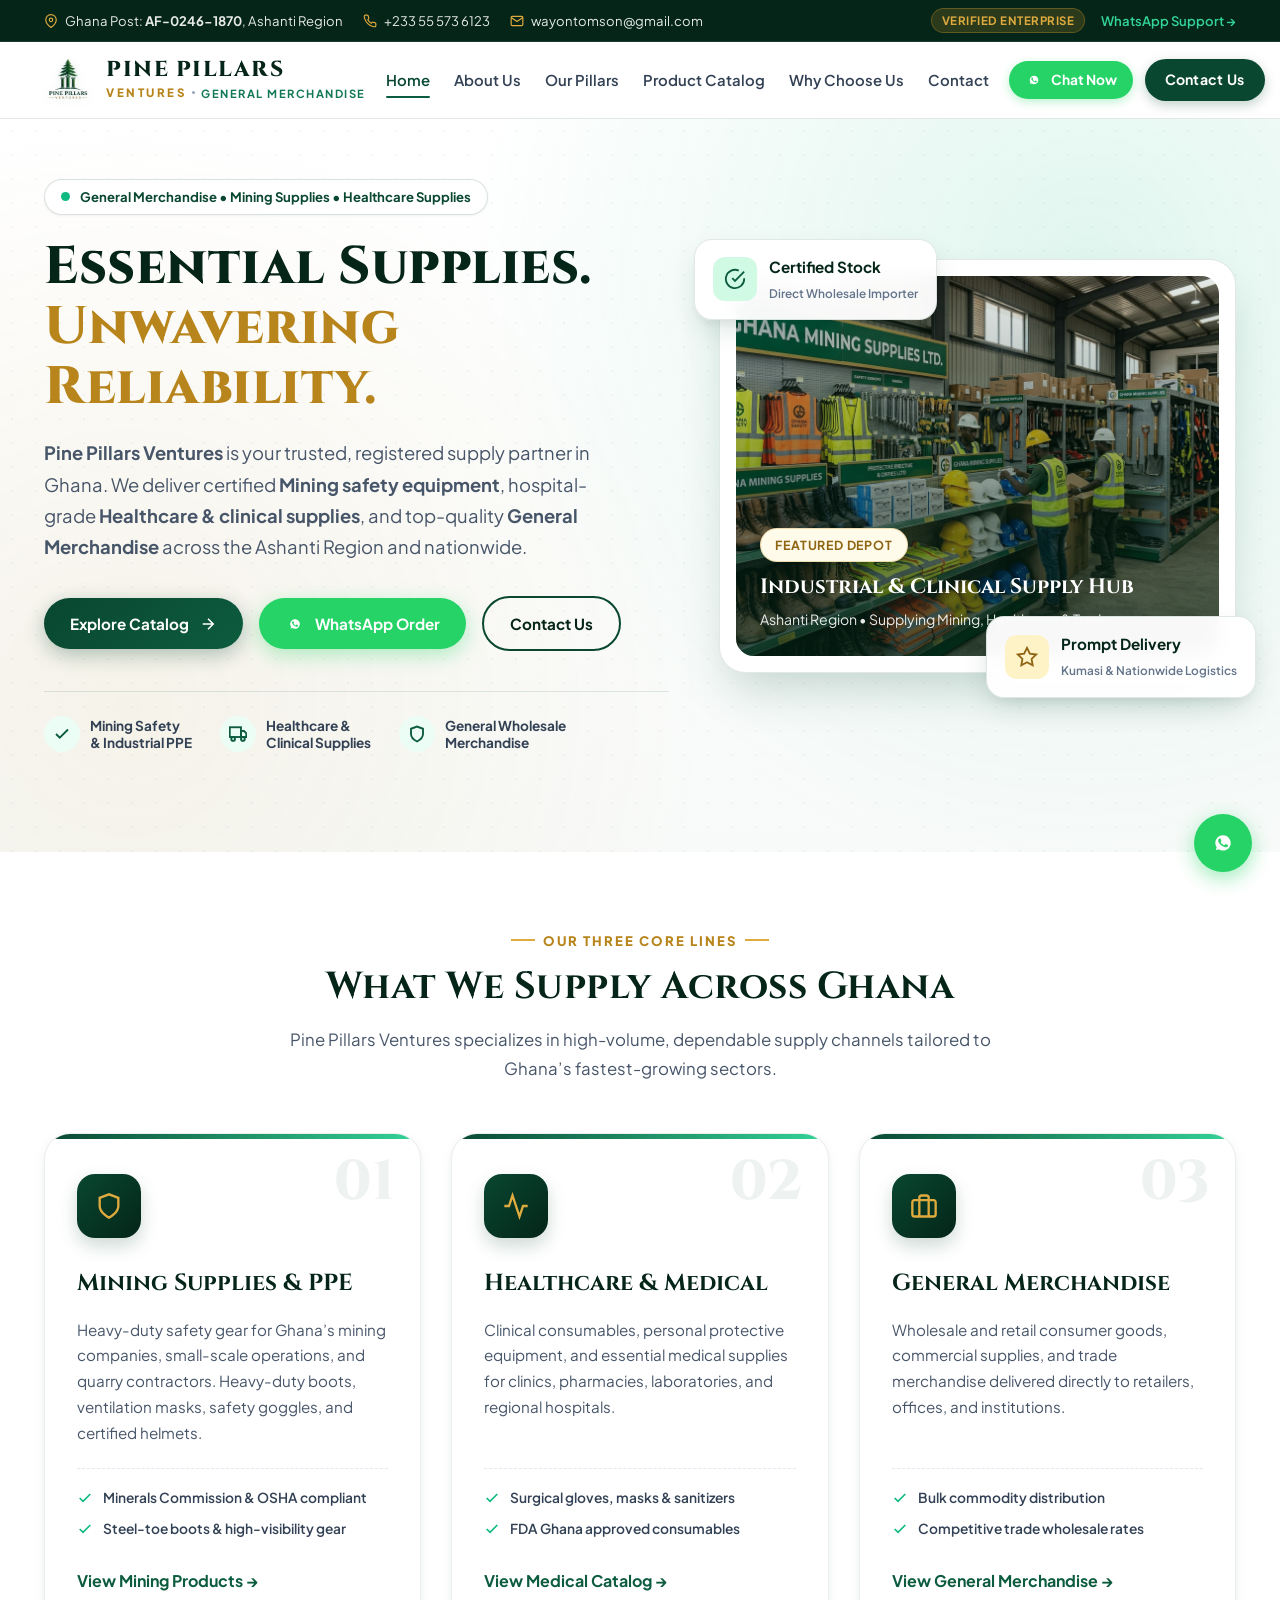
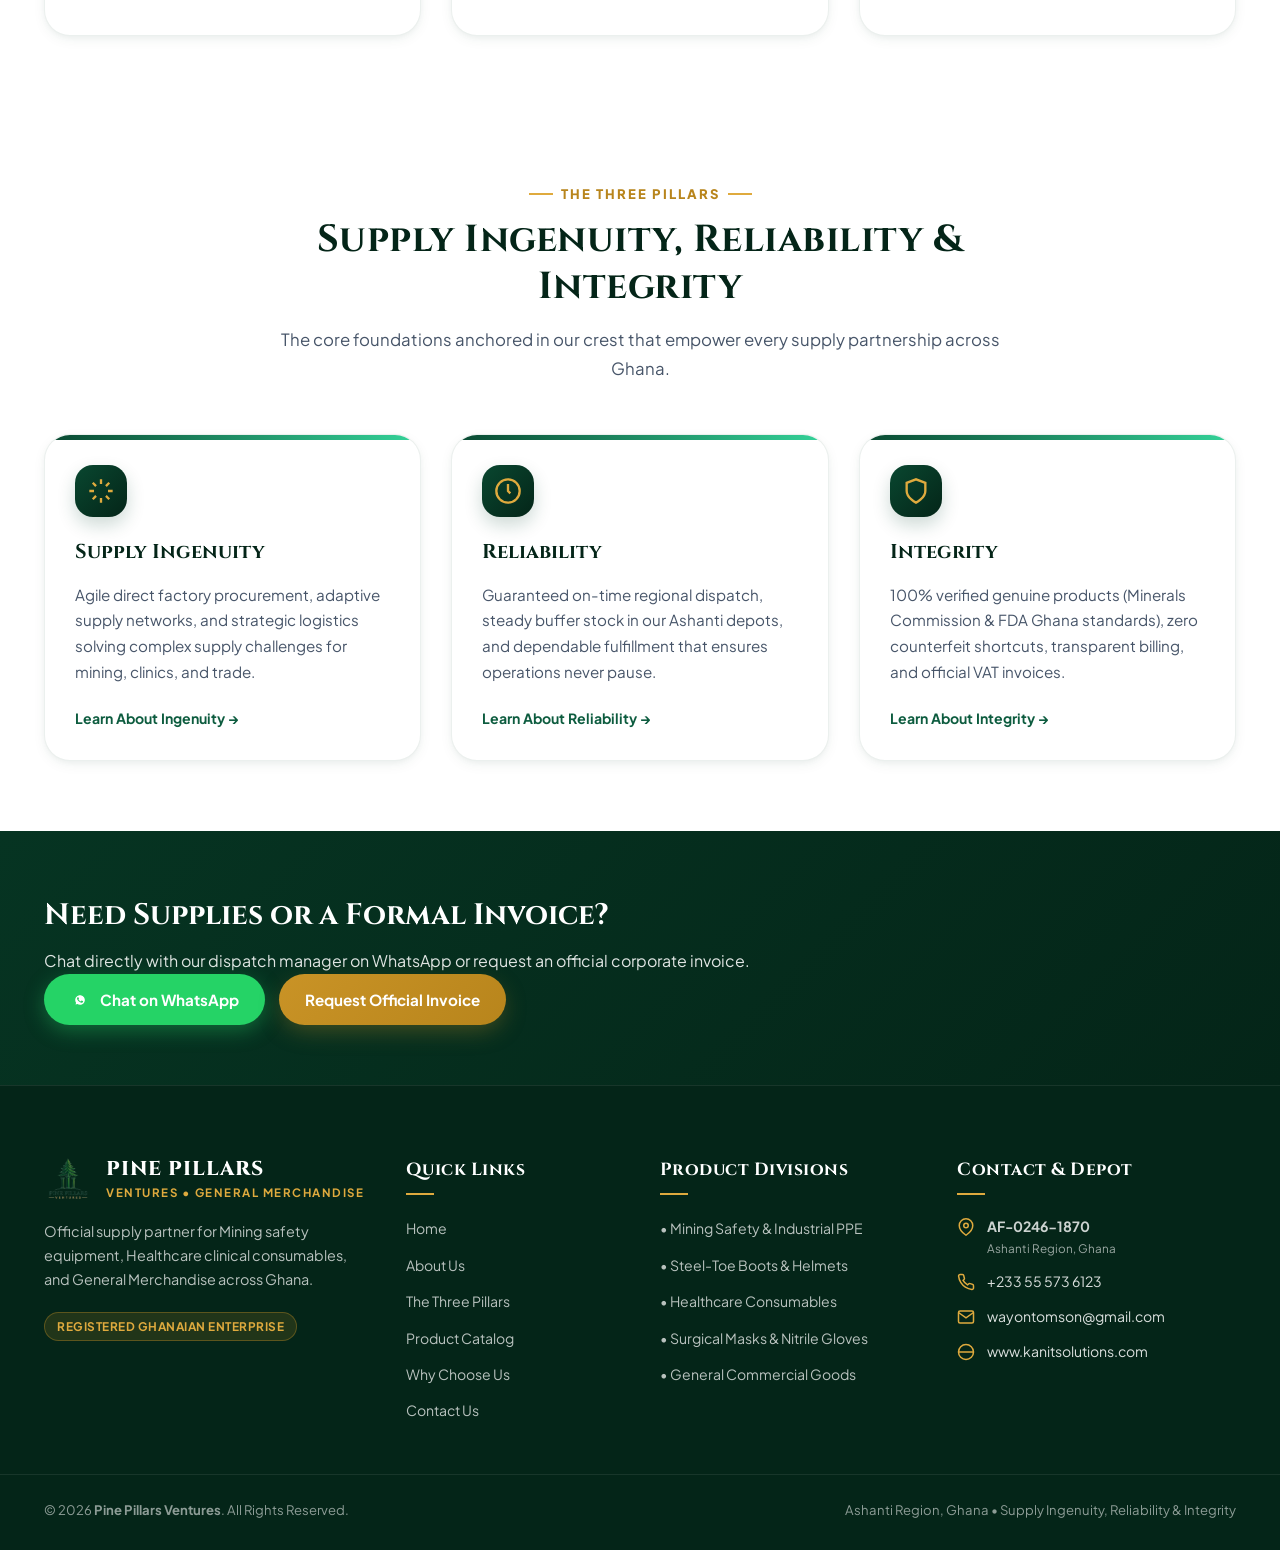
==== index.html @ fdb606fb "feat: initialize website with catalog, about, and contact pages" ====
<!DOCTYPE html>
<html lang="en">
<head>
  <meta charset="UTF-8">
  <meta name="viewport" content="width=device-width, initial-scale=1.0">
  <title>Pine Pillars Ventures | General Merchandise, Mining & Healthcare Supplies - Ghana</title>
  <meta name="description" content="Pine Pillars Ventures is a registered Ghanaian supplier of certified Mining equipment, Healthcare & medical consumables, and General Merchandise across Ashanti Region and Ghana.">
  <meta name="keywords" content="Pine Pillars Ventures, Mining Supplies Ghana, Healthcare Supplies Kumasi, General Merchandise, Ghana Post AF-0246-1870, Safety PPE Ashanti">
  
  <!-- Favicon -->
  <link rel="icon" type="image/png" href="assets/logo-transparent.png">
  <link rel="apple-touch-icon" href="assets/logo.jpg">

  <!-- Open Graph -->
  <meta property="og:title" content="Pine Pillars Ventures - General Merchandise, Mining & Healthcare Supplies">
  <meta property="og:description" content="Certified Mining Safety, Medical Consumables & Wholesale Merchandise in Ashanti Region, Ghana.">
  <meta property="og:image" content="assets/banner.png">
  <meta property="og:type" content="website">

  <!-- Stylesheet -->
  <link rel="stylesheet" href="styles.css">
</head>
<body>

  <!-- =================================================================
       TOP QUICK CONTACT BAR
       ================================================================= -->
  <div class="top-bar">
    <div class="container top-bar-inner">
      <div class="top-bar-info">
        <div class="top-bar-item">
          <svg width="14" height="14" viewBox="0 0 24 24" fill="none" stroke="currentColor" stroke-width="2"><path d="M21 10c0 7-9 13-9 13s-9-6-9-13a9 9 0 0 1 18 0z"></path><circle cx="12" cy="10" r="3"></circle></svg>
          <span>Ghana Post: <strong>AF-0246-1870</strong>, Ashanti Region</span>
        </div>
        <div class="top-bar-item">
          <svg width="14" height="14" viewBox="0 0 24 24" fill="none" stroke="currentColor" stroke-width="2"><path d="M22 16.92v3a2 2 0 0 1-2.18 2 19.79 19.79 0 0 1-8.63-3.07 19.5 19.5 0 0 1-6-6 19.79 19.79 0 0 1-3.07-8.67A2 2 0 0 1 4.11 2h3a2 2 0 0 1 2 1.72 12.84 12.84 0 0 0 .7 2.81 2 2 0 0 1-.45 2.11L8.09 9.91a16 16 0 0 0 6 6l1.27-1.27a2 2 0 0 1 2.11-.45 12.84 12.84 0 0 0 2.81.7A2 2 0 0 1 22 16.92z"></path></svg>
          <a href="tel:+233555736123">+233 55 573 6123</a>
        </div>
        <div class="top-bar-item">
          <svg width="14" height="14" viewBox="0 0 24 24" fill="none" stroke="currentColor" stroke-width="2"><path d="M4 4h16c1.1 0 2 .9 2 2v12c0 1.1-.9 2-2 2H4c-1.1 0-2-.9-2-2V6c0-1.1.9-2 2-2z"></path><polyline points="22,6 12,13 2,6"></polyline></svg>
          <a href="mailto:wayontomson@gmail.com">wayontomson@gmail.com</a>
        </div>
      </div>
      <div class="top-bar-actions">
        <span class="top-badge">Verified Enterprise</span>
        <a href="https://wa.me/233550545381?text=Hello%20Pine%20Pillars%20Ventures%2C%20I%20am%20inquiring%20about%20your%20products." target="_blank" rel="noopener" class="top-link">
          WhatsApp Support &rarr;
        </a>
      </div>
    </div>
  </div>

  <!-- =================================================================
       MAIN SITE HEADER & NAVIGATION
       ================================================================= -->
  <header class="site-header" id="header">
    <div class="container navbar">
      <a href="index.html" class="brand-link" aria-label="Pine Pillars Ventures Home">
        <img src="assets/logo-transparent.png" alt="Pine Pillars Ventures Logo" class="brand-logo-img">
        <div class="brand-text">
          <span class="brand-title">Pine Pillars</span>
          <div class="brand-subtitle-row">
            <span class="brand-ventures">Ventures</span>
            <span class="brand-dot"></span>
            <span class="brand-retail">General Merchandise</span>
          </div>
        </div>
      </a>

      <!-- Mobile Backdrop Overlay -->
      <div class="nav-overlay" id="nav-overlay"></div>

      <!-- Navigation Drawer -->
      <nav class="nav-links" id="nav-links" aria-label="Main Navigation">
        <div class="drawer-header">
          <div class="drawer-brand">
            <img src="assets/logo-transparent.png" alt="Pine Pillars" class="drawer-logo-img">
            <div>
              <strong style="font-family:var(--font-brand); color:var(--pine-900); font-size:1.1rem; display:block;">PINE PILLARS</strong>
              <small style="color:var(--gold-600); font-weight:800; letter-spacing:1px; text-transform:uppercase; font-size:0.7rem;">GENERAL MERCHANDISE</small>
            </div>
          </div>
          <button class="drawer-close" id="drawer-close" aria-label="Close menu">&times;</button>
        </div>

        <a href="index.html" class="nav-link active">Home</a>
        <a href="about.html" class="nav-link">About Us</a>
        <a href="pillars.html" class="nav-link">Our Pillars</a>
        <a href="catalog.html" class="nav-link">Product Catalog</a>
        <a href="why-us.html" class="nav-link">Why Choose Us</a>
        <a href="contact.html" class="nav-link">Contact</a>

        <div class="drawer-footer-actions">
          <a href="https://wa.me/233555736123?text=Hello%20Pine%20Pillars%20Ventures%21%20I%20am%20chatting%20from%20your%20website." target="_blank" rel="noopener" class="btn btn-whatsapp" style="width:100%;">
            <span>WhatsApp Us</span>
          </a>
          <a href="tel:+233555736123" class="btn btn-primary" style="width:100%; margin-top:8px;">
            <span>Call +233 55 573 6123</span>
          </a>
        </div>
      </nav>

      <div class="nav-actions">
        <a href="https://wa.me/233555736123?text=Hello%20Pine%20Pillars%20Ventures%21" target="_blank" rel="noopener" class="btn-whatsapp-header" title="Chat on WhatsApp">
          <svg width="18" height="18" viewBox="0 0 24 24" fill="currentColor"><path d="M12.031 6.172c-3.181 0-5.767 2.586-5.768 5.766-.001 1.298.38 2.27 1.019 3.287l-.582 2.128 2.182-.573c.978.58 1.911.928 3.149.929 3.182 0 5.767-2.587 5.768-5.766.001-3.187-2.575-5.771-5.768-5.771zm3.392 8.244c-.144.405-.837.774-1.17.824-.312.045-.694.062-2.146-.537-1.745-.722-2.883-2.511-2.97-2.628-.088-.117-.714-.949-.714-1.809 0-.859.45-1.282.61-1.455.16-.174.348-.217.464-.217.116 0 .232.001.333.006.107.005.25-.041.391.298.145.348.493 1.202.536 1.29.043.087.072.189.014.305-.058.116-.087.188-.174.29-.087.101-.183.226-.261.305-.088.087-.179.182-.077.357.102.174.453.747.973 1.21 1.014.904 1.297.989 1.48 1.062.183.072.29-.014.398-.145.109-.131.464-.537.587-.725.123-.189.247-.16.413-.099.167.061 1.058.499 1.239.589.181.09.302.134.346.208.044.075.044.435-.1 1.84z"/></svg>
          <span>Chat Now</span>
        </a>
        <a href="contact.html" class="btn-quote-header">Contact Us</a>
        <button class="menu-toggle" id="menu-toggle" aria-label="Toggle navigation menu">
          <svg width="24" height="24" viewBox="0 0 24 24" fill="none" stroke="currentColor" stroke-width="2"><path d="M4 6h16M4 12h16M4 18h16"/></svg>
        </button>
      </div>
    </div>
  </header>

  <!-- =================================================================
       HERO SECTION (STREAMLINED & HIGH IMPACT)
       ================================================================= -->
  <section class="hero-section" id="home">
    <div class="hero-pattern"></div>
    <div class="container hero-grid">
      <div class="hero-content">
        <div class="hero-pill-badge">
          <span class="pulse-dot"></span>
          <span>General Merchandise &bull; Mining Supplies &bull; Healthcare Supplies</span>
        </div>
        <h1 class="hero-title">
          Essential Supplies. <br>
          <span class="highlight-gold">Unwavering Reliability.</span>
        </h1>
        <p class="hero-description">
          <strong>Pine Pillars Ventures</strong> is your trusted, registered supply partner in Ghana. We deliver certified <strong>Mining safety equipment</strong>, hospital-grade <strong>Healthcare & clinical supplies</strong>, and top-quality <strong>General Merchandise</strong> across the Ashanti Region and nationwide.
        </p>

        <div class="hero-cta-group">
          <a href="catalog.html" class="btn btn-primary">
            <span>Explore Catalog</span>
            <svg width="18" height="18" viewBox="0 0 24 24" fill="none" stroke="currentColor" stroke-width="2"><path d="M5 12h14M12 5l7 7-7 7"/></svg>
          </a>
          <a href="https://wa.me/233555736123?text=Hello%20Pine%20Pillars%20Ventures%2C%20I%20would%20like%20to%20order%20supplies." target="_blank" rel="noopener" class="btn btn-whatsapp">
            <svg width="20" height="20" viewBox="0 0 24 24" fill="currentColor"><path d="M12.031 6.172c-3.181 0-5.767 2.586-5.768 5.766-.001 1.298.38 2.27 1.019 3.287l-.582 2.128 2.182-.573c.978.58 1.911.928 3.149.929 3.182 0 5.767-2.587 5.768-5.766.001-3.187-2.575-5.771-5.768-5.771zm3.392 8.244c-.144.405-.837.774-1.17.824-.312.045-.694.062-2.146-.537-1.745-.722-2.883-2.511-2.97-2.628-.088-.117-.714-.949-.714-1.809 0-.859.45-1.282.61-1.455.16-.174.348-.217.464-.217.116 0 .232.001.333.006.107.005.25-.041.391.298.145.348.493 1.202.536 1.29.043.087.072.189.014.305-.058.116-.087.188-.174.29-.087.101-.183.226-.261.305-.088.087-.179.182-.077.357.102.174.453.747.973 1.21 1.014.904 1.297.989 1.48 1.062.183.072.29-.014.398-.145.109-.131.464-.537.587-.725.123-.189.247-.16.413-.099.167.061 1.058.499 1.239.589.181.09.302.134.346.208.044.075.044.435-.1 1.84z"/></svg>
            <span>WhatsApp Order</span>
          </a>
          <a href="contact.html" class="btn btn-outline">Contact Us</a>
        </div>

        <div class="hero-trust-bar">
          <div class="trust-item">
            <div class="trust-icon">
              <svg width="18" height="18" viewBox="0 0 24 24" fill="none" stroke="currentColor" stroke-width="2.5"><polyline points="20 6 9 17 4 12"></polyline></svg>
            </div>
            <span>Mining Safety<br>& Industrial PPE</span>
          </div>
          <div class="trust-item">
            <div class="trust-icon">
              <svg width="18" height="18" viewBox="0 0 24 24" fill="none" stroke="currentColor" stroke-width="2.5"><rect x="1" y="3" width="15" height="13"></rect><polygon points="16 8 20 8 23 11 23 16 16 16 16 8"></polygon><circle cx="5.5" cy="18.5" r="2.5"></circle><circle cx="18.5" cy="18.5" r="2.5"></circle></svg>
            </div>
            <span>Healthcare &<br>Clinical Supplies</span>
          </div>
          <div class="trust-item">
            <div class="trust-icon">
              <svg width="18" height="18" viewBox="0 0 24 24" fill="none" stroke="currentColor" stroke-width="2.5"><path d="M12 22s8-4 8-10V5l-8-3-8 3v7c0 6 8 10 8 10z"></path></svg>
            </div>
            <span>General Wholesale<br>Merchandise</span>
          </div>
        </div>
      </div>

      <!-- Hero Visual Showcase -->
      <div class="hero-media-wrapper">
        <div class="floating-badge floating-badge-top">
          <div class="floating-icon green">
            <svg width="22" height="22" viewBox="0 0 24 24" fill="none" stroke="currentColor" stroke-width="2"><path d="M22 11.08V12a10 10 0 1 1-5.93-9.14"></path><polyline points="22 4 12 14.01 9 11.01"></polyline></svg>
          </div>
          <div class="floating-badge-text">
            <strong>Certified Stock</strong>
            <small>Direct Wholesale Importer</small>
          </div>
        </div>

        <div class="hero-card-main">
          <div class="hero-image-frame">
            <img src="assets/mining-supplies.jpg" alt="Pine Pillars Mining and Industrial Supplies" class="hero-main-img">
            <div class="hero-image-overlay">
              <span class="badge badge-gold" style="width: fit-content; margin-bottom: 8px;">Featured Depot</span>
              <h3>Industrial & Clinical Supply Hub</h3>
              <p>Ashanti Region &bull; Supplying Mining, Healthcare & Trade</p>
            </div>
          </div>
        </div>

        <div class="floating-badge floating-badge-bottom">
          <div class="floating-icon gold">
            <svg width="22" height="22" viewBox="0 0 24 24" fill="none" stroke="currentColor" stroke-width="2"><polygon points="12 2 15.09 8.26 22 9.27 17 14.14 18.18 21.02 12 17.77 5.82 21.02 7 14.14 2 9.27 8.91 8.26 12 2"></polygon></svg>
          </div>
          <div class="floating-badge-text">
            <strong>Prompt Delivery</strong>
            <small>Kumasi & Nationwide Logistics</small>
          </div>
        </div>
      </div>
    </div>
  </section>

  <!-- =================================================================
       THE 3 CORE DIVISIONS (CONCISE & SLEEK)
       ================================================================= -->
  <section style="padding: 70px 0; background: #ffffff;">
    <div class="container">
      <div class="section-header">
        <span class="section-tagline">Our Three Core Lines</span>
        <h2 class="section-title">What We Supply Across Ghana</h2>
        <p class="section-desc">
          Pine Pillars Ventures specializes in high-volume, dependable supply channels tailored to Ghana’s fastest-growing sectors.
        </p>
      </div>

      <div class="pillars-grid">
        <!-- Division 1: Mining Supplies -->
        <div class="pillar-card">
          <span class="pillar-num">01</span>
          <div class="pillar-icon-box">
            <svg width="30" height="30" viewBox="0 0 24 24" fill="none" stroke="currentColor" stroke-width="2"><path d="M12 22s8-4 8-10V5l-8-3-8 3v7c0 6 8 10 8 10z"></path></svg>
          </div>
          <h3 class="pillar-title">Mining Supplies & PPE</h3>
          <p class="pillar-desc">
            Heavy-duty safety gear for Ghana’s mining companies, small-scale operations, and quarry contractors. Heavy-duty boots, ventilation masks, safety goggles, and certified helmets.
          </p>
          <div class="pillar-features" style="margin-bottom: 20px;">
            <div class="pillar-feature-item">
              <svg width="16" height="16" viewBox="0 0 24 24" fill="none" stroke="currentColor" stroke-width="2.5"><polyline points="20 6 9 17 4 12"></polyline></svg>
              <span>Minerals Commission & OSHA compliant</span>
            </div>
            <div class="pillar-feature-item">
              <svg width="16" height="16" viewBox="0 0 24 24" fill="none" stroke="currentColor" stroke-width="2.5"><polyline points="20 6 9 17 4 12"></polyline></svg>
              <span>Steel-toe boots & high-visibility gear</span>
            </div>
          </div>
          <a href="catalog.html" class="top-link" style="font-weight: 700; color: var(--pine-700);">
            View Mining Products &rarr;
          </a>
        </div>

        <!-- Division 2: Healthcare Supplies -->
        <div class="pillar-card">
          <span class="pillar-num">02</span>
          <div class="pillar-icon-box">
            <svg width="30" height="30" viewBox="0 0 24 24" fill="none" stroke="currentColor" stroke-width="2"><path d="M22 12h-4l-3 9L9 3l-3 9H2"></path></svg>
          </div>
          <h3 class="pillar-title">Healthcare & Medical</h3>
          <p class="pillar-desc">
            Clinical consumables, personal protective equipment, and essential medical supplies for clinics, pharmacies, laboratories, and regional hospitals.
          </p>
          <div class="pillar-features" style="margin-bottom: 20px;">
            <div class="pillar-feature-item">
              <svg width="16" height="16" viewBox="0 0 24 24" fill="none" stroke="currentColor" stroke-width="2.5"><polyline points="20 6 9 17 4 12"></polyline></svg>
              <span>Surgical gloves, masks & sanitizers</span>
            </div>
            <div class="pillar-feature-item">
              <svg width="16" height="16" viewBox="0 0 24 24" fill="none" stroke="currentColor" stroke-width="2.5"><polyline points="20 6 9 17 4 12"></polyline></svg>
              <span>FDA Ghana approved consumables</span>
            </div>
          </div>
          <a href="catalog.html" class="top-link" style="font-weight: 700; color: var(--pine-700);">
            View Medical Catalog &rarr;
          </a>
        </div>

        <!-- Division 3: General Merchandise -->
        <div class="pillar-card">
          <span class="pillar-num">03</span>
          <div class="pillar-icon-box">
            <svg width="30" height="30" viewBox="0 0 24 24" fill="none" stroke="currentColor" stroke-width="2"><rect x="2" y="7" width="20" height="14" rx="2" ry="2"></rect><path d="M16 21V5a2 2 0 0 0-2-2h-4a2 2 0 0 0-2 2v16"></path></svg>
          </div>
          <h3 class="pillar-title">General Merchandise</h3>
          <p class="pillar-desc">
            Wholesale and retail consumer goods, commercial supplies, and trade merchandise delivered directly to retailers, offices, and institutions.
          </p>
          <div class="pillar-features" style="margin-bottom: 20px;">
            <div class="pillar-feature-item">
              <svg width="16" height="16" viewBox="0 0 24 24" fill="none" stroke="currentColor" stroke-width="2.5"><polyline points="20 6 9 17 4 12"></polyline></svg>
              <span>Bulk commodity distribution</span>
            </div>
            <div class="pillar-feature-item">
              <svg width="16" height="16" viewBox="0 0 24 24" fill="none" stroke="currentColor" stroke-width="2.5"><polyline points="20 6 9 17 4 12"></polyline></svg>
              <span>Competitive trade wholesale rates</span>
            </div>
          </div>
          <a href="catalog.html" class="top-link" style="font-weight: 700; color: var(--pine-700);">
            View General Merchandise &rarr;
          </a>
        </div>
      </div>
    </div>
  </section>

  

  <!-- =================================================================
       WHY CHOOSE US (COMPACT VALUE PILLARS)
       ================================================================= -->
  <section style="padding: 70px 0; background: #ffffff;">
    <div class="container">
      <div class="section-header">
        <span class="section-tagline">The Three Pillars</span>
        <h2 class="section-title">Supply Ingenuity, Reliability & Integrity</h2>
        <p class="section-desc">The core foundations anchored in our crest that empower every supply partnership across Ghana.</p>
      </div>

      <div class="pillars-grid">
        <div class="pillar-card" style="padding: 30px;">
          <div class="pillar-icon-box" style="width: 52px; height: 52px; margin-bottom: 18px;">
            <svg width="26" height="26" viewBox="0 0 24 24" fill="none" stroke="currentColor" stroke-width="2"><path d="M12 2v4M12 18v4M4.93 4.93l2.83 2.83M16.24 16.24l2.83 2.83M2 12h4M18 12h4M4.93 19.07l2.83-2.83M16.24 7.76l2.83-2.83"></path></svg>
          </div>
          <h3 class="pillar-title" style="font-size: 1.25rem;">Supply Ingenuity</h3>
          <p class="pillar-desc">Agile direct factory procurement, adaptive supply networks, and strategic logistics solving complex supply challenges for mining, clinics, and trade.</p>
          <a href="pillars.html" class="top-link" style="font-weight: 700; color: var(--pine-700); font-size: 0.88rem;">Learn About Ingenuity &rarr;</a>
        </div>

        <div class="pillar-card" style="padding: 30px;">
          <div class="pillar-icon-box" style="width: 52px; height: 52px; margin-bottom: 18px;">
            <svg width="26" height="26" viewBox="0 0 24 24" fill="none" stroke="currentColor" stroke-width="2"><circle cx="12" cy="12" r="10"></circle><polyline points="12 6 12 12 14 14"></polyline></svg>
          </div>
          <h3 class="pillar-title" style="font-size: 1.25rem;">Reliability</h3>
          <p class="pillar-desc">Guaranteed on-time regional dispatch, steady buffer stock in our Ashanti depots, and dependable fulfillment that ensures operations never pause.</p>
          <a href="pillars.html" class="top-link" style="font-weight: 700; color: var(--pine-700); font-size: 0.88rem;">Learn About Reliability &rarr;</a>
        </div>

        <div class="pillar-card" style="padding: 30px;">
          <div class="pillar-icon-box" style="width: 52px; height: 52px; margin-bottom: 18px;">
            <svg width="26" height="26" viewBox="0 0 24 24" fill="none" stroke="currentColor" stroke-width="2"><path d="M12 22s8-4 8-10V5l-8-3-8 3v7c0 6 8 10 8 10z"></path></svg>
          </div>
          <h3 class="pillar-title" style="font-size: 1.25rem;">Integrity</h3>
          <p class="pillar-desc">100% verified genuine products (Minerals Commission & FDA Ghana standards), zero counterfeit shortcuts, transparent billing, and official VAT invoices.</p>
          <a href="pillars.html" class="top-link" style="font-weight: 700; color: var(--pine-700); font-size: 0.88rem;">Learn About Integrity &rarr;</a>
        </div>
      </div>
    </div>
  </section>

  <!-- =================================================================
       HIGH-CONVERTING CTA STRIP
       ================================================================= -->
  <section class="cta-banner-strip">
    <div class="container cta-strip-inner">
      <div class="cta-strip-text">
        <h2 style="font-family: var(--font-brand); font-size: 1.85rem; color: #ffffff; margin-bottom: 8px;">Need Supplies or a Formal Invoice?</h2>
        <p style="color: rgba(255, 255, 255, 0.88); font-size: 1rem;">Chat directly with our dispatch manager on WhatsApp or request an official corporate invoice.</p>
      </div>
      <div style="display: flex; gap: 14px; flex-wrap: wrap;">
        <a href="https://wa.me/233555736123?text=Hello%20Pine%20Pillars%20Ventures%2C%20I%20need%20a%20formal%20quote%20for%20supplies." target="_blank" rel="noopener" class="btn btn-whatsapp">
          <svg width="20" height="20" viewBox="0 0 24 24" fill="currentColor"><path d="M12.031 6.172c-3.181 0-5.767 2.586-5.768 5.766-.001 1.298.38 2.27 1.019 3.287l-.582 2.128 2.182-.573c.978.58 1.911.928 3.149.929 3.182 0 5.767-2.587 5.768-5.766.001-3.187-2.575-5.771-5.768-5.771zm3.392 8.244c-.144.405-.837.774-1.17.824-.312.045-.694.062-2.146-.537-1.745-.722-2.883-2.511-2.97-2.628-.088-.117-.714-.949-.714-1.809 0-.859.45-1.282.61-1.455.16-.174.348-.217.464-.217.116 0 .232.001.333.006.107.005.25-.041.391.298.145.348.493 1.202.536 1.29.043.087.072.189.014.305-.058.116-.087.188-.174.29-.087.101-.183.226-.261.305-.088.087-.179.182-.077.357.102.174.453.747.973 1.21 1.014.904 1.297.989 1.48 1.062.183.072.29-.014.398-.145.109-.131.464-.537.587-.725.123-.189.247-.16.413-.099.167.061 1.058.499 1.239.589.181.09.302.134.346.208.044.075.044.435-.1 1.84z"/></svg>
          <span>Chat on WhatsApp</span>
        </a>
        <a href="contact.html" class="btn btn-gold">
          <span>Request Official Invoice</span>
        </a>
      </div>
    </div>
  </section>

  <!-- =================================================================
       MAIN SITE FOOTER
       ================================================================= -->
    <footer class="site-footer">
    <div class="container footer-grid">
      <!-- Footer Col 1: Brand Info -->
      <div class="footer-col">
        <div class="footer-brand">
          <img src="assets/logo-transparent.png" alt="Pine Pillars Logo" class="footer-logo-img">
          <div>
            <span class="footer-brand-title">Pine Pillars</span>
            <span class="footer-brand-sub">Ventures &bull; General Merchandise</span>
          </div>
        </div>
        <p class="footer-desc">
          Official supply partner for Mining safety equipment, Healthcare clinical consumables, and General Merchandise across Ghana.
        </p>
        <div class="footer-badge">
          <span>Registered Ghanaian Enterprise</span>
        </div>
      </div>

      <!-- Footer Col 2: Quick Links -->
      <div class="footer-col">
        <h4 class="footer-heading">Quick Links</h4>
        <ul class="footer-links">
          <li><a href="index.html">Home</a></li>
          <li><a href="about.html">About Us</a></li>
          <li><a href="pillars.html">The Three Pillars</a></li>
          <li><a href="catalog.html">Product Catalog</a></li>
          <li><a href="why-us.html">Why Choose Us</a></li>
          <li><a href="contact.html">Contact Us</a></li>
        </ul>
      </div>

      <!-- Footer Col 3: Product Divisions -->
      <div class="footer-col">
        <h4 class="footer-heading">Product Divisions</h4>
        <ul class="footer-links">
          <li><a href="catalog.html">&bull; Mining Safety & Industrial PPE</a></li>
          <li><a href="catalog.html">&bull; Steel-Toe Boots & Helmets</a></li>
          <li><a href="catalog.html">&bull; Healthcare Consumables</a></li>
          <li><a href="catalog.html">&bull; Surgical Masks & Nitrile Gloves</a></li>
          <li><a href="catalog.html">&bull; General Commercial Goods</a></li>
        </ul>
      </div>

      <!-- Footer Col 4: Contact & Depot -->
      <div class="footer-col">
        <h4 class="footer-heading">Contact & Depot</h4>
        <div class="footer-contact-item">
          <svg width="18" height="18" viewBox="0 0 24 24" fill="none" stroke="currentColor" stroke-width="2"><path d="M21 10c0 7-9 13-9 13s-9-6-9-13a9 9 0 0 1 18 0z"></path><circle cx="12" cy="10" r="3"></circle></svg>
          <div>
            <strong>AF-0246-1870</strong>
            <small style="display:block; color:rgba(255,255,255,0.6);">Ashanti Region, Ghana</small>
          </div>
        </div>
        <div class="footer-contact-item">
          <svg width="18" height="18" viewBox="0 0 24 24" fill="none" stroke="currentColor" stroke-width="2"><path d="M22 16.92v3a2 2 0 0 1-2.18 2 19.79 19.79 0 0 1-8.63-3.07 19.5 19.5 0 0 1-6-6 19.79 19.79 0 0 1-3.07-8.67A2 2 0 0 1 4.11 2h3a2 2 0 0 1 2 1.72 12.84 12.84 0 0 0 .7 2.81 2 2 0 0 1-.45 2.11L8.09 9.91a16 16 0 0 0 6 6l1.27-1.27a2 2 0 0 1 2.11-.45 12.84 12.84 0 0 0 2.81.7A2 2 0 0 1 22 16.92z"></path></svg>
          <a href="tel:+233555736123">+233 55 573 6123</a>
        </div>
        <div class="footer-contact-item">
          <svg width="18" height="18" viewBox="0 0 24 24" fill="none" stroke="currentColor" stroke-width="2"><path d="M4 4h16c1.1 0 2 .9 2 2v12c0 1.1-.9 2-2 2H4c-1.1 0-2-.9-2-2V6c0-1.1.9-2 2-2z"></path><polyline points="22,6 12,13 2,6"></polyline></svg>
          <a href="mailto:wayontomson@gmail.com">wayontomson@gmail.com</a>
        </div>
        <div class="footer-contact-item">
          <svg width="18" height="18" viewBox="0 0 24 24" fill="none" stroke="currentColor" stroke-width="2"><circle cx="12" cy="12" r="10"></circle><line x1="2" y1="12" x2="22" y2="12"></line></svg>
          <a href="https://www.kanitsolutions.com" target="_blank" rel="noopener">www.kanitsolutions.com</a>
        </div>
      </div>
    </div>

    <!-- Bottom Copyright Bar -->
    <div class="footer-bottom">
      <div class="container footer-bottom-inner">
        <p>&copy; 2026 <strong>Pine Pillars Ventures</strong>. All Rights Reserved.</p>
        <p>Ashanti Region, Ghana &bull; Supply Ingenuity, Reliability & Integrity</p>
      </div>
    </div>
  </footer>

  <!-- Floating Mobile WhatsApp Quick Button -->
  <a href="https://wa.me/233555736123?text=Hello%20Pine%20Pillars%20Ventures%21%20I%20would%20like%20to%20inquire." target="_blank" rel="noopener" class="floating-whatsapp" aria-label="Chat on WhatsApp">
    <svg width="28" height="28" viewBox="0 0 24 24" fill="currentColor"><path d="M12.031 6.172c-3.181 0-5.767 2.586-5.768 5.766-.001 1.298.38 2.27 1.019 3.287l-.582 2.128 2.182-.573c.978.58 1.911.928 3.149.929 3.182 0 5.767-2.587 5.768-5.766.001-3.187-2.575-5.771-5.768-5.771zm3.392 8.244c-.144.405-.837.774-1.17.824-.312.045-.694.062-2.146-.537-1.745-.722-2.883-2.511-2.97-2.628-.088-.117-.714-.949-.714-1.809 0-.859.45-1.282.61-1.455.16-.174.348-.217.464-.217.116 0 .232.001.333.006.107.005.25-.041.391.298.145.348.493 1.202.536 1.29.043.087.072.189.014.305-.058.116-.087.188-.174.29-.087.101-.183.226-.261.305-.088.087-.179.182-.077.357.102.174.453.747.973 1.21 1.014.904 1.297.989 1.48 1.062.183.072.29-.014.398-.145.109-.131.464-.537.587-.725.123-.189.247-.16.413-.099.167.061 1.058.499 1.239.589.181.09.302.134.346.208.044.075.044.435-.1 1.84z"/></svg>
  </a>

  <!-- Mobile Sticky Action Bar (Hidden on desktop, active on mobile) -->
  <div class="mobile-sticky-bar">
    <a href="tel:+233555736123" class="mobile-sticky-btn">
      <svg width="18" height="18" viewBox="0 0 24 24" fill="none" stroke="currentColor" stroke-width="2"><path d="M22 16.92v3a2 2 0 0 1-2.18 2 19.79 19.79 0 0 1-8.63-3.07 19.5 19.5 0 0 1-6-6 19.79 19.79 0 0 1-3.07-8.67A2 2 0 0 1 4.11 2h3a2 2 0 0 1 2 1.72 12.84 12.84 0 0 0 .7 2.81 2 2 0 0 1-.45 2.11L8.09 9.91a16 16 0 0 0 6 6l1.27-1.27a2 2 0 0 1 2.11-.45 12.84 12.84 0 0 0 2.81.7A2 2 0 0 1 22 16.92z"></path></svg>
      <span>Call</span>
    </a>
    <a href="https://wa.me/233555736123" target="_blank" rel="noopener" class="mobile-sticky-btn primary">
      <svg width="18" height="18" viewBox="0 0 24 24" fill="currentColor"><path d="M12.031 6.172c-3.181 0-5.767 2.586-5.768 5.766-.001 1.298.38 2.27 1.019 3.287l-.582 2.128 2.182-.573c.978.58 1.911.928 3.149.929 3.182 0 5.767-2.587 5.768-5.766.001-3.187-2.575-5.771-5.768-5.771zm3.392 8.244c-.144.405-.837.774-1.17.824-.312.045-.694.062-2.146-.537-1.745-.722-2.883-2.511-2.97-2.628-.088-.117-.714-.949-.714-1.809 0-.859.45-1.282.61-1.455.16-.174.348-.217.464-.217.116 0 .232.001.333.006.107.005.25-.041.391.298.145.348.493 1.202.536 1.29.043.087.072.189.014.305-.058.116-.087.188-.174.29-.087.101-.183.226-.261.305-.088.087-.179.182-.077.357.102.174.453.747.973 1.21 1.014.904 1.297.989 1.48 1.062.183.072.29-.014.398-.145.109-.131.464-.537.587-.725.123-.189.247-.16.413-.099.167.061 1.058.499 1.239.589.181.09.302.134.346.208.044.075.044.435-.1 1.84z"/></svg>
      <span>WhatsApp</span>
    </a>
    <a href="catalog.html" class="mobile-sticky-btn">
      <svg width="18" height="18" viewBox="0 0 24 24" fill="none" stroke="currentColor" stroke-width="2"><path d="M6 2L3 6v14a2 2 0 0 0 2 2h14a2 2 0 0 0 2-2V6l-3-4z"></path><line x1="3" y1="6" x2="21" y2="6"></line><path d="M16 10a4 4 0 0 1-8 0"></path></svg>
      <span>Catalog</span>
    </a>
    <a href="contact.html" class="mobile-sticky-btn">
      <svg width="18" height="18" viewBox="0 0 24 24" fill="none" stroke="currentColor" stroke-width="2"><path d="M21 10c0 7-9 13-9 13s-9-6-9-13a9 9 0 0 1 18 0z"></path><circle cx="12" cy="10" r="3"></circle></svg>
      <span>Contact</span>
    </a>
  </div>

  <script src="script.js"></script>
</body>
</html>
---- styles.css ----
/* ===================================================================
   PINE PILLARS VENTURES - MAIN STYLESHEET
   Core Focus: General Merchandise, Mining Supplies & Healthcare Supplies
   Palette: Deep Pine Green, Gold, Mint Emerald, Alabaster White
   =================================================================== */

@import url('https://fonts.googleapis.com/css2?family=Cinzel:wght@600;700;800&family=Plus+Jakarta+Sans:wght@400;500;600;700;800&family=Playfair+Display:wght@600;700&display=swap');

:root {
  /* Brand Core Colors */
  --pine-900: #042518;
  --pine-850: #063422;
  --pine-800: #094730;
  --pine-700: #0d5c3f;
  --pine-600: #127954;
  --pine-500: #159467;
  
  /* Accent Emerald & Mint */
  --emerald-500: #10b981;
  --emerald-400: #34d399;
  --emerald-100: #d1fae5;
  --emerald-50: #ecfdf5;

  /* Accent Gold / Antique Bronze (from logo "VENTURES") */
  --gold-700: #8f6513;
  --gold-600: #b8851c;
  --gold-500: #c99326;
  --gold-400: #dfaa3e;
  --gold-100: #fef3c7;
  --gold-50: #fffbeb;

  /* Neutral Spectrum */
  --slate-900: #0f172a;
  --slate-800: #1e293b;
  --slate-700: #334155;
  --slate-600: #475569;
  --slate-500: #64748b;
  --slate-400: #94a3b8;
  --slate-200: #e2e8f0;
  --slate-100: #f1f5f9;
  --slate-50: #f8fafc;

  /* Surfaces & Backgrounds */
  --bg-page: #f8faf9;
  --bg-surface: #ffffff;
  --border-subtle: rgba(9, 71, 48, 0.12);
  --border-card: rgba(9, 71, 48, 0.08);

  /* Typography */
  --font-brand: 'Cinzel', Georgia, serif;
  --font-display: 'Playfair Display', Georgia, serif;
  --font-sans: 'Plus Jakarta Sans', system-ui, -apple-system, BlinkMacSystemFont, 'Segoe UI', Roboto, sans-serif;

  /* Shadows */
  --shadow-sm: 0 1px 3px rgba(0, 0, 0, 0.05);
  --shadow-md: 0 4px 14px -2px rgba(9, 71, 48, 0.08), 0 2px 6px -1px rgba(0, 0, 0, 0.04);
  --shadow-lg: 0 12px 28px -4px rgba(9, 71, 48, 0.14), 0 6px 12px -3px rgba(0, 0, 0, 0.06);
  --shadow-xl: 0 24px 48px -12px rgba(9, 71, 48, 0.22);
  --shadow-gold: 0 8px 24px -4px rgba(201, 147, 38, 0.35);

  /* Radius */
  --radius-sm: 6px;
  --radius-md: 12px;
  --radius-lg: 18px;
  --radius-xl: 26px;
  --radius-full: 9999px;

  /* Transitions */
  --transition-fast: 0.2s cubic-bezier(0.4, 0, 0.2, 1);
  --transition-normal: 0.3s cubic-bezier(0.4, 0, 0.2, 1);
}

/* ===================================================================
   RESET & BASE STYLES
   =================================================================== */
*, *::before, *::after {
  box-sizing: border-box;
  margin: 0;
  padding: 0;
}

html {
  scroll-behavior: smooth;
  font-size: 16px;
}

body {
  font-family: var(--font-sans);
  background-color: var(--bg-page);
  color: var(--slate-700);
  line-height: 1.65;
  -webkit-font-smoothing: antialiased;
  overflow-x: hidden;
}

img {
  max-width: 100%;
  height: auto;
  display: block;
}

svg {
  max-width: 100%;
  height: auto;
  display: inline-block;
  vertical-align: middle;
}

svg:not([width]) {
  width: 22px;
  height: 22px;
}

a {
  color: inherit;
  text-decoration: none;
  transition: color var(--transition-fast);
}

button, input, select, textarea {
  font: inherit;
}

button {
  cursor: pointer;
  border: none;
  background: none;
}

ul {
  list-style: none;
}

.container {
  width: 100%;
  max-width: 1240px;
  margin-left: auto;
  margin-right: auto;
  padding-left: 24px;
  padding-right: 24px;
}

/* ===================================================================
   TOP ANNOUNCEMENT / QUICK INFO BAR
   =================================================================== */
.top-bar {
  background: var(--pine-900);
  color: rgba(255, 255, 255, 0.88);
  font-size: 0.82rem;
  border-bottom: 1px solid rgba(255, 255, 255, 0.1);
  position: relative;
  z-index: 101;
}

.top-bar-inner {
  display: flex;
  justify-content: space-between;
  align-items: center;
  padding-top: 8px;
  padding-bottom: 8px;
  flex-wrap: wrap;
  gap: 12px;
}

.top-bar-info {
  display: flex;
  align-items: center;
  gap: 20px;
  flex-wrap: wrap;
}

.top-bar-item {
  display: inline-flex;
  align-items: center;
  gap: 7px;
  color: rgba(255, 255, 255, 0.9);
}

.top-bar-item svg {
  color: var(--gold-400);
  width: 14px;
  height: 14px;
  flex-shrink: 0;
}

.top-bar-actions {
  display: flex;
  align-items: center;
  gap: 16px;
}

.top-badge {
  background: rgba(201, 147, 38, 0.2);
  color: var(--gold-400);
  border: 1px solid rgba(201, 147, 38, 0.35);
  font-size: 0.72rem;
  font-weight: 700;
  text-transform: uppercase;
  letter-spacing: 0.5px;
  padding: 2px 10px;
  border-radius: var(--radius-full);
}

.top-link {
  color: var(--emerald-400);
  font-weight: 600;
  display: inline-flex;
  align-items: center;
  gap: 5px;
}

.top-link:hover {
  text-decoration: underline;
  color: #ffffff;
}

/* ===================================================================
   MAIN SITE HEADER & DESKTOP NAVIGATION
   =================================================================== */
.site-header {
  position: sticky;
  top: 0;
  left: 0;
  right: 0;
  background: rgba(255, 255, 255, 0.97);
  backdrop-filter: blur(14px);
  -webkit-backdrop-filter: blur(14px);
  border-bottom: 1px solid var(--border-subtle);
  z-index: 100;
  transition: all var(--transition-normal);
}

.site-header.scrolled {
  box-shadow: var(--shadow-md);
  background: #ffffff;
}

.navbar {
  display: flex;
  align-items: center;
  justify-content: space-between;
  padding-top: 14px;
  padding-bottom: 14px;
  gap: 20px;
}

.brand-link {
  display: flex;
  align-items: center;
  gap: 14px;
  flex-shrink: 0;
}

.brand-logo-img {
  width: 48px;
  height: 48px;
  object-fit: contain;
  filter: drop-shadow(0 2px 4px rgba(9, 71, 48, 0.15));
  transition: transform var(--transition-normal);
}

.brand-link:hover .brand-logo-img {
  transform: scale(1.05);
}

.brand-text {
  display: flex;
  flex-direction: column;
}

.brand-title {
  font-family: var(--font-brand);
  font-size: 1.35rem;
  font-weight: 800;
  letter-spacing: 1.5px;
  color: var(--pine-900);
  line-height: 1.1;
  text-transform: uppercase;
}

.brand-subtitle-row {
  display: flex;
  align-items: center;
  gap: 6px;
  margin-top: 2px;
}

.brand-ventures {
  font-size: 0.72rem;
  font-weight: 800;
  letter-spacing: 2.5px;
  color: var(--gold-600);
  text-transform: uppercase;
}

.brand-dot {
  width: 3px;
  height: 3px;
  background: var(--slate-400);
  border-radius: 50%;
}

.brand-retail {
  font-size: 0.7rem;
  font-weight: 700;
  letter-spacing: 1.5px;
  color: var(--pine-600);
  text-transform: uppercase;
}

/* Nav Links on Desktop */
.nav-links {
  display: flex;
  align-items: center;
  gap: 24px;
}

.nav-link {
  font-size: 0.93rem;
  font-weight: 600;
  color: var(--slate-700);
  position: relative;
  padding: 6px 0;
  transition: color var(--transition-fast);
  white-space: nowrap;
}

.nav-link::after {
  content: '';
  position: absolute;
  bottom: 0;
  left: 0;
  width: 0%;
  height: 2.5px;
  background: var(--pine-700);
  border-radius: 2px;
  transition: width var(--transition-normal);
}

.nav-link:hover,
.nav-link.active {
  color: var(--pine-800);
}

.nav-link:hover::after,
.nav-link.active::after {
  width: 100%;
}

/* Hide drawer elements on desktop */
.drawer-header,
.drawer-footer-actions,
.nav-overlay {
  display: none !important;
}

.nav-actions {
  display: flex;
  align-items: center;
  gap: 12px;
  flex-shrink: 0;
}

.btn-whatsapp-header {
  display: inline-flex;
  align-items: center;
  gap: 8px;
  background: #25d366;
  color: #ffffff;
  padding: 8px 16px;
  border-radius: var(--radius-full);
  font-size: 0.86rem;
  font-weight: 700;
  box-shadow: 0 3px 10px rgba(37, 211, 102, 0.3);
  transition: all var(--transition-fast);
}

.btn-whatsapp-header:hover {
  background: #1ebd5a;
  transform: translateY(-1px);
}

.btn-quote-header {
  display: inline-flex;
  align-items: center;
  gap: 8px;
  background: var(--pine-800);
  color: #ffffff;
  padding: 9px 20px;
  border-radius: var(--radius-full);
  font-size: 0.88rem;
  font-weight: 700;
  letter-spacing: 0.3px;
  box-shadow: 0 4px 12px rgba(9, 71, 48, 0.25);
  transition: all var(--transition-fast);
}

.btn-quote-header:hover {
  background: var(--pine-700);
  transform: translateY(-1px);
}

.menu-toggle {
  display: none;
  width: 42px;
  height: 42px;
  align-items: center;
  justify-content: center;
  border-radius: var(--radius-md);
  background: var(--slate-100);
  color: var(--pine-900);
}

/* ===================================================================
   BUTTONS & BADGES
   =================================================================== */
.btn {
  display: inline-flex;
  align-items: center;
  justify-content: center;
  gap: 10px;
  font-weight: 700;
  font-size: 0.95rem;
  padding: 13px 26px;
  border-radius: var(--radius-full);
  transition: all var(--transition-fast);
  white-space: nowrap;
}

.btn-primary {
  background: linear-gradient(135deg, var(--pine-800) 0%, var(--pine-700) 100%);
  color: #ffffff;
  box-shadow: 0 6px 20px rgba(9, 71, 48, 0.3);
}

.btn-primary:hover {
  background: linear-gradient(135deg, var(--pine-700) 0%, var(--pine-600) 100%);
  transform: translateY(-2px);
  box-shadow: 0 10px 24px rgba(9, 71, 48, 0.4);
}

.btn-gold {
  background: linear-gradient(135deg, var(--gold-500) 0%, var(--gold-600) 100%);
  color: #ffffff;
  box-shadow: var(--shadow-gold);
}

.btn-gold:hover {
  background: linear-gradient(135deg, var(--gold-400) 0%, var(--gold-500) 100%);
  transform: translateY(-2px);
}

.btn-outline {
  background: transparent;
  color: var(--pine-900);
  border: 2px solid var(--pine-800);
}

.btn-outline:hover {
  background: var(--pine-800);
  color: #ffffff;
  transform: translateY(-2px);
}

.btn-outline-white {
  background: rgba(255, 255, 255, 0.12);
  color: #ffffff;
  border: 1.5px solid rgba(255, 255, 255, 0.4);
  backdrop-filter: blur(8px);
}

.btn-outline-white:hover {
  background: #ffffff;
  color: var(--pine-900);
}

.btn-whatsapp {
  background: #25d366;
  color: #ffffff;
  box-shadow: 0 6px 20px rgba(37, 211, 102, 0.35);
}

.btn-whatsapp:hover {
  background: #20ba59;
  transform: translateY(-2px);
}

.btn-sm {
  padding: 8px 16px;
  font-size: 0.84rem;
}

.badge {
  display: inline-flex;
  align-items: center;
  gap: 6px;
  padding: 6px 14px;
  border-radius: var(--radius-full);
  font-size: 0.78rem;
  font-weight: 700;
  text-transform: uppercase;
  letter-spacing: 0.8px;
}

.badge-pine {
  background: rgba(9, 71, 48, 0.1);
  color: var(--pine-800);
  border: 1px solid rgba(9, 71, 48, 0.2);
}

.badge-gold {
  background: var(--gold-50);
  color: var(--gold-700);
  border: 1px solid rgba(201, 147, 38, 0.3);
}

.badge-emerald {
  background: var(--emerald-50);
  color: var(--pine-700);
  border: 1px solid rgba(16, 185, 129, 0.3);
}

/* ===================================================================
   SECTION HEADERS & SUBPAGE HERO
   =================================================================== */
.section-header {
  text-align: center;
  max-width: 760px;
  margin: 0 auto 50px auto;
}

.section-tagline {
  display: inline-flex;
  align-items: center;
  gap: 8px;
  font-size: 0.82rem;
  font-weight: 800;
  letter-spacing: 2px;
  text-transform: uppercase;
  color: var(--gold-600);
  margin-bottom: 12px;
}

.section-tagline::before,
.section-tagline::after {
  content: '';
  width: 24px;
  height: 2px;
  background: var(--gold-400);
  display: inline-block;
}

.section-title {
  font-family: var(--font-brand);
  font-size: 2.35rem;
  font-weight: 700;
  color: var(--pine-900);
  line-height: 1.25;
  letter-spacing: 0.5px;
  margin-bottom: 16px;
}

.section-desc {
  font-size: 1.05rem;
  color: var(--slate-600);
  line-height: 1.7;
}

/* Subpage Hero */
.page-hero {
  position: relative;
  background: linear-gradient(135deg, var(--pine-900) 0%, var(--pine-850) 65%, #032014 100%);
  color: #ffffff;
  padding: 60px 0 70px 0;
  overflow: hidden;
}

.page-hero::after {
  content: '';
  position: absolute;
  top: -50%;
  right: -10%;
  width: 500px;
  height: 500px;
  background: radial-gradient(circle, rgba(201, 147, 38, 0.15) 0%, transparent 70%);
  pointer-events: none;
}

.breadcrumbs {
  display: flex;
  align-items: center;
  gap: 8px;
  font-size: 0.84rem;
  font-weight: 600;
  margin-bottom: 16px;
  color: rgba(255, 255, 255, 0.7);
}

.breadcrumbs a {
  color: var(--gold-400);
}

.breadcrumbs a:hover {
  color: #ffffff;
  text-decoration: underline;
}

.breadcrumb-sep {
  opacity: 0.5;
}

.breadcrumb-current {
  color: #ffffff;
  font-weight: 700;
}

.page-hero-title {
  font-family: var(--font-brand);
  font-size: clamp(2.2rem, 5vw, 3.2rem);
  color: #ffffff;
  line-height: 1.2;
  margin-bottom: 14px;
}

.page-hero-subtitle {
  font-size: 1.1rem;
  color: rgba(255, 255, 255, 0.85);
  max-width: 720px;
  line-height: 1.7;
}

/* ===================================================================
   HERO SECTION (HOME)
   =================================================================== */
.hero-section {
  position: relative;
  padding: 60px 0 100px 0;
  background: radial-gradient(circle at 85% 20%, rgba(16, 185, 129, 0.12) 0%, transparent 50%),
              radial-gradient(circle at 10% 80%, rgba(201, 147, 38, 0.08) 0%, transparent 45%),
              linear-gradient(180deg, #ffffff 0%, var(--bg-page) 100%);
  overflow: hidden;
}

.hero-pattern {
  position: absolute;
  inset: 0;
  background-image: radial-gradient(rgba(9, 71, 48, 0.04) 1.5px, transparent 1.5px);
  background-size: 24px 24px;
  pointer-events: none;
}

.hero-grid {
  display: grid;
  grid-template-columns: 1.15fr 0.95fr;
  align-items: center;
  gap: 50px;
  position: relative;
  z-index: 2;
}

.hero-content {
  display: flex;
  flex-direction: column;
}

.hero-pill-badge {
  display: inline-flex;
  align-items: center;
  gap: 10px;
  background: #ffffff;
  border: 1px solid rgba(9, 71, 48, 0.15);
  box-shadow: var(--shadow-sm);
  padding: 6px 16px;
  border-radius: var(--radius-full);
  font-size: 0.82rem;
  font-weight: 700;
  color: var(--pine-800);
  width: fit-content;
  margin-bottom: 22px;
}

.pulse-dot {
  width: 9px;
  height: 9px;
  background: #10b981;
  border-radius: 50%;
  position: relative;
}

.hero-title {
  font-family: var(--font-brand);
  font-size: 3.3rem;
  font-weight: 800;
  color: var(--pine-900);
  line-height: 1.14;
  letter-spacing: 0.5px;
  margin-bottom: 20px;
}

.hero-title .highlight-gold {
  color: var(--gold-600);
}

.hero-description {
  font-size: 1.15rem;
  color: var(--slate-600);
  line-height: 1.7;
  margin-bottom: 34px;
  max-width: 580px;
}

.hero-cta-group {
  display: flex;
  align-items: center;
  gap: 16px;
  flex-wrap: wrap;
  margin-bottom: 40px;
}

.hero-trust-bar {
  display: flex;
  align-items: center;
  gap: 28px;
  padding-top: 24px;
  border-top: 1px solid var(--border-subtle);
  flex-wrap: wrap;
}

.trust-item {
  display: flex;
  align-items: center;
  gap: 10px;
}

.trust-icon {
  width: 36px;
  height: 36px;
  border-radius: 50%;
  background: var(--emerald-50);
  color: var(--pine-700);
  display: flex;
  align-items: center;
  justify-content: center;
  flex-shrink: 0;
}

.trust-icon svg {
  width: 18px;
  height: 18px;
  max-width: 18px;
  max-height: 18px;
}

.trust-item span {
  font-size: 0.85rem;
  font-weight: 700;
  color: var(--slate-700);
  line-height: 1.25;
}

/* Hero Media Display */
.hero-media-wrapper {
  position: relative;
}

.hero-card-main {
  background: #ffffff;
  border-radius: var(--radius-xl);
  padding: 16px;
  box-shadow: var(--shadow-xl);
  border: 1px solid rgba(9, 71, 48, 0.12);
  position: relative;
  overflow: hidden;
}

.hero-image-frame {
  position: relative;
  border-radius: var(--radius-lg);
  overflow: hidden;
  height: 380px;
}

.hero-main-img {
  width: 100%;
  height: 100%;
  object-fit: cover;
  transition: transform var(--transition-normal);
}

.hero-card-main:hover .hero-main-img {
  transform: scale(1.03);
}

.hero-image-overlay {
  position: absolute;
  inset: 0;
  background: linear-gradient(180deg, rgba(6, 52, 34, 0.1) 0%, rgba(4, 37, 24, 0.7) 100%);
  display: flex;
  flex-direction: column;
  justify-content: flex-end;
  padding: 24px;
  color: #ffffff;
}

.hero-image-overlay h3 {
  font-family: var(--font-brand);
  font-size: 1.3rem;
  margin-bottom: 4px;
}

.hero-image-overlay p {
  font-size: 0.88rem;
  color: rgba(255, 255, 255, 0.9);
}

/* Floating Badges */
.floating-badge {
  position: absolute;
  background: rgba(255, 255, 255, 0.96);
  backdrop-filter: blur(10px);
  padding: 14px 18px;
  border-radius: var(--radius-lg);
  box-shadow: var(--shadow-lg);
  border: 1px solid rgba(9, 71, 48, 0.12);
  display: flex;
  align-items: center;
  gap: 12px;
  z-index: 3;
}

.floating-badge-top {
  top: -20px;
  left: -25px;
}

.floating-badge-bottom {
  bottom: -25px;
  right: -20px;
}

.floating-icon {
  width: 44px;
  height: 44px;
  border-radius: var(--radius-md);
  display: flex;
  align-items: center;
  justify-content: center;
  flex-shrink: 0;
}

.floating-icon.gold {
  background: var(--gold-100);
  color: var(--gold-700);
}

.floating-icon.green {
  background: var(--emerald-100);
  color: var(--pine-700);
}

.floating-icon svg {
  width: 22px;
  height: 22px;
  max-width: 22px;
  max-height: 22px;
}

.floating-badge-text strong {
  font-size: 0.95rem;
  color: var(--pine-900);
  display: block;
}

.floating-badge-text small {
  font-size: 0.74rem;
  color: var(--slate-500);
  font-weight: 600;
}

/* ===================================================================
   OFFICIAL CREDENTIALS & ENTERPRISE REGISTRATION SHOWCASE
   =================================================================== */
.credentials-showcase-section {
  padding: 70px 0 80px 0;
  background: var(--bg-surface);
  position: relative;
  border-bottom: 1px solid var(--border-subtle);
}

.credentials-showcase-card {
  background: #ffffff;
  border-radius: 20px;
  box-shadow: 0 16px 40px rgba(10, 38, 26, 0.08);
  border: 1px solid var(--border-subtle);
  overflow: hidden;
  display: grid;
  grid-template-columns: 1fr 1.15fr;
  transition: box-shadow 0.3s ease;
}

.credentials-showcase-card:hover {
  box-shadow: 0 20px 48px rgba(10, 38, 26, 0.12);
}

/* Left Column: Branded Certificate & Identity Frame */
.credentials-identity-pane {
  background: linear-gradient(145deg, #072217 0%, #0d3826 60%, #154c35 100%);
  padding: 40px 36px;
  display: flex;
  flex-direction: column;
  justify-content: space-between;
  color: #ffffff;
  position: relative;
  overflow: hidden;
}

.credentials-identity-pane::before {
  content: '';
  position: absolute;
  top: -60px;
  right: -60px;
  width: 220px;
  height: 220px;
  background: radial-gradient(circle, rgba(217, 119, 6, 0.25) 0%, transparent 70%);
  border-radius: 50%;
  pointer-events: none;
}

.identity-pane-header {
  position: relative;
  z-index: 2;
  margin-bottom: 20px;
}

.identity-security-pill {
  display: inline-flex;
  align-items: center;
  gap: 8px;
  padding: 6px 14px;
  background: rgba(255, 255, 255, 0.12);
  border: 1px solid rgba(255, 255, 255, 0.2);
  border-radius: 999px;
  font-size: 0.75rem;
  font-weight: 700;
  letter-spacing: 1.5px;
  text-transform: uppercase;
  color: #fef3c7;
  backdrop-filter: blur(8px);
}

.identity-security-dot {
  width: 8px;
  height: 8px;
  background: #10b981;
  border-radius: 50%;
  box-shadow: 0 0 8px #10b981;
}

.identity-pane-title {
  font-family: var(--font-brand);
  font-size: 1.85rem;
  color: #ffffff;
  margin: 14px 0 6px 0;
  line-height: 1.25;
}

.identity-pane-subtitle {
  font-size: 0.92rem;
  color: rgba(255, 255, 255, 0.85);
  line-height: 1.5;
}

/* Banner Frame */
.identity-frame-wrapper {
  position: relative;
  z-index: 2;
  margin: 16px 0;
  border-radius: 12px;
  background: #ffffff;
  padding: 16px;
  box-shadow: 0 12px 30px rgba(0, 0, 0, 0.25);
  border: 1px solid rgba(217, 119, 6, 0.35);
  transition: transform 0.3s ease;
}

.identity-frame-wrapper:hover {
  transform: translateY(-2px);
}

.identity-frame-wrapper img {
  width: 100%;
  height: auto;
  display: block;
  border-radius: 8px;
  object-fit: contain;
}

.identity-verification-tag {
  display: flex;
  align-items: center;
  justify-content: space-between;
  margin-top: 10px;
  padding-top: 10px;
  border-top: 1px solid rgba(0, 0, 0, 0.08);
  font-size: 0.74rem;
  color: #475569;
  font-weight: 600;
}

.identity-verification-tag .verified-flag {
  color: #0d3826;
  font-weight: 800;
  display: inline-flex;
  align-items: center;
  gap: 4px;
}

.identity-pane-footer {
  position: relative;
  z-index: 2;
  margin-top: 16px;
  padding-top: 16px;
  border-top: 1px solid rgba(255, 255, 255, 0.15);
  display: flex;
  align-items: center;
  justify-content: space-between;
  gap: 12px;
  flex-wrap: wrap;
}

.identity-meta-item {
  display: flex;
  flex-direction: column;
}

.identity-meta-label {
  font-size: 0.7rem;
  text-transform: uppercase;
  letter-spacing: 1px;
  color: rgba(255, 255, 255, 0.65);
}

.identity-meta-val {
  font-size: 0.88rem;
  font-weight: 700;
  color: #ffffff;
}

/* Right Column: Detailed Credentials Matrix */
.credentials-data-pane {
  padding: 40px 36px;
  display: flex;
  flex-direction: column;
  justify-content: space-between;
  background: #ffffff;
}

.credentials-data-header {
  margin-bottom: 20px;
}

.credentials-data-lead {
  font-size: 0.95rem;
  color: var(--slate-600);
  line-height: 1.65;
  margin-bottom: 18px;
}

/* The 4 Credential Cards */
.credentials-tiles-grid {
  display: grid;
  grid-template-columns: repeat(2, 1fr);
  gap: 14px;
  margin-bottom: 24px;
}

.credential-tile-card {
  background: var(--slate-50);
  border: 1px solid var(--border-subtle);
  border-radius: 12px;
  padding: 16px 18px;
  transition: all 0.25s ease;
  display: flex;
  flex-direction: column;
  gap: 6px;
}

.credential-tile-card:hover {
  background: #ffffff;
  border-color: var(--pine-600);
  box-shadow: 0 6px 16px rgba(10, 38, 26, 0.06);
  transform: translateY(-2px);
}

.credential-tile-top {
  display: flex;
  align-items: center;
  gap: 10px;
}

.credential-tile-icon {
  width: 32px;
  height: 32px;
  border-radius: 8px;
  display: flex;
  align-items: center;
  justify-content: center;
  background: var(--pine-900);
  color: #ffffff;
  flex-shrink: 0;
}

.credential-tile-icon svg {
  width: 16px;
  height: 16px;
}

.credential-tile-label {
  font-size: 0.72rem;
  font-weight: 700;
  letter-spacing: 1px;
  text-transform: uppercase;
  color: var(--slate-500);
}

.credential-tile-val {
  font-size: 0.95rem;
  font-weight: 800;
  color: var(--pine-950);
  word-break: break-word;
}

.credential-tile-note {
  font-size: 0.78rem;
  color: var(--slate-600);
  line-height: 1.4;
}

/* Regulatory Compliance Callout */
.credentials-compliance-box {
  background: rgba(13, 56, 38, 0.04);
  border: 1px dashed rgba(13, 56, 38, 0.25);
  border-radius: 10px;
  padding: 12px 16px;
  display: flex;
  align-items: center;
  gap: 12px;
  margin-bottom: 22px;
}

.compliance-seal-icon {
  width: 34px;
  height: 34px;
  border-radius: 50%;
  background: #fef3c7;
  color: #b45309;
  display: flex;
  align-items: center;
  justify-content: center;
  flex-shrink: 0;
}

.compliance-text {
  font-size: 0.82rem;
  color: var(--pine-900);
  line-height: 1.45;
}

.compliance-text strong {
  color: var(--pine-950);
  font-weight: 700;
}

/* Action CTA Buttons */
.credentials-action-bar {
  display: flex;
  gap: 14px;
  flex-wrap: wrap;
}

@media (max-width: 992px) {
  .credentials-showcase-card {
    grid-template-columns: 1fr;
  }
  .credentials-identity-pane {
    padding: 32px 24px;
  }
  .credentials-data-pane {
    padding: 32px 24px;
  }
}

@media (max-width: 640px) {
  .credentials-tiles-grid {
    grid-template-columns: 1fr;
  }
}

/* ===================================================================
   THE THREE PILLARS (CORE SECTORS)
   =================================================================== */
.pillars-section {
  padding: 90px 0;
  background: linear-gradient(180deg, var(--bg-page) 0%, #ffffff 100%);
  position: relative;
}

.pillars-grid {
  display: grid;
  grid-template-columns: repeat(3, 1fr);
  gap: 30px;
}

.pillar-card {
  background: #ffffff;
  border-radius: var(--radius-xl);
  padding: 40px 32px;
  border: 1px solid var(--border-card);
  box-shadow: var(--shadow-md);
  transition: all var(--transition-normal);
  position: relative;
  overflow: hidden;
  display: flex;
  flex-direction: column;
}

.pillar-card::before {
  content: '';
  position: absolute;
  top: 0;
  left: 0;
  right: 0;
  height: 5px;
  background: linear-gradient(90deg, var(--pine-800), var(--emerald-400));
}

.pillar-card:hover {
  transform: translateY(-8px);
  box-shadow: var(--shadow-xl);
  border-color: rgba(9, 71, 48, 0.2);
}

.pillar-num {
  font-family: var(--font-brand);
  font-size: 3.5rem;
  font-weight: 800;
  color: rgba(9, 71, 48, 0.07);
  position: absolute;
  top: 20px;
  right: 25px;
  line-height: 1;
}

.pillar-icon-box {
  width: 64px;
  height: 64px;
  border-radius: var(--radius-lg);
  background: linear-gradient(135deg, var(--pine-800), var(--pine-900));
  color: var(--gold-400);
  display: flex;
  align-items: center;
  justify-content: center;
  margin-bottom: 26px;
  box-shadow: 0 8px 18px rgba(9, 71, 48, 0.2);
  flex-shrink: 0;
}

.pillar-icon-box svg {
  width: 28px;
  height: 28px;
  max-width: 32px;
  max-height: 32px;
}

.pillar-title {
  font-family: var(--font-brand);
  font-size: 1.45rem;
  color: var(--pine-900);
  margin-bottom: 14px;
  font-weight: 700;
}

.pillar-desc {
  font-size: 0.95rem;
  color: var(--slate-600);
  line-height: 1.7;
  margin-bottom: 22px;
  flex-grow: 1;
}

.pillar-features {
  border-top: 1px dashed var(--slate-200);
  padding-top: 18px;
}

.pillar-feature-item {
  display: flex;
  align-items: center;
  gap: 10px;
  font-size: 0.86rem;
  font-weight: 600;
  color: var(--slate-700);
  margin-bottom: 8px;
}

.pillar-feature-item svg {
  color: var(--emerald-500);
  width: 16px;
  height: 16px;
  flex-shrink: 0;
}

/* ===================================================================
   PRODUCT CATALOG SECTION
   =================================================================== */
.catalog-section {
  padding: 90px 0;
  background: #ffffff;
}

.catalog-filter-tabs {
  display: flex;
  justify-content: center;
  gap: 10px;
  margin-bottom: 40px;
  flex-wrap: wrap;
}

.filter-tab {
  padding: 10px 22px;
  border-radius: var(--radius-full);
  font-size: 0.9rem;
  font-weight: 700;
  color: var(--slate-600);
  background: var(--slate-100);
  border: 1px solid transparent;
  transition: all var(--transition-fast);
}

.filter-tab:hover {
  background: var(--emerald-50);
  color: var(--pine-800);
}

.filter-tab.active {
  background: var(--pine-800);
  color: #ffffff;
  box-shadow: 0 4px 14px rgba(9, 71, 48, 0.25);
}

.products-grid {
  display: grid;
  grid-template-columns: repeat(3, 1fr);
  gap: 30px;
}

.product-card {
  background: #ffffff;
  border-radius: var(--radius-lg);
  border: 1px solid var(--border-card);
  box-shadow: var(--shadow-sm);
  overflow: hidden;
  transition: all var(--transition-normal);
  display: flex;
  flex-direction: column;
}

.product-card:hover {
  transform: translateY(-6px);
  box-shadow: var(--shadow-xl);
  border-color: rgba(9, 71, 48, 0.2);
}

.product-media {
  position: relative;
  height: 220px;
  background: var(--slate-100);
  overflow: hidden;
}

.product-img {
  width: 100%;
  height: 100%;
  object-fit: cover;
  transition: transform var(--transition-normal);
}

.product-card:hover .product-img {
  transform: scale(1.05);
}

.product-badge {
  position: absolute;
  top: 14px;
  left: 14px;
  background: rgba(4, 37, 24, 0.88);
  backdrop-filter: blur(6px);
  color: #ffffff;
  font-size: 0.72rem;
  font-weight: 700;
  letter-spacing: 0.8px;
  text-transform: uppercase;
  padding: 4px 10px;
  border-radius: var(--radius-full);
}

.product-stock {
  position: absolute;
  bottom: 12px;
  right: 12px;
  background: rgba(255, 255, 255, 0.94);
  color: var(--pine-800);
  font-size: 0.72rem;
  font-weight: 700;
  padding: 3px 10px;
  border-radius: var(--radius-full);
  display: flex;
  align-items: center;
  gap: 5px;
}

.product-stock-dot {
  width: 6px;
  height: 6px;
  border-radius: 50%;
  background: #10b981;
}

.product-body {
  padding: 24px;
  display: flex;
  flex-direction: column;
  flex-grow: 1;
}

.product-category {
  font-size: 0.76rem;
  font-weight: 800;
  letter-spacing: 1.5px;
  text-transform: uppercase;
  color: var(--gold-600);
  margin-bottom: 6px;
}

.product-title {
  font-family: var(--font-brand);
  font-size: 1.25rem;
  color: var(--pine-900);
  margin-bottom: 8px;
  font-weight: 700;
  line-height: 1.3;
}

.product-desc {
  font-size: 0.88rem;
  color: var(--slate-600);
  line-height: 1.6;
  margin-bottom: 18px;
  flex-grow: 1;
}

.product-specs {
  display: flex;
  flex-wrap: wrap;
  gap: 6px;
  margin-bottom: 20px;
}

.spec-pill {
  background: var(--slate-100);
  color: var(--slate-700);
  font-size: 0.74rem;
  font-weight: 600;
  padding: 3px 8px;
  border-radius: 4px;
}

.product-stock,
.product-pricing {
  display: none !important;
}

.product-footer {
  display: flex;
  align-items: center;
  justify-content: center;
  border-top: 1px solid var(--slate-100);
  padding-top: 16px;
  margin-top: auto;
  width: 100%;
}

.btn-inquire-wa,
.btn-order-wa {
  display: inline-flex;
  align-items: center;
  justify-content: center;
  gap: 8px;
  width: 100%;
  background: var(--pine-850);
  color: #ffffff;
  padding: 11px 18px;
  border-radius: var(--radius-full);
  font-size: 0.88rem;
  font-weight: 700;
  box-shadow: 0 4px 12px rgba(9, 71, 48, 0.15);
  transition: all var(--transition-fast);
}

.btn-inquire-wa:hover,
.btn-order-wa:hover {
  background: #25d366;
  color: #ffffff;
  border-color: #25d366;
  transform: translateY(-2px);
  box-shadow: 0 6px 18px rgba(37, 211, 102, 0.35);
}

/* ===================================================================
   INTERACTIVE QUOTE ESTIMATOR SECTION
   =================================================================== */
.quote-estimator-section {
  padding: 90px 0;
  background: linear-gradient(135deg, var(--pine-900) 0%, var(--pine-850) 60%, #031b11 100%);
  color: #ffffff;
  position: relative;
  overflow: hidden;
}

.quote-grid {
  display: grid;
  grid-template-columns: 1fr 1.15fr;
  gap: 50px;
  align-items: center;
}

.quote-intro h2 {
  font-family: var(--font-brand);
  font-size: 2.5rem;
  line-height: 1.2;
  margin-bottom: 20px;
  color: #ffffff;
}

.quote-intro p {
  color: rgba(255, 255, 255, 0.84);
  font-size: 1.05rem;
  line-height: 1.7;
  margin-bottom: 30px;
}

.quote-perks {
  display: flex;
  flex-direction: column;
  gap: 16px;
}

.quote-perk-item {
  display: flex;
  align-items: center;
  gap: 12px;
}

.quote-perk-icon {
  width: 32px;
  height: 32px;
  border-radius: 50%;
  background: rgba(201, 147, 38, 0.2);
  color: var(--gold-400);
  display: flex;
  align-items: center;
  justify-content: center;
  flex-shrink: 0;
}

.quote-perk-icon svg {
  width: 16px;
  height: 16px;
}

.quote-perk-text {
  font-size: 0.92rem;
  font-weight: 600;
  color: rgba(255, 255, 255, 0.9);
}

.quote-card {
  background: rgba(255, 255, 255, 0.98);
  color: var(--slate-800);
  padding: 38px;
  border-radius: var(--radius-xl);
  box-shadow: 0 20px 45px rgba(0, 0, 0, 0.35);
}

.quote-card-header {
  margin-bottom: 24px;
  border-bottom: 1px solid var(--slate-200);
  padding-bottom: 16px;
}

.quote-card-header h3 {
  font-family: var(--font-brand);
  font-size: 1.45rem;
  color: var(--pine-900);
  margin-bottom: 4px;
}

.quote-card-header p {
  font-size: 0.86rem;
  color: var(--slate-500);
}

.calc-form {
  display: flex;
  flex-direction: column;
  gap: 18px;
}

.form-row {
  display: grid;
  grid-template-columns: 1fr 1fr;
  gap: 16px;
}

.form-group {
  display: flex;
  flex-direction: column;
  gap: 6px;
}

.form-label {
  font-size: 0.82rem;
  font-weight: 700;
  color: var(--slate-700);
  text-transform: uppercase;
  letter-spacing: 0.5px;
}

.form-select,
.form-input {
  width: 100%;
  padding: 12px 14px;
  border: 1.5px solid var(--slate-200);
  border-radius: var(--radius-md);
  background: #ffffff;
  font-size: 0.92rem;
  color: var(--slate-800);
  transition: all var(--transition-fast);
}

.form-select:focus,
.form-input:focus {
  outline: none;
  border-color: var(--pine-700);
  box-shadow: 0 0 0 3px rgba(9, 71, 48, 0.12);
}

.calc-summary-box {
  background: var(--slate-50);
  border: 1px solid var(--slate-200);
  border-radius: var(--radius-md);
  padding: 18px;
  margin-top: 6px;
}

.calc-summary-row {
  display: flex;
  justify-content: space-between;
  align-items: center;
  margin-bottom: 8px;
  font-size: 0.86rem;
  color: var(--slate-600);
}

.calc-summary-row.total {
  margin-bottom: 0;
  padding-top: 10px;
  border-top: 1px solid var(--slate-200);
  font-size: 1.05rem;
  font-weight: 800;
  color: var(--pine-900);
}

.calc-summary-row.total span:last-child {
  color: var(--pine-800);
  font-size: 1.25rem;
}

.calc-actions {
  display: flex;
  gap: 12px;
  margin-top: 8px;
}

/* ===================================================================
   STATS & FEATURES SECTION
   =================================================================== */
.why-us-section {
  padding: 90px 0;
  background: var(--bg-page);
}

.stats-grid {
  display: grid;
  grid-template-columns: repeat(4, 1fr);
  gap: 24px;
  margin-bottom: 60px;
}

.stat-card {
  background: #ffffff;
  padding: 30px 24px;
  border-radius: var(--radius-lg);
  border: 1px solid var(--border-card);
  box-shadow: var(--shadow-sm);
  text-align: center;
}

.stat-number {
  font-family: var(--font-brand);
  font-size: 2.6rem;
  font-weight: 800;
  color: var(--pine-800);
  line-height: 1;
  margin-bottom: 8px;
}

.stat-number .accent {
  color: var(--gold-500);
}

.stat-label {
  font-size: 0.88rem;
  font-weight: 700;
  color: var(--slate-600);
  text-transform: uppercase;
}

.features-split {
  display: grid;
  grid-template-columns: 1fr 1fr;
  gap: 50px;
  align-items: center;
}

.features-img-frame {
  border-radius: var(--radius-xl);
  overflow: hidden;
  box-shadow: var(--shadow-lg);
  position: relative;
  height: 440px;
}

.features-img {
  width: 100%;
  height: 100%;
  object-fit: cover;
}

.features-list {
  display: flex;
  flex-direction: column;
  gap: 24px;
}

.feature-box {
  display: flex;
  align-items: flex-start;
  gap: 18px;
  background: #ffffff;
  padding: 20px;
  border-radius: var(--radius-lg);
  border: 1px solid var(--border-card);
  box-shadow: var(--shadow-sm);
}

.feature-icon-wrapper {
  width: 48px;
  height: 48px;
  border-radius: var(--radius-md);
  background: var(--emerald-50);
  color: var(--pine-700);
  display: flex;
  align-items: center;
  justify-content: center;
  flex-shrink: 0;
}

.feature-icon-wrapper svg {
  width: 24px;
  height: 24px;
  max-width: 24px;
  max-height: 24px;
}

.feature-info h4 {
  font-family: var(--font-brand);
  font-size: 1.15rem;
  color: var(--pine-900);
  margin-bottom: 4px;
}

.feature-info p {
  font-size: 0.9rem;
  color: var(--slate-600);
  line-height: 1.55;
}

/* ===================================================================
   TESTIMONIALS & FAQ SECTION
   =================================================================== */
.testimonials-section {
  padding: 90px 0;
  background: #ffffff;
}

.testimonials-grid {
  display: grid;
  grid-template-columns: repeat(3, 1fr);
  gap: 30px;
}

.testimonial-card {
  background: var(--slate-50);
  padding: 32px;
  border-radius: var(--radius-xl);
  border: 1px solid var(--border-card);
  display: flex;
  flex-direction: column;
}

.star-rating {
  color: var(--gold-500);
  display: flex;
  gap: 4px;
  margin-bottom: 16px;
}

.testimonial-text {
  font-size: 0.95rem;
  color: var(--slate-700);
  font-style: italic;
  line-height: 1.65;
  margin-bottom: 24px;
  flex-grow: 1;
}

.author-info {
  display: flex;
  align-items: center;
  gap: 14px;
  border-top: 1px solid var(--slate-200);
  padding-top: 16px;
}

.author-avatar {
  width: 44px;
  height: 44px;
  border-radius: 50%;
  background: var(--pine-800);
  color: #ffffff;
  font-weight: 700;
  display: flex;
  align-items: center;
  justify-content: center;
  font-size: 0.95rem;
  flex-shrink: 0;
}

.author-details strong {
  display: block;
  font-size: 0.94rem;
  color: var(--pine-900);
}

.author-details span {
  font-size: 0.78rem;
  color: var(--slate-500);
}

.faq-section {
  padding: 90px 0;
  background: #ffffff;
}

.faq-list {
  max-width: 820px;
  margin: 0 auto;
  display: flex;
  flex-direction: column;
  gap: 16px;
}

.faq-item {
  background: var(--slate-50);
  border: 1px solid var(--slate-200);
  border-radius: var(--radius-lg);
  overflow: hidden;
}

.faq-item.active {
  border-color: var(--pine-600);
  background: #ffffff;
  box-shadow: var(--shadow-sm);
}

.faq-question {
  width: 100%;
  padding: 20px 24px;
  display: flex;
  justify-content: space-between;
  align-items: center;
  font-weight: 700;
  font-size: 1.05rem;
  color: var(--pine-900);
  text-align: left;
}

.faq-icon {
  width: 24px;
  height: 24px;
  border-radius: 50%;
  background: var(--slate-200);
  display: flex;
  align-items: center;
  justify-content: center;
  flex-shrink: 0;
}

.faq-item.active .faq-icon {
  transform: rotate(180deg);
  background: var(--pine-800);
  color: #ffffff;
}

.faq-answer {
  max-height: 0;
  overflow: hidden;
  transition: max-height 0.35s ease, padding 0.35s ease;
  padding: 0 24px;
  color: var(--slate-600);
  font-size: 0.94rem;
  line-height: 1.7;
}

.faq-item.active .faq-answer {
  max-height: 240px;
  padding: 0 24px 22px 24px;
}

/* ===================================================================
   CONTACT SECTION
   =================================================================== */
.contact-section {
  padding: 90px 0;
  background: linear-gradient(180deg, #ffffff 0%, var(--bg-page) 100%);
}

.contact-layout {
  display: grid;
  grid-template-columns: 1fr 1.1fr;
  gap: 50px;
}

.contact-info-panel {
  display: flex;
  flex-direction: column;
  gap: 30px;
}

.contact-cards-group {
  display: flex;
  flex-direction: column;
  gap: 16px;
}

.contact-detail-card {
  background: #ffffff;
  padding: 22px 24px;
  border-radius: var(--radius-lg);
  border: 1px solid var(--border-card);
  box-shadow: var(--shadow-sm);
  display: flex;
  align-items: center;
  justify-content: space-between;
  gap: 16px;
}

.contact-left {
  display: flex;
  align-items: center;
  gap: 16px;
}

.contact-icon-box {
  width: 46px;
  height: 46px;
  border-radius: var(--radius-md);
  background: var(--pine-900);
  color: var(--gold-400);
  display: flex;
  align-items: center;
  justify-content: center;
  flex-shrink: 0;
}

.contact-icon-box svg {
  width: 22px;
  height: 22px;
  max-width: 22px;
  max-height: 22px;
}

.contact-text-meta h5 {
  font-size: 0.78rem;
  font-weight: 800;
  letter-spacing: 1px;
  text-transform: uppercase;
  color: var(--slate-500);
  margin-bottom: 4px;
}

.contact-text-meta a,
.contact-text-meta p {
  font-size: 1rem;
  font-weight: 700;
  color: var(--pine-900);
}

.btn-copy {
  padding: 8px 12px;
  border-radius: var(--radius-md);
  background: var(--slate-100);
  color: var(--slate-700);
  font-size: 0.76rem;
  font-weight: 700;
  display: inline-flex;
  align-items: center;
  gap: 6px;
}

.btn-copy:hover {
  background: var(--pine-800);
  color: #ffffff;
}

.ghana-location-card {
  background: linear-gradient(135deg, var(--pine-900), var(--pine-800));
  color: #ffffff;
  padding: 28px;
  border-radius: var(--radius-xl);
  box-shadow: var(--shadow-md);
  position: relative;
  overflow: hidden;
}

.ghana-flag-strip {
  display: flex;
  height: 6px;
  position: absolute;
  top: 0;
  left: 0;
  right: 0;
}

.flag-red { background: #ce1126; flex: 1; }
.flag-gold { background: #fcd116; flex: 1; }
.flag-green { background: #006b3f; flex: 1; }

.ghana-location-card h4 {
  font-family: var(--font-brand);
  font-size: 1.25rem;
  margin-bottom: 8px;
  margin-top: 6px;
}

.ghana-location-card p {
  font-size: 0.9rem;
  color: rgba(255, 255, 255, 0.85);
  line-height: 1.6;
  margin-bottom: 16px;
}

.location-badges {
  display: flex;
  gap: 10px;
  flex-wrap: wrap;
}

.loc-pill {
  background: rgba(255, 255, 255, 0.12);
  border: 1px solid rgba(255, 255, 255, 0.2);
  padding: 4px 12px;
  border-radius: var(--radius-full);
  font-size: 0.76rem;
  font-weight: 600;
}

.contact-form-card {
  background: #ffffff;
  padding: 40px;
  border-radius: var(--radius-xl);
  box-shadow: var(--shadow-lg);
  border: 1px solid var(--border-card);
}

.contact-form-card h3 {
  font-family: var(--font-brand);
  font-size: 1.6rem;
  color: var(--pine-900);
  margin-bottom: 6px;
}

.contact-form-card p {
  font-size: 0.92rem;
  color: var(--slate-600);
  margin-bottom: 26px;
}

.contact-form {
  display: flex;
  flex-direction: column;
  gap: 18px;
}

/* ===================================================================
   CTA STRIP & FOOTER
   =================================================================== */
.cta-banner-strip {
  background: linear-gradient(135deg, var(--pine-850) 0%, var(--pine-900) 100%);
  color: #ffffff;
  padding: 60px 0;
}

.cta-banner-inner {
  display: flex;
  justify-content: space-between;
  align-items: center;
  gap: 30px;
  flex-wrap: wrap;
}

.cta-banner-text h3 {
  font-family: var(--font-brand);
  font-size: 2rem;
  margin-bottom: 8px;
}

.cta-banner-text p {
  color: rgba(255, 255, 255, 0.85);
  font-size: 1.05rem;
}

.cta-banner-buttons {
  display: flex;
  align-items: center;
  gap: 16px;
  flex-wrap: wrap;
}

.site-footer {
  background: var(--pine-900);
  color: rgba(255, 255, 255, 0.8);
  padding: 70px 0 30px 0;
  border-top: 1px solid rgba(255, 255, 255, 0.08);
  position: relative;
  z-index: 10;
}

.footer-grid {
  display: grid;
  grid-template-columns: 1.5fr 1fr 1.2fr 1.3fr;
  gap: 40px;
  margin-bottom: 50px;
}

.footer-brand {
  display: flex;
  align-items: center;
  gap: 14px;
  margin-bottom: 16px;
}

.footer-logo-img {
  width: 48px !important;
  height: 48px !important;
  max-width: 48px !important;
  max-height: 48px !important;
  object-fit: contain;
  flex-shrink: 0;
}

.footer-brand-title {
  font-family: var(--font-brand);
  font-size: 1.25rem;
  font-weight: 800;
  color: #ffffff;
  display: block;
  line-height: 1.1;
  letter-spacing: 1px;
  text-transform: uppercase;
}

.footer-brand-sub {
  font-size: 0.72rem;
  font-weight: 700;
  letter-spacing: 1.5px;
  color: var(--gold-400);
  text-transform: uppercase;
  display: block;
  margin-top: 3px;
}

.footer-desc {
  font-size: 0.9rem;
  line-height: 1.65;
  color: rgba(255, 255, 255, 0.72);
  margin-bottom: 20px;
}

.footer-badge {
  display: inline-block;
  background: rgba(201, 147, 38, 0.15);
  color: var(--gold-400);
  border: 1px solid rgba(201, 147, 38, 0.35);
  padding: 4px 12px;
  border-radius: var(--radius-full);
  font-size: 0.74rem;
  font-weight: 700;
  letter-spacing: 0.5px;
  text-transform: uppercase;
}

.footer-col h4,
.footer-heading {
  font-family: var(--font-brand);
  font-size: 1.1rem;
  color: #ffffff !important;
  margin-bottom: 20px;
  position: relative;
  padding-bottom: 10px;
  letter-spacing: 0.5px;
}

.footer-col h4::after,
.footer-heading::after {
  content: '';
  position: absolute;
  bottom: 0;
  left: 0;
  width: 28px;
  height: 2px;
  background: var(--gold-400);
}

.footer-links {
  display: flex;
  flex-direction: column;
  gap: 10px;
}

.footer-links li a,
.footer-link {
  font-size: 0.88rem;
  color: rgba(255, 255, 255, 0.72);
  transition: all var(--transition-fast);
  display: inline-block;
}

.footer-links li a:hover,
.footer-link:hover {
  color: var(--gold-400);
  transform: translateX(4px);
}

.footer-contact-item {
  display: flex;
  align-items: flex-start;
  gap: 12px;
  font-size: 0.88rem;
  color: rgba(255, 255, 255, 0.8);
  margin-bottom: 12px;
}

.footer-contact-item svg {
  color: var(--gold-400);
  width: 18px;
  height: 18px;
  max-width: 18px;
  max-height: 18px;
  flex-shrink: 0;
  margin-top: 3px;
}

.footer-contact-item a {
  color: rgba(255, 255, 255, 0.85);
}

.footer-contact-item a:hover {
  color: var(--gold-400);
  text-decoration: underline;
}

.footer-bottom {
  border-top: 1px solid rgba(255, 255, 255, 0.08);
  padding-top: 24px;
}

.footer-bottom-inner {
  display: flex;
  justify-content: space-between;
  align-items: center;
  flex-wrap: wrap;
  gap: 12px;
  font-size: 0.82rem;
  color: rgba(255, 255, 255, 0.55);
}

/* Floating WhatsApp Button */
.floating-whatsapp {
  position: fixed;
  bottom: 28px;
  right: 28px;
  width: 58px;
  height: 58px;
  border-radius: 50%;
  background: #25d366;
  color: #ffffff;
  display: flex;
  align-items: center;
  justify-content: center;
  box-shadow: 0 6px 20px rgba(37, 211, 102, 0.45);
  z-index: 999;
  transition: all var(--transition-fast);
}

.floating-whatsapp:hover {
  background: #1ebd5a;
  transform: scale(1.08);
  color: #ffffff;
}

.floating-whatsapp svg {
  width: 32px;
  height: 32px;
}

/* Mobile Sticky Bar: strictly hidden on desktop */
.mobile-sticky-bar {
  display: none !important;
}

.footer-bottom-links {
  display: flex;
  gap: 20px;
}

/* ===================================================================
   FLOATING WIDGETS & TOAST
   =================================================================== */
.floating-widgets {
  position: fixed;
  bottom: 28px;
  right: 28px;
  display: flex;
  flex-direction: column;
  gap: 12px;
  z-index: 99;
}

.fab-whatsapp {
  width: 56px;
  height: 56px;
  border-radius: 50%;
  background: #25d366;
  color: #ffffff;
  display: flex;
  align-items: center;
  justify-content: center;
  box-shadow: 0 6px 20px rgba(37, 211, 102, 0.45);
  position: relative;
}

.fab-whatsapp svg {
  width: 28px;
  height: 28px;
}

.fab-tooltip {
  position: absolute;
  right: 66px;
  background: var(--slate-900);
  color: #ffffff;
  font-size: 0.78rem;
  font-weight: 700;
  padding: 6px 12px;
  border-radius: var(--radius-sm);
  white-space: nowrap;
  opacity: 0;
  pointer-events: none;
  transition: opacity var(--transition-fast);
}

.fab-whatsapp:hover .fab-tooltip {
  opacity: 1;
}

.btn-back-to-top {
  width: 44px;
  height: 44px;
  border-radius: 50%;
  background: #ffffff;
  color: var(--pine-900);
  border: 1px solid var(--border-subtle);
  box-shadow: var(--shadow-md);
  display: flex;
  align-items: center;
  justify-content: center;
  opacity: 0;
  pointer-events: none;
}

.btn-back-to-top svg {
  width: 20px;
  height: 20px;
}

.btn-back-to-top.visible {
  opacity: 1;
  pointer-events: auto;
}

.toast {
  position: fixed;
  bottom: 30px;
  left: 50%;
  transform: translateX(-50%) translateY(100px);
  background: var(--slate-900);
  color: #ffffff;
  padding: 14px 24px;
  border-radius: var(--radius-full);
  font-size: 0.9rem;
  font-weight: 600;
  box-shadow: var(--shadow-xl);
  z-index: 1000;
  opacity: 0;
  transition: all var(--transition-normal);
  display: flex;
  align-items: center;
  gap: 10px;
}

.toast.show {
  transform: translateX(-50%) translateY(0);
  opacity: 1;
}

.toast-success {
  border-left: 4px solid #10b981;
}

/* ===================================================================
   RESPONSIVE DESIGN & MOBILE DRAWER (MEDIA QUERIES)
   =================================================================== */

/* Tablets and small laptops (<= 1080px) */
@media (max-width: 1080px) {
  .hero-grid {
    grid-template-columns: 1fr;
    gap: 40px;
  }

  .hero-media-wrapper {
    max-width: 580px;
    margin: 0 auto;
    width: 100%;
  }

  .pillars-grid,
  .products-grid,
  .testimonials-grid {
    grid-template-columns: repeat(2, 1fr);
    gap: 22px;
  }

  .official-banner-card {
    grid-template-columns: 1fr;
  }

  .banner-img-container {
    border-right: none;
    border-bottom: 1px solid var(--slate-200);
    padding: 16px;
  }

  .stats-grid {
    grid-template-columns: repeat(2, 1fr);
  }

  .features-split,
  .quote-grid,
  .contact-layout {
    grid-template-columns: 1fr;
    gap: 36px;
  }

  .footer-grid {
    grid-template-columns: repeat(2, 1fr);
    gap: 36px;
  }
}

/* Tablets & Mobile Navigation Breakpoint (<= 860px) */
@media (max-width: 860px) {
  .menu-toggle {
    display: flex !important;
  }

  .btn-quote-header {
    display: none !important;
  }

  .btn-whatsapp-header span {
    display: none;
  }

  .btn-whatsapp-header {
    padding: 8px 10px;
    border-radius: 50%;
  }

  /* Off-canvas Slide Drawer */
  .nav-links {
    position: fixed;
    top: 0;
    right: 0;
    bottom: 0;
    width: 320px;
    max-width: 85vw;
    background: #ffffff;
    flex-direction: column;
    align-items: stretch;
    padding: 24px 20px;
    gap: 8px;
    box-shadow: -10px 0 35px rgba(0, 0, 0, 0.25);
    z-index: 999;
    transform: translateX(110%);
    opacity: 0;
    pointer-events: none;
    transition: transform 0.35s cubic-bezier(0.16, 1, 0.3, 1), opacity 0.25s ease;
    overflow-y: auto;
    -webkit-overflow-scrolling: touch;
  }

  .nav-links.active {
    transform: translateX(0);
    opacity: 1;
    pointer-events: auto;
  }

  /* Show drawer components on mobile */
  .drawer-header {
    display: flex !important;
    width: 100%;
    justify-content: space-between;
    align-items: center;
    padding-bottom: 18px;
    border-bottom: 1px solid var(--slate-200);
    margin-bottom: 12px;
  }

  .drawer-brand {
    display: flex;
    align-items: center;
    gap: 10px;
  }

  .drawer-logo-img {
    width: 38px;
    height: 38px;
    object-fit: contain;
  }

  .drawer-close {
    width: 38px;
    height: 38px;
    border-radius: 50%;
    background: var(--slate-100);
    color: var(--pine-900);
    font-size: 1.6rem;
    line-height: 1;
    display: flex;
    align-items: center;
    justify-content: center;
  }

  .drawer-footer-actions {
    display: block !important;
    width: 100%;
    margin-top: auto;
    padding-top: 24px;
    border-top: 1px solid var(--slate-200);
  }

  .nav-overlay {
    display: block !important;
    position: fixed;
    inset: 0;
    background: rgba(4, 37, 24, 0.65);
    backdrop-filter: blur(4px);
    -webkit-backdrop-filter: blur(4px);
    z-index: 998;
    opacity: 0;
    pointer-events: none;
    transition: opacity var(--transition-normal);
  }

  .nav-overlay.active {
    opacity: 1;
    pointer-events: auto;
  }

  .nav-link {
    font-size: 1.05rem;
    padding: 12px 14px;
    border-radius: var(--radius-md);
    border-bottom: 1px solid var(--slate-100);
  }

  .nav-link:hover,
  .nav-link.active {
    background: var(--emerald-50);
    color: var(--pine-800);
  }

  .nav-link::after {
    display: none;
  }

  /* Mobile bottom action bar */
  .mobile-action-bar {
    display: flex !important;
    position: fixed;
    bottom: 0;
    left: 0;
    right: 0;
    background: rgba(255, 255, 255, 0.98);
    backdrop-filter: blur(16px);
    -webkit-backdrop-filter: blur(16px);
    border-top: 1px solid var(--border-subtle);
    box-shadow: 0 -4px 20px rgba(0, 0, 0, 0.08);
    z-index: 990;
    padding: 8px 12px calc(8px + env(safe-area-inset-bottom, 0px)) 12px;
    justify-content: space-around;
    align-items: center;
  }

  .mob-bar-item {
    display: flex;
    flex-direction: column;
    align-items: center;
    justify-content: center;
    gap: 3px;
    color: var(--slate-600);
    font-size: 0.72rem;
    font-weight: 700;
    padding: 6px 12px;
    border-radius: var(--radius-md);
    flex: 1;
    text-align: center;
  }

  .mob-bar-item svg {
    color: var(--pine-800);
    width: 20px;
    height: 20px;
  }

  .mob-bar-item.highlight-wa {
    background: #25d366;
    color: #ffffff;
    border-radius: var(--radius-full);
  }

  .mob-bar-item.highlight-wa svg {
    color: #ffffff;
  }

  .floating-widgets {
    bottom: 84px;
    right: 18px;
  }

  body {
    padding-bottom: 70px;
  }
}

/* Mobile Devices (<= 768px) */
@media (max-width: 768px) {
  .top-bar-inner {
    flex-direction: column;
    align-items: flex-start;
    gap: 6px;
  }

  .top-bar-actions {
    display: none;
  }

  .hero-section {
    padding: 34px 0 60px 0;
  }

  .hero-title {
    font-size: clamp(2.1rem, 7vw, 2.7rem);
  }

  .hero-cta-group {
    flex-direction: column;
    align-items: stretch;
    gap: 12px;
  }

  .hero-cta-group .btn {
    width: 100%;
    min-height: 48px;
  }

  .hero-image-frame {
    height: 280px;
  }

  .floating-badge {
    position: static;
    margin: 12px 0;
    width: 100%;
  }

  .pillars-grid,
  .products-grid,
  .testimonials-grid,
  .stats-grid {
    grid-template-columns: 1fr;
    gap: 20px;
  }

  .catalog-filter-tabs {
    justify-content: flex-start;
    overflow-x: auto;
    -webkit-overflow-scrolling: touch;
    flex-wrap: nowrap;
    padding-bottom: 10px;
    margin-bottom: 24px;
    scrollbar-width: none;
  }

  .catalog-filter-tabs::-webkit-scrollbar {
    display: none;
  }

  .filter-tab {
    white-space: nowrap;
    padding: 8px 16px;
    font-size: 0.84rem;
    flex-shrink: 0;
  }

  .banner-showcase-section {
    margin-top: 0;
    padding: 40px 0;
  }

  .banner-info-box {
    padding: 24px 18px;
  }

  .banner-contact-chips,
  .form-row {
    grid-template-columns: 1fr;
    gap: 12px;
  }

  .form-select,
  .form-input {
    font-size: 16px;
  }

  .quote-estimator-section,
  .catalog-section,
  .pillars-section,
  .why-us-section,
  .testimonials-section,
  .contact-section,
  .faq-section {
    padding: 60px 0;
  }

  .quote-card,
  .contact-form-card {
    padding: 24px 18px;
  }

  .contact-detail-card {
    flex-direction: column;
    align-items: flex-start;
    gap: 12px;
  }

  .contact-detail-card .btn-copy {
    width: 100%;
    justify-content: center;
  }

  .footer-grid {
    grid-template-columns: 1fr;
    gap: 30px;
  }
}

/* Small Phones (<= 420px) */
@media (max-width: 420px) {
  .container {
    padding-left: 16px;
    padding-right: 16px;
  }

  .brand-title {
    font-size: 1.15rem;
  }

  .hero-title {
    font-size: 1.85rem;
  }

  .pillar-card {
    padding: 26px 20px;
  }

  .product-body {
    padding: 18px 16px;
  }
}
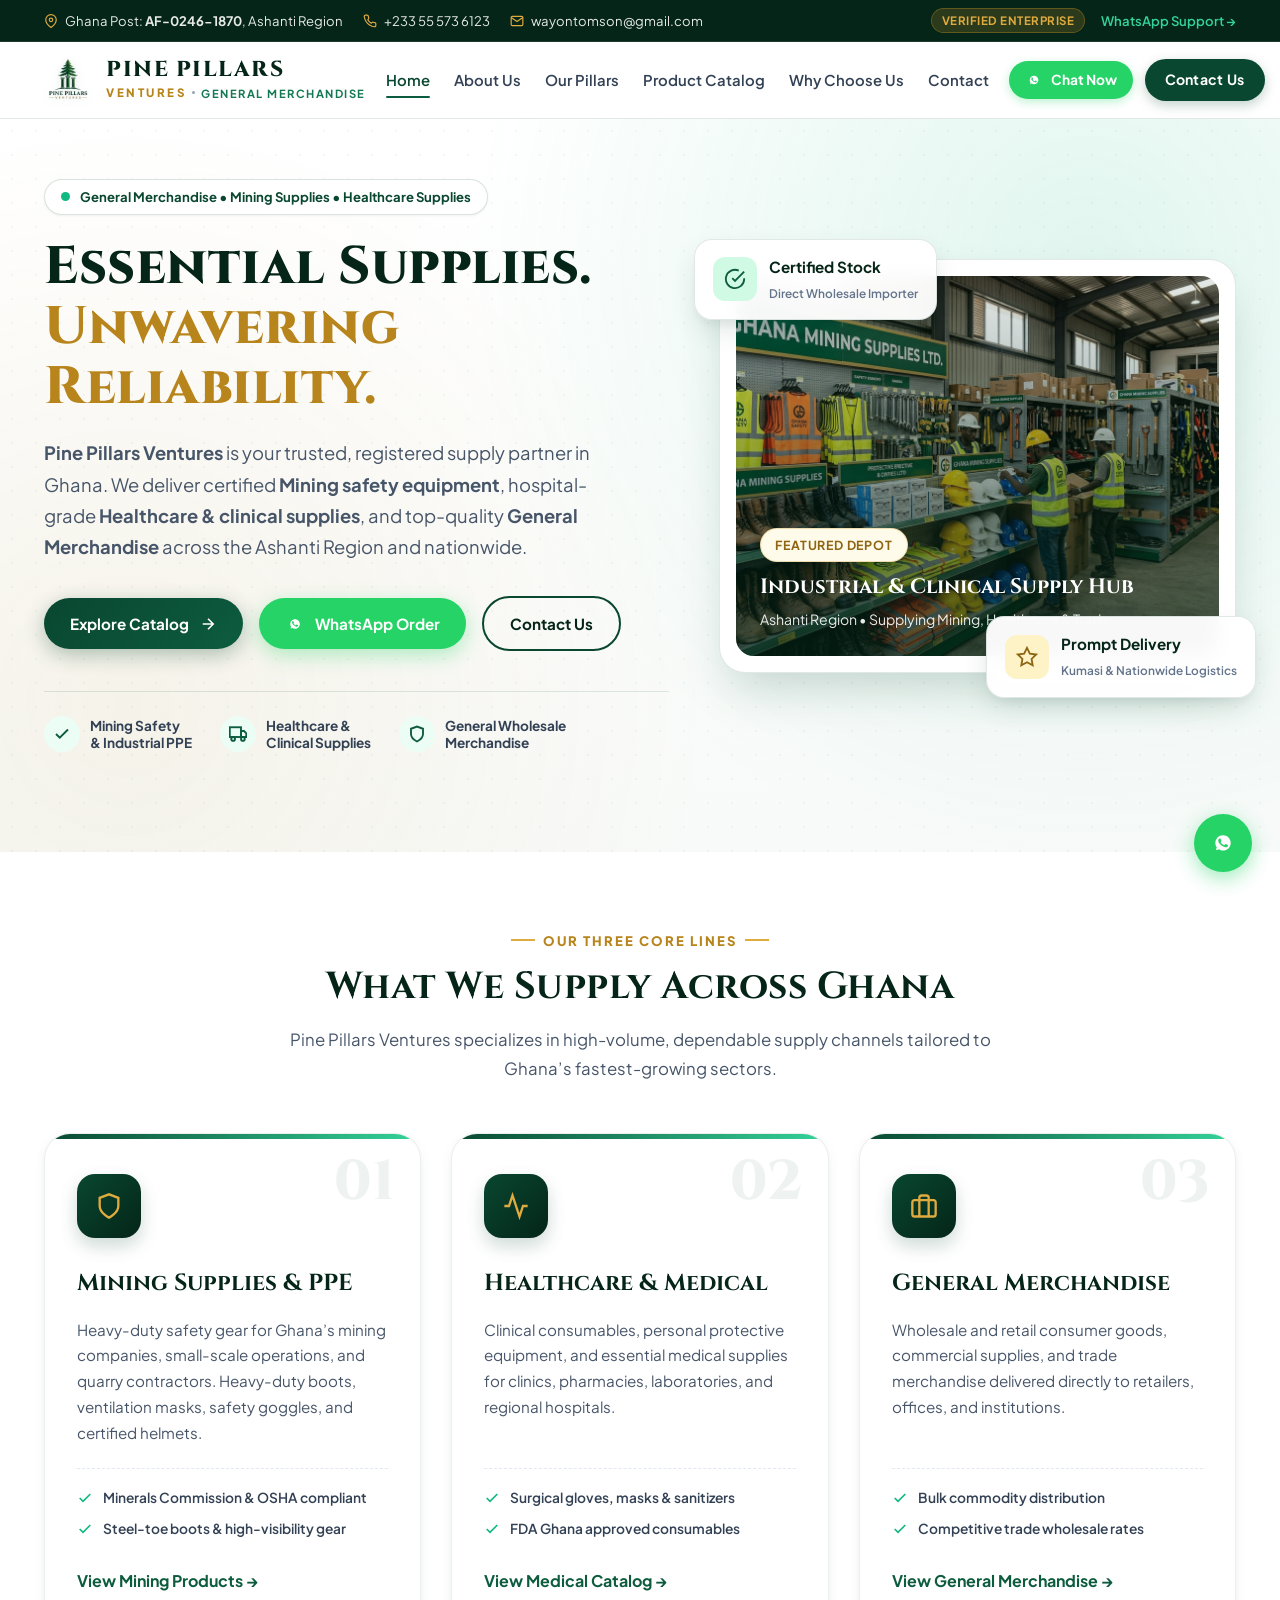
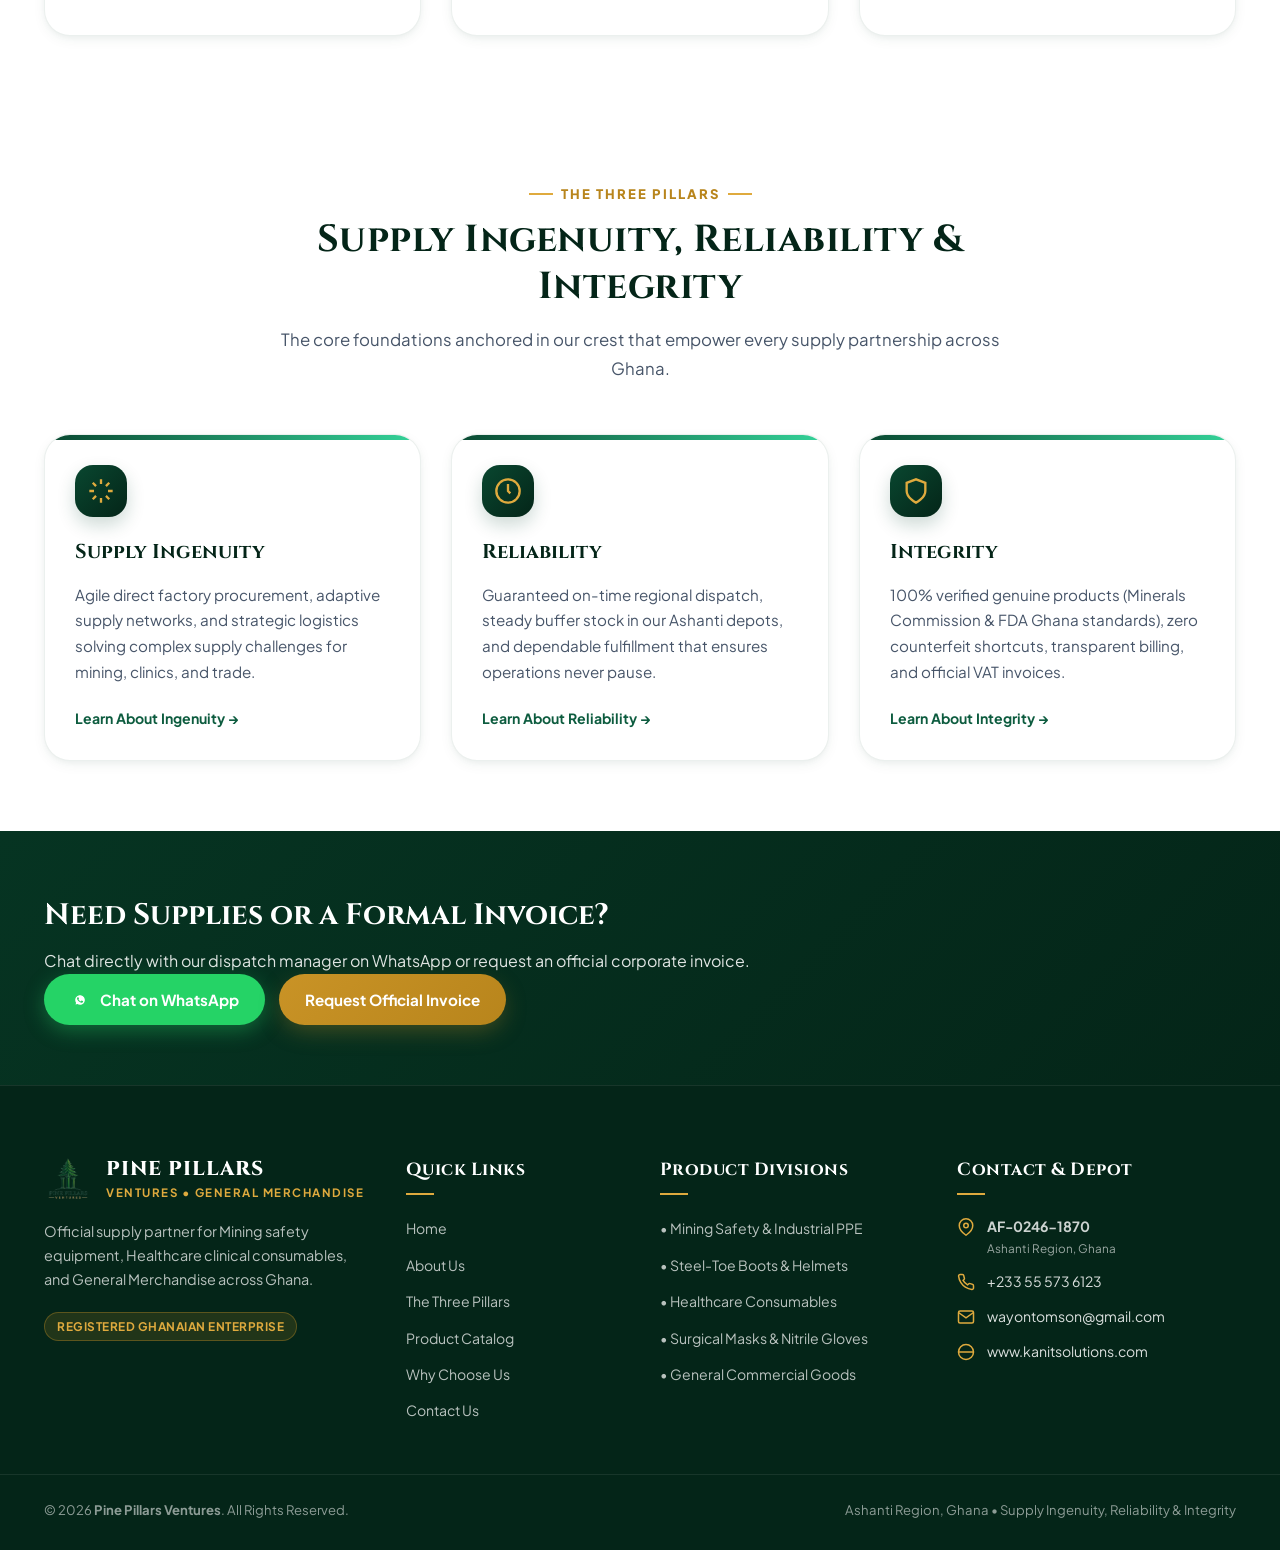
==== commit 5a9364b1: "feat: enhance navigation drawer UI with icons, taglines, and contact details" ====
--- a/index.html
+++ b/index.html
@@ -76,27 +76,77 @@
           <div class="drawer-brand">
             <img src="assets/logo-transparent.png" alt="Pine Pillars" class="drawer-logo-img">
             <div>
-              <strong style="font-family:var(--font-brand); color:var(--pine-900); font-size:1.1rem; display:block;">PINE PILLARS</strong>
-              <small style="color:var(--gold-600); font-weight:800; letter-spacing:1px; text-transform:uppercase; font-size:0.7rem;">GENERAL MERCHANDISE</small>
+              <strong style="font-family:var(--font-brand); color:var(--pine-900); font-size:1.05rem; display:block; letter-spacing:0.5px;">PINE PILLARS</strong>
+              <small style="color:var(--gold-600); font-weight:800; letter-spacing:1px; text-transform:uppercase; font-size:0.68rem;">GENERAL MERCHANDISE</small>
             </div>
           </div>
           <button class="drawer-close" id="drawer-close" aria-label="Close menu">&times;</button>
         </div>
 
-        <a href="index.html" class="nav-link active">Home</a>
-        <a href="about.html" class="nav-link">About Us</a>
-        <a href="pillars.html" class="nav-link">Our Pillars</a>
-        <a href="catalog.html" class="nav-link">Product Catalog</a>
-        <a href="why-us.html" class="nav-link">Why Choose Us</a>
-        <a href="contact.html" class="nav-link">Contact</a>
+        <div class="drawer-tagline-badge">
+          <span>Mining Supplies &bull; Healthcare &bull; General Goods</span>
+        </div>
+
+        <a href="index.html" class="nav-link active">
+          <span class="nav-link-content">
+            <span class="nav-icon"><svg width="18" height="18" viewBox="0 0 24 24" fill="none" stroke="currentColor" stroke-width="2"><path d="M3 9l9-7 9 7v11a2 2 0 0 1-2 2H5a2 2 0 0 1-2-2z"></path><polyline points="9 22 9 12 15 12 15 22"></polyline></svg></span>
+            <span>Home</span>
+          </span>
+          <span class="nav-chevron">&rsaquo;</span>
+        </a>
+
+        <a href="about.html" class="nav-link">
+          <span class="nav-link-content">
+            <span class="nav-icon"><svg width="18" height="18" viewBox="0 0 24 24" fill="none" stroke="currentColor" stroke-width="2"><circle cx="12" cy="12" r="10"></circle><line x1="12" y1="16" x2="12" y2="12"></line><line x1="12" y1="8" x2="12.01" y2="8"></line></svg></span>
+            <span>About Us</span>
+          </span>
+          <span class="nav-chevron">&rsaquo;</span>
+        </a>
+
+        <a href="pillars.html" class="nav-link">
+          <span class="nav-link-content">
+            <span class="nav-icon"><svg width="18" height="18" viewBox="0 0 24 24" fill="none" stroke="currentColor" stroke-width="2"><path d="M12 2L2 7l10 5 10-5-10-5zM2 17l10 5 10-5M2 12l10 5 10-5"></path></svg></span>
+            <span>Our Pillars</span>
+          </span>
+          <span class="nav-chevron">&rsaquo;</span>
+        </a>
+
+        <a href="catalog.html" class="nav-link">
+          <span class="nav-link-content">
+            <span class="nav-icon"><svg width="18" height="18" viewBox="0 0 24 24" fill="none" stroke="currentColor" stroke-width="2"><rect x="2" y="7" width="20" height="14" rx="2" ry="2"></rect><path d="M16 21V5a2 2 0 0 0-2-2h-4a2 2 0 0 0-2 2v16"></path></svg></span>
+            <span>Product Catalog</span>
+          </span>
+          <span class="nav-chevron">&rsaquo;</span>
+        </a>
+
+        <a href="why-us.html" class="nav-link">
+          <span class="nav-link-content">
+            <span class="nav-icon"><svg width="18" height="18" viewBox="0 0 24 24" fill="none" stroke="currentColor" stroke-width="2"><polygon points="12 2 15.09 8.26 22 9.27 17 14.14 18.18 21.02 12 17.77 5.82 21.02 7 14.14 2 9.27 8.91 8.26 12 2"></polygon></svg></span>
+            <span>Why Choose Us</span>
+          </span>
+          <span class="nav-chevron">&rsaquo;</span>
+        </a>
+
+        <a href="contact.html" class="nav-link">
+          <span class="nav-link-content">
+            <span class="nav-icon"><svg width="18" height="18" viewBox="0 0 24 24" fill="none" stroke="currentColor" stroke-width="2"><path d="M22 16.92v3a2 2 0 0 1-2.18 2 19.79 19.79 0 0 1-8.63-3.07 19.5 19.5 0 0 1-6-6 19.79 19.79 0 0 1-3.07-8.67A2 2 0 0 1 4.11 2h3a2 2 0 0 1 2 1.72 12.84 12.84 0 0 0 .7 2.81 2 2 0 0 1-.45 2.11L8.09 9.91a16 16 0 0 0 6 6l1.27-1.27a2 2 0 0 1 2.11-.45 12.84 12.84 0 0 0 2.81.7A2 2 0 0 1 22 16.92z"></path></svg></span>
+            <span>Contact</span>
+          </span>
+          <span class="nav-chevron">&rsaquo;</span>
+        </a>
 
         <div class="drawer-footer-actions">
-          <a href="https://wa.me/233555736123?text=Hello%20Pine%20Pillars%20Ventures%21%20I%20am%20chatting%20from%20your%20website." target="_blank" rel="noopener" class="btn btn-whatsapp" style="width:100%;">
+          <a href="https://wa.me/233555736123?text=Hello%20Pine%20Pillars%20Ventures%21%20I%20am%20chatting%20from%20your%20website." target="_blank" rel="noopener" class="btn btn-whatsapp">
+            <svg width="18" height="18" viewBox="0 0 24 24" fill="currentColor"><path d="M12.031 6.172c-3.181 0-5.767 2.586-5.768 5.766-.001 1.298.38 2.27 1.019 3.287l-.582 2.128 2.182-.573c.978.58 1.911.928 3.149.929 3.182 0 5.767-2.587 5.768-5.766.001-3.187-2.575-5.771-5.768-5.771zm3.392 8.244c-.144.405-.837.774-1.17.824-.312.045-.694.062-2.146-.537-1.745-.722-2.883-2.511-2.97-2.628-.088-.117-.714-.949-.714-1.809 0-.859.45-1.282.61-1.455.16-.174.348-.217.464-.217.116 0 .232.001.333.006.107.005.25-.041.391.298.145.348.493 1.202.536 1.29.043.087.072.189.014.305-.058.116-.087.188-.174.29-.087.101-.183.226-.261.305-.088.087-.179.182-.077.357.102.174.453.747.973 1.21 1.014.904 1.297.989 1.48 1.062.183.072.29-.014.398-.145.109-.131.464-.537.587-.725.123-.189.247-.16.413-.099.167.061 1.058.499 1.239.589.181.09.302.134.346.208.044.075.044.435-.1 1.84z"/></svg>
             <span>WhatsApp Us</span>
           </a>
-          <a href="tel:+233555736123" class="btn btn-primary" style="width:100%; margin-top:8px;">
+          <a href="tel:+233555736123" class="btn btn-primary">
+            <svg width="18" height="18" viewBox="0 0 24 24" fill="none" stroke="currentColor" stroke-width="2"><path d="M22 16.92v3a2 2 0 0 1-2.18 2 19.79 19.79 0 0 1-8.63-3.07 19.5 19.5 0 0 1-6-6 19.79 19.79 0 0 1-3.07-8.67A2 2 0 0 1 4.11 2h3a2 2 0 0 1 2 1.72 12.84 12.84 0 0 0 .7 2.81 2 2 0 0 1-.45 2.11L8.09 9.91a16 16 0 0 0 6 6l1.27-1.27a2 2 0 0 1 2.11-.45 12.84 12.84 0 0 0 2.81.7A2 2 0 0 1 22 16.92z"></path></svg>
             <span>Call +233 55 573 6123</span>
           </a>
+          <div class="drawer-contact-meta">
+            <small>📍 Ashanti Region, Ghana &bull; Active Supply Desk</small>
+          </div>
         </div>
       </nav>
 
--- a/styles.css
+++ b/styles.css
@@ -82,6 +82,9 @@
 html {
   scroll-behavior: smooth;
   font-size: 16px;
+  overflow-x: hidden;
+  width: 100%;
+  max-width: 100%;
 }
 
 body {
@@ -91,6 +94,9 @@
   line-height: 1.65;
   -webkit-font-smoothing: antialiased;
   overflow-x: hidden;
+  width: 100%;
+  max-width: 100%;
+  position: relative;
 }
 
 img {
@@ -349,7 +355,11 @@
 
 /* Hide drawer elements on desktop */
 .drawer-header,
+.drawer-tagline-badge,
 .drawer-footer-actions,
+.drawer-contact-meta,
+.nav-icon,
+.nav-chevron,
 .nav-overlay {
   display: none !important;
 }
@@ -2512,8 +2522,66 @@
 
 /* Tablets & Mobile Navigation Breakpoint (<= 860px) */
 @media (max-width: 860px) {
+  .site-header {
+    width: 100% !important;
+    max-width: 100vw !important;
+    backdrop-filter: none !important;
+    -webkit-backdrop-filter: none !important;
+    background: #ffffff !important;
+    z-index: 1002 !important;
+  }
+
+  .navbar {
+    padding-top: 10px !important;
+    padding-bottom: 10px !important;
+    gap: 8px !important;
+    justify-content: space-between !important;
+    width: 100% !important;
+  }
+
+  .brand-link {
+    gap: 8px !important;
+    min-width: 0 !important;
+    flex-shrink: 1 !important;
+    overflow: hidden !important;
+  }
+
+  .brand-logo-img {
+    width: 38px !important;
+    height: 38px !important;
+    flex-shrink: 0 !important;
+  }
+
+  .brand-title {
+    font-size: 1.05rem !important;
+    line-height: 1.1 !important;
+    white-space: nowrap !important;
+  }
+
+  .brand-tagline {
+    font-size: 0.58rem !important;
+    letter-spacing: 0.5px !important;
+    white-space: nowrap !important;
+    overflow: hidden !important;
+    text-overflow: ellipsis !important;
+    max-width: 155px !important;
+    display: block !important;
+  }
+
+  .nav-actions {
+    flex-shrink: 0 !important;
+    gap: 6px !important;
+    display: flex !important;
+    align-items: center !important;
+  }
+
   .menu-toggle {
     display: flex !important;
+    width: 38px !important;
+    height: 38px !important;
+    padding: 0 !important;
+    align-items: center !important;
+    justify-content: center !important;
   }
 
   .btn-quote-header {
@@ -2521,41 +2589,52 @@
   }
 
   .btn-whatsapp-header span {
-    display: none;
+    display: none !important;
   }
 
   .btn-whatsapp-header {
-    padding: 8px 10px;
-    border-radius: 50%;
+    width: 36px !important;
+    height: 36px !important;
+    padding: 0 !important;
+    display: inline-flex !important;
+    align-items: center !important;
+    justify-content: center !important;
+    border-radius: 50% !important;
   }
 
   /* Off-canvas Slide Drawer */
   .nav-links {
-    position: fixed;
-    top: 0;
-    right: 0;
-    bottom: 0;
-    width: 320px;
-    max-width: 85vw;
-    background: #ffffff;
-    flex-direction: column;
-    align-items: stretch;
-    padding: 24px 20px;
-    gap: 8px;
-    box-shadow: -10px 0 35px rgba(0, 0, 0, 0.25);
-    z-index: 999;
-    transform: translateX(110%);
-    opacity: 0;
-    pointer-events: none;
-    transition: transform 0.35s cubic-bezier(0.16, 1, 0.3, 1), opacity 0.25s ease;
-    overflow-y: auto;
-    -webkit-overflow-scrolling: touch;
+    display: flex !important;
+    position: fixed !important;
+    top: 0 !important;
+    right: 0 !important;
+    bottom: 0 !important;
+    width: 320px !important;
+    max-width: 88vw !important;
+    height: 100vh !important;
+    height: 100dvh !important;
+    background: #ffffff !important;
+    flex-direction: column !important;
+    align-items: stretch !important;
+    padding: 24px 20px 24px 20px !important;
+    gap: 6px !important;
+    box-shadow: -14px 0 45px rgba(4, 37, 24, 0.28) !important;
+    z-index: 9999 !important;
+    transform: translateX(105%) !important;
+    visibility: hidden !important;
+    opacity: 0 !important;
+    pointer-events: none !important;
+    transition: transform 0.35s cubic-bezier(0.16, 1, 0.3, 1), opacity 0.25s ease, visibility 0.35s ease !important;
+    overflow-y: auto !important;
+    -webkit-overflow-scrolling: touch !important;
   }
 
   .nav-links.active {
-    transform: translateX(0);
-    opacity: 1;
-    pointer-events: auto;
+    display: flex !important;
+    transform: translateX(0) !important;
+    visibility: visible !important;
+    opacity: 1 !important;
+    pointer-events: auto !important;
   }
 
   /* Show drawer components on mobile */
@@ -2564,21 +2643,26 @@
     width: 100%;
     justify-content: space-between;
     align-items: center;
-    padding-bottom: 18px;
+    padding-bottom: 14px;
     border-bottom: 1px solid var(--slate-200);
-    margin-bottom: 12px;
+    margin-bottom: 8px;
+    flex-shrink: 0;
   }
 
   .drawer-brand {
     display: flex;
     align-items: center;
-    gap: 10px;
+    gap: 12px;
   }
 
   .drawer-logo-img {
-    width: 38px;
-    height: 38px;
+    width: 42px;
+    height: 42px;
     object-fit: contain;
+    border-radius: var(--radius-sm);
+    padding: 2px;
+    background: var(--emerald-50);
+    border: 1px solid rgba(9, 71, 48, 0.12);
   }
 
   .drawer-close {
@@ -2586,30 +2670,151 @@
     height: 38px;
     border-radius: 50%;
     background: var(--slate-100);
+    border: 1px solid var(--slate-200);
     color: var(--pine-900);
-    font-size: 1.6rem;
+    font-size: 1.5rem;
     line-height: 1;
     display: flex;
     align-items: center;
     justify-content: center;
+    cursor: pointer;
+    transition: all var(--transition-fast);
+  }
+
+  .drawer-close:hover,
+  .drawer-close:active {
+    background: var(--emerald-100);
+    color: var(--pine-800);
+    transform: rotate(90deg);
+  }
+
+  .drawer-tagline-badge {
+    display: flex !important;
+    align-items: center;
+    justify-content: center;
+    gap: 6px;
+    font-size: 0.67rem !important;
+    font-weight: 700 !important;
+    text-transform: uppercase !important;
+    letter-spacing: 0.8px !important;
+    color: var(--pine-700) !important;
+    background: var(--emerald-50) !important;
+    border: 1px solid rgba(9, 71, 48, 0.12) !important;
+    padding: 6px 12px !important;
+    border-radius: var(--radius-full) !important;
+    margin-bottom: 10px !important;
+    text-align: center !important;
+    flex-shrink: 0 !important;
+  }
+
+  .nav-link {
+    font-size: 0.98rem;
+    font-weight: 600;
+    color: var(--slate-700);
+    padding: 12px 14px;
+    border-radius: var(--radius-md);
+    background: transparent;
+    border-left: 3px solid transparent;
+    display: flex;
+    align-items: center;
+    justify-content: space-between;
+    transition: all var(--transition-fast);
+    flex-shrink: 0;
+  }
+
+  .nav-link-content {
+    display: inline-flex !important;
+    align-items: center !important;
+    gap: 12px !important;
+  }
+
+  .nav-icon {
+    display: inline-flex !important;
+    align-items: center !important;
+    justify-content: center !important;
+    width: 20px !important;
+    height: 20px !important;
+    color: var(--pine-700) !important;
+    flex-shrink: 0 !important;
+  }
+
+  .nav-chevron {
+    display: inline-flex !important;
+    align-items: center !important;
+    font-size: 1.3rem !important;
+    line-height: 1 !important;
+    color: var(--slate-400) !important;
+    margin-left: auto !important;
+    transition: transform var(--transition-fast), color var(--transition-fast) !important;
+  }
+
+  .nav-link:hover {
+    background: var(--slate-50);
+    color: var(--pine-800);
+    border-left-color: var(--emerald-400);
+    transform: translateX(3px);
+  }
+
+  .nav-link:hover .nav-chevron,
+  .nav-link.active .nav-chevron {
+    color: var(--pine-700) !important;
+    transform: translateX(4px) !important;
+  }
+
+  .nav-link.active {
+    background: linear-gradient(90deg, var(--emerald-50) 0%, rgba(236, 253, 245, 0.35) 100%);
+    color: var(--pine-800);
+    font-weight: 700;
+    border-left: 3.5px solid var(--pine-700);
+  }
+
+  .nav-link::after {
+    display: none;
   }
 
   .drawer-footer-actions {
-    display: block !important;
+    display: flex !important;
+    flex-direction: column;
+    gap: 10px;
     width: 100%;
     margin-top: auto;
-    padding-top: 24px;
+    padding-top: 16px;
     border-top: 1px solid var(--slate-200);
+    flex-shrink: 0;
+  }
+
+  .drawer-footer-actions .btn {
+    width: 100%;
+    padding: 12px 18px;
+    font-size: 0.92rem;
+    font-weight: 700;
+    border-radius: var(--radius-full);
+    display: inline-flex;
+    align-items: center;
+    justify-content: center;
+    gap: 8px;
+  }
+
+  .drawer-contact-meta {
+    display: block !important;
+    text-align: center !important;
+    margin-top: 2px !important;
+  }
+
+  .drawer-contact-meta small {
+    color: var(--slate-500) !important;
+    font-size: 0.72rem !important;
+    font-weight: 600 !important;
   }
 
   .nav-overlay {
     display: block !important;
     position: fixed;
     inset: 0;
-    background: rgba(4, 37, 24, 0.65);
-    backdrop-filter: blur(4px);
-    -webkit-backdrop-filter: blur(4px);
-    z-index: 998;
+    background: rgba(4, 37, 24, 0.72);
+    backdrop-filter: blur(6px);
+    -webkit-backdrop-filter: blur(6px);
+    z-index: 9998;
     opacity: 0;
     pointer-events: none;
     transition: opacity var(--transition-normal);
@@ -2620,21 +2825,15 @@
     pointer-events: auto;
   }
 
-  .nav-link {
-    font-size: 1.05rem;
-    padding: 12px 14px;
-    border-radius: var(--radius-md);
-    border-bottom: 1px solid var(--slate-100);
-  }
-
-  .nav-link:hover,
-  .nav-link.active {
-    background: var(--emerald-50);
-    color: var(--pine-800);
-  }
-
-  .nav-link::after {
-    display: none;
+  /* Hide floating widgets and mobile bottom bar when drawer is open */
+  body.menu-open .floating-widgets,
+  body:has(.nav-links.active) .floating-widgets,
+  body.menu-open .mobile-action-bar,
+  body:has(.nav-links.active) .mobile-action-bar {
+    opacity: 0 !important;
+    pointer-events: none !important;
+    transform: translateY(24px) !important;
+    transition: opacity 0.25s ease, transform 0.25s ease !important;
   }
 
   /* Mobile bottom action bar */
@@ -2699,13 +2898,51 @@
 /* Mobile Devices (<= 768px) */
 @media (max-width: 768px) {
   .top-bar-inner {
-    flex-direction: column;
-    align-items: flex-start;
-    gap: 6px;
+    flex-direction: column !important;
+    align-items: flex-start !important;
+    gap: 4px !important;
+    padding: 6px 0 !important;
+  }
+
+  .top-bar-info {
+    flex-direction: column !important;
+    align-items: flex-start !important;
+    gap: 4px !important;
+    width: 100% !important;
+  }
+
+  .top-bar-item {
+    font-size: 0.72rem !important;
+    white-space: normal !important;
+    word-break: break-word !important;
   }
 
   .top-bar-actions {
-    display: none;
+    display: none !important;
+  }
+
+  /* Page Hero on Mobile */
+  .page-hero {
+    padding: 40px 0 45px 0 !important;
+    width: 100% !important;
+  }
+
+  .page-hero-title {
+    font-size: clamp(1.75rem, 6vw, 2.4rem) !important;
+    word-break: break-word !important;
+    overflow-wrap: break-word !important;
+    line-height: 1.25 !important;
+  }
+
+  .page-hero-subtitle {
+    font-size: 0.95rem !important;
+    line-height: 1.6 !important;
+  }
+
+  .breadcrumbs {
+    font-size: 0.78rem !important;
+    margin-bottom: 12px !important;
+    flex-wrap: wrap !important;
   }
 
   .hero-section {
@@ -2746,36 +2983,28 @@
   }
 
   .catalog-filter-tabs {
-    justify-content: flex-start;
-    overflow-x: auto;
-    -webkit-overflow-scrolling: touch;
-    flex-wrap: nowrap;
-    padding-bottom: 10px;
-    margin-bottom: 24px;
-    scrollbar-width: none;
+    justify-content: flex-start !important;
+    overflow-x: auto !important;
+    -webkit-overflow-scrolling: touch !important;
+    flex-wrap: nowrap !important;
+    padding-bottom: 10px !important;
+    margin-bottom: 24px !important;
+    scrollbar-width: none !important;
+    width: 100% !important;
+    max-width: 100% !important;
   }
 
   .catalog-filter-tabs::-webkit-scrollbar {
-    display: none;
+    display: none !important;
   }
 
   .filter-tab {
-    white-space: nowrap;
-    padding: 8px 16px;
-    font-size: 0.84rem;
-    flex-shrink: 0;
-  }
-
-  .banner-showcase-section {
-    margin-top: 0;
-    padding: 40px 0;
-  }
-
-  .banner-info-box {
-    padding: 24px 18px;
-  }
-
-  .banner-contact-chips,
+    white-space: nowrap !important;
+    padding: 8px 16px !important;
+    font-size: 0.84rem !important;
+    flex-shrink: 0 !important;
+  }
+
   .form-row {
     grid-template-columns: 1fr;
     gap: 12px;
@@ -2793,7 +3022,7 @@
   .testimonials-section,
   .contact-section,
   .faq-section {
-    padding: 60px 0;
+    padding: 50px 0;
   }
 
   .quote-card,
@@ -2818,15 +3047,17 @@
   }
 }
 
-/* Small Phones (<= 420px) */
-@media (max-width: 420px) {
+/* Small Phones & Phablets (<= 640px) */
+@media (max-width: 640px) {
   .container {
-    padding-left: 16px;
-    padding-right: 16px;
+    padding-left: 14px !important;
+    padding-right: 14px !important;
+    width: 100% !important;
+    max-width: 100% !important;
   }
 
   .brand-title {
-    font-size: 1.15rem;
+    font-size: 1.12rem;
   }
 
   .hero-title {
@@ -2834,7 +3065,7 @@
   }
 
   .pillar-card {
-    padding: 26px 20px;
+    padding: 24px 18px;
   }
 
   .product-body {
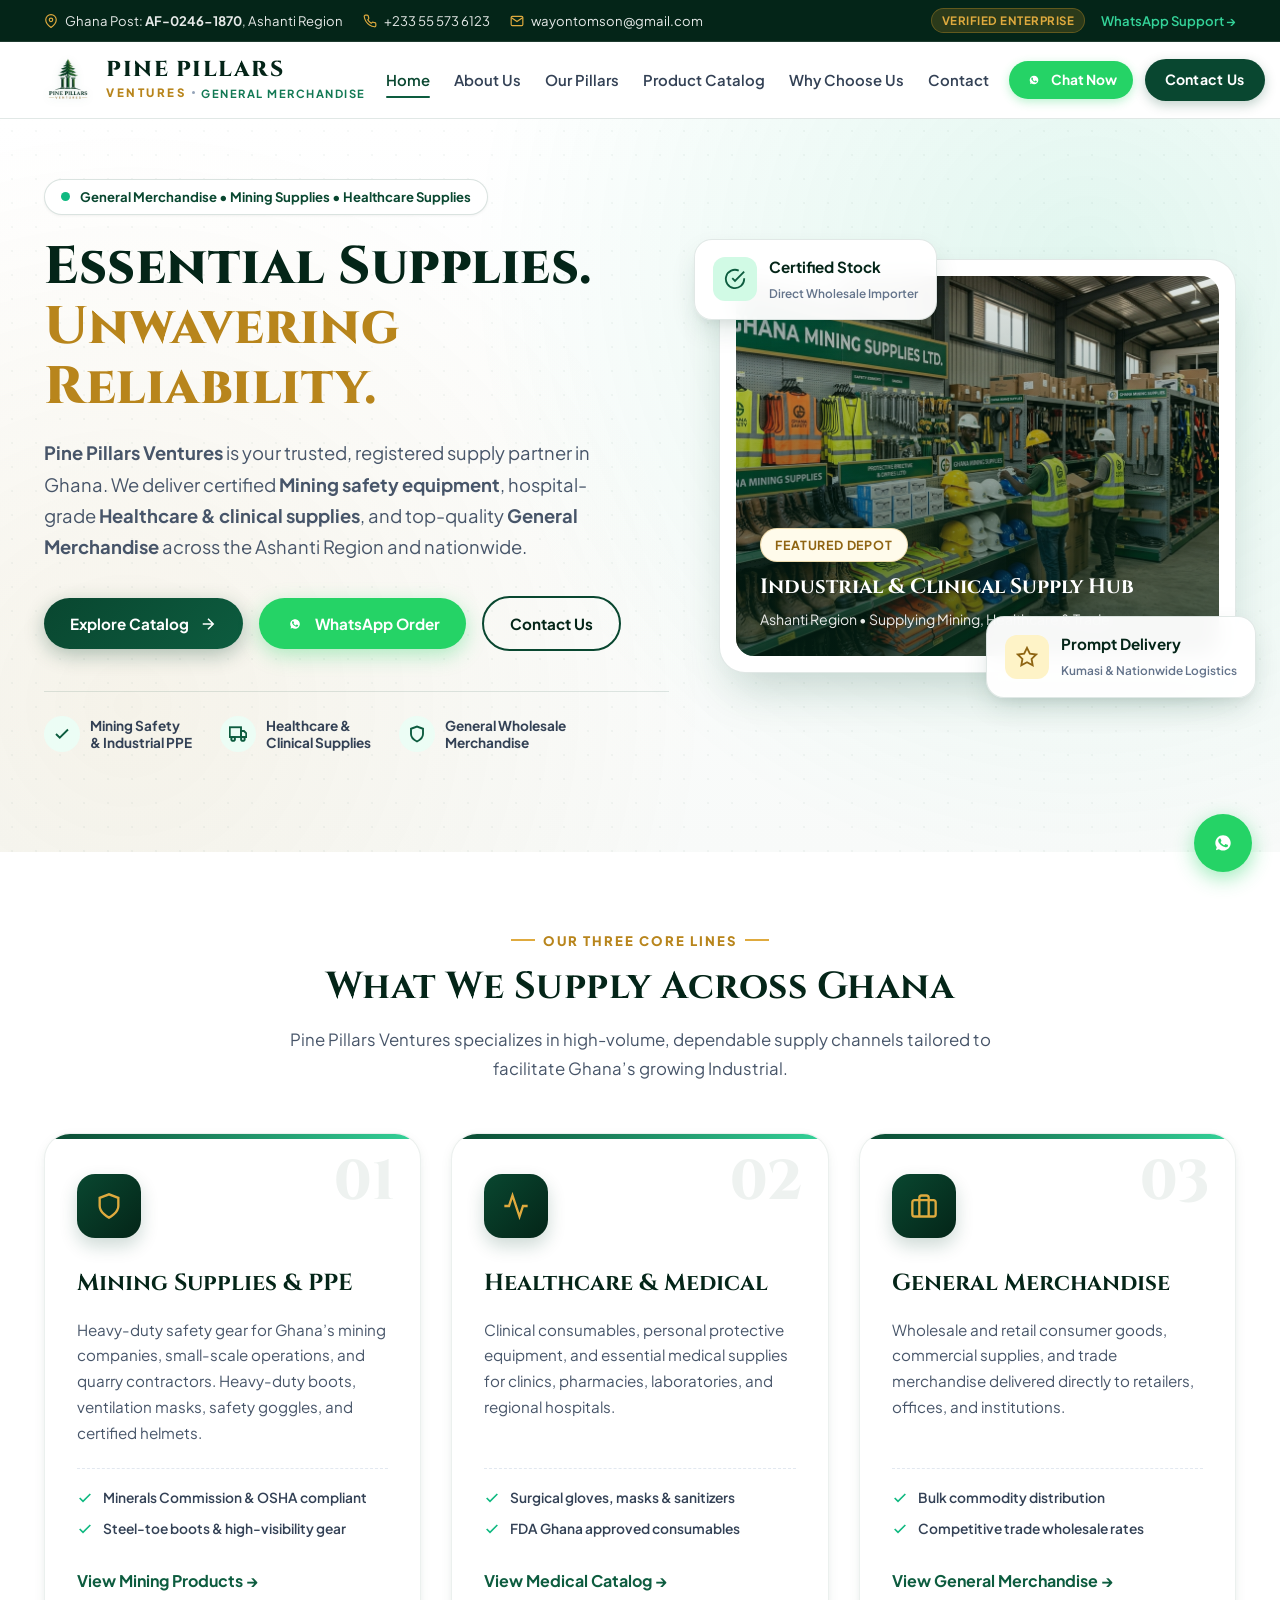
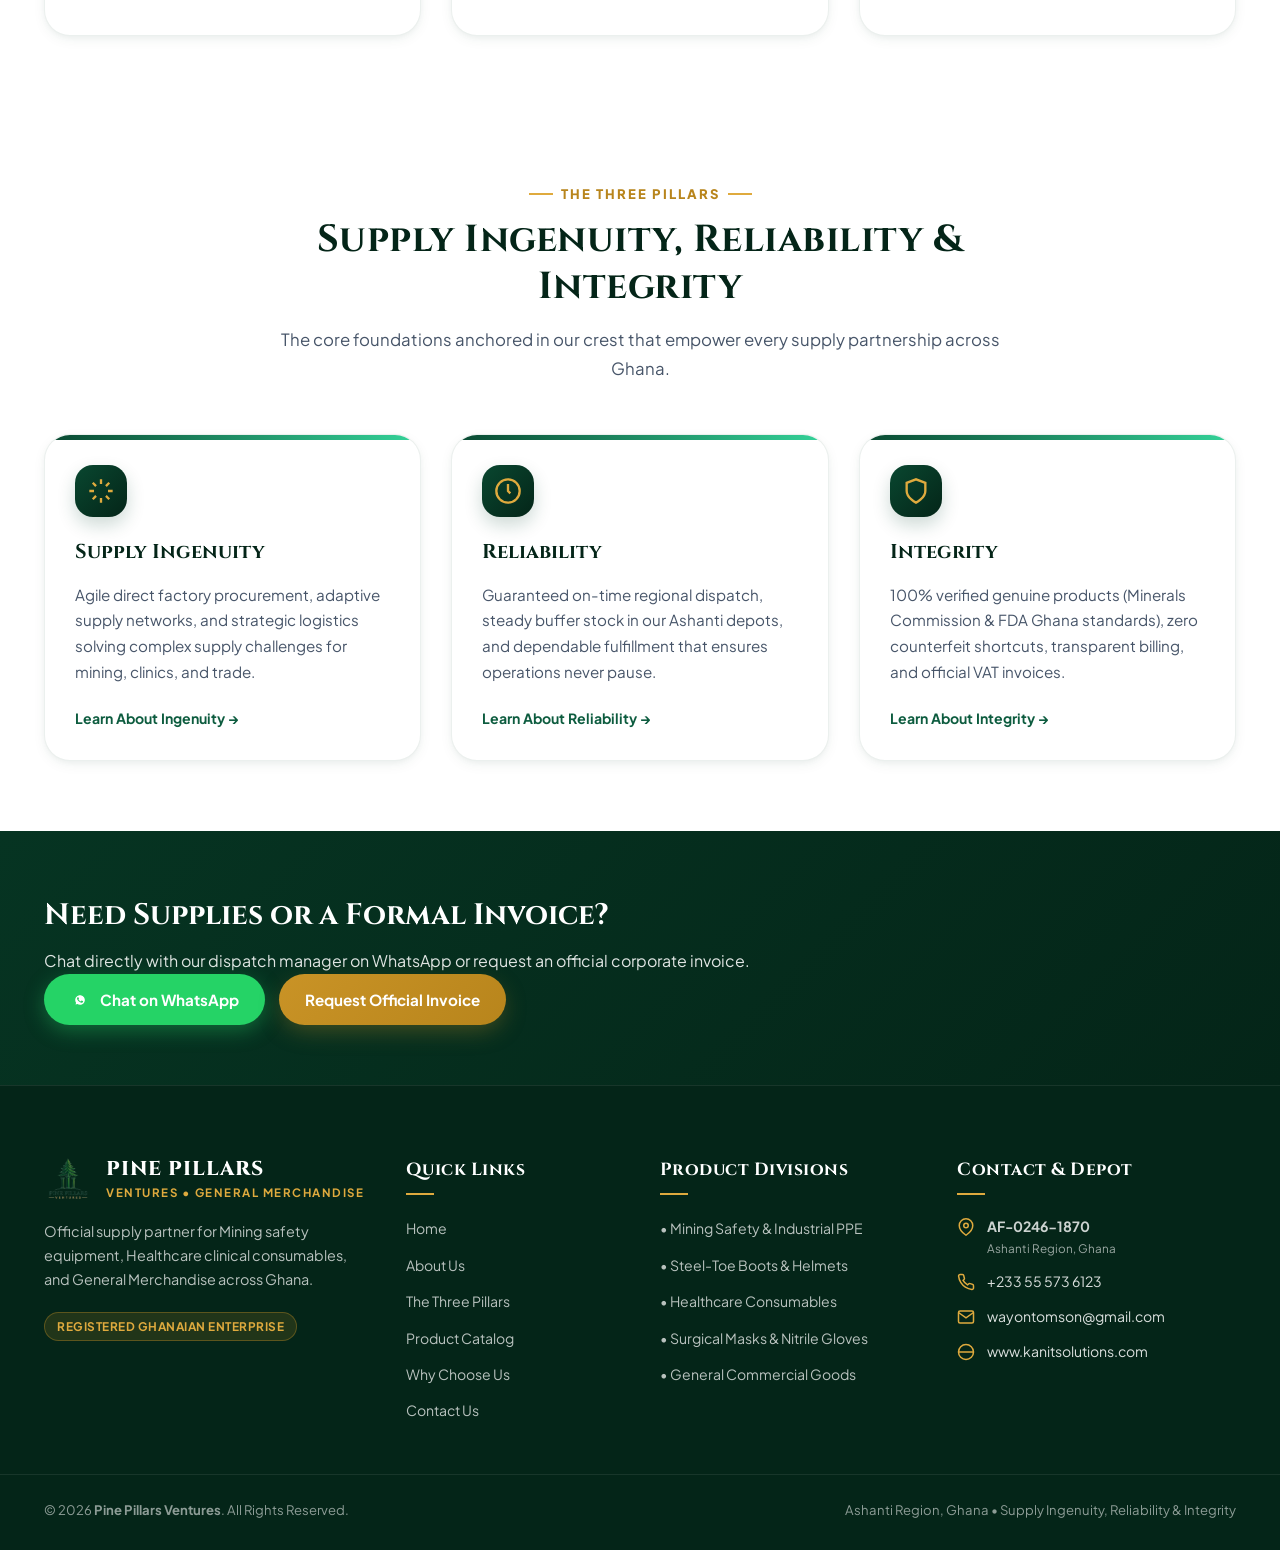
==== commit 84db0999: "refactor: update core supply tagline in index.html" ====
--- a/index.html
+++ b/index.html
@@ -261,7 +261,7 @@
         <span class="section-tagline">Our Three Core Lines</span>
         <h2 class="section-title">What We Supply Across Ghana</h2>
         <p class="section-desc">
-          Pine Pillars Ventures specializes in high-volume, dependable supply channels tailored to Ghana’s fastest-growing sectors.
+          Pine Pillars Ventures specializes in high-volume, dependable supply channels tailored to facilitate Ghana’s growing Industrial.
         </p>
       </div>
 
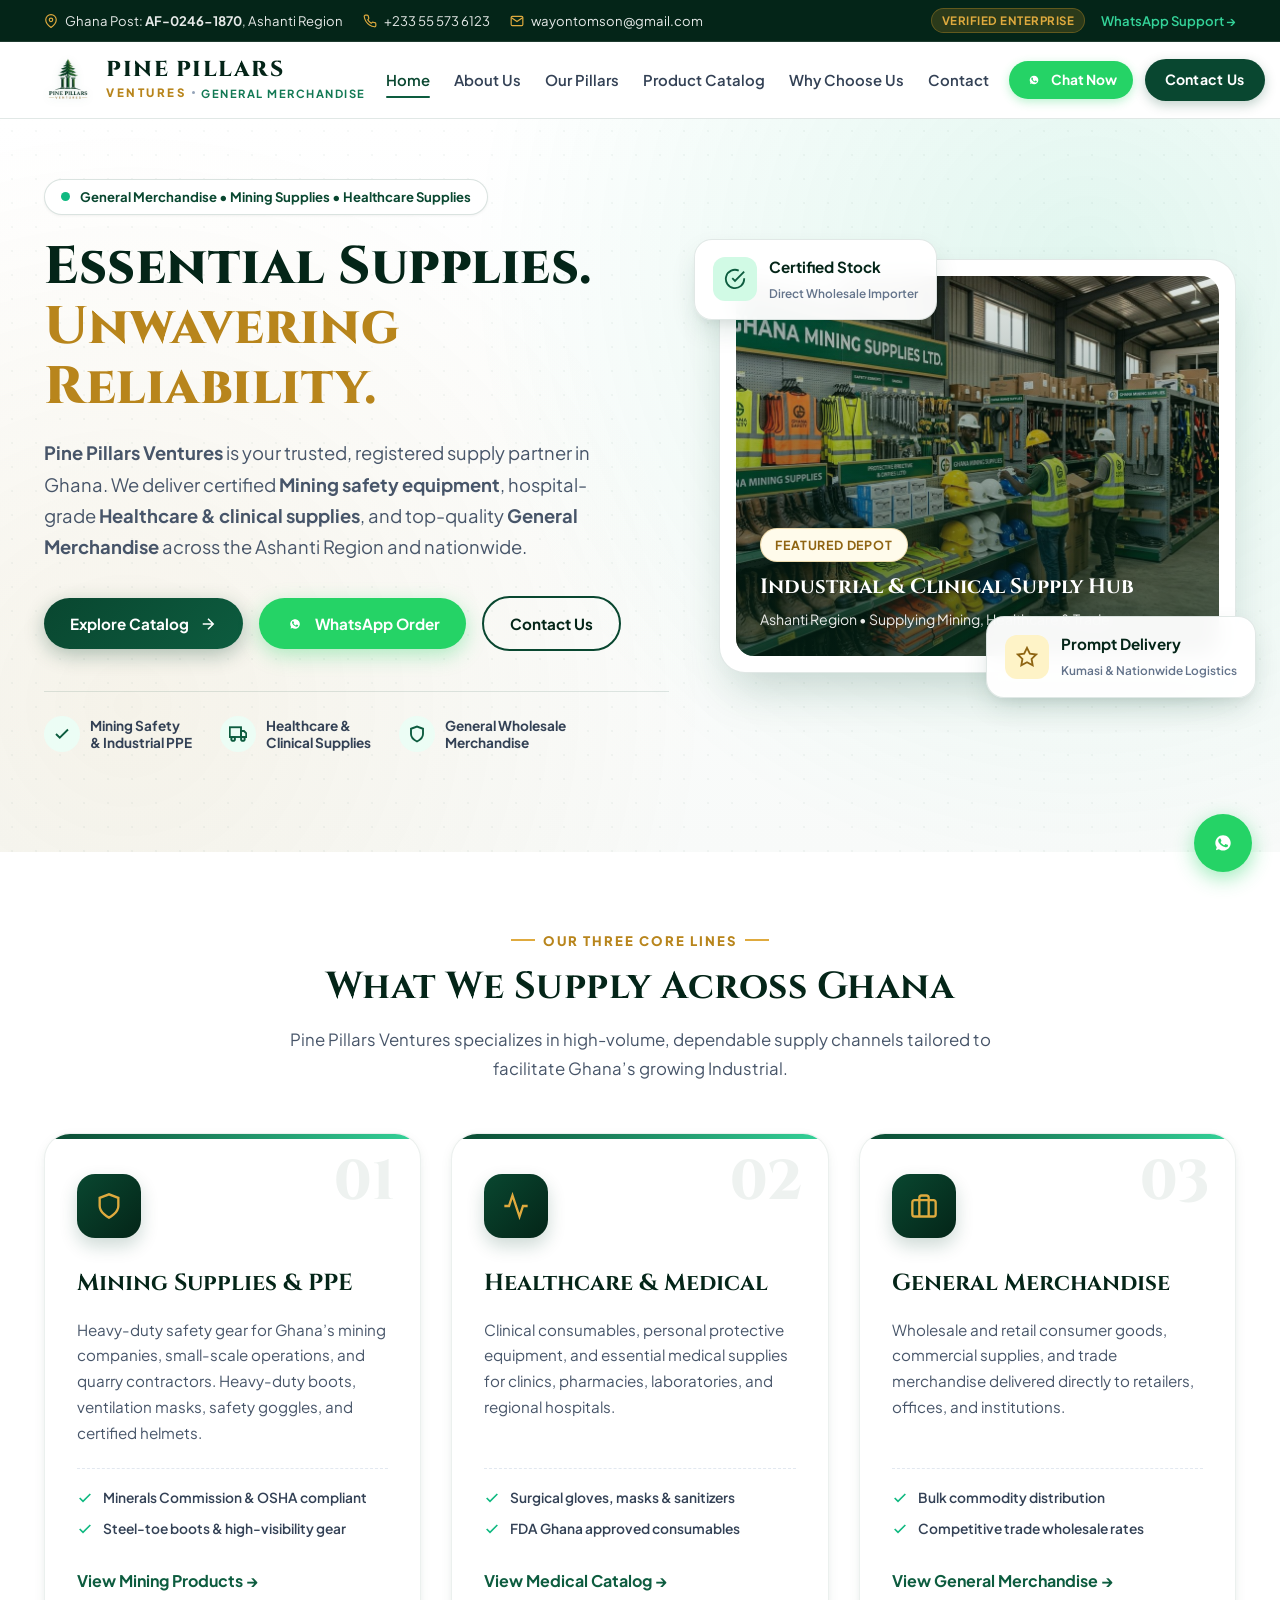
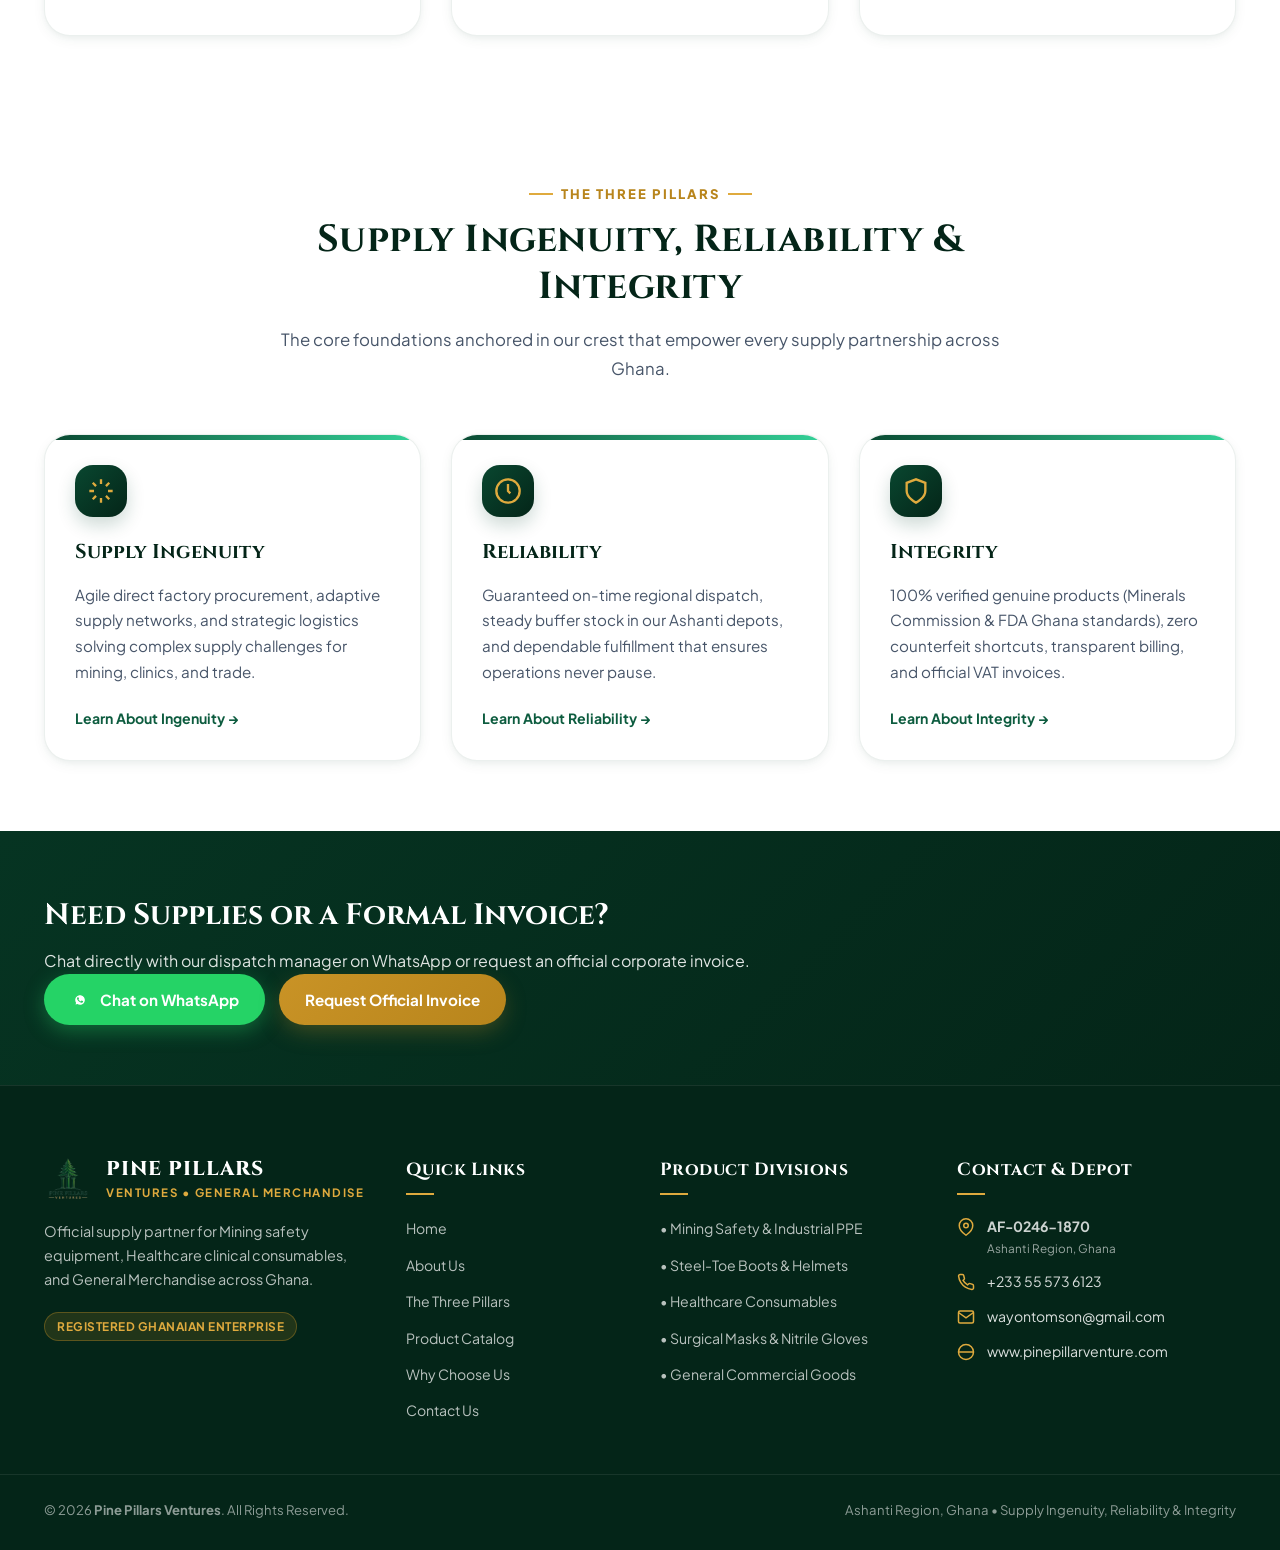
==== commit b15456e0: "feat: add product catalog items, webp image assets, and SEO metadata" ====
--- a/index.html
+++ b/index.html
@@ -7,18 +7,65 @@
   <meta name="description" content="Pine Pillars Ventures is a registered Ghanaian supplier of certified Mining equipment, Healthcare & medical consumables, and General Merchandise across Ashanti Region and Ghana.">
   <meta name="keywords" content="Pine Pillars Ventures, Mining Supplies Ghana, Healthcare Supplies Kumasi, General Merchandise, Ghana Post AF-0246-1870, Safety PPE Ashanti">
   
+  <link rel="canonical" href="http://pinepillarventure.com/">
+
   <!-- Favicon -->
   <link rel="icon" type="image/png" href="assets/logo-transparent.png">
   <link rel="apple-touch-icon" href="assets/logo.jpg">
 
   <!-- Open Graph -->
-  <meta property="og:title" content="Pine Pillars Ventures - General Merchandise, Mining & Healthcare Supplies">
+  <meta property="og:title" content="Pine Pillars Ventures | General Merchandise, Mining & Healthcare Supplies - Ghana">
   <meta property="og:description" content="Certified Mining Safety, Medical Consumables & Wholesale Merchandise in Ashanti Region, Ghana.">
   <meta property="og:image" content="assets/banner.png">
+  <meta property="og:url" content="http://pinepillarventure.com/">
   <meta property="og:type" content="website">
+
+  <!-- Preconnect to Google Fonts for performance -->
+  <link rel="preconnect" href="https://fonts.googleapis.com">
+  <link rel="preconnect" href="https://fonts.gstatic.com" crossorigin>
 
   <!-- Stylesheet -->
   <link rel="stylesheet" href="styles.css">
+
+  <!-- Structured Data (JSON-LD) -->
+  <script type="application/ld+json">
+  {
+    "@context": "https://schema.org",
+    "@type": "WholesaleStore",
+    "name": "Pine Pillars Ventures",
+    "url": "http://pinepillarventure.com/",
+    "logo": "http://pinepillarventure.com/assets/logo-transparent.png",
+    "image": "http://pinepillarventure.com/assets/banner.png",
+    "description": "Registered Ghanaian supplier of certified Mining equipment & PPE, Healthcare and medical consumables, and General Wholesale Merchandise across Ashanti Region and Ghana.",
+    "telephone": "+233555736123",
+    "email": "wayontomson@gmail.com",
+    "address": {
+      "@type": "PostalAddress",
+      "streetAddress": "Ghana Post GPS: AF-0246-1870",
+      "addressLocality": "Ashanti Region",
+      "addressCountry": "GH"
+    },
+    "geo": {
+      "@type": "GeoCoordinates",
+      "addressCountry": "GH"
+    },
+    "openingHoursSpecification": [
+      {
+        "@type": "OpeningHoursSpecification",
+        "dayOfWeek": ["Monday", "Tuesday", "Wednesday", "Thursday", "Friday"],
+        "opens": "08:00",
+        "closes": "18:00"
+      },
+      {
+        "@type": "OpeningHoursSpecification",
+        "dayOfWeek": ["Saturday"],
+        "opens": "10:00",
+        "closes": "16:00"
+      }
+    ],
+    "priceRange": "$$"
+  }
+  </script>
 </head>
 <body>
 
@@ -43,7 +90,7 @@
       </div>
       <div class="top-bar-actions">
         <span class="top-badge">Verified Enterprise</span>
-        <a href="https://wa.me/233550545381?text=Hello%20Pine%20Pillars%20Ventures%2C%20I%20am%20inquiring%20about%20your%20products." target="_blank" rel="noopener" class="top-link">
+        <a href="https://wa.me/233555736123?text=Hello%20Pine%20Pillars%20Ventures%2C%20I%20am%20inquiring%20about%20your%20products." target="_blank" rel="noopener" class="top-link">
           WhatsApp Support &rarr;
         </a>
       </div>
@@ -476,7 +523,7 @@
         </div>
         <div class="footer-contact-item">
           <svg width="18" height="18" viewBox="0 0 24 24" fill="none" stroke="currentColor" stroke-width="2"><circle cx="12" cy="12" r="10"></circle><line x1="2" y1="12" x2="22" y2="12"></line></svg>
-          <a href="https://www.kanitsolutions.com" target="_blank" rel="noopener">www.kanitsolutions.com</a>
+          <a href="http://pinepillarventure.com/">www.pinepillarventure.com</a>
         </div>
       </div>
     </div>
--- a/styles.css
+++ b/styles.css
@@ -121,6 +121,29 @@
   color: inherit;
   text-decoration: none;
   transition: color var(--transition-fast);
+}
+
+:focus-visible {
+  outline: 2px solid var(--gold-500);
+  outline-offset: 3px;
+  border-radius: var(--radius-sm);
+}
+
+.skip-link {
+  position: absolute;
+  top: -100px;
+  left: 16px;
+  background: var(--gold-500);
+  color: var(--pine-900);
+  padding: 10px 18px;
+  font-weight: 700;
+  border-radius: var(--radius-md);
+  z-index: 99999;
+  transition: top 0.2s ease;
+}
+
+.skip-link:focus {
+  top: 16px;
 }
 
 button, input, select, textarea {
@@ -2827,9 +2850,13 @@
 
   /* Hide floating widgets and mobile bottom bar when drawer is open */
   body.menu-open .floating-widgets,
+  body.menu-open .floating-whatsapp,
   body:has(.nav-links.active) .floating-widgets,
+  body:has(.nav-links.active) .floating-whatsapp,
   body.menu-open .mobile-action-bar,
-  body:has(.nav-links.active) .mobile-action-bar {
+  body.menu-open .mobile-sticky-bar,
+  body:has(.nav-links.active) .mobile-action-bar,
+  body:has(.nav-links.active) .mobile-sticky-bar {
     opacity: 0 !important;
     pointer-events: none !important;
     transform: translateY(24px) !important;
@@ -2837,61 +2864,77 @@
   }
 
   /* Mobile bottom action bar */
-  .mobile-action-bar {
+  .mobile-action-bar,
+  .mobile-sticky-bar {
     display: flex !important;
-    position: fixed;
-    bottom: 0;
-    left: 0;
-    right: 0;
-    background: rgba(255, 255, 255, 0.98);
-    backdrop-filter: blur(16px);
-    -webkit-backdrop-filter: blur(16px);
-    border-top: 1px solid var(--border-subtle);
-    box-shadow: 0 -4px 20px rgba(0, 0, 0, 0.08);
-    z-index: 990;
-    padding: 8px 12px calc(8px + env(safe-area-inset-bottom, 0px)) 12px;
-    justify-content: space-around;
-    align-items: center;
-  }
-
-  .mob-bar-item {
-    display: flex;
-    flex-direction: column;
-    align-items: center;
-    justify-content: center;
-    gap: 3px;
-    color: var(--slate-600);
-    font-size: 0.72rem;
-    font-weight: 700;
-    padding: 6px 12px;
-    border-radius: var(--radius-md);
-    flex: 1;
-    text-align: center;
-  }
-
-  .mob-bar-item svg {
-    color: var(--pine-800);
-    width: 20px;
-    height: 20px;
-  }
-
-  .mob-bar-item.highlight-wa {
-    background: #25d366;
-    color: #ffffff;
-    border-radius: var(--radius-full);
-  }
-
-  .mob-bar-item.highlight-wa svg {
-    color: #ffffff;
+    position: fixed !important;
+    bottom: 0 !important;
+    left: 0 !important;
+    right: 0 !important;
+    background: rgba(255, 255, 255, 0.98) !important;
+    backdrop-filter: blur(16px) !important;
+    -webkit-backdrop-filter: blur(16px) !important;
+    border-top: 1px solid var(--border-subtle) !important;
+    box-shadow: 0 -4px 20px rgba(0, 0, 0, 0.08) !important;
+    z-index: 990 !important;
+    padding: 8px 12px calc(8px + env(safe-area-inset-bottom, 0px)) 12px !important;
+    justify-content: space-around !important;
+    align-items: center !important;
+    gap: 8px !important;
+  }
+
+  .mob-bar-item,
+  .mobile-sticky-btn {
+    display: flex !important;
+    flex-direction: column !important;
+    align-items: center !important;
+    justify-content: center !important;
+    gap: 3px !important;
+    color: var(--slate-600) !important;
+    font-size: 0.72rem !important;
+    font-weight: 700 !important;
+    padding: 6px 12px !important;
+    border-radius: var(--radius-md) !important;
+    flex: 1 !important;
+    text-align: center !important;
+    text-decoration: none !important;
+    transition: all var(--transition-fast) !important;
+  }
+
+  .mob-bar-item svg,
+  .mobile-sticky-btn svg {
+    color: var(--pine-800) !important;
+    width: 20px !important;
+    height: 20px !important;
+  }
+
+  .mob-bar-item.highlight-wa,
+  .mobile-sticky-btn.primary {
+    background: #25d366 !important;
+    color: #ffffff !important;
+    border-radius: var(--radius-full) !important;
+    box-shadow: 0 3px 10px rgba(37, 211, 102, 0.35) !important;
+  }
+
+  .mob-bar-item.highlight-wa svg,
+  .mobile-sticky-btn.primary svg {
+    color: #ffffff !important;
   }
 
   .floating-widgets {
-    bottom: 84px;
-    right: 18px;
+    bottom: 84px !important;
+    right: 18px !important;
+  }
+
+  .floating-whatsapp {
+    bottom: 82px !important;
+    right: 16px !important;
+    width: 50px !important;
+    height: 50px !important;
   }
 
   body {
-    padding-bottom: 70px;
+    padding-bottom: 74px !important;
   }
 }
 
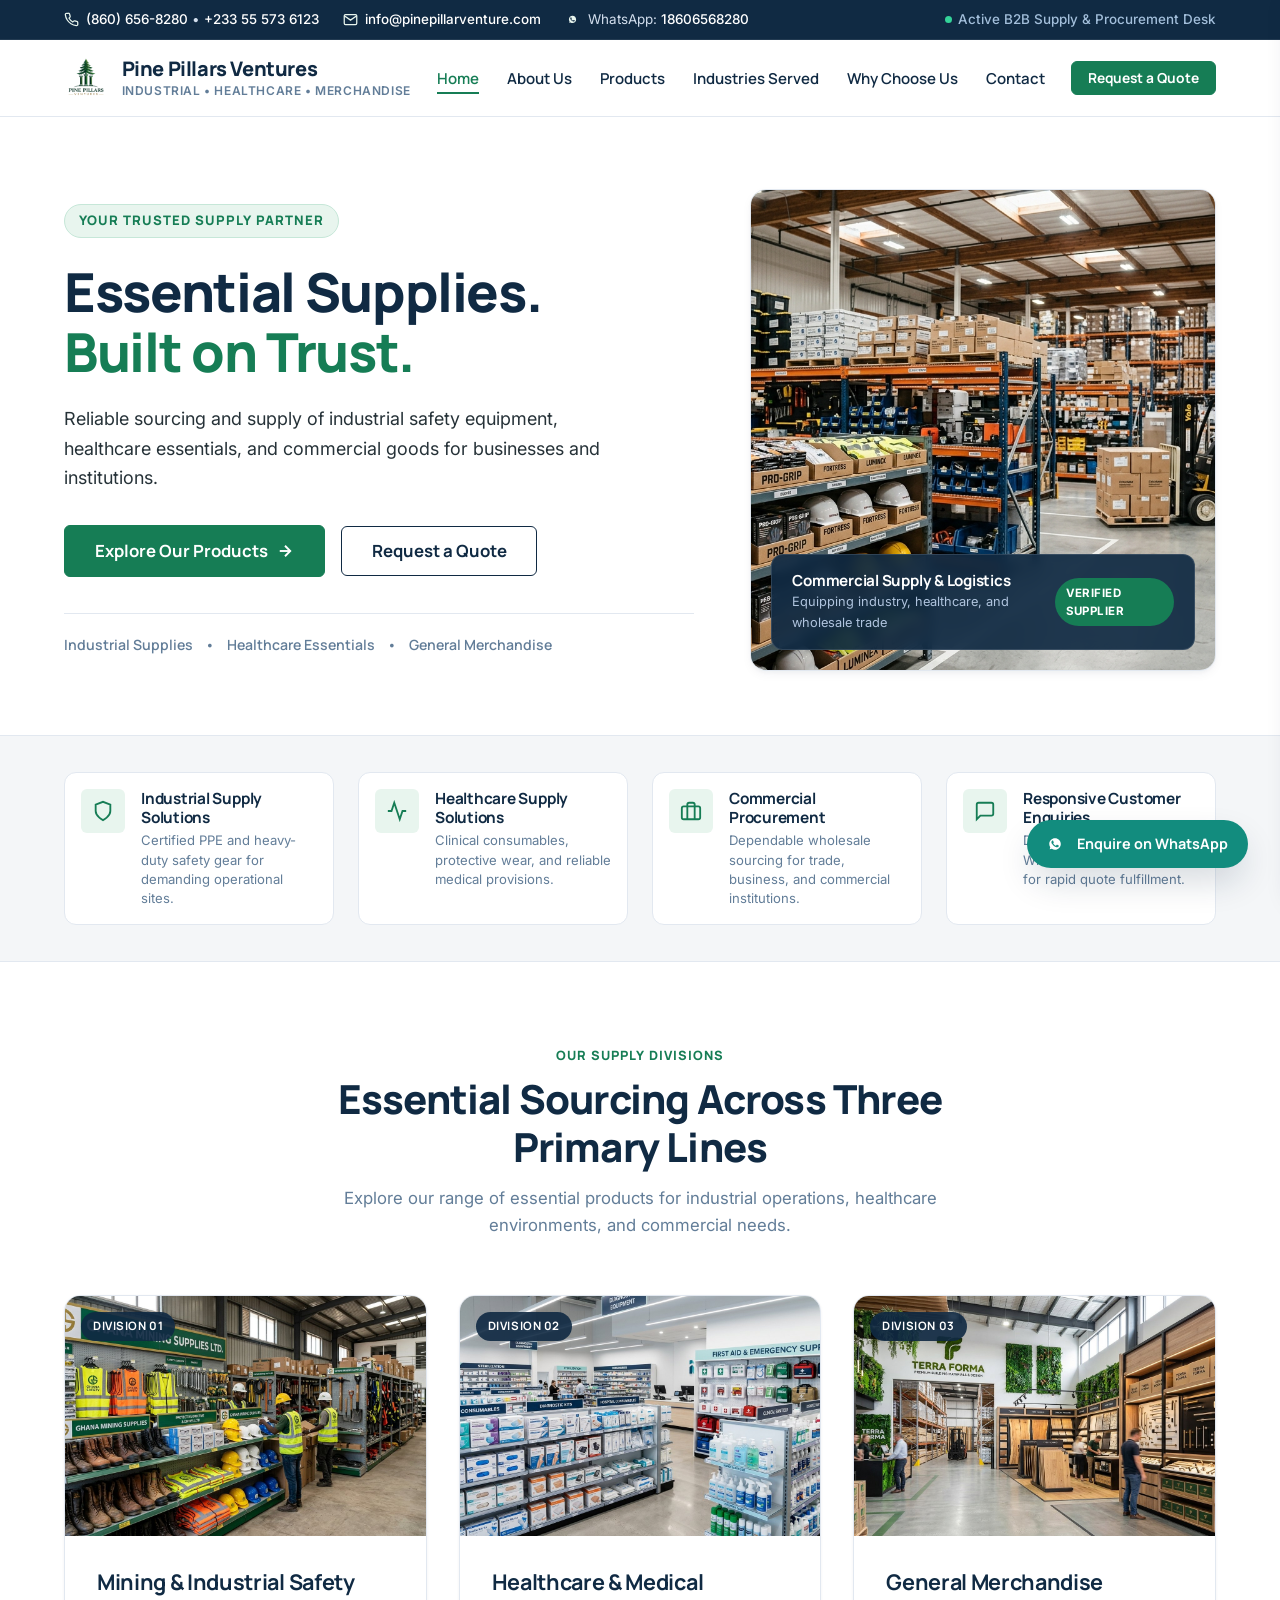
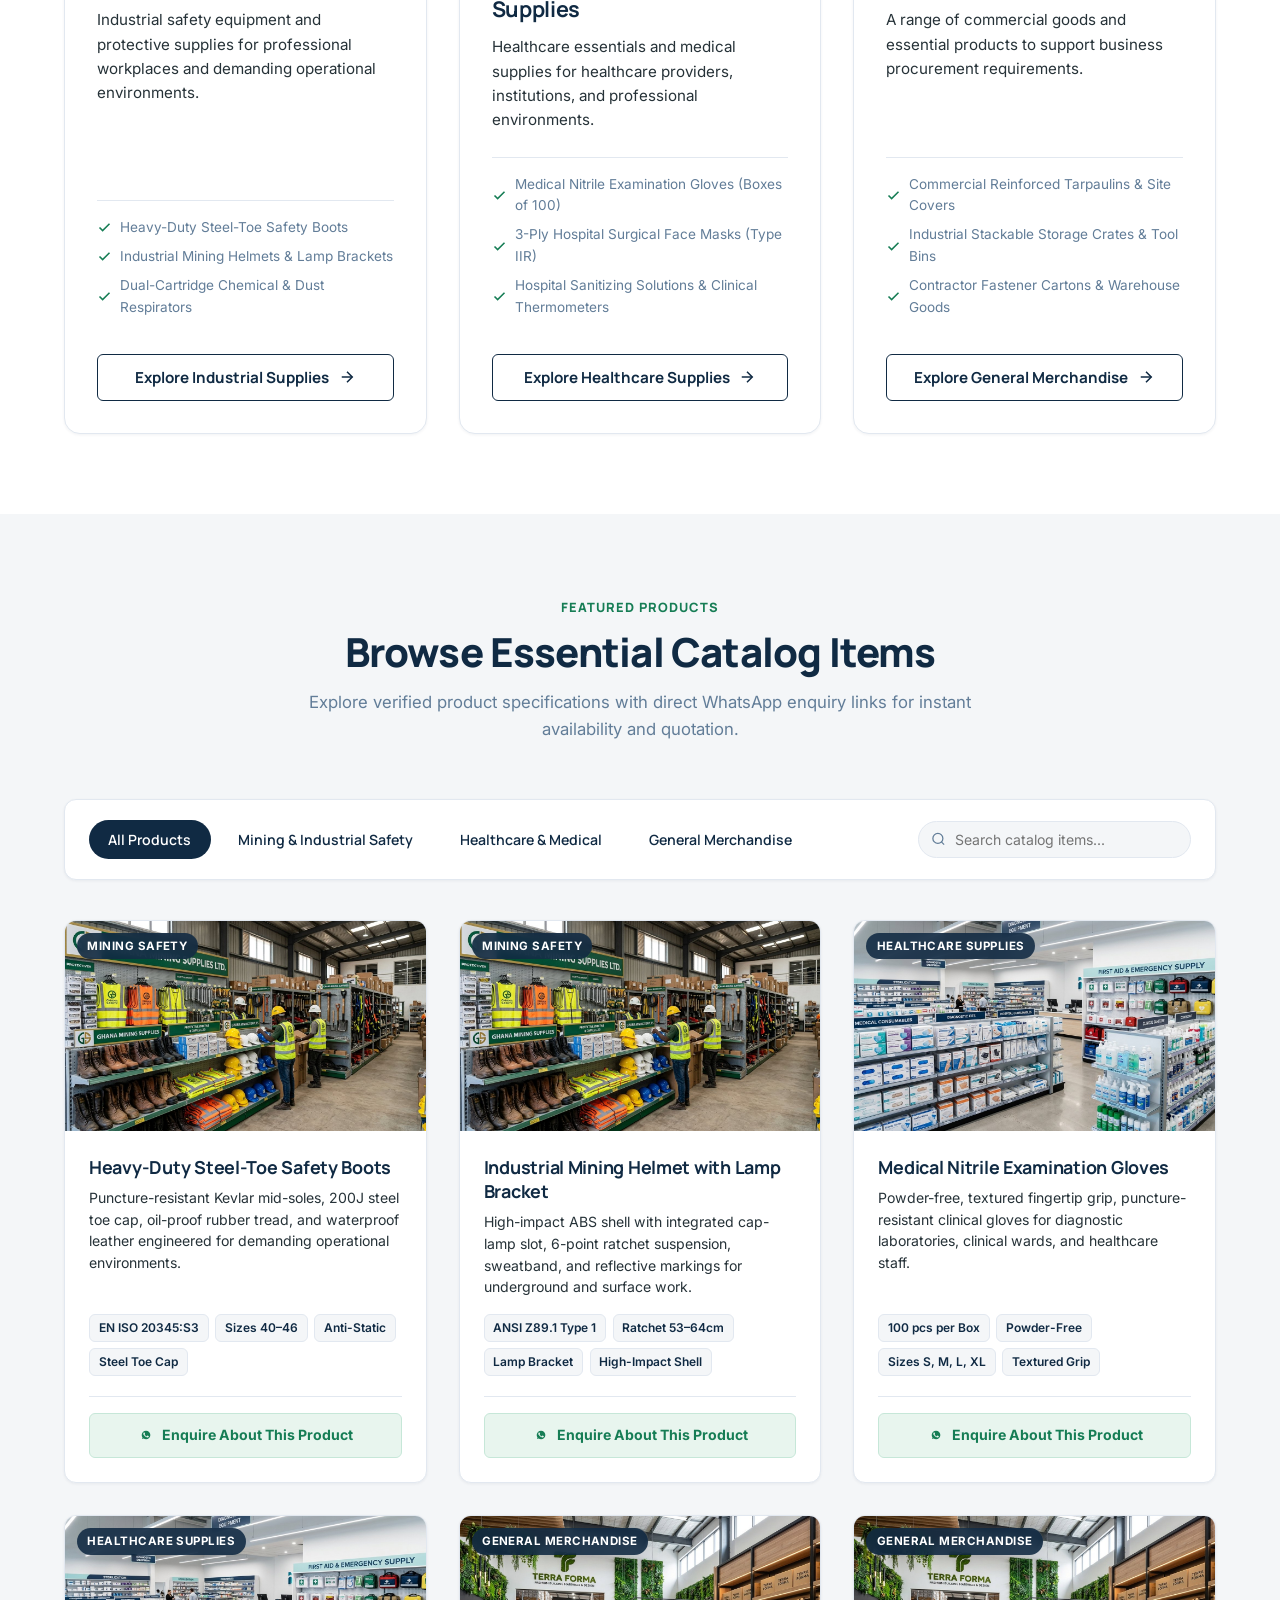
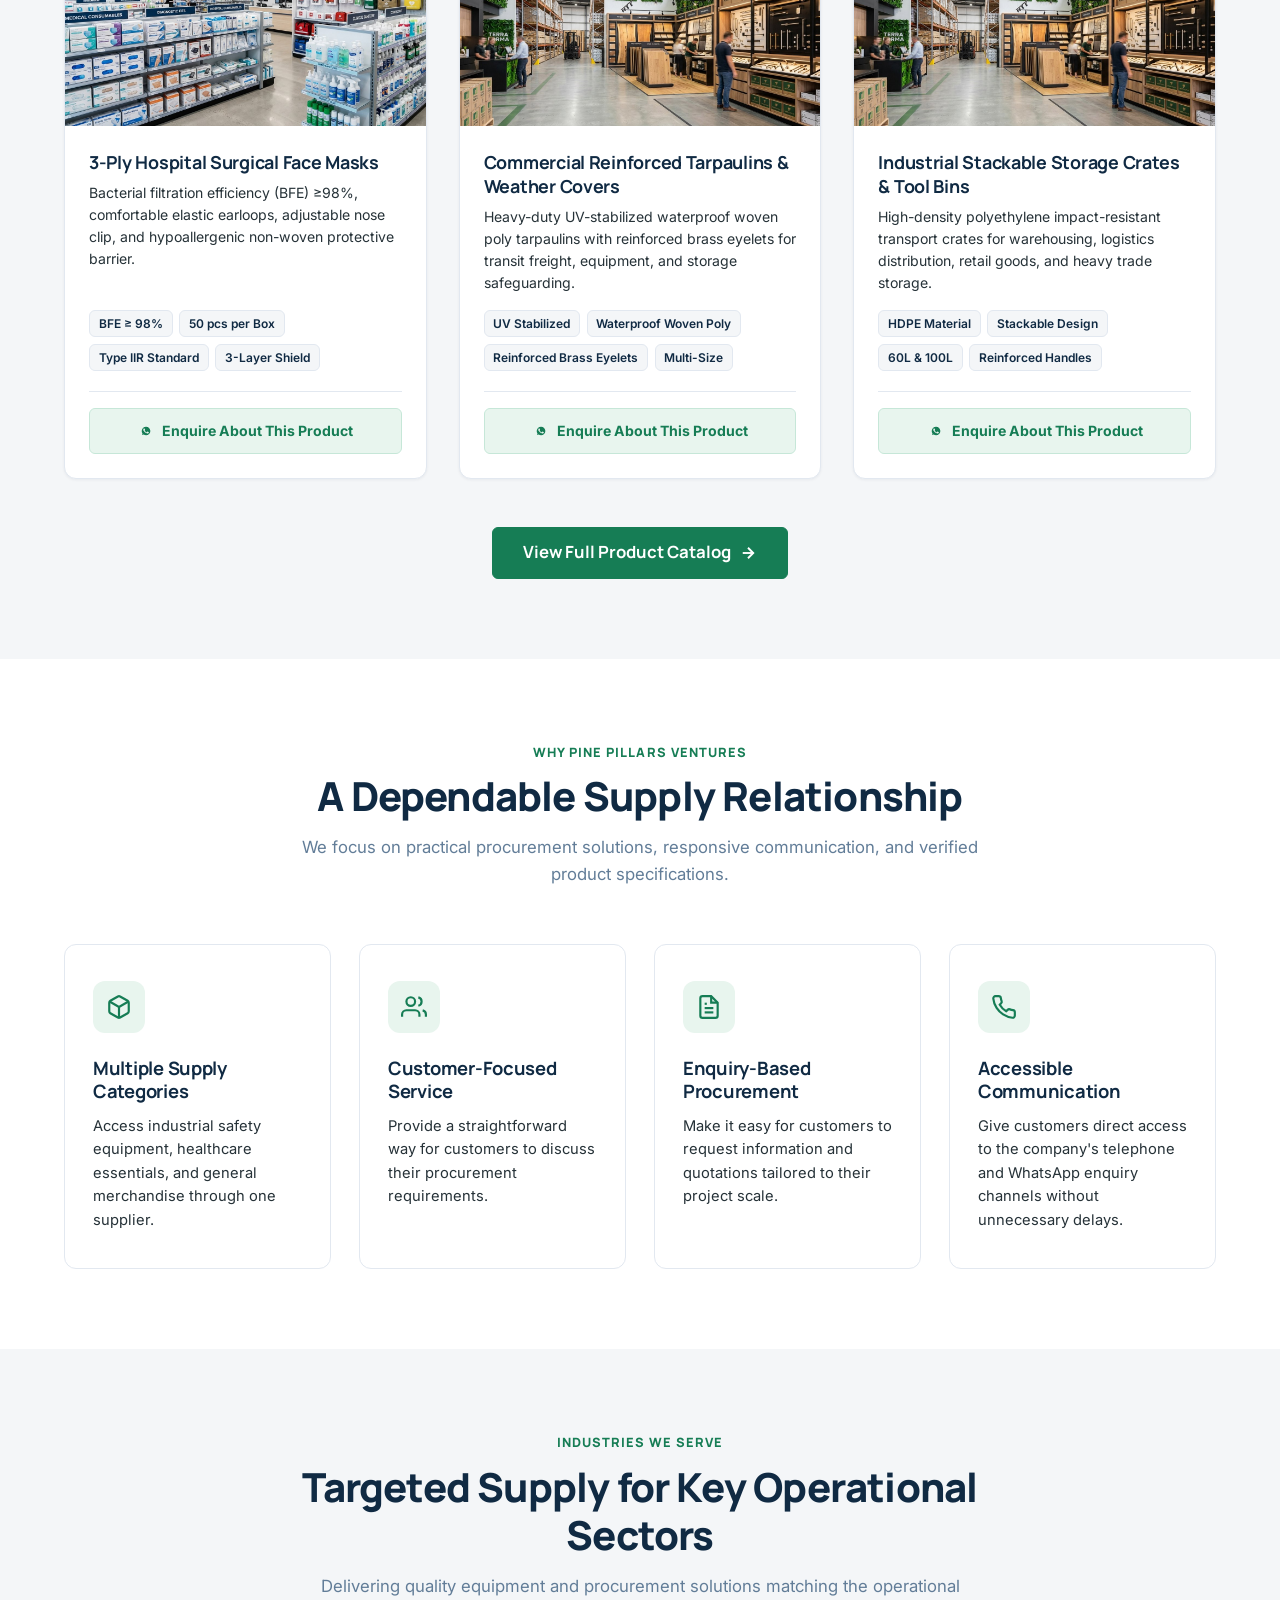
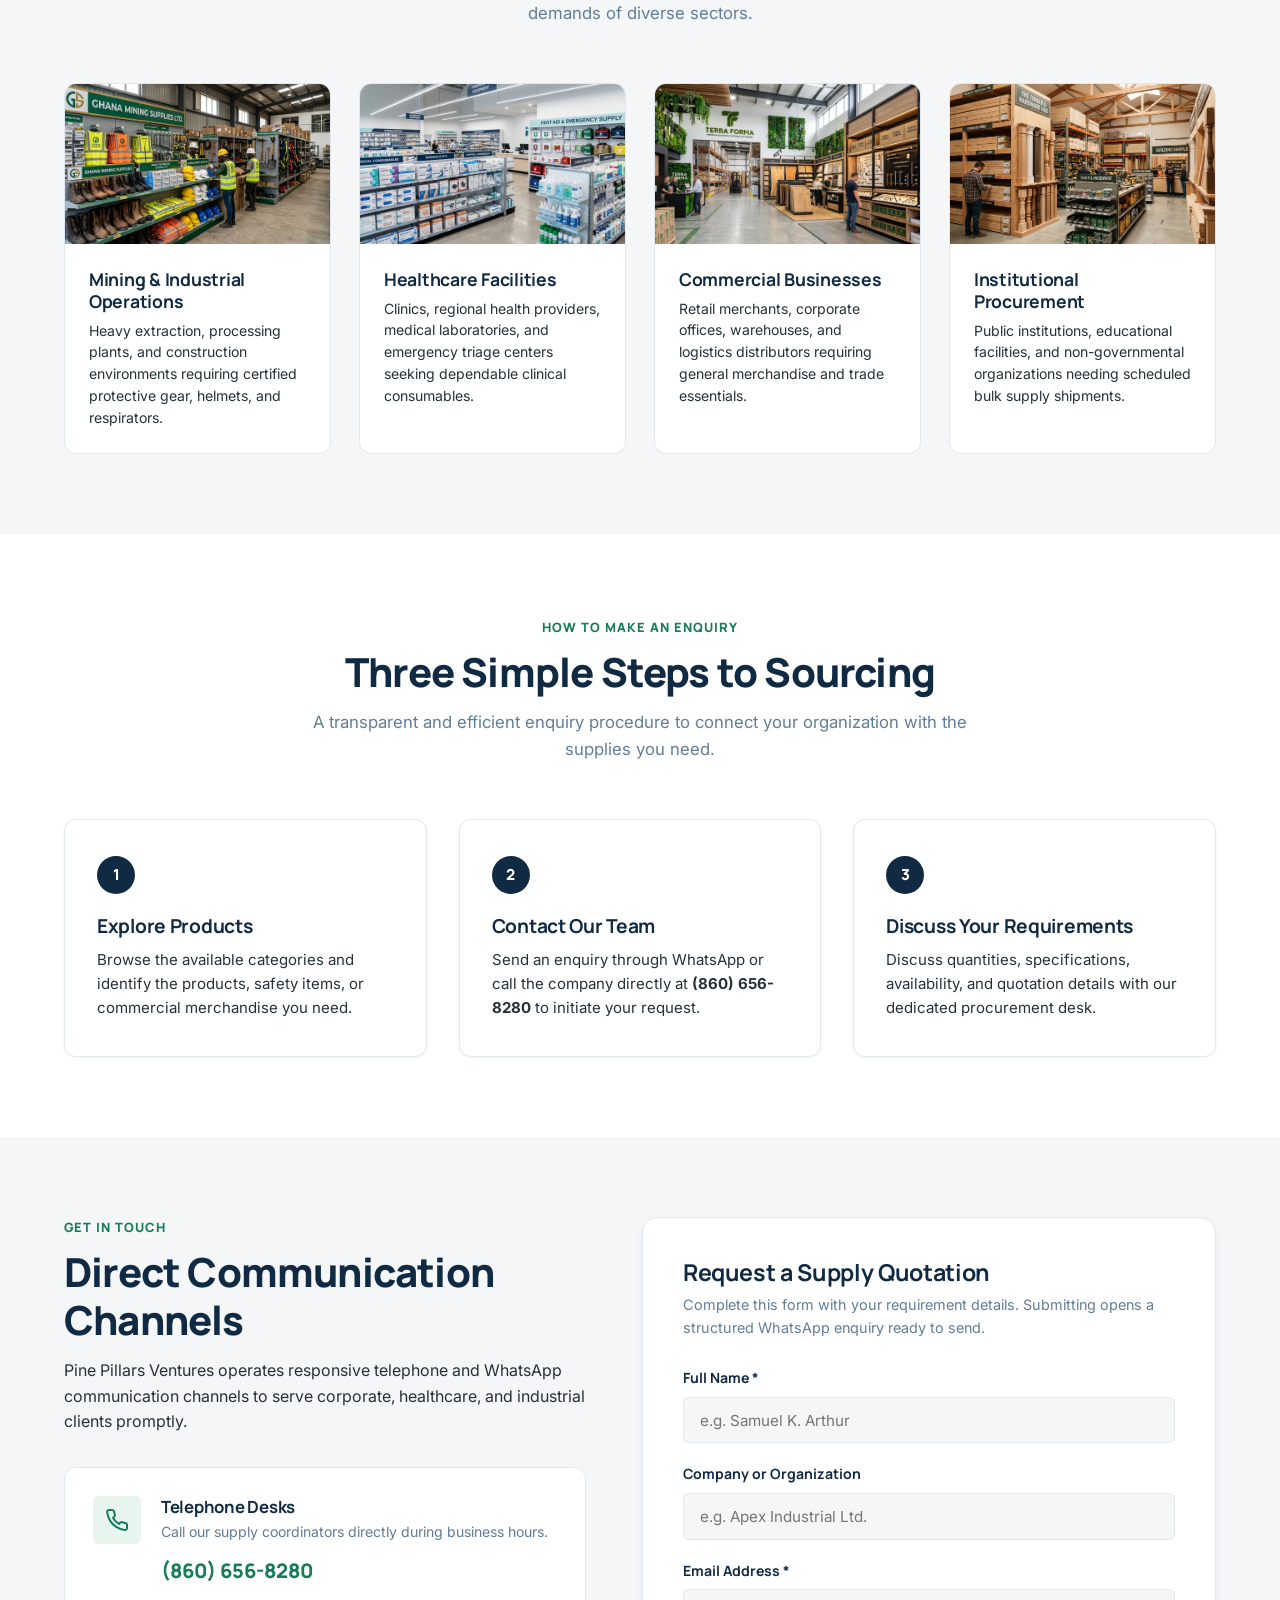
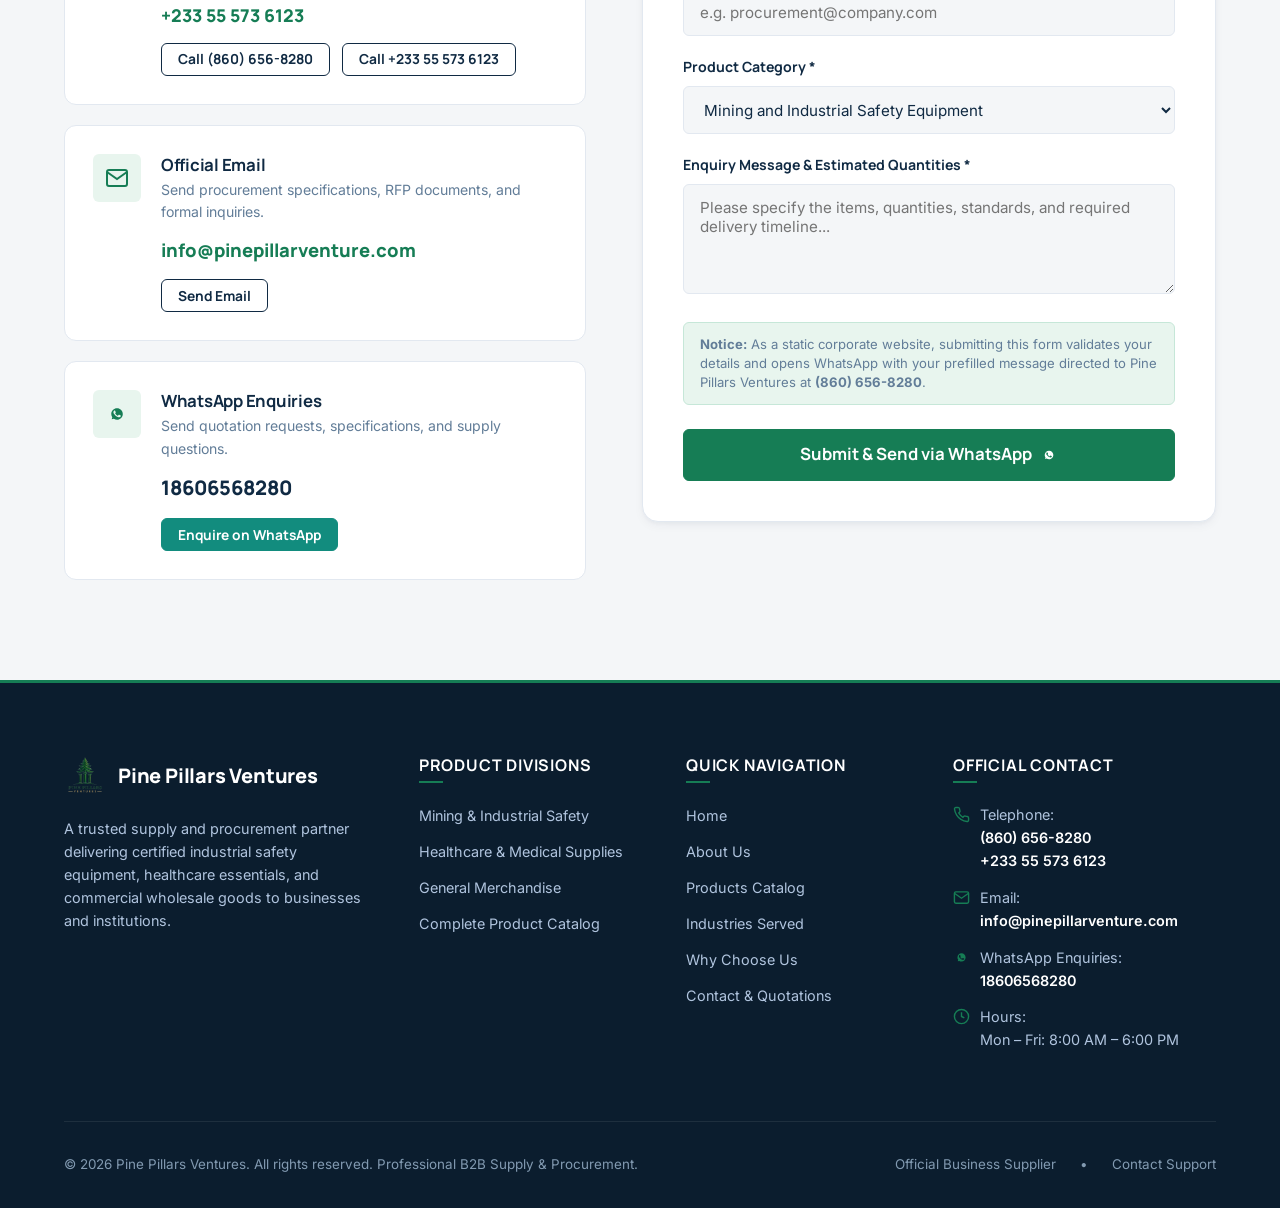
==== commit bde1daa8: "feat: add sitemap, product catalog, structured data, and contact info updates" ====
--- a/index.html
+++ b/index.html
@@ -3,52 +3,43 @@
 <head>
   <meta charset="UTF-8">
   <meta name="viewport" content="width=device-width, initial-scale=1.0">
-  <title>Pine Pillars Ventures | General Merchandise, Mining & Healthcare Supplies - Ghana</title>
-  <meta name="description" content="Pine Pillars Ventures is a registered Ghanaian supplier of certified Mining equipment, Healthcare & medical consumables, and General Merchandise across Ashanti Region and Ghana.">
-  <meta name="keywords" content="Pine Pillars Ventures, Mining Supplies Ghana, Healthcare Supplies Kumasi, General Merchandise, Ghana Post AF-0246-1870, Safety PPE Ashanti">
+  <title>Pine Pillars Ventures | Industrial Safety, Healthcare & Commercial Supplies</title>
+  <meta name="description" content="Pine Pillars Ventures is a professional B2B supplier of Mining and Industrial Safety Equipment, Healthcare and Medical Supplies, and General Merchandise wholesale goods.">
+  <meta name="keywords" content="Pine Pillars Ventures, industrial safety equipment, mining supplies PPE, healthcare supplies, medical consumables, general merchandise, commercial procurement wholesale">
   
-  <link rel="canonical" href="http://pinepillarventure.com/">
+  <link rel="canonical" href="https://pinepillarventure.com/">
 
   <!-- Favicon -->
   <link rel="icon" type="image/png" href="assets/logo-transparent.png">
   <link rel="apple-touch-icon" href="assets/logo.jpg">
 
   <!-- Open Graph -->
-  <meta property="og:title" content="Pine Pillars Ventures | General Merchandise, Mining & Healthcare Supplies - Ghana">
-  <meta property="og:description" content="Certified Mining Safety, Medical Consumables & Wholesale Merchandise in Ashanti Region, Ghana.">
-  <meta property="og:image" content="assets/banner.png">
-  <meta property="og:url" content="http://pinepillarventure.com/">
+  <meta property="og:title" content="Pine Pillars Ventures | Industrial Safety, Healthcare & Commercial Supplies">
+  <meta property="og:description" content="Reliable sourcing and supply of industrial safety equipment, healthcare essentials, and commercial goods for businesses and institutions.">
+  <meta property="og:image" content="assets/hero-warehouse.jpg">
+  <meta property="og:url" content="https://pinepillarventure.com/">
   <meta property="og:type" content="website">
 
-  <!-- Preconnect to Google Fonts for performance -->
+  <!-- Google Fonts Preconnect -->
   <link rel="preconnect" href="https://fonts.googleapis.com">
   <link rel="preconnect" href="https://fonts.gstatic.com" crossorigin>
 
   <!-- Stylesheet -->
   <link rel="stylesheet" href="styles.css">
 
-  <!-- Structured Data (JSON-LD) -->
+  <!-- Schema.org Structured Data -->
   <script type="application/ld+json">
   {
     "@context": "https://schema.org",
     "@type": "WholesaleStore",
     "name": "Pine Pillars Ventures",
-    "url": "http://pinepillarventure.com/",
-    "logo": "http://pinepillarventure.com/assets/logo-transparent.png",
-    "image": "http://pinepillarventure.com/assets/banner.png",
-    "description": "Registered Ghanaian supplier of certified Mining equipment & PPE, Healthcare and medical consumables, and General Wholesale Merchandise across Ashanti Region and Ghana.",
-    "telephone": "+233555736123",
-    "email": "wayontomson@gmail.com",
-    "address": {
-      "@type": "PostalAddress",
-      "streetAddress": "Ghana Post GPS: AF-0246-1870",
-      "addressLocality": "Ashanti Region",
-      "addressCountry": "GH"
-    },
-    "geo": {
-      "@type": "GeoCoordinates",
-      "addressCountry": "GH"
-    },
+    "url": "https://pinepillarventure.com/",
+    "logo": "https://pinepillarventure.com/assets/logo-transparent.png",
+    "image": "https://pinepillarventure.com/assets/hero-warehouse.jpg",
+    "description": "Reliable sourcing and supply of industrial safety equipment, healthcare essentials, and commercial goods for businesses and institutions.",
+    "telephone": ["+18606568280", "+233555736123"],
+    "email": "info@pinepillarventure.com",
+    "priceRange": "$$",
     "openingHoursSpecification": [
       {
         "@type": "OpeningHoursSpecification",
@@ -59,40 +50,40 @@
       {
         "@type": "OpeningHoursSpecification",
         "dayOfWeek": ["Saturday"],
-        "opens": "10:00",
-        "closes": "16:00"
+        "opens": "09:00",
+        "closes": "15:00"
       }
-    ],
-    "priceRange": "$$"
+    ]
   }
   </script>
 </head>
 <body>
 
+  <!-- Accessible Skip Link -->
+  <a href="#main-content" class="skip-link">Skip to main content</a>
+
   <!-- =================================================================
-       TOP QUICK CONTACT BAR
+       TOP UTILITY BAR
        ================================================================= -->
   <div class="top-bar">
     <div class="container top-bar-inner">
-      <div class="top-bar-info">
+      <div class="top-bar-contacts">
         <div class="top-bar-item">
-          <svg width="14" height="14" viewBox="0 0 24 24" fill="none" stroke="currentColor" stroke-width="2"><path d="M21 10c0 7-9 13-9 13s-9-6-9-13a9 9 0 0 1 18 0z"></path><circle cx="12" cy="10" r="3"></circle></svg>
-          <span>Ghana Post: <strong>AF-0246-1870</strong>, Ashanti Region</span>
+          <svg viewBox="0 0 24 24" fill="none" stroke="currentColor" stroke-width="2" aria-hidden="true"><path d="M22 16.92v3a2 2 0 0 1-2.18 2 19.79 19.79 0 0 1-8.63-3.07 19.5 19.5 0 0 1-6-6 19.79 19.79 0 0 1-3.07-8.67A2 2 0 0 1 4.11 2h3a2 2 0 0 1 2 1.72 12.84 12.84 0 0 0 .7 2.81 2 2 0 0 1-.45 2.11L8.09 9.91a16 16 0 0 0 6 6l1.27-1.27a2 2 0 0 1 2.11-.45 12.84 12.84 0 0 0 2.81.7A2 2 0 0 1 22 16.92z"/></svg>
+          <span><a href="tel:+18606568280">(860) 656-8280</a> &bull; <a href="tel:+233555736123">+233 55 573 6123</a></span>
         </div>
         <div class="top-bar-item">
-          <svg width="14" height="14" viewBox="0 0 24 24" fill="none" stroke="currentColor" stroke-width="2"><path d="M22 16.92v3a2 2 0 0 1-2.18 2 19.79 19.79 0 0 1-8.63-3.07 19.5 19.5 0 0 1-6-6 19.79 19.79 0 0 1-3.07-8.67A2 2 0 0 1 4.11 2h3a2 2 0 0 1 2 1.72 12.84 12.84 0 0 0 .7 2.81 2 2 0 0 1-.45 2.11L8.09 9.91a16 16 0 0 0 6 6l1.27-1.27a2 2 0 0 1 2.11-.45 12.84 12.84 0 0 0 2.81.7A2 2 0 0 1 22 16.92z"></path></svg>
-          <a href="tel:+233555736123">+233 55 573 6123</a>
+          <svg viewBox="0 0 24 24" fill="none" stroke="currentColor" stroke-width="2" aria-hidden="true"><path d="M4 4h16c1.1 0 2 .9 2 2v12c0 1.1-.9 2-2 2H4c-1.1 0-2-.9-2-2V6c0-1.1.9-2 2-2z"></path><polyline points="22,6 12,13 2,6"></polyline></svg>
+          <a href="mailto:info@pinepillarventure.com">info@pinepillarventure.com</a>
         </div>
         <div class="top-bar-item">
-          <svg width="14" height="14" viewBox="0 0 24 24" fill="none" stroke="currentColor" stroke-width="2"><path d="M4 4h16c1.1 0 2 .9 2 2v12c0 1.1-.9 2-2 2H4c-1.1 0-2-.9-2-2V6c0-1.1.9-2 2-2z"></path><polyline points="22,6 12,13 2,6"></polyline></svg>
-          <a href="mailto:wayontomson@gmail.com">wayontomson@gmail.com</a>
-        </div>
-      </div>
-      <div class="top-bar-actions">
-        <span class="top-badge">Verified Enterprise</span>
-        <a href="https://wa.me/233555736123?text=Hello%20Pine%20Pillars%20Ventures%2C%20I%20am%20inquiring%20about%20your%20products." target="_blank" rel="noopener" class="top-link">
-          WhatsApp Support &rarr;
-        </a>
+          <svg viewBox="0 0 24 24" fill="currentColor" aria-hidden="true"><path d="M12.031 6.172c-3.181 0-5.767 2.586-5.768 5.766-.001 1.298.38 2.27 1.019 3.287l-.582 2.128 2.182-.573c.978.58 1.911.928 3.149.929 3.182 0 5.767-2.587 5.768-5.766.001-3.187-2.575-5.771-5.768-5.771zm3.392 8.244c-.144.405-.837.774-1.17.824-.312.045-.694.062-2.146-.537-1.745-.722-2.883-2.511-2.97-2.628-.088-.117-.714-.949-.714-1.809 0-.859.45-1.282.61-1.455.16-.174.348-.217.464-.217.116 0 .232.001.333.006.107.005.25-.041.391.298.145.348.493 1.202.536 1.29.043.087.072.189.014.305-.058.116-.087.188-.174.29-.087.101-.183.226-.261.305-.088.087-.179.182-.077.357.102.174.453.747.973 1.21 1.014.904 1.297.989 1.48 1.062.183.072.29-.014.398-.145.109-.131.464-.537.587-.725.123-.189.247-.16.413-.099.167.061 1.058.499 1.239.589.181.09.302.134.346.208.044.075.044.435-.1 1.84z"/></svg>
+          <span>WhatsApp: <a href="https://wa.me/18606568280" target="_blank" rel="noopener noreferrer">18606568280</a></span>
+        </div>
+      </div>
+      <div class="top-bar-badge">
+        <span class="dot" aria-hidden="true"></span>
+        <span>Active B2B Supply & Procurement Desk</span>
       </div>
     </div>
   </div>
@@ -100,468 +91,735 @@
   <!-- =================================================================
        MAIN SITE HEADER & NAVIGATION
        ================================================================= -->
-  <header class="site-header" id="header">
+  <header class="site-header" id="site-header">
     <div class="container navbar">
-      <a href="index.html" class="brand-link" aria-label="Pine Pillars Ventures Home">
-        <img src="assets/logo-transparent.png" alt="Pine Pillars Ventures Logo" class="brand-logo-img">
-        <div class="brand-text">
-          <span class="brand-title">Pine Pillars</span>
-          <div class="brand-subtitle-row">
-            <span class="brand-ventures">Ventures</span>
-            <span class="brand-dot"></span>
-            <span class="brand-retail">General Merchandise</span>
-          </div>
+      <a href="index.html" class="brand" aria-label="Pine Pillars Ventures - Return to Homepage">
+        <img src="assets/logo-transparent.png" alt="Pine Pillars Ventures Crest Logo" class="brand-logo-img">
+        <div class="brand-text-wrap">
+          <span class="brand-name">Pine Pillars Ventures</span>
+          <span class="brand-tagline">Industrial &bull; Healthcare &bull; Merchandise</span>
         </div>
       </a>
 
-      <!-- Mobile Backdrop Overlay -->
-      <div class="nav-overlay" id="nav-overlay"></div>
-
-      <!-- Navigation Drawer -->
-      <nav class="nav-links" id="nav-links" aria-label="Main Navigation">
-        <div class="drawer-header">
-          <div class="drawer-brand">
-            <img src="assets/logo-transparent.png" alt="Pine Pillars" class="drawer-logo-img">
-            <div>
-              <strong style="font-family:var(--font-brand); color:var(--pine-900); font-size:1.05rem; display:block; letter-spacing:0.5px;">PINE PILLARS</strong>
-              <small style="color:var(--gold-600); font-weight:800; letter-spacing:1px; text-transform:uppercase; font-size:0.68rem;">GENERAL MERCHANDISE</small>
-            </div>
-          </div>
-          <button class="drawer-close" id="drawer-close" aria-label="Close menu">&times;</button>
-        </div>
-
-        <div class="drawer-tagline-badge">
-          <span>Mining Supplies &bull; Healthcare &bull; General Goods</span>
-        </div>
-
-        <a href="index.html" class="nav-link active">
-          <span class="nav-link-content">
-            <span class="nav-icon"><svg width="18" height="18" viewBox="0 0 24 24" fill="none" stroke="currentColor" stroke-width="2"><path d="M3 9l9-7 9 7v11a2 2 0 0 1-2 2H5a2 2 0 0 1-2-2z"></path><polyline points="9 22 9 12 15 12 15 22"></polyline></svg></span>
-            <span>Home</span>
-          </span>
-          <span class="nav-chevron">&rsaquo;</span>
-        </a>
-
-        <a href="about.html" class="nav-link">
-          <span class="nav-link-content">
-            <span class="nav-icon"><svg width="18" height="18" viewBox="0 0 24 24" fill="none" stroke="currentColor" stroke-width="2"><circle cx="12" cy="12" r="10"></circle><line x1="12" y1="16" x2="12" y2="12"></line><line x1="12" y1="8" x2="12.01" y2="8"></line></svg></span>
-            <span>About Us</span>
-          </span>
-          <span class="nav-chevron">&rsaquo;</span>
-        </a>
-
-        <a href="pillars.html" class="nav-link">
-          <span class="nav-link-content">
-            <span class="nav-icon"><svg width="18" height="18" viewBox="0 0 24 24" fill="none" stroke="currentColor" stroke-width="2"><path d="M12 2L2 7l10 5 10-5-10-5zM2 17l10 5 10-5M2 12l10 5 10-5"></path></svg></span>
-            <span>Our Pillars</span>
-          </span>
-          <span class="nav-chevron">&rsaquo;</span>
-        </a>
-
-        <a href="catalog.html" class="nav-link">
-          <span class="nav-link-content">
-            <span class="nav-icon"><svg width="18" height="18" viewBox="0 0 24 24" fill="none" stroke="currentColor" stroke-width="2"><rect x="2" y="7" width="20" height="14" rx="2" ry="2"></rect><path d="M16 21V5a2 2 0 0 0-2-2h-4a2 2 0 0 0-2 2v16"></path></svg></span>
-            <span>Product Catalog</span>
-          </span>
-          <span class="nav-chevron">&rsaquo;</span>
-        </a>
-
-        <a href="why-us.html" class="nav-link">
-          <span class="nav-link-content">
-            <span class="nav-icon"><svg width="18" height="18" viewBox="0 0 24 24" fill="none" stroke="currentColor" stroke-width="2"><polygon points="12 2 15.09 8.26 22 9.27 17 14.14 18.18 21.02 12 17.77 5.82 21.02 7 14.14 2 9.27 8.91 8.26 12 2"></polygon></svg></span>
-            <span>Why Choose Us</span>
-          </span>
-          <span class="nav-chevron">&rsaquo;</span>
-        </a>
-
-        <a href="contact.html" class="nav-link">
-          <span class="nav-link-content">
-            <span class="nav-icon"><svg width="18" height="18" viewBox="0 0 24 24" fill="none" stroke="currentColor" stroke-width="2"><path d="M22 16.92v3a2 2 0 0 1-2.18 2 19.79 19.79 0 0 1-8.63-3.07 19.5 19.5 0 0 1-6-6 19.79 19.79 0 0 1-3.07-8.67A2 2 0 0 1 4.11 2h3a2 2 0 0 1 2 1.72 12.84 12.84 0 0 0 .7 2.81 2 2 0 0 1-.45 2.11L8.09 9.91a16 16 0 0 0 6 6l1.27-1.27a2 2 0 0 1 2.11-.45 12.84 12.84 0 0 0 2.81.7A2 2 0 0 1 22 16.92z"></path></svg></span>
-            <span>Contact</span>
-          </span>
-          <span class="nav-chevron">&rsaquo;</span>
-        </a>
-
-        <div class="drawer-footer-actions">
-          <a href="https://wa.me/233555736123?text=Hello%20Pine%20Pillars%20Ventures%21%20I%20am%20chatting%20from%20your%20website." target="_blank" rel="noopener" class="btn btn-whatsapp">
-            <svg width="18" height="18" viewBox="0 0 24 24" fill="currentColor"><path d="M12.031 6.172c-3.181 0-5.767 2.586-5.768 5.766-.001 1.298.38 2.27 1.019 3.287l-.582 2.128 2.182-.573c.978.58 1.911.928 3.149.929 3.182 0 5.767-2.587 5.768-5.766.001-3.187-2.575-5.771-5.768-5.771zm3.392 8.244c-.144.405-.837.774-1.17.824-.312.045-.694.062-2.146-.537-1.745-.722-2.883-2.511-2.97-2.628-.088-.117-.714-.949-.714-1.809 0-.859.45-1.282.61-1.455.16-.174.348-.217.464-.217.116 0 .232.001.333.006.107.005.25-.041.391.298.145.348.493 1.202.536 1.29.043.087.072.189.014.305-.058.116-.087.188-.174.29-.087.101-.183.226-.261.305-.088.087-.179.182-.077.357.102.174.453.747.973 1.21 1.014.904 1.297.989 1.48 1.062.183.072.29-.014.398-.145.109-.131.464-.537.587-.725.123-.189.247-.16.413-.099.167.061 1.058.499 1.239.589.181.09.302.134.346.208.044.075.044.435-.1 1.84z"/></svg>
-            <span>WhatsApp Us</span>
-          </a>
-          <a href="tel:+233555736123" class="btn btn-primary">
-            <svg width="18" height="18" viewBox="0 0 24 24" fill="none" stroke="currentColor" stroke-width="2"><path d="M22 16.92v3a2 2 0 0 1-2.18 2 19.79 19.79 0 0 1-8.63-3.07 19.5 19.5 0 0 1-6-6 19.79 19.79 0 0 1-3.07-8.67A2 2 0 0 1 4.11 2h3a2 2 0 0 1 2 1.72 12.84 12.84 0 0 0 .7 2.81 2 2 0 0 1-.45 2.11L8.09 9.91a16 16 0 0 0 6 6l1.27-1.27a2 2 0 0 1 2.11-.45 12.84 12.84 0 0 0 2.81.7A2 2 0 0 1 22 16.92z"></path></svg>
-            <span>Call +233 55 573 6123</span>
-          </a>
-          <div class="drawer-contact-meta">
-            <small>📍 Ashanti Region, Ghana &bull; Active Supply Desk</small>
-          </div>
-        </div>
+      <!-- Desktop Navigation Menu -->
+      <nav aria-label="Primary Navigation">
+        <ul class="nav-menu">
+          <li><a href="index.html" class="nav-link active">Home</a></li>
+          <li><a href="about.html" class="nav-link">About Us</a></li>
+          <li><a href="products.html" class="nav-link">Products</a></li>
+          <li><a href="#industries" class="nav-link">Industries Served</a></li>
+          <li><a href="#why-us" class="nav-link">Why Choose Us</a></li>
+          <li><a href="contact.html" class="nav-link">Contact</a></li>
+        </ul>
       </nav>
 
-      <div class="nav-actions">
-        <a href="https://wa.me/233555736123?text=Hello%20Pine%20Pillars%20Ventures%21" target="_blank" rel="noopener" class="btn-whatsapp-header" title="Chat on WhatsApp">
-          <svg width="18" height="18" viewBox="0 0 24 24" fill="currentColor"><path d="M12.031 6.172c-3.181 0-5.767 2.586-5.768 5.766-.001 1.298.38 2.27 1.019 3.287l-.582 2.128 2.182-.573c.978.58 1.911.928 3.149.929 3.182 0 5.767-2.587 5.768-5.766.001-3.187-2.575-5.771-5.768-5.771zm3.392 8.244c-.144.405-.837.774-1.17.824-.312.045-.694.062-2.146-.537-1.745-.722-2.883-2.511-2.97-2.628-.088-.117-.714-.949-.714-1.809 0-.859.45-1.282.61-1.455.16-.174.348-.217.464-.217.116 0 .232.001.333.006.107.005.25-.041.391.298.145.348.493 1.202.536 1.29.043.087.072.189.014.305-.058.116-.087.188-.174.29-.087.101-.183.226-.261.305-.088.087-.179.182-.077.357.102.174.453.747.973 1.21 1.014.904 1.297.989 1.48 1.062.183.072.29-.014.398-.145.109-.131.464-.537.587-.725.123-.189.247-.16.413-.099.167.061 1.058.499 1.239.589.181.09.302.134.346.208.044.075.044.435-.1 1.84z"/></svg>
-          <span>Chat Now</span>
-        </a>
-        <a href="contact.html" class="btn-quote-header">Contact Us</a>
-        <button class="menu-toggle" id="menu-toggle" aria-label="Toggle navigation menu">
-          <svg width="24" height="24" viewBox="0 0 24 24" fill="none" stroke="currentColor" stroke-width="2"><path d="M4 6h16M4 12h16M4 18h16"/></svg>
+      <!-- Action Buttons -->
+      <div class="header-actions">
+        <a href="#quote-section" class="btn btn-primary btn-sm">Request a Quote</a>
+        <button class="mobile-toggle" aria-label="Toggle navigation menu" aria-expanded="false" aria-controls="mobile-drawer">
+          <svg viewBox="0 0 24 24" fill="none" stroke="currentColor" stroke-width="2.2" aria-hidden="true"><path d="M4 6h16M4 12h16M4 18h16"/></svg>
         </button>
       </div>
     </div>
   </header>
 
+  <!-- Mobile Backdrop Overlay -->
+  <div class="mobile-overlay" aria-hidden="true"></div>
+
+  <!-- Mobile Drawer -->
+  <aside class="mobile-drawer" id="mobile-drawer" aria-label="Mobile Navigation" aria-hidden="true">
+    <div class="mobile-drawer-header">
+      <div class="brand">
+        <img src="assets/logo-transparent.png" alt="Pine Pillars Ventures Logo" style="width: 36px; height: 36px;">
+        <span class="brand-name" style="font-size: 1.1rem;">Pine Pillars</span>
+      </div>
+      <button class="drawer-close" aria-label="Close navigation menu">
+        <svg width="24" height="24" viewBox="0 0 24 24" fill="none" stroke="currentColor" stroke-width="2" aria-hidden="true"><line x1="18" y1="6" x2="6" y2="18"></line><line x1="6" y1="6" x2="18" y2="18"></line></svg>
+      </button>
+    </div>
+    <ul class="mobile-nav-links">
+      <li><a href="index.html" class="mobile-nav-link active">Home</a></li>
+      <li><a href="about.html" class="mobile-nav-link">About Us</a></li>
+      <li><a href="products.html" class="mobile-nav-link">Products</a></li>
+      <li><a href="#industries" class="mobile-nav-link">Industries Served</a></li>
+      <li><a href="#why-us" class="mobile-nav-link">Why Choose Us</a></li>
+      <li><a href="contact.html" class="mobile-nav-link">Contact</a></li>
+    </ul>
+    <div class="mobile-drawer-footer">
+      <a href="#quote-section" class="btn btn-primary" style="width: 100%;">Request a Quote</a>
+      <a href="https://wa.me/18606568280" target="_blank" rel="noopener noreferrer" class="btn btn-whatsapp" style="width: 100%;">
+        <svg width="18" height="18" viewBox="0 0 24 24" fill="currentColor"><path d="M12.031 6.172c-3.181 0-5.767 2.586-5.768 5.766-.001 1.298.38 2.27 1.019 3.287l-.582 2.128 2.182-.573c.978.58 1.911.928 3.149.929 3.182 0 5.767-2.587 5.768-5.766.001-3.187-2.575-5.771-5.768-5.771zm3.392 8.244c-.144.405-.837.774-1.17.824-.312.045-.694.062-2.146-.537-1.745-.722-2.883-2.511-2.97-2.628-.088-.117-.714-.949-.714-1.809 0-.859.45-1.282.61-1.455.16-.174.348-.217.464-.217.116 0 .232.001.333.006.107.005.25-.041.391.298.145.348.493 1.202.536 1.29.043.087.072.189.014.305-.058.116-.087.188-.174.29-.087.101-.183.226-.261.305-.088.087-.179.182-.077.357.102.174.453.747.973 1.21 1.014.904 1.297.989 1.48 1.062.183.072.29-.014.398-.145.109-.131.464-.537.587-.725.123-.189.247-.16.413-.099.167.061 1.058.499 1.239.589.181.09.302.134.346.208.044.075.044.435-.1 1.84z"/></svg>
+        <span>WhatsApp: (860) 656-8280</span>
+      </a>
+    </div>
+  </aside>
+
   <!-- =================================================================
-       HERO SECTION (STREAMLINED & HIGH IMPACT)
+       MAIN CONTENT CONTAINER
        ================================================================= -->
-  <section class="hero-section" id="home">
-    <div class="hero-pattern"></div>
-    <div class="container hero-grid">
-      <div class="hero-content">
-        <div class="hero-pill-badge">
-          <span class="pulse-dot"></span>
-          <span>General Merchandise &bull; Mining Supplies &bull; Healthcare Supplies</span>
-        </div>
-        <h1 class="hero-title">
-          Essential Supplies. <br>
-          <span class="highlight-gold">Unwavering Reliability.</span>
-        </h1>
-        <p class="hero-description">
-          <strong>Pine Pillars Ventures</strong> is your trusted, registered supply partner in Ghana. We deliver certified <strong>Mining safety equipment</strong>, hospital-grade <strong>Healthcare & clinical supplies</strong>, and top-quality <strong>General Merchandise</strong> across the Ashanti Region and nationwide.
-        </p>
-
-        <div class="hero-cta-group">
-          <a href="catalog.html" class="btn btn-primary">
-            <span>Explore Catalog</span>
-            <svg width="18" height="18" viewBox="0 0 24 24" fill="none" stroke="currentColor" stroke-width="2"><path d="M5 12h14M12 5l7 7-7 7"/></svg>
+  <main id="main-content">
+
+    <!-- ===============================================================
+         HERO SECTION
+         =============================================================== -->
+    <section class="hero-section" aria-label="Introduction">
+      <div class="container hero-grid">
+        <!-- Left Column: Content -->
+        <div class="hero-content">
+          <span class="hero-label">YOUR TRUSTED SUPPLY PARTNER</span>
+          <h1 class="hero-title">
+            Essential Supplies. <br>
+            <span class="accent">Built on Trust.</span>
+          </h1>
+          <p class="hero-description">
+            Reliable sourcing and supply of industrial safety equipment, healthcare essentials, and commercial goods for businesses and institutions.
+          </p>
+          <div class="hero-cta-group">
+            <a href="products.html" class="btn btn-primary btn-lg">
+              <span>Explore Our Products</span>
+              <svg viewBox="0 0 24 24" fill="none" stroke="currentColor" stroke-width="2.5" aria-hidden="true"><line x1="5" y1="12" x2="19" y2="12"></line><polyline points="12 5 19 12 12 19"></polyline></svg>
+            </a>
+            <a href="#quote-section" class="btn btn-outline btn-lg">Request a Quote</a>
+          </div>
+          <div class="hero-subline">
+            <span>Industrial Supplies</span>
+            <span>&bull;</span>
+            <span>Healthcare Essentials</span>
+            <span>&bull;</span>
+            <span>General Merchandise</span>
+          </div>
+        </div>
+
+        <!-- Right Column: Professional Image Showcase -->
+        <div class="hero-media">
+          <div class="hero-image-card">
+            <img src="assets/hero-warehouse.jpg" alt="Organized commercial warehouse and industrial supply distribution center" width="600" height="480">
+            <div class="hero-media-badge">
+              <div class="hero-media-badge-text">
+                <h4>Commercial Supply & Logistics</h4>
+                <p>Equipping industry, healthcare, and wholesale trade</p>
+              </div>
+              <span class="hero-media-badge-pill">Verified Supplier</span>
+            </div>
+          </div>
+        </div>
+      </div>
+    </section>
+
+    <!-- ===============================================================
+         TRUST AND CREDIBILITY SECTION
+         =============================================================== -->
+    <section class="trust-section" aria-label="Key Business Focus">
+      <div class="container">
+        <div class="trust-grid">
+          <!-- Indicator 1 -->
+          <div class="trust-card">
+            <div class="trust-icon-box" aria-hidden="true">
+              <svg viewBox="0 0 24 24" fill="none" stroke="currentColor" stroke-width="2"><path d="M12 22s8-4 8-10V5l-8-3-8 3v7c0 6 8 10 8 10z"></path></svg>
+            </div>
+            <div class="trust-card-body">
+              <h3>Industrial Supply Solutions</h3>
+              <p>Certified PPE and heavy-duty safety gear for demanding operational sites.</p>
+            </div>
+          </div>
+
+          <!-- Indicator 2 -->
+          <div class="trust-card">
+            <div class="trust-icon-box" aria-hidden="true">
+              <svg viewBox="0 0 24 24" fill="none" stroke="currentColor" stroke-width="2"><path d="M22 12h-4l-3 9L9 3l-3 9H2"></path></svg>
+            </div>
+            <div class="trust-card-body">
+              <h3>Healthcare Supply Solutions</h3>
+              <p>Clinical consumables, protective wear, and reliable medical provisions.</p>
+            </div>
+          </div>
+
+          <!-- Indicator 3 -->
+          <div class="trust-card">
+            <div class="trust-icon-box" aria-hidden="true">
+              <svg viewBox="0 0 24 24" fill="none" stroke="currentColor" stroke-width="2"><rect x="2" y="7" width="20" height="14" rx="2" ry="2"></rect><path d="M16 21V5a2 2 0 0 0-2-2h-4a2 2 0 0 0-2 2v16"></path></svg>
+            </div>
+            <div class="trust-card-body">
+              <h3>Commercial Procurement</h3>
+              <p>Dependable wholesale sourcing for trade, business, and commercial institutions.</p>
+            </div>
+          </div>
+
+          <!-- Indicator 4 -->
+          <div class="trust-card">
+            <div class="trust-icon-box" aria-hidden="true">
+              <svg viewBox="0 0 24 24" fill="none" stroke="currentColor" stroke-width="2"><path d="M21 15a2 2 0 0 1-2 2H7l-4 4V5a2 2 0 0 1 2-2h14a2 2 0 0 1 2 2z"></path></svg>
+            </div>
+            <div class="trust-card-body">
+              <h3>Responsive Customer Enquiries</h3>
+              <p>Direct telephone and WhatsApp communication for rapid quote fulfillment.</p>
+            </div>
+          </div>
+        </div>
+      </div>
+    </section>
+
+    <!-- ===============================================================
+         PRODUCT DIVISIONS
+         =============================================================== -->
+    <section class="section" id="divisions" aria-labelledby="divisions-heading">
+      <div class="container">
+        <div class="section-header">
+          <span class="section-label">OUR SUPPLY DIVISIONS</span>
+          <h2 class="section-title" id="divisions-heading">Essential Sourcing Across Three Primary Lines</h2>
+          <p class="section-subtitle">
+            Explore our range of essential products for industrial operations, healthcare environments, and commercial needs.
+          </p>
+        </div>
+
+        <div class="divisions-grid">
+          <!-- CARD ONE: MINING & INDUSTRIAL SAFETY -->
+          <article class="division-card">
+            <div class="division-media">
+              <img src="assets/mining-supplies.jpg" alt="Industrial safety equipment, helmets, and personal protective wear" class="division-img" loading="lazy">
+              <span class="division-tag">Division 01</span>
+            </div>
+            <div class="division-body">
+              <h3 class="division-title">Mining & Industrial Safety</h3>
+              <p class="division-desc">
+                Industrial safety equipment and protective supplies for professional workplaces and demanding operational environments.
+              </p>
+              <ul class="division-highlights">
+                <li>
+                  <svg viewBox="0 0 24 24" fill="none" stroke="currentColor" stroke-width="2.5" aria-hidden="true"><polyline points="20 6 9 17 4 12"></polyline></svg>
+                  <span>Heavy-Duty Steel-Toe Safety Boots</span>
+                </li>
+                <li>
+                  <svg viewBox="0 0 24 24" fill="none" stroke="currentColor" stroke-width="2.5" aria-hidden="true"><polyline points="20 6 9 17 4 12"></polyline></svg>
+                  <span>Industrial Mining Helmets & Lamp Brackets</span>
+                </li>
+                <li>
+                  <svg viewBox="0 0 24 24" fill="none" stroke="currentColor" stroke-width="2.5" aria-hidden="true"><polyline points="20 6 9 17 4 12"></polyline></svg>
+                  <span>Dual-Cartridge Chemical & Dust Respirators</span>
+                </li>
+              </ul>
+              <a href="products.html?category=mining" class="btn btn-outline" style="width: 100%;">
+                <span>Explore Industrial Supplies</span>
+                <svg viewBox="0 0 24 24" fill="none" stroke="currentColor" stroke-width="2" aria-hidden="true"><line x1="5" y1="12" x2="19" y2="12"></line><polyline points="12 5 19 12 12 19"></polyline></svg>
+              </a>
+            </div>
+          </article>
+
+          <!-- CARD TWO: HEALTHCARE & MEDICAL SUPPLIES -->
+          <article class="division-card">
+            <div class="division-media">
+              <img src="assets/healthcare-supplies.jpg" alt="Healthcare essentials and clinical protective consumables" class="division-img" loading="lazy">
+              <span class="division-tag">Division 02</span>
+            </div>
+            <div class="division-body">
+              <h3 class="division-title">Healthcare & Medical Supplies</h3>
+              <p class="division-desc">
+                Healthcare essentials and medical supplies for healthcare providers, institutions, and professional environments.
+              </p>
+              <ul class="division-highlights">
+                <li>
+                  <svg viewBox="0 0 24 24" fill="none" stroke="currentColor" stroke-width="2.5" aria-hidden="true"><polyline points="20 6 9 17 4 12"></polyline></svg>
+                  <span>Medical Nitrile Examination Gloves (Boxes of 100)</span>
+                </li>
+                <li>
+                  <svg viewBox="0 0 24 24" fill="none" stroke="currentColor" stroke-width="2.5" aria-hidden="true"><polyline points="20 6 9 17 4 12"></polyline></svg>
+                  <span>3-Ply Hospital Surgical Face Masks (Type IIR)</span>
+                </li>
+                <li>
+                  <svg viewBox="0 0 24 24" fill="none" stroke="currentColor" stroke-width="2.5" aria-hidden="true"><polyline points="20 6 9 17 4 12"></polyline></svg>
+                  <span>Hospital Sanitizing Solutions & Clinical Thermometers</span>
+                </li>
+              </ul>
+              <a href="products.html?category=healthcare" class="btn btn-outline" style="width: 100%;">
+                <span>Explore Healthcare Supplies</span>
+                <svg viewBox="0 0 24 24" fill="none" stroke="currentColor" stroke-width="2" aria-hidden="true"><line x1="5" y1="12" x2="19" y2="12"></line><polyline points="12 5 19 12 12 19"></polyline></svg>
+              </a>
+            </div>
+          </article>
+
+          <!-- CARD THREE: GENERAL MERCHANDISE -->
+          <article class="division-card">
+            <div class="division-media">
+              <img src="assets/showroom.jpg" alt="Commercial warehouse goods and general merchandise storage" class="division-img" loading="lazy">
+              <span class="division-tag">Division 03</span>
+            </div>
+            <div class="division-body">
+              <h3 class="division-title">General Merchandise</h3>
+              <p class="division-desc">
+                A range of commercial goods and essential products to support business procurement requirements.
+              </p>
+              <ul class="division-highlights">
+                <li>
+                  <svg viewBox="0 0 24 24" fill="none" stroke="currentColor" stroke-width="2.5" aria-hidden="true"><polyline points="20 6 9 17 4 12"></polyline></svg>
+                  <span>Commercial Reinforced Tarpaulins & Site Covers</span>
+                </li>
+                <li>
+                  <svg viewBox="0 0 24 24" fill="none" stroke="currentColor" stroke-width="2.5" aria-hidden="true"><polyline points="20 6 9 17 4 12"></polyline></svg>
+                  <span>Industrial Stackable Storage Crates & Tool Bins</span>
+                </li>
+                <li>
+                  <svg viewBox="0 0 24 24" fill="none" stroke="currentColor" stroke-width="2.5" aria-hidden="true"><polyline points="20 6 9 17 4 12"></polyline></svg>
+                  <span>Contractor Fastener Cartons & Warehouse Goods</span>
+                </li>
+              </ul>
+              <a href="products.html?category=general" class="btn btn-outline" style="width: 100%;">
+                <span>Explore General Merchandise</span>
+                <svg viewBox="0 0 24 24" fill="none" stroke="currentColor" stroke-width="2" aria-hidden="true"><line x1="5" y1="12" x2="19" y2="12"></line><polyline points="12 5 19 12 12 19"></polyline></svg>
+              </a>
+            </div>
+          </article>
+        </div>
+      </div>
+    </section>
+
+    <!-- ===============================================================
+         FEATURED PRODUCTS & STATIC CATALOG PREVIEW
+         =============================================================== -->
+    <section class="section section-alt" id="catalog-preview" aria-labelledby="catalog-preview-heading">
+      <div class="container">
+        <div class="section-header">
+          <span class="section-label">FEATURED PRODUCTS</span>
+          <h2 class="section-title" id="catalog-preview-heading">Browse Essential Catalog Items</h2>
+          <p class="section-subtitle">
+            Explore verified product specifications with direct WhatsApp enquiry links for instant availability and quotation.
+          </p>
+        </div>
+
+        <!-- Filter & Search Toolbar -->
+        <div class="catalog-filter-bar">
+          <div class="filter-tabs" role="tablist" aria-label="Product categories">
+            <button class="filter-btn active" data-filter="all" role="tab" aria-selected="true">All Products</button>
+            <button class="filter-btn" data-filter="mining" role="tab" aria-selected="false">Mining & Industrial Safety</button>
+            <button class="filter-btn" data-filter="healthcare" role="tab" aria-selected="false">Healthcare & Medical</button>
+            <button class="filter-btn" data-filter="general" role="tab" aria-selected="false">General Merchandise</button>
+          </div>
+          <div class="filter-search-box">
+            <svg viewBox="0 0 24 24" fill="none" stroke="currentColor" stroke-width="2" aria-hidden="true"><circle cx="11" cy="11" r="8"></circle><line x1="21" y1="21" x2="16.65" y2="16.65"></line></svg>
+            <input type="text" id="catalog-search" class="filter-search-input" placeholder="Search catalog items..." aria-label="Search catalog items">
+          </div>
+        </div>
+
+        <!-- Dynamic Product Container (populated by js/main.js & js/products.js) -->
+        <div class="products-grid" id="products-container" data-homepage="true">
+          <!-- Fallback items if JS is disabled -->
+          <article class="product-card">
+            <div class="product-media">
+              <img src="assets/mining-supplies.jpg" alt="Heavy-Duty Steel-Toe Safety Boots" class="product-img">
+              <span class="product-category-badge">Mining Safety</span>
+            </div>
+            <div class="product-body">
+              <h3 class="product-title">Heavy-Duty Steel-Toe Safety Boots</h3>
+              <p class="product-desc">Puncture-resistant Kevlar mid-soles, 200J steel toe cap, and oil-proof rubber tread.</p>
+              <div class="product-footer">
+                <a href="https://wa.me/18606568280?text=Hello%20Pine%20Pillars%20Ventures%2C%20I%20would%20like%20to%20enquire%20about%20Heavy-Duty%20Steel-Toe%20Safety%20Boots.%20Please%20provide%20more%20information%2C%20availability%2C%20and%20a%20quotation." target="_blank" rel="noopener noreferrer" class="btn-enquire-product">
+                  Enquire About This Product
+                </a>
+              </div>
+            </div>
+          </article>
+        </div>
+
+        <div style="text-align: center; margin-top: 3rem;">
+          <a href="products.html" class="btn btn-primary btn-lg">
+            <span>View Full Product Catalog</span>
+            <svg viewBox="0 0 24 24" fill="none" stroke="currentColor" stroke-width="2.5" aria-hidden="true"><line x1="5" y1="12" x2="19" y2="12"></line><polyline points="12 5 19 12 12 19"></polyline></svg>
           </a>
-          <a href="https://wa.me/233555736123?text=Hello%20Pine%20Pillars%20Ventures%2C%20I%20would%20like%20to%20order%20supplies." target="_blank" rel="noopener" class="btn btn-whatsapp">
-            <svg width="20" height="20" viewBox="0 0 24 24" fill="currentColor"><path d="M12.031 6.172c-3.181 0-5.767 2.586-5.768 5.766-.001 1.298.38 2.27 1.019 3.287l-.582 2.128 2.182-.573c.978.58 1.911.928 3.149.929 3.182 0 5.767-2.587 5.768-5.766.001-3.187-2.575-5.771-5.768-5.771zm3.392 8.244c-.144.405-.837.774-1.17.824-.312.045-.694.062-2.146-.537-1.745-.722-2.883-2.511-2.97-2.628-.088-.117-.714-.949-.714-1.809 0-.859.45-1.282.61-1.455.16-.174.348-.217.464-.217.116 0 .232.001.333.006.107.005.25-.041.391.298.145.348.493 1.202.536 1.29.043.087.072.189.014.305-.058.116-.087.188-.174.29-.087.101-.183.226-.261.305-.088.087-.179.182-.077.357.102.174.453.747.973 1.21 1.014.904 1.297.989 1.48 1.062.183.072.29-.014.398-.145.109-.131.464-.537.587-.725.123-.189.247-.16.413-.099.167.061 1.058.499 1.239.589.181.09.302.134.346.208.044.075.044.435-.1 1.84z"/></svg>
-            <span>WhatsApp Order</span>
-          </a>
-          <a href="contact.html" class="btn btn-outline">Contact Us</a>
-        </div>
-
-        <div class="hero-trust-bar">
-          <div class="trust-item">
-            <div class="trust-icon">
-              <svg width="18" height="18" viewBox="0 0 24 24" fill="none" stroke="currentColor" stroke-width="2.5"><polyline points="20 6 9 17 4 12"></polyline></svg>
-            </div>
-            <span>Mining Safety<br>& Industrial PPE</span>
-          </div>
-          <div class="trust-item">
-            <div class="trust-icon">
-              <svg width="18" height="18" viewBox="0 0 24 24" fill="none" stroke="currentColor" stroke-width="2.5"><rect x="1" y="3" width="15" height="13"></rect><polygon points="16 8 20 8 23 11 23 16 16 16 16 8"></polygon><circle cx="5.5" cy="18.5" r="2.5"></circle><circle cx="18.5" cy="18.5" r="2.5"></circle></svg>
-            </div>
-            <span>Healthcare &<br>Clinical Supplies</span>
-          </div>
-          <div class="trust-item">
-            <div class="trust-icon">
-              <svg width="18" height="18" viewBox="0 0 24 24" fill="none" stroke="currentColor" stroke-width="2.5"><path d="M12 22s8-4 8-10V5l-8-3-8 3v7c0 6 8 10 8 10z"></path></svg>
-            </div>
-            <span>General Wholesale<br>Merchandise</span>
-          </div>
-        </div>
-      </div>
-
-      <!-- Hero Visual Showcase -->
-      <div class="hero-media-wrapper">
-        <div class="floating-badge floating-badge-top">
-          <div class="floating-icon green">
-            <svg width="22" height="22" viewBox="0 0 24 24" fill="none" stroke="currentColor" stroke-width="2"><path d="M22 11.08V12a10 10 0 1 1-5.93-9.14"></path><polyline points="22 4 12 14.01 9 11.01"></polyline></svg>
-          </div>
-          <div class="floating-badge-text">
-            <strong>Certified Stock</strong>
-            <small>Direct Wholesale Importer</small>
-          </div>
-        </div>
-
-        <div class="hero-card-main">
-          <div class="hero-image-frame">
-            <img src="assets/mining-supplies.jpg" alt="Pine Pillars Mining and Industrial Supplies" class="hero-main-img">
-            <div class="hero-image-overlay">
-              <span class="badge badge-gold" style="width: fit-content; margin-bottom: 8px;">Featured Depot</span>
-              <h3>Industrial & Clinical Supply Hub</h3>
-              <p>Ashanti Region &bull; Supplying Mining, Healthcare & Trade</p>
-            </div>
-          </div>
-        </div>
-
-        <div class="floating-badge floating-badge-bottom">
-          <div class="floating-icon gold">
-            <svg width="22" height="22" viewBox="0 0 24 24" fill="none" stroke="currentColor" stroke-width="2"><polygon points="12 2 15.09 8.26 22 9.27 17 14.14 18.18 21.02 12 17.77 5.82 21.02 7 14.14 2 9.27 8.91 8.26 12 2"></polygon></svg>
-          </div>
-          <div class="floating-badge-text">
-            <strong>Prompt Delivery</strong>
-            <small>Kumasi & Nationwide Logistics</small>
-          </div>
-        </div>
-      </div>
-    </div>
-  </section>
+        </div>
+      </div>
+    </section>
+
+    <!-- ===============================================================
+         WHY CHOOSE PINE PILLARS VENTURES?
+         =============================================================== -->
+    <section class="section" id="why-us" aria-labelledby="why-us-heading">
+      <div class="container">
+        <div class="section-header">
+          <span class="section-label">WHY PINE PILLARS VENTURES</span>
+          <h2 class="section-title" id="why-us-heading">A Dependable Supply Relationship</h2>
+          <p class="section-subtitle">
+            We focus on practical procurement solutions, responsive communication, and verified product specifications.
+          </p>
+        </div>
+
+        <div class="why-us-grid">
+          <!-- Feature 1 -->
+          <div class="why-card">
+            <div class="why-icon-box" aria-hidden="true">
+              <svg viewBox="0 0 24 24" fill="none" stroke="currentColor" stroke-width="2"><path d="M21 16V8a2 2 0 0 0-1-1.73l-7-4a2 2 0 0 0-2 0l-7 4A2 2 0 0 0 3 8v8a2 2 0 0 0 1 1.73l7 4a2 2 0 0 0 2 0l7-4A2 2 0 0 0 21 16z"></path><polyline points="3.27 6.96 12 12.01 20.73 6.96"></polyline><line x1="12" y1="22.08" x2="12" y2="12"></line></svg>
+            </div>
+            <h3 class="why-card-title">Multiple Supply Categories</h3>
+            <p class="why-card-desc">
+              Access industrial safety equipment, healthcare essentials, and general merchandise through one supplier.
+            </p>
+          </div>
+
+          <!-- Feature 2 -->
+          <div class="why-card">
+            <div class="why-icon-box" aria-hidden="true">
+              <svg viewBox="0 0 24 24" fill="none" stroke="currentColor" stroke-width="2"><path d="M17 21v-2a4 4 0 0 0-4-4H5a4 4 0 0 0-4 4v2"></path><circle cx="9" cy="7" r="4"></circle><path d="M23 21v-2a4 4 0 0 0-3-3.87"></path><path d="M16 3.13a4 4 0 0 1 0 7.75"></path></svg>
+            </div>
+            <h3 class="why-card-title">Customer-Focused Service</h3>
+            <p class="why-card-desc">
+              Provide a straightforward way for customers to discuss their procurement requirements.
+            </p>
+          </div>
+
+          <!-- Feature 3 -->
+          <div class="why-card">
+            <div class="why-icon-box" aria-hidden="true">
+              <svg viewBox="0 0 24 24" fill="none" stroke="currentColor" stroke-width="2"><path d="M14 2H6a2 2 0 0 0-2 2v16a2 2 0 0 0 2 2h12a2 2 0 0 0 2-2V8z"></path><polyline points="14 2 14 8 20 8"></polyline><line x1="16" y1="13" x2="8" y2="13"></line><line x1="16" y1="17" x2="8" y2="17"></line><polyline points="10 9 9 9 8 9"></polyline></svg>
+            </div>
+            <h3 class="why-card-title">Enquiry-Based Procurement</h3>
+            <p class="why-card-desc">
+              Make it easy for customers to request information and quotations tailored to their project scale.
+            </p>
+          </div>
+
+          <!-- Feature 4 -->
+          <div class="why-card">
+            <div class="why-icon-box" aria-hidden="true">
+              <svg viewBox="0 0 24 24" fill="none" stroke="currentColor" stroke-width="2"><path d="M22 16.92v3a2 2 0 0 1-2.18 2 19.79 19.79 0 0 1-8.63-3.07 19.5 19.5 0 0 1-6-6 19.79 19.79 0 0 1-3.07-8.67A2 2 0 0 1 4.11 2h3a2 2 0 0 1 2 1.72 12.84 12.84 0 0 0 .7 2.81 2 2 0 0 1-.45 2.11L8.09 9.91a16 16 0 0 0 6 6l1.27-1.27a2 2 0 0 1 2.11-.45 12.84 12.84 0 0 0 2.81.7A2 2 0 0 1 22 16.92z"/></svg>
+            </div>
+            <h3 class="why-card-title">Accessible Communication</h3>
+            <p class="why-card-desc">
+              Give customers direct access to the company's telephone and WhatsApp enquiry channels without unnecessary delays.
+            </p>
+          </div>
+        </div>
+      </div>
+    </section>
+
+    <!-- ===============================================================
+         INDUSTRIES SERVED
+         =============================================================== -->
+    <section class="section section-alt" id="industries" aria-labelledby="industries-heading">
+      <div class="container">
+        <div class="section-header">
+          <span class="section-label">INDUSTRIES WE SERVE</span>
+          <h2 class="section-title" id="industries-heading">Targeted Supply for Key Operational Sectors</h2>
+          <p class="section-subtitle">
+            Delivering quality equipment and procurement solutions matching the operational demands of diverse sectors.
+          </p>
+        </div>
+
+        <div class="industries-grid">
+          <!-- Industry 1 -->
+          <div class="industry-card">
+            <div class="industry-media">
+              <img src="assets/mining-supplies.jpg" alt="Mining and industrial workplace operations" class="industry-img" loading="lazy">
+            </div>
+            <div class="industry-body">
+              <h3 class="industry-title">Mining & Industrial Operations</h3>
+              <p class="industry-desc">
+                Heavy extraction, processing plants, and construction environments requiring certified protective gear, helmets, and respirators.
+              </p>
+            </div>
+          </div>
+
+          <!-- Industry 2 -->
+          <div class="industry-card">
+            <div class="industry-media">
+              <img src="assets/healthcare-supplies.jpg" alt="Healthcare medical facility supplies" class="industry-img" loading="lazy">
+            </div>
+            <div class="industry-body">
+              <h3 class="industry-title">Healthcare Facilities</h3>
+              <p class="industry-desc">
+                Clinics, regional health providers, medical laboratories, and emergency triage centers seeking dependable clinical consumables.
+              </p>
+            </div>
+          </div>
+
+          <!-- Industry 3 -->
+          <div class="industry-card">
+            <div class="industry-media">
+              <img src="assets/showroom.jpg" alt="Commercial businesses and retail wholesale goods" class="industry-img" loading="lazy">
+            </div>
+            <div class="industry-body">
+              <h3 class="industry-title">Commercial Businesses</h3>
+              <p class="industry-desc">
+                Retail merchants, corporate offices, warehouses, and logistics distributors requiring general merchandise and trade essentials.
+              </p>
+            </div>
+          </div>
+
+          <!-- Industry 4 -->
+          <div class="industry-card">
+            <div class="industry-media">
+              <img src="assets/timber-hardware.jpg" alt="Institutional procurement and bulk supply" class="industry-img" loading="lazy">
+            </div>
+            <div class="industry-body">
+              <h3 class="industry-title">Institutional Procurement</h3>
+              <p class="industry-desc">
+                Public institutions, educational facilities, and non-governmental organizations needing scheduled bulk supply shipments.
+              </p>
+            </div>
+          </div>
+        </div>
+      </div>
+    </section>
+
+    <!-- ===============================================================
+         HOW TO MAKE AN ENQUIRY (3 STEPS)
+         =============================================================== -->
+    <section class="section" id="how-to-enquire" aria-labelledby="enquiry-steps-heading">
+      <div class="container">
+        <div class="section-header">
+          <span class="section-label">HOW TO MAKE AN ENQUIRY</span>
+          <h2 class="section-title" id="enquiry-steps-heading">Three Simple Steps to Sourcing</h2>
+          <p class="section-subtitle">
+            A transparent and efficient enquiry procedure to connect your organization with the supplies you need.
+          </p>
+        </div>
+
+        <div class="steps-grid">
+          <!-- Step 1 -->
+          <div class="step-card">
+            <div class="step-badge">1</div>
+            <h3 class="step-title">Explore Products</h3>
+            <p class="step-desc">
+              Browse the available categories and identify the products, safety items, or commercial merchandise you need.
+            </p>
+          </div>
+
+          <!-- Step 2 -->
+          <div class="step-card">
+            <div class="step-badge">2</div>
+            <h3 class="step-title">Contact Our Team</h3>
+            <p class="step-desc">
+              Send an enquiry through WhatsApp or call the company directly at <strong>(860) 656-8280</strong> to initiate your request.
+            </p>
+          </div>
+
+          <!-- Step 3 -->
+          <div class="step-card">
+            <div class="step-badge">3</div>
+            <h3 class="step-title">Discuss Your Requirements</h3>
+            <p class="step-desc">
+              Discuss quantities, specifications, availability, and quotation details with our dedicated procurement desk.
+            </p>
+          </div>
+        </div>
+      </div>
+    </section>
+
+    <!-- ===============================================================
+         CONTACT & STATIC FORM WITH WHATSAPP BRIDGE
+         =============================================================== -->
+    <section class="section section-alt" id="quote-section" aria-labelledby="contact-heading">
+      <div class="container">
+        <div class="contact-grid">
+          <!-- Contact Channels Panel -->
+          <div class="contact-info-panel">
+            <span class="section-label">GET IN TOUCH</span>
+            <h2 class="section-title" id="contact-heading" style="text-align: left;">Direct Communication Channels</h2>
+            <p style="margin-bottom: 2rem; color: var(--color-charcoal);">
+              Pine Pillars Ventures operates responsive telephone and WhatsApp communication channels to serve corporate, healthcare, and industrial clients promptly.
+            </p>
+
+            <!-- Telephone Channel Card -->
+            <div class="contact-channel-card">
+              <div class="contact-icon-box" aria-hidden="true">
+                <svg viewBox="0 0 24 24" fill="none" stroke="currentColor" stroke-width="2"><path d="M22 16.92v3a2 2 0 0 1-2.18 2 19.79 19.79 0 0 1-8.63-3.07 19.5 19.5 0 0 1-6-6 19.79 19.79 0 0 1-3.07-8.67A2 2 0 0 1 4.11 2h3a2 2 0 0 1 2 1.72 12.84 12.84 0 0 0 .7 2.81 2 2 0 0 1-.45 2.11L8.09 9.91a16 16 0 0 0 6 6l1.27-1.27a2 2 0 0 1 2.11-.45 12.84 12.84 0 0 0 2.81.7A2 2 0 0 1 22 16.92z"/></svg>
+              </div>
+              <div class="contact-channel-details">
+                <h4>Telephone Desks</h4>
+                <p>Call our supply coordinators directly during business hours.</p>
+                <span class="contact-value"><a href="tel:+18606568280">(860) 656-8280</a></span>
+                <span class="contact-value" style="font-size: 1.1rem; color: var(--color-forest);"><a href="tel:+233555736123">+233 55 573 6123</a></span>
+                <div class="contact-actions-row">
+                  <a href="tel:+18606568280" class="btn btn-outline btn-sm">Call (860) 656-8280</a>
+                  <a href="tel:+233555736123" class="btn btn-outline btn-sm">Call +233 55 573 6123</a>
+                </div>
+              </div>
+            </div>
+
+            <!-- Email Channel Card -->
+            <div class="contact-channel-card">
+              <div class="contact-icon-box" aria-hidden="true">
+                <svg viewBox="0 0 24 24" fill="none" stroke="currentColor" stroke-width="2"><path d="M4 4h16c1.1 0 2 .9 2 2v12c0 1.1-.9 2-2 2H4c-1.1 0-2-.9-2-2V6c0-1.1.9-2 2-2z"></path><polyline points="22,6 12,13 2,6"></polyline></svg>
+              </div>
+              <div class="contact-channel-details">
+                <h4>Official Email</h4>
+                <p>Send procurement specifications, RFP documents, and formal inquiries.</p>
+                <span class="contact-value" style="font-size: 1.15rem;"><a href="mailto:info@pinepillarventure.com">info@pinepillarventure.com</a></span>
+                <div class="contact-actions-row">
+                  <a href="mailto:info@pinepillarventure.com" class="btn btn-outline btn-sm">Send Email</a>
+                </div>
+              </div>
+            </div>
+
+            <!-- WhatsApp Channel Card -->
+            <div class="contact-channel-card">
+              <div class="contact-icon-box" aria-hidden="true">
+                <svg viewBox="0 0 24 24" fill="currentColor"><path d="M12.031 6.172c-3.181 0-5.767 2.586-5.768 5.766-.001 1.298.38 2.27 1.019 3.287l-.582 2.128 2.182-.573c.978.58 1.911.928 3.149.929 3.182 0 5.767-2.587 5.768-5.766.001-3.187-2.575-5.771-5.768-5.771zm3.392 8.244c-.144.405-.837.774-1.17.824-.312.045-.694.062-2.146-.537-1.745-.722-2.883-2.511-2.97-2.628-.088-.117-.714-.949-.714-1.809 0-.859.45-1.282.61-1.455.16-.174.348-.217.464-.217.116 0 .232.001.333.006.107.005.25-.041.391.298.145.348.493 1.202.536 1.29.043.087.072.189.014.305-.058.116-.087.188-.174.29-.087.101-.183.226-.261.305-.088.087-.179.182-.077.357.102.174.453.747.973 1.21 1.014.904 1.297.989 1.48 1.062.183.072.29-.014.398-.145.109-.131.464-.537.587-.725.123-.189.247-.16.413-.099.167.061 1.058.499 1.239.589.181.09.302.134.346.208.044.075.044.435-.1 1.84z"/></svg>
+              </div>
+              <div class="contact-channel-details">
+                <h4>WhatsApp Enquiries</h4>
+                <p>Send quotation requests, specifications, and supply questions.</p>
+                <span class="contact-value">18606568280</span>
+                <div class="contact-actions-row">
+                  <a href="https://wa.me/18606568280?text=Hello%20Pine%20Pillars%20Ventures%2C%20I%20would%20like%20to%20enquire%20about%20your%20products%20and%20services.%20Please%20assist%20me%20with%20more%20information%20and%20a%20quotation." target="_blank" rel="noopener noreferrer" class="btn btn-whatsapp btn-sm">
+                    Enquire on WhatsApp
+                  </a>
+                </div>
+              </div>
+            </div>
+          </div>
+
+          <!-- Static Contact Form with WhatsApp Bridge -->
+          <div class="contact-form-panel">
+            <div class="form-header">
+              <h3>Request a Supply Quotation</h3>
+              <p>Complete this form with your requirement details. Submitting opens a structured WhatsApp enquiry ready to send.</p>
+            </div>
+
+            <form id="corporate-quote-form" novalidate>
+              <div class="form-group">
+                <label for="form-name" class="form-label">Full Name *</label>
+                <input type="text" id="form-name" class="form-input" placeholder="e.g. Samuel K. Arthur" required>
+              </div>
+
+              <div class="form-group">
+                <label for="form-company" class="form-label">Company or Organization</label>
+                <input type="text" id="form-company" class="form-input" placeholder="e.g. Apex Industrial Ltd.">
+              </div>
+
+              <div class="form-group">
+                <label for="form-email" class="form-label">Email Address *</label>
+                <input type="email" id="form-email" class="form-input" placeholder="e.g. procurement@company.com" required>
+              </div>
+
+              <div class="form-group">
+                <label for="form-category" class="form-label">Product Category *</label>
+                <select id="form-category" class="form-select" required>
+                  <option value="Mining and Industrial Safety Equipment">Mining and Industrial Safety Equipment</option>
+                  <option value="Healthcare and Medical Supplies">Healthcare and Medical Supplies</option>
+                  <option value="General Merchandise and Wholesale Goods">General Merchandise and Wholesale Goods</option>
+                  <option value="Multi-Category Corporate Procurement">Multi-Category Corporate Procurement</option>
+                </select>
+              </div>
+
+              <div class="form-group">
+                <label for="form-message" class="form-label">Enquiry Message & Estimated Quantities *</label>
+                <textarea id="form-message" class="form-textarea" placeholder="Please specify the items, quantities, standards, and required delivery timeline..." required></textarea>
+              </div>
+
+              <div class="form-helper-note">
+                <strong>Notice:</strong> As a static corporate website, submitting this form validates your details and opens WhatsApp with your prefilled message directed to Pine Pillars Ventures at <strong>(860) 656-8280</strong>.
+              </div>
+
+              <button type="submit" class="btn btn-primary btn-lg" style="width: 100%;">
+                <span>Submit & Send via WhatsApp</span>
+                <svg viewBox="0 0 24 24" fill="currentColor" aria-hidden="true"><path d="M12.031 6.172c-3.181 0-5.767 2.586-5.768 5.766-.001 1.298.38 2.27 1.019 3.287l-.582 2.128 2.182-.573c.978.58 1.911.928 3.149.929 3.182 0 5.767-2.587 5.768-5.766.001-3.187-2.575-5.771-5.768-5.771zm3.392 8.244c-.144.405-.837.774-1.17.824-.312.045-.694.062-2.146-.537-1.745-.722-2.883-2.511-2.97-2.628-.088-.117-.714-.949-.714-1.809 0-.859.45-1.282.61-1.455.16-.174.348-.217.464-.217.116 0 .232.001.333.006.107.005.25-.041.391.298.145.348.493 1.202.536 1.29.043.087.072.189.014.305-.058.116-.087.188-.174.29-.087.101-.183.226-.261.305-.088.087-.179.182-.077.357.102.174.453.747.973 1.21 1.014.904 1.297.989 1.48 1.062.183.072.29-.014.398-.145.109-.131.464-.537.587-.725.123-.189.247-.16.413-.099.167.061 1.058.499 1.239.589.181.09.302.134.346.208.044.075.044.435-.1 1.84z"/></svg>
+              </button>
+            </form>
+          </div>
+        </div>
+      </div>
+    </section>
+
+  </main>
 
   <!-- =================================================================
-       THE 3 CORE DIVISIONS (CONCISE & SLEEK)
+       FLOATING WHATSAPP BUTTON (MANDATORY REQUIREMENT)
        ================================================================= -->
-  <section style="padding: 70px 0; background: #ffffff;">
+  <a href="https://wa.me/18606568280?text=Hello%20Pine%20Pillars%20Ventures%2C%20I%20would%20like%20to%20enquire%20about%20your%20products%20and%20services.%20Please%20assist%20me%20with%20more%20information%20and%20a%20quotation." target="_blank" rel="noopener noreferrer" class="floating-whatsapp" aria-label="Enquire on WhatsApp with Pine Pillars Ventures">
+    <svg viewBox="0 0 24 24" fill="currentColor" aria-hidden="true"><path d="M12.031 6.172c-3.181 0-5.767 2.586-5.768 5.766-.001 1.298.38 2.27 1.019 3.287l-.582 2.128 2.182-.573c.978.58 1.911.928 3.149.929 3.182 0 5.767-2.587 5.768-5.766.001-3.187-2.575-5.771-5.768-5.771zm3.392 8.244c-.144.405-.837.774-1.17.824-.312.045-.694.062-2.146-.537-1.745-.722-2.883-2.511-2.97-2.628-.088-.117-.714-.949-.714-1.809 0-.859.45-1.282.61-1.455.16-.174.348-.217.464-.217.116 0 .232.001.333.006.107.005.25-.041.391.298.145.348.493 1.202.536 1.29.043.087.072.189.014.305-.058.116-.087.188-.174.29-.087.101-.183.226-.261.305-.088.087-.179.182-.077.357.102.174.453.747.973 1.21 1.014.904 1.297.989 1.48 1.062.183.072.29-.014.398-.145.109-.131.464-.537.587-.725.123-.189.247-.16.413-.099.167.061 1.058.499 1.239.589.181.09.302.134.346.208.044.075.044.435-.1 1.84z"/></svg>
+    <span>Enquire on WhatsApp</span>
+  </a>
+
+  <!-- =================================================================
+       FOOTER (4 COLUMNS ON DESKTOP)
+       ================================================================= -->
+  <footer class="site-footer">
     <div class="container">
-      <div class="section-header">
-        <span class="section-tagline">Our Three Core Lines</span>
-        <h2 class="section-title">What We Supply Across Ghana</h2>
-        <p class="section-desc">
-          Pine Pillars Ventures specializes in high-volume, dependable supply channels tailored to facilitate Ghana’s growing Industrial.
-        </p>
-      </div>
-
-      <div class="pillars-grid">
-        <!-- Division 1: Mining Supplies -->
-        <div class="pillar-card">
-          <span class="pillar-num">01</span>
-          <div class="pillar-icon-box">
-            <svg width="30" height="30" viewBox="0 0 24 24" fill="none" stroke="currentColor" stroke-width="2"><path d="M12 22s8-4 8-10V5l-8-3-8 3v7c0 6 8 10 8 10z"></path></svg>
-          </div>
-          <h3 class="pillar-title">Mining Supplies & PPE</h3>
-          <p class="pillar-desc">
-            Heavy-duty safety gear for Ghana’s mining companies, small-scale operations, and quarry contractors. Heavy-duty boots, ventilation masks, safety goggles, and certified helmets.
+      <div class="footer-grid">
+        <!-- COLUMN 1: Company Logo & Intro -->
+        <div class="footer-brand">
+          <div class="footer-logo-row">
+            <img src="assets/logo-transparent.png" alt="Pine Pillars Ventures Logo" class="footer-logo-img">
+            <span class="footer-brand-name">Pine Pillars Ventures</span>
+          </div>
+          <p class="footer-intro">
+            A trusted supply and procurement partner delivering certified industrial safety equipment, healthcare essentials, and commercial wholesale goods to businesses and institutions.
           </p>
-          <div class="pillar-features" style="margin-bottom: 20px;">
-            <div class="pillar-feature-item">
-              <svg width="16" height="16" viewBox="0 0 24 24" fill="none" stroke="currentColor" stroke-width="2.5"><polyline points="20 6 9 17 4 12"></polyline></svg>
-              <span>Minerals Commission & OSHA compliant</span>
-            </div>
-            <div class="pillar-feature-item">
-              <svg width="16" height="16" viewBox="0 0 24 24" fill="none" stroke="currentColor" stroke-width="2.5"><polyline points="20 6 9 17 4 12"></polyline></svg>
-              <span>Steel-toe boots & high-visibility gear</span>
-            </div>
-          </div>
-          <a href="catalog.html" class="top-link" style="font-weight: 700; color: var(--pine-700);">
-            View Mining Products &rarr;
-          </a>
-        </div>
-
-        <!-- Division 2: Healthcare Supplies -->
-        <div class="pillar-card">
-          <span class="pillar-num">02</span>
-          <div class="pillar-icon-box">
-            <svg width="30" height="30" viewBox="0 0 24 24" fill="none" stroke="currentColor" stroke-width="2"><path d="M22 12h-4l-3 9L9 3l-3 9H2"></path></svg>
-          </div>
-          <h3 class="pillar-title">Healthcare & Medical</h3>
-          <p class="pillar-desc">
-            Clinical consumables, personal protective equipment, and essential medical supplies for clinics, pharmacies, laboratories, and regional hospitals.
-          </p>
-          <div class="pillar-features" style="margin-bottom: 20px;">
-            <div class="pillar-feature-item">
-              <svg width="16" height="16" viewBox="0 0 24 24" fill="none" stroke="currentColor" stroke-width="2.5"><polyline points="20 6 9 17 4 12"></polyline></svg>
-              <span>Surgical gloves, masks & sanitizers</span>
-            </div>
-            <div class="pillar-feature-item">
-              <svg width="16" height="16" viewBox="0 0 24 24" fill="none" stroke="currentColor" stroke-width="2.5"><polyline points="20 6 9 17 4 12"></polyline></svg>
-              <span>FDA Ghana approved consumables</span>
-            </div>
-          </div>
-          <a href="catalog.html" class="top-link" style="font-weight: 700; color: var(--pine-700);">
-            View Medical Catalog &rarr;
-          </a>
-        </div>
-
-        <!-- Division 3: General Merchandise -->
-        <div class="pillar-card">
-          <span class="pillar-num">03</span>
-          <div class="pillar-icon-box">
-            <svg width="30" height="30" viewBox="0 0 24 24" fill="none" stroke="currentColor" stroke-width="2"><rect x="2" y="7" width="20" height="14" rx="2" ry="2"></rect><path d="M16 21V5a2 2 0 0 0-2-2h-4a2 2 0 0 0-2 2v16"></path></svg>
-          </div>
-          <h3 class="pillar-title">General Merchandise</h3>
-          <p class="pillar-desc">
-            Wholesale and retail consumer goods, commercial supplies, and trade merchandise delivered directly to retailers, offices, and institutions.
-          </p>
-          <div class="pillar-features" style="margin-bottom: 20px;">
-            <div class="pillar-feature-item">
-              <svg width="16" height="16" viewBox="0 0 24 24" fill="none" stroke="currentColor" stroke-width="2.5"><polyline points="20 6 9 17 4 12"></polyline></svg>
-              <span>Bulk commodity distribution</span>
-            </div>
-            <div class="pillar-feature-item">
-              <svg width="16" height="16" viewBox="0 0 24 24" fill="none" stroke="currentColor" stroke-width="2.5"><polyline points="20 6 9 17 4 12"></polyline></svg>
-              <span>Competitive trade wholesale rates</span>
-            </div>
-          </div>
-          <a href="catalog.html" class="top-link" style="font-weight: 700; color: var(--pine-700);">
-            View General Merchandise &rarr;
-          </a>
-        </div>
-      </div>
-    </div>
-  </section>
-
-  
-
-  <!-- =================================================================
-       WHY CHOOSE US (COMPACT VALUE PILLARS)
-       ================================================================= -->
-  <section style="padding: 70px 0; background: #ffffff;">
-    <div class="container">
-      <div class="section-header">
-        <span class="section-tagline">The Three Pillars</span>
-        <h2 class="section-title">Supply Ingenuity, Reliability & Integrity</h2>
-        <p class="section-desc">The core foundations anchored in our crest that empower every supply partnership across Ghana.</p>
-      </div>
-
-      <div class="pillars-grid">
-        <div class="pillar-card" style="padding: 30px;">
-          <div class="pillar-icon-box" style="width: 52px; height: 52px; margin-bottom: 18px;">
-            <svg width="26" height="26" viewBox="0 0 24 24" fill="none" stroke="currentColor" stroke-width="2"><path d="M12 2v4M12 18v4M4.93 4.93l2.83 2.83M16.24 16.24l2.83 2.83M2 12h4M18 12h4M4.93 19.07l2.83-2.83M16.24 7.76l2.83-2.83"></path></svg>
-          </div>
-          <h3 class="pillar-title" style="font-size: 1.25rem;">Supply Ingenuity</h3>
-          <p class="pillar-desc">Agile direct factory procurement, adaptive supply networks, and strategic logistics solving complex supply challenges for mining, clinics, and trade.</p>
-          <a href="pillars.html" class="top-link" style="font-weight: 700; color: var(--pine-700); font-size: 0.88rem;">Learn About Ingenuity &rarr;</a>
-        </div>
-
-        <div class="pillar-card" style="padding: 30px;">
-          <div class="pillar-icon-box" style="width: 52px; height: 52px; margin-bottom: 18px;">
-            <svg width="26" height="26" viewBox="0 0 24 24" fill="none" stroke="currentColor" stroke-width="2"><circle cx="12" cy="12" r="10"></circle><polyline points="12 6 12 12 14 14"></polyline></svg>
-          </div>
-          <h3 class="pillar-title" style="font-size: 1.25rem;">Reliability</h3>
-          <p class="pillar-desc">Guaranteed on-time regional dispatch, steady buffer stock in our Ashanti depots, and dependable fulfillment that ensures operations never pause.</p>
-          <a href="pillars.html" class="top-link" style="font-weight: 700; color: var(--pine-700); font-size: 0.88rem;">Learn About Reliability &rarr;</a>
-        </div>
-
-        <div class="pillar-card" style="padding: 30px;">
-          <div class="pillar-icon-box" style="width: 52px; height: 52px; margin-bottom: 18px;">
-            <svg width="26" height="26" viewBox="0 0 24 24" fill="none" stroke="currentColor" stroke-width="2"><path d="M12 22s8-4 8-10V5l-8-3-8 3v7c0 6 8 10 8 10z"></path></svg>
-          </div>
-          <h3 class="pillar-title" style="font-size: 1.25rem;">Integrity</h3>
-          <p class="pillar-desc">100% verified genuine products (Minerals Commission & FDA Ghana standards), zero counterfeit shortcuts, transparent billing, and official VAT invoices.</p>
-          <a href="pillars.html" class="top-link" style="font-weight: 700; color: var(--pine-700); font-size: 0.88rem;">Learn About Integrity &rarr;</a>
-        </div>
-      </div>
-    </div>
-  </section>
-
-  <!-- =================================================================
-       HIGH-CONVERTING CTA STRIP
-       ================================================================= -->
-  <section class="cta-banner-strip">
-    <div class="container cta-strip-inner">
-      <div class="cta-strip-text">
-        <h2 style="font-family: var(--font-brand); font-size: 1.85rem; color: #ffffff; margin-bottom: 8px;">Need Supplies or a Formal Invoice?</h2>
-        <p style="color: rgba(255, 255, 255, 0.88); font-size: 1rem;">Chat directly with our dispatch manager on WhatsApp or request an official corporate invoice.</p>
-      </div>
-      <div style="display: flex; gap: 14px; flex-wrap: wrap;">
-        <a href="https://wa.me/233555736123?text=Hello%20Pine%20Pillars%20Ventures%2C%20I%20need%20a%20formal%20quote%20for%20supplies." target="_blank" rel="noopener" class="btn btn-whatsapp">
-          <svg width="20" height="20" viewBox="0 0 24 24" fill="currentColor"><path d="M12.031 6.172c-3.181 0-5.767 2.586-5.768 5.766-.001 1.298.38 2.27 1.019 3.287l-.582 2.128 2.182-.573c.978.58 1.911.928 3.149.929 3.182 0 5.767-2.587 5.768-5.766.001-3.187-2.575-5.771-5.768-5.771zm3.392 8.244c-.144.405-.837.774-1.17.824-.312.045-.694.062-2.146-.537-1.745-.722-2.883-2.511-2.97-2.628-.088-.117-.714-.949-.714-1.809 0-.859.45-1.282.61-1.455.16-.174.348-.217.464-.217.116 0 .232.001.333.006.107.005.25-.041.391.298.145.348.493 1.202.536 1.29.043.087.072.189.014.305-.058.116-.087.188-.174.29-.087.101-.183.226-.261.305-.088.087-.179.182-.077.357.102.174.453.747.973 1.21 1.014.904 1.297.989 1.48 1.062.183.072.29-.014.398-.145.109-.131.464-.537.587-.725.123-.189.247-.16.413-.099.167.061 1.058.499 1.239.589.181.09.302.134.346.208.044.075.044.435-.1 1.84z"/></svg>
-          <span>Chat on WhatsApp</span>
-        </a>
-        <a href="contact.html" class="btn btn-gold">
-          <span>Request Official Invoice</span>
-        </a>
-      </div>
-    </div>
-  </section>
-
-  <!-- =================================================================
-       MAIN SITE FOOTER
-       ================================================================= -->
-    <footer class="site-footer">
-    <div class="container footer-grid">
-      <!-- Footer Col 1: Brand Info -->
-      <div class="footer-col">
-        <div class="footer-brand">
-          <img src="assets/logo-transparent.png" alt="Pine Pillars Logo" class="footer-logo-img">
-          <div>
-            <span class="footer-brand-title">Pine Pillars</span>
-            <span class="footer-brand-sub">Ventures &bull; General Merchandise</span>
-          </div>
-        </div>
-        <p class="footer-desc">
-          Official supply partner for Mining safety equipment, Healthcare clinical consumables, and General Merchandise across Ghana.
-        </p>
-        <div class="footer-badge">
-          <span>Registered Ghanaian Enterprise</span>
-        </div>
-      </div>
-
-      <!-- Footer Col 2: Quick Links -->
-      <div class="footer-col">
-        <h4 class="footer-heading">Quick Links</h4>
-        <ul class="footer-links">
-          <li><a href="index.html">Home</a></li>
-          <li><a href="about.html">About Us</a></li>
-          <li><a href="pillars.html">The Three Pillars</a></li>
-          <li><a href="catalog.html">Product Catalog</a></li>
-          <li><a href="why-us.html">Why Choose Us</a></li>
-          <li><a href="contact.html">Contact Us</a></li>
-        </ul>
-      </div>
-
-      <!-- Footer Col 3: Product Divisions -->
-      <div class="footer-col">
-        <h4 class="footer-heading">Product Divisions</h4>
-        <ul class="footer-links">
-          <li><a href="catalog.html">&bull; Mining Safety & Industrial PPE</a></li>
-          <li><a href="catalog.html">&bull; Steel-Toe Boots & Helmets</a></li>
-          <li><a href="catalog.html">&bull; Healthcare Consumables</a></li>
-          <li><a href="catalog.html">&bull; Surgical Masks & Nitrile Gloves</a></li>
-          <li><a href="catalog.html">&bull; General Commercial Goods</a></li>
-        </ul>
-      </div>
-
-      <!-- Footer Col 4: Contact & Depot -->
-      <div class="footer-col">
-        <h4 class="footer-heading">Contact & Depot</h4>
-        <div class="footer-contact-item">
-          <svg width="18" height="18" viewBox="0 0 24 24" fill="none" stroke="currentColor" stroke-width="2"><path d="M21 10c0 7-9 13-9 13s-9-6-9-13a9 9 0 0 1 18 0z"></path><circle cx="12" cy="10" r="3"></circle></svg>
-          <div>
-            <strong>AF-0246-1870</strong>
-            <small style="display:block; color:rgba(255,255,255,0.6);">Ashanti Region, Ghana</small>
-          </div>
-        </div>
-        <div class="footer-contact-item">
-          <svg width="18" height="18" viewBox="0 0 24 24" fill="none" stroke="currentColor" stroke-width="2"><path d="M22 16.92v3a2 2 0 0 1-2.18 2 19.79 19.79 0 0 1-8.63-3.07 19.5 19.5 0 0 1-6-6 19.79 19.79 0 0 1-3.07-8.67A2 2 0 0 1 4.11 2h3a2 2 0 0 1 2 1.72 12.84 12.84 0 0 0 .7 2.81 2 2 0 0 1-.45 2.11L8.09 9.91a16 16 0 0 0 6 6l1.27-1.27a2 2 0 0 1 2.11-.45 12.84 12.84 0 0 0 2.81.7A2 2 0 0 1 22 16.92z"></path></svg>
-          <a href="tel:+233555736123">+233 55 573 6123</a>
-        </div>
-        <div class="footer-contact-item">
-          <svg width="18" height="18" viewBox="0 0 24 24" fill="none" stroke="currentColor" stroke-width="2"><path d="M4 4h16c1.1 0 2 .9 2 2v12c0 1.1-.9 2-2 2H4c-1.1 0-2-.9-2-2V6c0-1.1.9-2 2-2z"></path><polyline points="22,6 12,13 2,6"></polyline></svg>
-          <a href="mailto:wayontomson@gmail.com">wayontomson@gmail.com</a>
-        </div>
-        <div class="footer-contact-item">
-          <svg width="18" height="18" viewBox="0 0 24 24" fill="none" stroke="currentColor" stroke-width="2"><circle cx="12" cy="12" r="10"></circle><line x1="2" y1="12" x2="22" y2="12"></line></svg>
-          <a href="http://pinepillarventure.com/">www.pinepillarventure.com</a>
-        </div>
-      </div>
-    </div>
-
-    <!-- Bottom Copyright Bar -->
-    <div class="footer-bottom">
-      <div class="container footer-bottom-inner">
-        <p>&copy; 2026 <strong>Pine Pillars Ventures</strong>. All Rights Reserved.</p>
-        <p>Ashanti Region, Ghana &bull; Supply Ingenuity, Reliability & Integrity</p>
+        </div>
+
+        <!-- COLUMN 2: Product Divisions -->
+        <div>
+          <h3 class="footer-title">Product Divisions</h3>
+          <ul class="footer-links">
+            <li><a href="products.html?category=mining">Mining & Industrial Safety</a></li>
+            <li><a href="products.html?category=healthcare">Healthcare & Medical Supplies</a></li>
+            <li><a href="products.html?category=general">General Merchandise</a></li>
+            <li><a href="products.html">Complete Product Catalog</a></li>
+          </ul>
+        </div>
+
+        <!-- COLUMN 3: Quick Navigation -->
+        <div>
+          <h3 class="footer-title">Quick Navigation</h3>
+          <ul class="footer-links">
+            <li><a href="index.html">Home</a></li>
+            <li><a href="about.html">About Us</a></li>
+            <li><a href="products.html">Products Catalog</a></li>
+            <li><a href="#industries">Industries Served</a></li>
+            <li><a href="#why-us">Why Choose Us</a></li>
+            <li><a href="contact.html">Contact & Quotations</a></li>
+          </ul>
+        </div>
+
+        <!-- COLUMN 4: Contact Information -->
+        <div>
+          <h3 class="footer-title">Official Contact</h3>
+          <div class="footer-contact-item">
+            <svg viewBox="0 0 24 24" fill="none" stroke="currentColor" stroke-width="2" aria-hidden="true"><path d="M22 16.92v3a2 2 0 0 1-2.18 2 19.79 19.79 0 0 1-8.63-3.07 19.5 19.5 0 0 1-6-6 19.79 19.79 0 0 1-3.07-8.67A2 2 0 0 1 4.11 2h3a2 2 0 0 1 2 1.72 12.84 12.84 0 0 0 .7 2.81 2 2 0 0 1-.45 2.11L8.09 9.91a16 16 0 0 0 6 6l1.27-1.27a2 2 0 0 1 2.11-.45 12.84 12.84 0 0 0 2.81.7A2 2 0 0 1 22 16.92z"/></svg>
+            <div>
+              <span>Telephone:</span><br>
+              <a href="tel:+18606568280">(860) 656-8280</a><br>
+              <a href="tel:+233555736123">+233 55 573 6123</a>
+            </div>
+          </div>
+          <div class="footer-contact-item">
+            <svg viewBox="0 0 24 24" fill="none" stroke="currentColor" stroke-width="2" aria-hidden="true"><path d="M4 4h16c1.1 0 2 .9 2 2v12c0 1.1-.9 2-2 2H4c-1.1 0-2-.9-2-2V6c0-1.1.9-2 2-2z"></path><polyline points="22,6 12,13 2,6"></polyline></svg>
+            <div>
+              <span>Email:</span><br>
+              <a href="mailto:info@pinepillarventure.com">info@pinepillarventure.com</a>
+            </div>
+          </div>
+          <div class="footer-contact-item">
+            <svg viewBox="0 0 24 24" fill="currentColor" aria-hidden="true"><path d="M12.031 6.172c-3.181 0-5.767 2.586-5.768 5.766-.001 1.298.38 2.27 1.019 3.287l-.582 2.128 2.182-.573c.978.58 1.911.928 3.149.929 3.182 0 5.767-2.587 5.768-5.766.001-3.187-2.575-5.771-5.768-5.771zm3.392 8.244c-.144.405-.837.774-1.17.824-.312.045-.694.062-2.146-.537-1.745-.722-2.883-2.511-2.97-2.628-.088-.117-.714-.949-.714-1.809 0-.859.45-1.282.61-1.455.16-.174.348-.217.464-.217.116 0 .232.001.333.006.107.005.25-.041.391.298.145.348.493 1.202.536 1.29.043.087.072.189.014.305-.058.116-.087.188-.174.29-.087.101-.183.226-.261.305-.088.087-.179.182-.077.357.102.174.453.747.973 1.21 1.014.904 1.297.989 1.48 1.062.183.072.29-.014.398-.145.109-.131.464-.537.587-.725.123-.189.247-.16.413-.099.167.061 1.058.499 1.239.589.181.09.302.134.346.208.044.075.044.435-.1 1.84z"/></svg>
+            <div>
+              <span>WhatsApp Enquiries:</span><br>
+              <a href="https://wa.me/18606568280" target="_blank" rel="noopener noreferrer">18606568280</a>
+            </div>
+          </div>
+          <div class="footer-contact-item">
+            <svg viewBox="0 0 24 24" fill="none" stroke="currentColor" stroke-width="2" aria-hidden="true"><circle cx="12" cy="12" r="10"></circle><polyline points="12 6 12 12 16 14"></polyline></svg>
+            <div>
+              <span>Hours:</span><br>
+              <span>Mon &ndash; Fri: 8:00 AM &ndash; 6:00 PM</span>
+            </div>
+          </div>
+        </div>
+      </div>
+
+      <!-- Bottom Bar -->
+      <div class="footer-bottom">
+        <div>
+          &copy; <span id="current-year">2026</span> Pine Pillars Ventures. All rights reserved. Professional B2B Supply & Procurement.
+        </div>
+        <div class="footer-bottom-links">
+          <span>Official Business Supplier</span>
+          <span>&bull;</span>
+          <a href="contact.html">Contact Support</a>
+        </div>
       </div>
     </div>
   </footer>
 
-  <!-- Floating Mobile WhatsApp Quick Button -->
-  <a href="https://wa.me/233555736123?text=Hello%20Pine%20Pillars%20Ventures%21%20I%20would%20like%20to%20inquire." target="_blank" rel="noopener" class="floating-whatsapp" aria-label="Chat on WhatsApp">
-    <svg width="28" height="28" viewBox="0 0 24 24" fill="currentColor"><path d="M12.031 6.172c-3.181 0-5.767 2.586-5.768 5.766-.001 1.298.38 2.27 1.019 3.287l-.582 2.128 2.182-.573c.978.58 1.911.928 3.149.929 3.182 0 5.767-2.587 5.768-5.766.001-3.187-2.575-5.771-5.768-5.771zm3.392 8.244c-.144.405-.837.774-1.17.824-.312.045-.694.062-2.146-.537-1.745-.722-2.883-2.511-2.97-2.628-.088-.117-.714-.949-.714-1.809 0-.859.45-1.282.61-1.455.16-.174.348-.217.464-.217.116 0 .232.001.333.006.107.005.25-.041.391.298.145.348.493 1.202.536 1.29.043.087.072.189.014.305-.058.116-.087.188-.174.29-.087.101-.183.226-.261.305-.088.087-.179.182-.077.357.102.174.453.747.973 1.21 1.014.904 1.297.989 1.48 1.062.183.072.29-.014.398-.145.109-.131.464-.537.587-.725.123-.189.247-.16.413-.099.167.061 1.058.499 1.239.589.181.09.302.134.346.208.044.075.044.435-.1 1.84z"/></svg>
-  </a>
-
-  <!-- Mobile Sticky Action Bar (Hidden on desktop, active on mobile) -->
-  <div class="mobile-sticky-bar">
-    <a href="tel:+233555736123" class="mobile-sticky-btn">
-      <svg width="18" height="18" viewBox="0 0 24 24" fill="none" stroke="currentColor" stroke-width="2"><path d="M22 16.92v3a2 2 0 0 1-2.18 2 19.79 19.79 0 0 1-8.63-3.07 19.5 19.5 0 0 1-6-6 19.79 19.79 0 0 1-3.07-8.67A2 2 0 0 1 4.11 2h3a2 2 0 0 1 2 1.72 12.84 12.84 0 0 0 .7 2.81 2 2 0 0 1-.45 2.11L8.09 9.91a16 16 0 0 0 6 6l1.27-1.27a2 2 0 0 1 2.11-.45 12.84 12.84 0 0 0 2.81.7A2 2 0 0 1 22 16.92z"></path></svg>
-      <span>Call</span>
-    </a>
-    <a href="https://wa.me/233555736123" target="_blank" rel="noopener" class="mobile-sticky-btn primary">
-      <svg width="18" height="18" viewBox="0 0 24 24" fill="currentColor"><path d="M12.031 6.172c-3.181 0-5.767 2.586-5.768 5.766-.001 1.298.38 2.27 1.019 3.287l-.582 2.128 2.182-.573c.978.58 1.911.928 3.149.929 3.182 0 5.767-2.587 5.768-5.766.001-3.187-2.575-5.771-5.768-5.771zm3.392 8.244c-.144.405-.837.774-1.17.824-.312.045-.694.062-2.146-.537-1.745-.722-2.883-2.511-2.97-2.628-.088-.117-.714-.949-.714-1.809 0-.859.45-1.282.61-1.455.16-.174.348-.217.464-.217.116 0 .232.001.333.006.107.005.25-.041.391.298.145.348.493 1.202.536 1.29.043.087.072.189.014.305-.058.116-.087.188-.174.29-.087.101-.183.226-.261.305-.088.087-.179.182-.077.357.102.174.453.747.973 1.21 1.014.904 1.297.989 1.48 1.062.183.072.29-.014.398-.145.109-.131.464-.537.587-.725.123-.189.247-.16.413-.099.167.061 1.058.499 1.239.589.181.09.302.134.346.208.044.075.044.435-.1 1.84z"/></svg>
-      <span>WhatsApp</span>
-    </a>
-    <a href="catalog.html" class="mobile-sticky-btn">
-      <svg width="18" height="18" viewBox="0 0 24 24" fill="none" stroke="currentColor" stroke-width="2"><path d="M6 2L3 6v14a2 2 0 0 0 2 2h14a2 2 0 0 0 2-2V6l-3-4z"></path><line x1="3" y1="6" x2="21" y2="6"></line><path d="M16 10a4 4 0 0 1-8 0"></path></svg>
-      <span>Catalog</span>
-    </a>
-    <a href="contact.html" class="mobile-sticky-btn">
-      <svg width="18" height="18" viewBox="0 0 24 24" fill="none" stroke="currentColor" stroke-width="2"><path d="M21 10c0 7-9 13-9 13s-9-6-9-13a9 9 0 0 1 18 0z"></path><circle cx="12" cy="10" r="3"></circle></svg>
-      <span>Contact</span>
-    </a>
-  </div>
-
-  <script src="script.js"></script>
+  <!-- Scripts -->
+  <script src="js/products.js"></script>
+  <script src="js/main.js"></script>
 </body>
 </html>
--- a/styles.css
+++ b/styles.css
@@ -1,77 +1,72 @@
 /* ===================================================================
-   PINE PILLARS VENTURES - MAIN STYLESHEET
-   Core Focus: General Merchandise, Mining Supplies & Healthcare Supplies
-   Palette: Deep Pine Green, Gold, Mint Emerald, Alabaster White
-   =================================================================== */
-
-@import url('https://fonts.googleapis.com/css2?family=Cinzel:wght@600;700;800&family=Plus+Jakarta+Sans:wght@400;500;600;700;800&family=Playfair+Display:wght@600;700&display=swap');
+   PINE PILLARS VENTURES — OFFICIAL CORPORATE STYLESHEET
+   Brand Identity & Guidelines:
+   • Deep Navy:     #102A43 (Headings, navigation, structural elements)
+   • Forest Green:  #167D55 (Primary CTAs, active states, key accents)
+   • White:         #FFFFFF (Clean canvas, primary cards)
+   • Light Grey:    #F4F6F8 (Spacious section backgrounds)
+   • Charcoal:      #263238 (Body text, detailed copy)
+   • Pale Green:    #E8F5EE (Badges, subtle card highlights, pills)
+   Typography:
+   • Headings:      'Manrope', sans-serif
+   • Body:          'Inter', sans-serif
+   =================================================================== */
+
+@import url('https://fonts.googleapis.com/css2?family=Inter:wght@400;500;600;700&family=Manrope:wght@500;600;700;800&display=swap');
 
 :root {
-  /* Brand Core Colors */
-  --pine-900: #042518;
-  --pine-850: #063422;
-  --pine-800: #094730;
-  --pine-700: #0d5c3f;
-  --pine-600: #127954;
-  --pine-500: #159467;
-  
-  /* Accent Emerald & Mint */
-  --emerald-500: #10b981;
-  --emerald-400: #34d399;
-  --emerald-100: #d1fae5;
-  --emerald-50: #ecfdf5;
-
-  /* Accent Gold / Antique Bronze (from logo "VENTURES") */
-  --gold-700: #8f6513;
-  --gold-600: #b8851c;
-  --gold-500: #c99326;
-  --gold-400: #dfaa3e;
-  --gold-100: #fef3c7;
-  --gold-50: #fffbeb;
-
-  /* Neutral Spectrum */
-  --slate-900: #0f172a;
-  --slate-800: #1e293b;
-  --slate-700: #334155;
-  --slate-600: #475569;
-  --slate-500: #64748b;
-  --slate-400: #94a3b8;
-  --slate-200: #e2e8f0;
-  --slate-100: #f1f5f9;
-  --slate-50: #f8fafc;
-
-  /* Surfaces & Backgrounds */
-  --bg-page: #f8faf9;
-  --bg-surface: #ffffff;
-  --border-subtle: rgba(9, 71, 48, 0.12);
-  --border-card: rgba(9, 71, 48, 0.08);
+  /* Core Brand Colors */
+  --color-navy: #102A43;
+  --color-navy-dark: #0B1D2E;
+  --color-navy-light: #243B53;
+  --color-forest: #167D55;
+  --color-forest-hover: #126344;
+  --color-forest-active: #0E4E36;
+  --color-white: #FFFFFF;
+  --color-light-grey: #F4F6F8;
+  --color-charcoal: #263238;
+  --color-charcoal-muted: #627D98;
+  --color-pale-green: #E8F5EE;
+  --color-pale-green-border: #C6E7D8;
+
+  /* Neutrals & Borders */
+  --border-light: #E2E8F0;
+  --border-subtle: rgba(16, 42, 67, 0.08);
+  --border-focus: #167D55;
 
   /* Typography */
-  --font-brand: 'Cinzel', Georgia, serif;
-  --font-display: 'Playfair Display', Georgia, serif;
-  --font-sans: 'Plus Jakarta Sans', system-ui, -apple-system, BlinkMacSystemFont, 'Segoe UI', Roboto, sans-serif;
-
-  /* Shadows */
-  --shadow-sm: 0 1px 3px rgba(0, 0, 0, 0.05);
-  --shadow-md: 0 4px 14px -2px rgba(9, 71, 48, 0.08), 0 2px 6px -1px rgba(0, 0, 0, 0.04);
-  --shadow-lg: 0 12px 28px -4px rgba(9, 71, 48, 0.14), 0 6px 12px -3px rgba(0, 0, 0, 0.06);
-  --shadow-xl: 0 24px 48px -12px rgba(9, 71, 48, 0.22);
-  --shadow-gold: 0 8px 24px -4px rgba(201, 147, 38, 0.35);
-
-  /* Radius */
+  --font-heading: 'Manrope', -apple-system, BlinkMacSystemFont, 'Segoe UI', Roboto, sans-serif;
+  --font-body: 'Inter', -apple-system, BlinkMacSystemFont, 'Segoe UI', Roboto, sans-serif;
+
+  /* Spacing */
+  --space-xs: 0.25rem;
+  --space-sm: 0.5rem;
+  --space-md: 1rem;
+  --space-lg: 1.5rem;
+  --space-xl: 2rem;
+  --space-2xl: 3rem;
+  --space-3xl: 4.5rem;
+  --container-max: 1200px;
+
+  /* Radii */
   --radius-sm: 6px;
   --radius-md: 12px;
-  --radius-lg: 18px;
-  --radius-xl: 26px;
-  --radius-full: 9999px;
+  --radius-lg: 16px;
+  --radius-pill: 9999px;
+
+  /* Shadows */
+  --shadow-subtle: 0 1px 3px rgba(16, 42, 67, 0.06);
+  --shadow-card: 0 4px 12px -2px rgba(16, 42, 67, 0.06), 0 2px 4px -1px rgba(16, 42, 67, 0.04);
+  --shadow-hover: 0 12px 28px -4px rgba(16, 42, 67, 0.12), 0 4px 8px -2px rgba(16, 42, 67, 0.04);
+  --shadow-floating: 0 16px 36px -6px rgba(16, 42, 67, 0.2);
 
   /* Transitions */
-  --transition-fast: 0.2s cubic-bezier(0.4, 0, 0.2, 1);
-  --transition-normal: 0.3s cubic-bezier(0.4, 0, 0.2, 1);
-}
-
-/* ===================================================================
-   RESET & BASE STYLES
+  --transition-fast: 0.18s ease;
+  --transition-base: 0.25s cubic-bezier(0.16, 1, 0.3, 1);
+}
+
+/* ===================================================================
+   RESET & FOUNDATIONS
    =================================================================== */
 *, *::before, *::after {
   box-sizing: border-box;
@@ -80,23 +75,46 @@
 }
 
 html {
+  font-size: 16px;
   scroll-behavior: smooth;
-  font-size: 16px;
+  -webkit-font-smoothing: antialiased;
+  -moz-osx-font-smoothing: grayscale;
+}
+
+body {
+  font-family: var(--font-body);
+  font-size: 1rem;
+  line-height: 1.6;
+  color: var(--color-charcoal);
+  background-color: var(--color-white);
   overflow-x: hidden;
-  width: 100%;
-  max-width: 100%;
-}
-
-body {
-  font-family: var(--font-sans);
-  background-color: var(--bg-page);
-  color: var(--slate-700);
-  line-height: 1.65;
-  -webkit-font-smoothing: antialiased;
-  overflow-x: hidden;
-  width: 100%;
-  max-width: 100%;
-  position: relative;
+}
+
+h1, h2, h3, h4, h5, h6 {
+  font-family: var(--font-heading);
+  color: var(--color-navy);
+  font-weight: 700;
+  line-height: 1.25;
+  letter-spacing: -0.015em;
+}
+
+p {
+  color: var(--color-charcoal);
+  margin-bottom: 1rem;
+}
+
+p:last-child {
+  margin-bottom: 0;
+}
+
+a {
+  color: var(--color-forest);
+  text-decoration: none;
+  transition: color var(--transition-fast);
+}
+
+a:hover {
+  color: var(--color-forest-hover);
 }
 
 img {
@@ -105,253 +123,183 @@
   display: block;
 }
 
-svg {
-  max-width: 100%;
-  height: auto;
-  display: inline-block;
-  vertical-align: middle;
-}
-
-svg:not([width]) {
-  width: 22px;
-  height: 22px;
-}
-
-a {
-  color: inherit;
-  text-decoration: none;
-  transition: color var(--transition-fast);
-}
-
-:focus-visible {
-  outline: 2px solid var(--gold-500);
-  outline-offset: 3px;
-  border-radius: var(--radius-sm);
-}
-
+button, input, select, textarea {
+  font-family: inherit;
+  font-size: inherit;
+}
+
+/* Accessible Skip Link */
 .skip-link {
   position: absolute;
   top: -100px;
-  left: 16px;
-  background: var(--gold-500);
-  color: var(--pine-900);
-  padding: 10px 18px;
-  font-weight: 700;
-  border-radius: var(--radius-md);
-  z-index: 99999;
-  transition: top 0.2s ease;
+  left: 1rem;
+  background: var(--color-navy);
+  color: var(--color-white);
+  padding: 0.75rem 1.25rem;
+  border-radius: var(--radius-sm);
+  z-index: 9999;
+  font-weight: 600;
+  transition: top var(--transition-fast);
 }
 
 .skip-link:focus {
-  top: 16px;
-}
-
-button, input, select, textarea {
-  font: inherit;
-}
-
-button {
-  cursor: pointer;
-  border: none;
-  background: none;
-}
-
-ul {
-  list-style: none;
-}
-
+  top: 1rem;
+}
+
+/* Layout Container */
 .container {
   width: 100%;
-  max-width: 1240px;
+  max-width: var(--container-max);
   margin-left: auto;
   margin-right: auto;
-  padding-left: 24px;
-  padding-right: 24px;
-}
-
-/* ===================================================================
-   TOP ANNOUNCEMENT / QUICK INFO BAR
+  padding-left: 1.5rem;
+  padding-right: 1.5rem;
+}
+
+/* ===================================================================
+   TOP UTILITY BAR
    =================================================================== */
 .top-bar {
-  background: var(--pine-900);
-  color: rgba(255, 255, 255, 0.88);
-  font-size: 0.82rem;
-  border-bottom: 1px solid rgba(255, 255, 255, 0.1);
-  position: relative;
-  z-index: 101;
+  background-color: var(--color-navy);
+  color: #B0C4DE;
+  font-size: 0.84rem;
+  padding: 0.55rem 0;
+  border-bottom: 1px solid rgba(255, 255, 255, 0.08);
 }
 
 .top-bar-inner {
   display: flex;
   justify-content: space-between;
   align-items: center;
-  padding-top: 8px;
-  padding-bottom: 8px;
   flex-wrap: wrap;
-  gap: 12px;
-}
-
-.top-bar-info {
-  display: flex;
-  align-items: center;
-  gap: 20px;
+  gap: 0.75rem;
+}
+
+.top-bar-contacts {
+  display: flex;
+  align-items: center;
+  gap: 1.5rem;
   flex-wrap: wrap;
 }
 
 .top-bar-item {
   display: inline-flex;
   align-items: center;
-  gap: 7px;
-  color: rgba(255, 255, 255, 0.9);
+  gap: 0.45rem;
+  color: #D3DFEE;
 }
 
 .top-bar-item svg {
-  color: var(--gold-400);
-  width: 14px;
-  height: 14px;
+  width: 15px;
+  height: 15px;
+  color: var(--color-pale-green);
   flex-shrink: 0;
 }
 
-.top-bar-actions {
-  display: flex;
-  align-items: center;
-  gap: 16px;
-}
-
-.top-badge {
-  background: rgba(201, 147, 38, 0.2);
-  color: var(--gold-400);
-  border: 1px solid rgba(201, 147, 38, 0.35);
-  font-size: 0.72rem;
-  font-weight: 700;
-  text-transform: uppercase;
-  letter-spacing: 0.5px;
-  padding: 2px 10px;
-  border-radius: var(--radius-full);
-}
-
-.top-link {
-  color: var(--emerald-400);
-  font-weight: 600;
+.top-bar-item a {
+  color: #FFFFFF;
+  font-weight: 500;
+}
+
+.top-bar-item a:hover {
+  color: var(--color-pale-green);
+  text-decoration: underline;
+}
+
+.top-bar-badge {
   display: inline-flex;
   align-items: center;
-  gap: 5px;
-}
-
-.top-link:hover {
-  text-decoration: underline;
-  color: #ffffff;
-}
-
-/* ===================================================================
-   MAIN SITE HEADER & DESKTOP NAVIGATION
+  gap: 0.4rem;
+  font-weight: 500;
+  color: #A3BFDB;
+}
+
+.top-bar-badge .dot {
+  width: 7px;
+  height: 7px;
+  border-radius: 50%;
+  background-color: #34D399;
+}
+
+/* ===================================================================
+   MAIN SITE HEADER & NAVIGATION
    =================================================================== */
 .site-header {
   position: sticky;
   top: 0;
-  left: 0;
-  right: 0;
-  background: rgba(255, 255, 255, 0.97);
-  backdrop-filter: blur(14px);
-  -webkit-backdrop-filter: blur(14px);
-  border-bottom: 1px solid var(--border-subtle);
-  z-index: 100;
-  transition: all var(--transition-normal);
+  z-index: 1000;
+  background-color: rgba(255, 255, 255, 0.98);
+  backdrop-filter: blur(8px);
+  -webkit-backdrop-filter: blur(8px);
+  border-bottom: 1px solid var(--border-light);
+  transition: all var(--transition-fast);
 }
 
 .site-header.scrolled {
-  box-shadow: var(--shadow-md);
-  background: #ffffff;
+  box-shadow: 0 4px 16px rgba(16, 42, 67, 0.06);
 }
 
 .navbar {
   display: flex;
   align-items: center;
   justify-content: space-between;
-  padding-top: 14px;
-  padding-bottom: 14px;
-  gap: 20px;
-}
-
-.brand-link {
-  display: flex;
-  align-items: center;
-  gap: 14px;
-  flex-shrink: 0;
+  height: 76px;
+}
+
+/* Brand Identity */
+.brand {
+  display: flex;
+  align-items: center;
+  gap: 0.85rem;
+  text-decoration: none;
 }
 
 .brand-logo-img {
-  width: 48px;
-  height: 48px;
+  width: 44px;
+  height: 44px;
   object-fit: contain;
-  filter: drop-shadow(0 2px 4px rgba(9, 71, 48, 0.15));
-  transition: transform var(--transition-normal);
-}
-
-.brand-link:hover .brand-logo-img {
-  transform: scale(1.05);
-}
-
-.brand-text {
+}
+
+.brand-text-wrap {
   display: flex;
   flex-direction: column;
 }
 
-.brand-title {
-  font-family: var(--font-brand);
-  font-size: 1.35rem;
+.brand-name {
+  font-family: var(--font-heading);
+  font-size: 1.25rem;
   font-weight: 800;
-  letter-spacing: 1.5px;
-  color: var(--pine-900);
-  line-height: 1.1;
+  color: var(--color-navy);
+  line-height: 1.15;
+  letter-spacing: -0.02em;
+}
+
+.brand-tagline {
+  font-size: 0.75rem;
+  font-weight: 600;
+  color: var(--color-charcoal-muted);
   text-transform: uppercase;
-}
-
-.brand-subtitle-row {
-  display: flex;
-  align-items: center;
-  gap: 6px;
-  margin-top: 2px;
-}
-
-.brand-ventures {
-  font-size: 0.72rem;
-  font-weight: 800;
-  letter-spacing: 2.5px;
-  color: var(--gold-600);
-  text-transform: uppercase;
-}
-
-.brand-dot {
-  width: 3px;
-  height: 3px;
-  background: var(--slate-400);
-  border-radius: 50%;
-}
-
-.brand-retail {
-  font-size: 0.7rem;
-  font-weight: 700;
-  letter-spacing: 1.5px;
-  color: var(--pine-600);
-  text-transform: uppercase;
-}
-
-/* Nav Links on Desktop */
-.nav-links {
-  display: flex;
-  align-items: center;
-  gap: 24px;
+  letter-spacing: 0.05em;
+  margin-top: 1px;
+}
+
+/* Desktop Navigation */
+.nav-menu {
+  display: flex;
+  align-items: center;
+  gap: 1.75rem;
+  list-style: none;
 }
 
 .nav-link {
-  font-size: 0.93rem;
+  font-family: var(--font-heading);
+  font-size: 0.94rem;
   font-weight: 600;
-  color: var(--slate-700);
+  color: var(--color-navy);
+  text-decoration: none;
+  padding: 0.35rem 0;
   position: relative;
-  padding: 6px 0;
   transition: color var(--transition-fast);
-  white-space: nowrap;
 }
 
 .nav-link::after {
@@ -359,16 +307,15 @@
   position: absolute;
   bottom: 0;
   left: 0;
-  width: 0%;
-  height: 2.5px;
-  background: var(--pine-700);
-  border-radius: 2px;
-  transition: width var(--transition-normal);
+  width: 0;
+  height: 2px;
+  background-color: var(--color-forest);
+  transition: width var(--transition-fast);
 }
 
 .nav-link:hover,
 .nav-link.active {
-  color: var(--pine-800);
+  color: var(--color-forest);
 }
 
 .nav-link:hover::after,
@@ -376,2742 +323,1866 @@
   width: 100%;
 }
 
-/* Hide drawer elements on desktop */
-.drawer-header,
-.drawer-tagline-badge,
-.drawer-footer-actions,
-.drawer-contact-meta,
-.nav-icon,
-.nav-chevron,
-.nav-overlay {
-  display: none !important;
-}
-
-.nav-actions {
-  display: flex;
-  align-items: center;
-  gap: 12px;
-  flex-shrink: 0;
-}
-
-.btn-whatsapp-header {
-  display: inline-flex;
-  align-items: center;
-  gap: 8px;
-  background: #25d366;
-  color: #ffffff;
-  padding: 8px 16px;
-  border-radius: var(--radius-full);
-  font-size: 0.86rem;
-  font-weight: 700;
-  box-shadow: 0 3px 10px rgba(37, 211, 102, 0.3);
-  transition: all var(--transition-fast);
-}
-
-.btn-whatsapp-header:hover {
-  background: #1ebd5a;
-  transform: translateY(-1px);
-}
-
-.btn-quote-header {
-  display: inline-flex;
-  align-items: center;
-  gap: 8px;
-  background: var(--pine-800);
-  color: #ffffff;
-  padding: 9px 20px;
-  border-radius: var(--radius-full);
-  font-size: 0.88rem;
-  font-weight: 700;
-  letter-spacing: 0.3px;
-  box-shadow: 0 4px 12px rgba(9, 71, 48, 0.25);
-  transition: all var(--transition-fast);
-}
-
-.btn-quote-header:hover {
-  background: var(--pine-700);
-  transform: translateY(-1px);
-}
-
-.menu-toggle {
+.header-actions {
+  display: flex;
+  align-items: center;
+  gap: 1rem;
+}
+
+/* Mobile Toggle */
+.mobile-toggle {
   display: none;
-  width: 42px;
-  height: 42px;
+  background: transparent;
+  border: 1px solid var(--border-light);
+  border-radius: var(--radius-sm);
+  padding: 0.5rem;
+  color: var(--color-navy);
+  cursor: pointer;
   align-items: center;
   justify-content: center;
-  border-radius: var(--radius-md);
-  background: var(--slate-100);
-  color: var(--pine-900);
-}
-
-/* ===================================================================
-   BUTTONS & BADGES
+}
+
+.mobile-toggle svg {
+  width: 24px;
+  height: 24px;
+}
+
+.mobile-toggle:focus-visible {
+  outline: 2px solid var(--color-forest);
+  outline-offset: 2px;
+}
+
+/* Mobile Drawer Overlay */
+.mobile-overlay {
+  display: none;
+  position: fixed;
+  inset: 0;
+  background: rgba(16, 42, 67, 0.45);
+  backdrop-filter: blur(2px);
+  z-index: 1050;
+  opacity: 0;
+  transition: opacity var(--transition-base);
+}
+
+.mobile-overlay.active {
+  display: block;
+  opacity: 1;
+}
+
+/* Mobile Drawer */
+.mobile-drawer {
+  position: fixed;
+  top: 0;
+  right: -320px;
+  width: 300px;
+  height: 100vh;
+  background: var(--color-white);
+  z-index: 1100;
+  box-shadow: -8px 0 24px rgba(16, 42, 67, 0.15);
+  display: flex;
+  flex-direction: column;
+  transition: right var(--transition-base);
+  overflow-y: auto;
+  padding: 1.5rem;
+}
+
+.mobile-drawer.active {
+  right: 0;
+}
+
+.mobile-drawer-header {
+  display: flex;
+  align-items: center;
+  justify-content: space-between;
+  padding-bottom: 1.25rem;
+  border-bottom: 1px solid var(--border-light);
+  margin-bottom: 1.5rem;
+}
+
+.drawer-close {
+  background: none;
+  border: none;
+  color: var(--color-navy);
+  cursor: pointer;
+  padding: 0.35rem;
+  display: flex;
+  border-radius: var(--radius-sm);
+}
+
+.drawer-close:focus-visible {
+  outline: 2px solid var(--color-forest);
+}
+
+.mobile-nav-links {
+  list-style: none;
+  display: flex;
+  flex-direction: column;
+  gap: 0.5rem;
+}
+
+.mobile-nav-link {
+  display: block;
+  font-family: var(--font-heading);
+  font-size: 1.05rem;
+  font-weight: 600;
+  color: var(--color-navy);
+  padding: 0.75rem 0.5rem;
+  border-radius: var(--radius-sm);
+  transition: background var(--transition-fast), color var(--transition-fast);
+}
+
+.mobile-nav-link:hover,
+.mobile-nav-link.active {
+  color: var(--color-forest);
+  background-color: var(--color-pale-green);
+}
+
+.mobile-drawer-footer {
+  margin-top: auto;
+  padding-top: 1.5rem;
+  border-top: 1px solid var(--border-light);
+  display: flex;
+  flex-direction: column;
+  gap: 0.75rem;
+}
+
+/* ===================================================================
+   BUTTONS & CTAs
    =================================================================== */
 .btn {
   display: inline-flex;
   align-items: center;
   justify-content: center;
-  gap: 10px;
+  gap: 0.55rem;
+  font-family: var(--font-heading);
+  font-size: 0.95rem;
   font-weight: 700;
-  font-size: 0.95rem;
-  padding: 13px 26px;
-  border-radius: var(--radius-full);
+  line-height: 1;
+  padding: 0.85rem 1.5rem;
+  border-radius: var(--radius-sm);
+  border: 1px solid transparent;
+  cursor: pointer;
+  text-decoration: none;
   transition: all var(--transition-fast);
   white-space: nowrap;
 }
 
+.btn:focus-visible {
+  outline: 2px solid var(--color-forest);
+  outline-offset: 2px;
+}
+
+.btn svg {
+  width: 18px;
+  height: 18px;
+  flex-shrink: 0;
+}
+
+/* Primary Forest Green Button */
 .btn-primary {
-  background: linear-gradient(135deg, var(--pine-800) 0%, var(--pine-700) 100%);
-  color: #ffffff;
-  box-shadow: 0 6px 20px rgba(9, 71, 48, 0.3);
+  background-color: var(--color-forest);
+  color: var(--color-white);
+  border-color: var(--color-forest);
 }
 
 .btn-primary:hover {
-  background: linear-gradient(135deg, var(--pine-700) 0%, var(--pine-600) 100%);
-  transform: translateY(-2px);
-  box-shadow: 0 10px 24px rgba(9, 71, 48, 0.4);
-}
-
-.btn-gold {
-  background: linear-gradient(135deg, var(--gold-500) 0%, var(--gold-600) 100%);
-  color: #ffffff;
-  box-shadow: var(--shadow-gold);
-}
-
-.btn-gold:hover {
-  background: linear-gradient(135deg, var(--gold-400) 0%, var(--gold-500) 100%);
-  transform: translateY(-2px);
-}
-
+  background-color: var(--color-forest-hover);
+  border-color: var(--color-forest-hover);
+  color: var(--color-white);
+  transform: translateY(-1px);
+  box-shadow: 0 4px 12px rgba(22, 125, 85, 0.25);
+}
+
+.btn-primary:active {
+  transform: translateY(0);
+}
+
+/* Secondary Deep Navy Button */
+.btn-secondary {
+  background-color: var(--color-navy);
+  color: var(--color-white);
+  border-color: var(--color-navy);
+}
+
+.btn-secondary:hover {
+  background-color: var(--color-navy-dark);
+  border-color: var(--color-navy-dark);
+  color: var(--color-white);
+  transform: translateY(-1px);
+  box-shadow: 0 4px 12px rgba(16, 42, 67, 0.2);
+}
+
+/* Outline Button */
 .btn-outline {
-  background: transparent;
-  color: var(--pine-900);
-  border: 2px solid var(--pine-800);
+  background-color: transparent;
+  color: var(--color-navy);
+  border-color: var(--color-navy);
 }
 
 .btn-outline:hover {
-  background: var(--pine-800);
-  color: #ffffff;
-  transform: translateY(-2px);
+  background-color: var(--color-navy);
+  color: var(--color-white);
 }
 
 .btn-outline-white {
-  background: rgba(255, 255, 255, 0.12);
-  color: #ffffff;
-  border: 1.5px solid rgba(255, 255, 255, 0.4);
-  backdrop-filter: blur(8px);
+  background-color: transparent;
+  color: var(--color-white);
+  border-color: rgba(255, 255, 255, 0.5);
 }
 
 .btn-outline-white:hover {
-  background: #ffffff;
-  color: var(--pine-900);
-}
-
+  background-color: var(--color-white);
+  color: var(--color-navy);
+  border-color: var(--color-white);
+}
+
+/* WhatsApp Brand Button */
 .btn-whatsapp {
-  background: #25d366;
-  color: #ffffff;
-  box-shadow: 0 6px 20px rgba(37, 211, 102, 0.35);
+  background-color: #128C7E;
+  color: var(--color-white);
+  border-color: #128C7E;
 }
 
 .btn-whatsapp:hover {
-  background: #20ba59;
-  transform: translateY(-2px);
+  background-color: #075E54;
+  border-color: #075E54;
+  color: var(--color-white);
+  transform: translateY(-1px);
+  box-shadow: 0 4px 12px rgba(18, 140, 126, 0.3);
 }
 
 .btn-sm {
-  padding: 8px 16px;
-  font-size: 0.84rem;
-}
-
-.badge {
+  padding: 0.55rem 1rem;
+  font-size: 0.86rem;
+}
+
+.btn-lg {
+  padding: 1rem 1.85rem;
+  font-size: 1.05rem;
+}
+
+/* ===================================================================
+   HERO SECTION
+   =================================================================== */
+.hero-section {
+  background-color: var(--color-white);
+  padding: 4.5rem 0 4rem;
+  border-bottom: 1px solid var(--border-light);
+  position: relative;
+}
+
+.hero-grid {
+  display: grid;
+  grid-template-columns: 1.15fr 0.85fr;
+  align-items: center;
+  gap: 3.5rem;
+}
+
+.hero-content {
+  display: flex;
+  flex-direction: column;
+}
+
+.hero-label {
   display: inline-flex;
   align-items: center;
-  gap: 6px;
-  padding: 6px 14px;
-  border-radius: var(--radius-full);
-  font-size: 0.78rem;
-  font-weight: 700;
-  text-transform: uppercase;
-  letter-spacing: 0.8px;
-}
-
-.badge-pine {
-  background: rgba(9, 71, 48, 0.1);
-  color: var(--pine-800);
-  border: 1px solid rgba(9, 71, 48, 0.2);
-}
-
-.badge-gold {
-  background: var(--gold-50);
-  color: var(--gold-700);
-  border: 1px solid rgba(201, 147, 38, 0.3);
-}
-
-.badge-emerald {
-  background: var(--emerald-50);
-  color: var(--pine-700);
-  border: 1px solid rgba(16, 185, 129, 0.3);
-}
-
-/* ===================================================================
-   SECTION HEADERS & SUBPAGE HERO
-   =================================================================== */
-.section-header {
-  text-align: center;
-  max-width: 760px;
-  margin: 0 auto 50px auto;
-}
-
-.section-tagline {
-  display: inline-flex;
-  align-items: center;
-  gap: 8px;
+  gap: 0.5rem;
+  background-color: var(--color-pale-green);
+  color: var(--color-forest);
+  border: 1px solid var(--color-pale-green-border);
+  font-family: var(--font-heading);
   font-size: 0.82rem;
   font-weight: 800;
-  letter-spacing: 2px;
+  letter-spacing: 0.08em;
   text-transform: uppercase;
-  color: var(--gold-600);
-  margin-bottom: 12px;
-}
-
-.section-tagline::before,
-.section-tagline::after {
-  content: '';
-  width: 24px;
-  height: 2px;
-  background: var(--gold-400);
-  display: inline-block;
-}
-
-.section-title {
-  font-family: var(--font-brand);
-  font-size: 2.35rem;
-  font-weight: 700;
-  color: var(--pine-900);
-  line-height: 1.25;
-  letter-spacing: 0.5px;
-  margin-bottom: 16px;
-}
-
-.section-desc {
-  font-size: 1.05rem;
-  color: var(--slate-600);
-  line-height: 1.7;
-}
-
-/* Subpage Hero */
-.page-hero {
+  padding: 0.35rem 0.85rem;
+  border-radius: var(--radius-pill);
+  width: fit-content;
+  margin-bottom: 1.5rem;
+}
+
+.hero-title {
+  font-size: clamp(2.35rem, 4.2vw, 3.5rem);
+  font-weight: 800;
+  line-height: 1.12;
+  color: var(--color-navy);
+  margin-bottom: 1.35rem;
+  letter-spacing: -0.025em;
+}
+
+.hero-title span.accent {
+  color: var(--color-forest);
+}
+
+.hero-description {
+  font-size: 1.125rem;
+  line-height: 1.65;
+  color: var(--color-charcoal);
+  margin-bottom: 2rem;
+  max-width: 540px;
+}
+
+.hero-cta-group {
+  display: flex;
+  align-items: center;
+  gap: 1rem;
+  flex-wrap: wrap;
+  margin-bottom: 2.25rem;
+}
+
+.hero-subline {
+  display: flex;
+  align-items: center;
+  gap: 0.75rem;
+  font-family: var(--font-heading);
+  font-size: 0.88rem;
+  font-weight: 600;
+  color: var(--color-charcoal-muted);
+  border-top: 1px solid var(--border-light);
+  padding-top: 1.25rem;
+}
+
+/* Hero Media / Image */
+.hero-media {
   position: relative;
-  background: linear-gradient(135deg, var(--pine-900) 0%, var(--pine-850) 65%, #032014 100%);
-  color: #ffffff;
-  padding: 60px 0 70px 0;
-  overflow: hidden;
-}
-
-.page-hero::after {
-  content: '';
-  position: absolute;
-  top: -50%;
-  right: -10%;
-  width: 500px;
-  height: 500px;
-  background: radial-gradient(circle, rgba(201, 147, 38, 0.15) 0%, transparent 70%);
-  pointer-events: none;
-}
-
-.breadcrumbs {
-  display: flex;
-  align-items: center;
-  gap: 8px;
-  font-size: 0.84rem;
-  font-weight: 600;
-  margin-bottom: 16px;
-  color: rgba(255, 255, 255, 0.7);
-}
-
-.breadcrumbs a {
-  color: var(--gold-400);
-}
-
-.breadcrumbs a:hover {
-  color: #ffffff;
-  text-decoration: underline;
-}
-
-.breadcrumb-sep {
-  opacity: 0.5;
-}
-
-.breadcrumb-current {
-  color: #ffffff;
-  font-weight: 700;
-}
-
-.page-hero-title {
-  font-family: var(--font-brand);
-  font-size: clamp(2.2rem, 5vw, 3.2rem);
-  color: #ffffff;
-  line-height: 1.2;
-  margin-bottom: 14px;
-}
-
-.page-hero-subtitle {
-  font-size: 1.1rem;
-  color: rgba(255, 255, 255, 0.85);
-  max-width: 720px;
-  line-height: 1.7;
-}
-
-/* ===================================================================
-   HERO SECTION (HOME)
-   =================================================================== */
-.hero-section {
-  position: relative;
-  padding: 60px 0 100px 0;
-  background: radial-gradient(circle at 85% 20%, rgba(16, 185, 129, 0.12) 0%, transparent 50%),
-              radial-gradient(circle at 10% 80%, rgba(201, 147, 38, 0.08) 0%, transparent 45%),
-              linear-gradient(180deg, #ffffff 0%, var(--bg-page) 100%);
-  overflow: hidden;
-}
-
-.hero-pattern {
-  position: absolute;
-  inset: 0;
-  background-image: radial-gradient(rgba(9, 71, 48, 0.04) 1.5px, transparent 1.5px);
-  background-size: 24px 24px;
-  pointer-events: none;
-}
-
-.hero-grid {
-  display: grid;
-  grid-template-columns: 1.15fr 0.95fr;
-  align-items: center;
-  gap: 50px;
-  position: relative;
-  z-index: 2;
-}
-
-.hero-content {
-  display: flex;
-  flex-direction: column;
-}
-
-.hero-pill-badge {
-  display: inline-flex;
-  align-items: center;
-  gap: 10px;
-  background: #ffffff;
-  border: 1px solid rgba(9, 71, 48, 0.15);
-  box-shadow: var(--shadow-sm);
-  padding: 6px 16px;
-  border-radius: var(--radius-full);
-  font-size: 0.82rem;
-  font-weight: 700;
-  color: var(--pine-800);
-  width: fit-content;
-  margin-bottom: 22px;
-}
-
-.pulse-dot {
-  width: 9px;
-  height: 9px;
-  background: #10b981;
-  border-radius: 50%;
-  position: relative;
-}
-
-.hero-title {
-  font-family: var(--font-brand);
-  font-size: 3.3rem;
-  font-weight: 800;
-  color: var(--pine-900);
-  line-height: 1.14;
-  letter-spacing: 0.5px;
-  margin-bottom: 20px;
-}
-
-.hero-title .highlight-gold {
-  color: var(--gold-600);
-}
-
-.hero-description {
-  font-size: 1.15rem;
-  color: var(--slate-600);
-  line-height: 1.7;
-  margin-bottom: 34px;
-  max-width: 580px;
-}
-
-.hero-cta-group {
-  display: flex;
-  align-items: center;
-  gap: 16px;
-  flex-wrap: wrap;
-  margin-bottom: 40px;
-}
-
-.hero-trust-bar {
-  display: flex;
-  align-items: center;
-  gap: 28px;
-  padding-top: 24px;
-  border-top: 1px solid var(--border-subtle);
-  flex-wrap: wrap;
-}
-
-.trust-item {
-  display: flex;
-  align-items: center;
-  gap: 10px;
-}
-
-.trust-icon {
-  width: 36px;
-  height: 36px;
-  border-radius: 50%;
-  background: var(--emerald-50);
-  color: var(--pine-700);
-  display: flex;
-  align-items: center;
-  justify-content: center;
-  flex-shrink: 0;
-}
-
-.trust-icon svg {
-  width: 18px;
-  height: 18px;
-  max-width: 18px;
-  max-height: 18px;
-}
-
-.trust-item span {
-  font-size: 0.85rem;
-  font-weight: 700;
-  color: var(--slate-700);
-  line-height: 1.25;
-}
-
-/* Hero Media Display */
-.hero-media-wrapper {
-  position: relative;
-}
-
-.hero-card-main {
-  background: #ffffff;
-  border-radius: var(--radius-xl);
-  padding: 16px;
-  box-shadow: var(--shadow-xl);
-  border: 1px solid rgba(9, 71, 48, 0.12);
-  position: relative;
-  overflow: hidden;
-}
-
-.hero-image-frame {
+}
+
+.hero-image-card {
   position: relative;
   border-radius: var(--radius-lg);
   overflow: hidden;
-  height: 380px;
-}
-
-.hero-main-img {
+  border: 1px solid var(--border-light);
+  box-shadow: var(--shadow-card);
+  background: var(--color-light-grey);
+}
+
+.hero-image-card img {
+  width: 100%;
+  height: 480px;
+  object-fit: cover;
+  display: block;
+}
+
+/* Subtle image overlay banner */
+.hero-media-badge {
+  position: absolute;
+  bottom: 1.25rem;
+  left: 1.25rem;
+  right: 1.25rem;
+  background: rgba(16, 42, 67, 0.92);
+  backdrop-filter: blur(6px);
+  -webkit-backdrop-filter: blur(6px);
+  color: var(--color-white);
+  padding: 1rem 1.25rem;
+  border-radius: var(--radius-md);
+  border: 1px solid rgba(255, 255, 255, 0.12);
+  display: flex;
+  align-items: center;
+  justify-content: space-between;
+}
+
+.hero-media-badge-text h4 {
+  color: var(--color-white);
+  font-size: 0.95rem;
+  margin-bottom: 2px;
+}
+
+.hero-media-badge-text p {
+  color: #B0C4DE;
+  font-size: 0.8rem;
+  margin: 0;
+}
+
+.hero-media-badge-pill {
+  background: var(--color-forest);
+  color: var(--color-white);
+  font-size: 0.72rem;
+  font-weight: 700;
+  text-transform: uppercase;
+  letter-spacing: 0.04em;
+  padding: 0.35rem 0.65rem;
+  border-radius: var(--radius-pill);
+}
+
+/* ===================================================================
+   TRUST & CREDIBILITY SECTION
+   =================================================================== */
+.trust-section {
+  background-color: var(--color-light-grey);
+  border-bottom: 1px solid var(--border-light);
+  padding: 2.25rem 0;
+}
+
+.trust-grid {
+  display: grid;
+  grid-template-columns: repeat(4, 1fr);
+  gap: 1.5rem;
+}
+
+.trust-card {
+  display: flex;
+  align-items: flex-start;
+  gap: 1rem;
+  padding: 1rem;
+  border-radius: var(--radius-md);
+  background: var(--color-white);
+  border: 1px solid var(--border-light);
+  transition: all var(--transition-fast);
+}
+
+.trust-card:hover {
+  border-color: var(--color-pale-green-border);
+  box-shadow: var(--shadow-subtle);
+}
+
+.trust-icon-box {
+  width: 44px;
+  height: 44px;
+  border-radius: var(--radius-sm);
+  background-color: var(--color-pale-green);
+  color: var(--color-forest);
+  display: flex;
+  align-items: center;
+  justify-content: center;
+  flex-shrink: 0;
+}
+
+.trust-icon-box svg {
+  width: 22px;
+  height: 22px;
+}
+
+.trust-card-body h3 {
+  font-size: 0.96rem;
+  color: var(--color-navy);
+  margin-bottom: 0.25rem;
+  font-weight: 700;
+}
+
+.trust-card-body p {
+  font-size: 0.82rem;
+  color: var(--color-charcoal-muted);
+  line-height: 1.45;
+  margin: 0;
+}
+
+/* ===================================================================
+   SECTION COMMON STYLES
+   =================================================================== */
+.section {
+  padding: 5rem 0;
+}
+
+.section-alt {
+  background-color: var(--color-light-grey);
+}
+
+.section-header {
+  text-align: center;
+  max-width: 680px;
+  margin-left: auto;
+  margin-right: auto;
+  margin-bottom: 3.5rem;
+}
+
+.section-label {
+  display: inline-block;
+  font-family: var(--font-heading);
+  font-size: 0.8rem;
+  font-weight: 800;
+  text-transform: uppercase;
+  letter-spacing: 0.08em;
+  color: var(--color-forest);
+  margin-bottom: 0.65rem;
+}
+
+.section-title {
+  font-size: clamp(1.85rem, 3.2vw, 2.5rem);
+  font-weight: 800;
+  color: var(--color-navy);
+  line-height: 1.2;
+  margin-bottom: 0.85rem;
+  letter-spacing: -0.02em;
+}
+
+.section-subtitle {
+  font-size: 1.05rem;
+  color: var(--color-charcoal-muted);
+  line-height: 1.6;
+}
+
+/* ===================================================================
+   PRODUCT DIVISIONS SECTION
+   =================================================================== */
+.divisions-grid {
+  display: grid;
+  grid-template-columns: repeat(3, 1fr);
+  gap: 2rem;
+}
+
+.division-card {
+  background: var(--color-white);
+  border: 1px solid var(--border-light);
+  border-radius: var(--radius-lg);
+  overflow: hidden;
+  display: flex;
+  flex-direction: column;
+  transition: all var(--transition-base);
+  box-shadow: var(--shadow-subtle);
+}
+
+.division-card:hover {
+  transform: translateY(-4px);
+  border-color: var(--color-pale-green-border);
+  box-shadow: var(--shadow-hover);
+}
+
+.division-media {
+  position: relative;
+  height: 240px;
+  overflow: hidden;
+  background-color: var(--color-light-grey);
+}
+
+.division-img {
   width: 100%;
   height: 100%;
   object-fit: cover;
-  transition: transform var(--transition-normal);
-}
-
-.hero-card-main:hover .hero-main-img {
-  transform: scale(1.03);
-}
-
-.hero-image-overlay {
+  transition: transform 0.4s ease;
+}
+
+.division-card:hover .division-img {
+  transform: scale(1.04);
+}
+
+.division-tag {
   position: absolute;
-  inset: 0;
-  background: linear-gradient(180deg, rgba(6, 52, 34, 0.1) 0%, rgba(4, 37, 24, 0.7) 100%);
-  display: flex;
-  flex-direction: column;
-  justify-content: flex-end;
-  padding: 24px;
-  color: #ffffff;
-}
-
-.hero-image-overlay h3 {
-  font-family: var(--font-brand);
-  font-size: 1.3rem;
-  margin-bottom: 4px;
-}
-
-.hero-image-overlay p {
-  font-size: 0.88rem;
-  color: rgba(255, 255, 255, 0.9);
-}
-
-/* Floating Badges */
-.floating-badge {
-  position: absolute;
-  background: rgba(255, 255, 255, 0.96);
-  backdrop-filter: blur(10px);
-  padding: 14px 18px;
-  border-radius: var(--radius-lg);
-  box-shadow: var(--shadow-lg);
-  border: 1px solid rgba(9, 71, 48, 0.12);
-  display: flex;
-  align-items: center;
-  gap: 12px;
-  z-index: 3;
-}
-
-.floating-badge-top {
-  top: -20px;
-  left: -25px;
-}
-
-.floating-badge-bottom {
-  bottom: -25px;
-  right: -20px;
-}
-
-.floating-icon {
-  width: 44px;
-  height: 44px;
-  border-radius: var(--radius-md);
-  display: flex;
-  align-items: center;
-  justify-content: center;
-  flex-shrink: 0;
-}
-
-.floating-icon.gold {
-  background: var(--gold-100);
-  color: var(--gold-700);
-}
-
-.floating-icon.green {
-  background: var(--emerald-100);
-  color: var(--pine-700);
-}
-
-.floating-icon svg {
-  width: 22px;
-  height: 22px;
-  max-width: 22px;
-  max-height: 22px;
-}
-
-.floating-badge-text strong {
-  font-size: 0.95rem;
-  color: var(--pine-900);
-  display: block;
-}
-
-.floating-badge-text small {
-  font-size: 0.74rem;
-  color: var(--slate-500);
-  font-weight: 600;
-}
-
-/* ===================================================================
-   OFFICIAL CREDENTIALS & ENTERPRISE REGISTRATION SHOWCASE
-   =================================================================== */
-.credentials-showcase-section {
-  padding: 70px 0 80px 0;
-  background: var(--bg-surface);
-  position: relative;
-  border-bottom: 1px solid var(--border-subtle);
-}
-
-.credentials-showcase-card {
-  background: #ffffff;
-  border-radius: 20px;
-  box-shadow: 0 16px 40px rgba(10, 38, 26, 0.08);
-  border: 1px solid var(--border-subtle);
-  overflow: hidden;
-  display: grid;
-  grid-template-columns: 1fr 1.15fr;
-  transition: box-shadow 0.3s ease;
-}
-
-.credentials-showcase-card:hover {
-  box-shadow: 0 20px 48px rgba(10, 38, 26, 0.12);
-}
-
-/* Left Column: Branded Certificate & Identity Frame */
-.credentials-identity-pane {
-  background: linear-gradient(145deg, #072217 0%, #0d3826 60%, #154c35 100%);
-  padding: 40px 36px;
-  display: flex;
-  flex-direction: column;
-  justify-content: space-between;
-  color: #ffffff;
-  position: relative;
-  overflow: hidden;
-}
-
-.credentials-identity-pane::before {
-  content: '';
-  position: absolute;
-  top: -60px;
-  right: -60px;
-  width: 220px;
-  height: 220px;
-  background: radial-gradient(circle, rgba(217, 119, 6, 0.25) 0%, transparent 70%);
-  border-radius: 50%;
-  pointer-events: none;
-}
-
-.identity-pane-header {
-  position: relative;
-  z-index: 2;
-  margin-bottom: 20px;
-}
-
-.identity-security-pill {
-  display: inline-flex;
-  align-items: center;
-  gap: 8px;
-  padding: 6px 14px;
-  background: rgba(255, 255, 255, 0.12);
-  border: 1px solid rgba(255, 255, 255, 0.2);
-  border-radius: 999px;
-  font-size: 0.75rem;
-  font-weight: 700;
-  letter-spacing: 1.5px;
-  text-transform: uppercase;
-  color: #fef3c7;
-  backdrop-filter: blur(8px);
-}
-
-.identity-security-dot {
-  width: 8px;
-  height: 8px;
-  background: #10b981;
-  border-radius: 50%;
-  box-shadow: 0 0 8px #10b981;
-}
-
-.identity-pane-title {
-  font-family: var(--font-brand);
-  font-size: 1.85rem;
-  color: #ffffff;
-  margin: 14px 0 6px 0;
-  line-height: 1.25;
-}
-
-.identity-pane-subtitle {
-  font-size: 0.92rem;
-  color: rgba(255, 255, 255, 0.85);
-  line-height: 1.5;
-}
-
-/* Banner Frame */
-.identity-frame-wrapper {
-  position: relative;
-  z-index: 2;
-  margin: 16px 0;
-  border-radius: 12px;
-  background: #ffffff;
-  padding: 16px;
-  box-shadow: 0 12px 30px rgba(0, 0, 0, 0.25);
-  border: 1px solid rgba(217, 119, 6, 0.35);
-  transition: transform 0.3s ease;
-}
-
-.identity-frame-wrapper:hover {
-  transform: translateY(-2px);
-}
-
-.identity-frame-wrapper img {
-  width: 100%;
-  height: auto;
-  display: block;
-  border-radius: 8px;
-  object-fit: contain;
-}
-
-.identity-verification-tag {
-  display: flex;
-  align-items: center;
-  justify-content: space-between;
-  margin-top: 10px;
-  padding-top: 10px;
-  border-top: 1px solid rgba(0, 0, 0, 0.08);
-  font-size: 0.74rem;
-  color: #475569;
-  font-weight: 600;
-}
-
-.identity-verification-tag .verified-flag {
-  color: #0d3826;
-  font-weight: 800;
-  display: inline-flex;
-  align-items: center;
-  gap: 4px;
-}
-
-.identity-pane-footer {
-  position: relative;
-  z-index: 2;
-  margin-top: 16px;
-  padding-top: 16px;
-  border-top: 1px solid rgba(255, 255, 255, 0.15);
-  display: flex;
-  align-items: center;
-  justify-content: space-between;
-  gap: 12px;
-  flex-wrap: wrap;
-}
-
-.identity-meta-item {
-  display: flex;
-  flex-direction: column;
-}
-
-.identity-meta-label {
-  font-size: 0.7rem;
-  text-transform: uppercase;
-  letter-spacing: 1px;
-  color: rgba(255, 255, 255, 0.65);
-}
-
-.identity-meta-val {
-  font-size: 0.88rem;
-  font-weight: 700;
-  color: #ffffff;
-}
-
-/* Right Column: Detailed Credentials Matrix */
-.credentials-data-pane {
-  padding: 40px 36px;
-  display: flex;
-  flex-direction: column;
-  justify-content: space-between;
-  background: #ffffff;
-}
-
-.credentials-data-header {
-  margin-bottom: 20px;
-}
-
-.credentials-data-lead {
-  font-size: 0.95rem;
-  color: var(--slate-600);
-  line-height: 1.65;
-  margin-bottom: 18px;
-}
-
-/* The 4 Credential Cards */
-.credentials-tiles-grid {
-  display: grid;
-  grid-template-columns: repeat(2, 1fr);
-  gap: 14px;
-  margin-bottom: 24px;
-}
-
-.credential-tile-card {
-  background: var(--slate-50);
-  border: 1px solid var(--border-subtle);
-  border-radius: 12px;
-  padding: 16px 18px;
-  transition: all 0.25s ease;
-  display: flex;
-  flex-direction: column;
-  gap: 6px;
-}
-
-.credential-tile-card:hover {
-  background: #ffffff;
-  border-color: var(--pine-600);
-  box-shadow: 0 6px 16px rgba(10, 38, 26, 0.06);
-  transform: translateY(-2px);
-}
-
-.credential-tile-top {
-  display: flex;
-  align-items: center;
-  gap: 10px;
-}
-
-.credential-tile-icon {
-  width: 32px;
-  height: 32px;
-  border-radius: 8px;
-  display: flex;
-  align-items: center;
-  justify-content: center;
-  background: var(--pine-900);
-  color: #ffffff;
-  flex-shrink: 0;
-}
-
-.credential-tile-icon svg {
-  width: 16px;
-  height: 16px;
-}
-
-.credential-tile-label {
+  top: 1rem;
+  left: 1rem;
+  background: rgba(16, 42, 67, 0.9);
+  color: var(--color-white);
+  font-family: var(--font-heading);
   font-size: 0.72rem;
   font-weight: 700;
-  letter-spacing: 1px;
+  letter-spacing: 0.05em;
   text-transform: uppercase;
-  color: var(--slate-500);
-}
-
-.credential-tile-val {
+  padding: 0.35rem 0.75rem;
+  border-radius: var(--radius-pill);
+}
+
+.division-body {
+  padding: 2rem;
+  display: flex;
+  flex-direction: column;
+  flex-grow: 1;
+}
+
+.division-title {
+  font-size: 1.35rem;
+  color: var(--color-navy);
+  margin-bottom: 0.85rem;
+  font-weight: 700;
+}
+
+.division-desc {
   font-size: 0.95rem;
-  font-weight: 800;
-  color: var(--pine-950);
-  word-break: break-word;
-}
-
-.credential-tile-note {
-  font-size: 0.78rem;
-  color: var(--slate-600);
-  line-height: 1.4;
-}
-
-/* Regulatory Compliance Callout */
-.credentials-compliance-box {
-  background: rgba(13, 56, 38, 0.04);
-  border: 1px dashed rgba(13, 56, 38, 0.25);
-  border-radius: 10px;
-  padding: 12px 16px;
-  display: flex;
-  align-items: center;
-  gap: 12px;
-  margin-bottom: 22px;
-}
-
-.compliance-seal-icon {
-  width: 34px;
-  height: 34px;
-  border-radius: 50%;
-  background: #fef3c7;
-  color: #b45309;
-  display: flex;
-  align-items: center;
-  justify-content: center;
+  color: var(--color-charcoal);
+  line-height: 1.6;
+  margin-bottom: 1.5rem;
+  flex-grow: 1;
+}
+
+.division-highlights {
+  list-style: none;
+  margin-bottom: 1.75rem;
+  padding: 0;
+  border-top: 1px solid var(--border-light);
+  padding-top: 1rem;
+}
+
+.division-highlights li {
+  display: flex;
+  align-items: center;
+  gap: 0.5rem;
+  font-size: 0.85rem;
+  color: var(--color-charcoal-muted);
+  margin-bottom: 0.45rem;
+}
+
+.division-highlights li svg {
+  width: 15px;
+  height: 15px;
+  color: var(--color-forest);
   flex-shrink: 0;
 }
 
-.compliance-text {
-  font-size: 0.82rem;
-  color: var(--pine-900);
-  line-height: 1.45;
-}
-
-.compliance-text strong {
-  color: var(--pine-950);
-  font-weight: 700;
-}
-
-/* Action CTA Buttons */
-.credentials-action-bar {
-  display: flex;
-  gap: 14px;
+/* ===================================================================
+   FEATURED PRODUCTS & CATALOG
+   =================================================================== */
+.catalog-filter-bar {
+  display: flex;
+  align-items: center;
+  justify-content: space-between;
+  gap: 1rem;
   flex-wrap: wrap;
-}
-
-@media (max-width: 992px) {
-  .credentials-showcase-card {
-    grid-template-columns: 1fr;
-  }
-  .credentials-identity-pane {
-    padding: 32px 24px;
-  }
-  .credentials-data-pane {
-    padding: 32px 24px;
-  }
-}
-
-@media (max-width: 640px) {
-  .credentials-tiles-grid {
-    grid-template-columns: 1fr;
-  }
-}
-
-/* ===================================================================
-   THE THREE PILLARS (CORE SECTORS)
-   =================================================================== */
-.pillars-section {
-  padding: 90px 0;
-  background: linear-gradient(180deg, var(--bg-page) 0%, #ffffff 100%);
+  margin-bottom: 2.5rem;
+  padding: 1.25rem 1.5rem;
+  background: var(--color-white);
+  border: 1px solid var(--border-light);
+  border-radius: var(--radius-md);
+  box-shadow: var(--shadow-subtle);
+}
+
+.filter-tabs {
+  display: flex;
+  gap: 0.5rem;
+  flex-wrap: wrap;
+}
+
+.filter-btn {
+  background: transparent;
+  border: 1px solid transparent;
+  color: var(--color-navy);
+  font-family: var(--font-heading);
+  font-size: 0.88rem;
+  font-weight: 600;
+  padding: 0.55rem 1.15rem;
+  border-radius: var(--radius-pill);
+  cursor: pointer;
+  transition: all var(--transition-fast);
+}
+
+.filter-btn:hover {
+  background-color: var(--color-light-grey);
+}
+
+.filter-btn.active {
+  background-color: var(--color-navy);
+  color: var(--color-white);
+}
+
+.filter-search-box {
   position: relative;
-}
-
-.pillars-grid {
-  display: grid;
-  grid-template-columns: repeat(3, 1fr);
-  gap: 30px;
-}
-
-.pillar-card {
-  background: #ffffff;
-  border-radius: var(--radius-xl);
-  padding: 40px 32px;
-  border: 1px solid var(--border-card);
-  box-shadow: var(--shadow-md);
-  transition: all var(--transition-normal);
-  position: relative;
-  overflow: hidden;
-  display: flex;
-  flex-direction: column;
-}
-
-.pillar-card::before {
-  content: '';
+  min-width: 260px;
+}
+
+.filter-search-input {
+  width: 100%;
+  padding: 0.55rem 1rem 0.55rem 2.25rem;
+  border: 1px solid var(--border-light);
+  border-radius: var(--radius-pill);
+  font-size: 0.88rem;
+  color: var(--color-navy);
+  background-color: var(--color-light-grey);
+  outline: none;
+  transition: border-color var(--transition-fast);
+}
+
+.filter-search-input:focus {
+  border-color: var(--color-forest);
+  background-color: var(--color-white);
+}
+
+.filter-search-box svg {
   position: absolute;
-  top: 0;
-  left: 0;
-  right: 0;
-  height: 5px;
-  background: linear-gradient(90deg, var(--pine-800), var(--emerald-400));
-}
-
-.pillar-card:hover {
-  transform: translateY(-8px);
-  box-shadow: var(--shadow-xl);
-  border-color: rgba(9, 71, 48, 0.2);
-}
-
-.pillar-num {
-  font-family: var(--font-brand);
-  font-size: 3.5rem;
-  font-weight: 800;
-  color: rgba(9, 71, 48, 0.07);
-  position: absolute;
-  top: 20px;
-  right: 25px;
-  line-height: 1;
-}
-
-.pillar-icon-box {
-  width: 64px;
-  height: 64px;
-  border-radius: var(--radius-lg);
-  background: linear-gradient(135deg, var(--pine-800), var(--pine-900));
-  color: var(--gold-400);
-  display: flex;
-  align-items: center;
-  justify-content: center;
-  margin-bottom: 26px;
-  box-shadow: 0 8px 18px rgba(9, 71, 48, 0.2);
-  flex-shrink: 0;
-}
-
-.pillar-icon-box svg {
-  width: 28px;
-  height: 28px;
-  max-width: 32px;
-  max-height: 32px;
-}
-
-.pillar-title {
-  font-family: var(--font-brand);
-  font-size: 1.45rem;
-  color: var(--pine-900);
-  margin-bottom: 14px;
-  font-weight: 700;
-}
-
-.pillar-desc {
-  font-size: 0.95rem;
-  color: var(--slate-600);
-  line-height: 1.7;
-  margin-bottom: 22px;
-  flex-grow: 1;
-}
-
-.pillar-features {
-  border-top: 1px dashed var(--slate-200);
-  padding-top: 18px;
-}
-
-.pillar-feature-item {
-  display: flex;
-  align-items: center;
-  gap: 10px;
-  font-size: 0.86rem;
-  font-weight: 600;
-  color: var(--slate-700);
-  margin-bottom: 8px;
-}
-
-.pillar-feature-item svg {
-  color: var(--emerald-500);
-  width: 16px;
-  height: 16px;
-  flex-shrink: 0;
-}
-
-/* ===================================================================
-   PRODUCT CATALOG SECTION
-   =================================================================== */
-.catalog-section {
-  padding: 90px 0;
-  background: #ffffff;
-}
-
-.catalog-filter-tabs {
-  display: flex;
-  justify-content: center;
-  gap: 10px;
-  margin-bottom: 40px;
-  flex-wrap: wrap;
-}
-
-.filter-tab {
-  padding: 10px 22px;
-  border-radius: var(--radius-full);
-  font-size: 0.9rem;
-  font-weight: 700;
-  color: var(--slate-600);
-  background: var(--slate-100);
-  border: 1px solid transparent;
-  transition: all var(--transition-fast);
-}
-
-.filter-tab:hover {
-  background: var(--emerald-50);
-  color: var(--pine-800);
-}
-
-.filter-tab.active {
-  background: var(--pine-800);
-  color: #ffffff;
-  box-shadow: 0 4px 14px rgba(9, 71, 48, 0.25);
-}
-
+  left: 0.8rem;
+  top: 50%;
+  transform: translateY(-50%);
+  width: 15px;
+  height: 15px;
+  color: var(--color-charcoal-muted);
+  pointer-events: none;
+}
+
+/* Product Grid */
 .products-grid {
   display: grid;
   grid-template-columns: repeat(3, 1fr);
-  gap: 30px;
+  gap: 2rem;
 }
 
 .product-card {
-  background: #ffffff;
-  border-radius: var(--radius-lg);
-  border: 1px solid var(--border-card);
-  box-shadow: var(--shadow-sm);
+  background: var(--color-white);
+  border: 1px solid var(--border-light);
+  border-radius: var(--radius-md);
   overflow: hidden;
-  transition: all var(--transition-normal);
   display: flex;
   flex-direction: column;
+  transition: all var(--transition-base);
+  box-shadow: var(--shadow-subtle);
 }
 
 .product-card:hover {
-  transform: translateY(-6px);
-  box-shadow: var(--shadow-xl);
-  border-color: rgba(9, 71, 48, 0.2);
+  transform: translateY(-3px);
+  border-color: var(--color-pale-green-border);
+  box-shadow: var(--shadow-hover);
 }
 
 .product-media {
   position: relative;
-  height: 220px;
-  background: var(--slate-100);
+  height: 210px;
   overflow: hidden;
+  background-color: var(--color-light-grey);
 }
 
 .product-img {
   width: 100%;
   height: 100%;
   object-fit: cover;
-  transition: transform var(--transition-normal);
+  transition: transform 0.35s ease;
 }
 
 .product-card:hover .product-img {
   transform: scale(1.05);
 }
 
-.product-badge {
+.product-category-badge {
   position: absolute;
-  top: 14px;
-  left: 14px;
-  background: rgba(4, 37, 24, 0.88);
-  backdrop-filter: blur(6px);
-  color: #ffffff;
+  top: 0.75rem;
+  left: 0.75rem;
+  background: rgba(16, 42, 67, 0.88);
+  backdrop-filter: blur(4px);
+  color: var(--color-white);
   font-size: 0.72rem;
   font-weight: 700;
-  letter-spacing: 0.8px;
   text-transform: uppercase;
-  padding: 4px 10px;
-  border-radius: var(--radius-full);
-}
-
-.product-stock {
-  position: absolute;
-  bottom: 12px;
-  right: 12px;
-  background: rgba(255, 255, 255, 0.94);
-  color: var(--pine-800);
-  font-size: 0.72rem;
-  font-weight: 700;
-  padding: 3px 10px;
-  border-radius: var(--radius-full);
-  display: flex;
-  align-items: center;
-  gap: 5px;
-}
-
-.product-stock-dot {
-  width: 6px;
-  height: 6px;
-  border-radius: 50%;
-  background: #10b981;
+  letter-spacing: 0.04em;
+  padding: 0.25rem 0.65rem;
+  border-radius: var(--radius-pill);
 }
 
 .product-body {
-  padding: 24px;
+  padding: 1.5rem;
   display: flex;
   flex-direction: column;
   flex-grow: 1;
 }
 
-.product-category {
-  font-size: 0.76rem;
-  font-weight: 800;
-  letter-spacing: 1.5px;
-  text-transform: uppercase;
-  color: var(--gold-600);
-  margin-bottom: 6px;
-}
-
 .product-title {
-  font-family: var(--font-brand);
-  font-size: 1.25rem;
-  color: var(--pine-900);
-  margin-bottom: 8px;
+  font-size: 1.12rem;
+  color: var(--color-navy);
+  margin-bottom: 0.5rem;
   font-weight: 700;
-  line-height: 1.3;
+  line-height: 1.35;
 }
 
 .product-desc {
   font-size: 0.88rem;
-  color: var(--slate-600);
-  line-height: 1.6;
-  margin-bottom: 18px;
+  color: var(--color-charcoal);
+  line-height: 1.55;
+  margin-bottom: 1rem;
   flex-grow: 1;
 }
 
 .product-specs {
   display: flex;
   flex-wrap: wrap;
-  gap: 6px;
-  margin-bottom: 20px;
+  gap: 0.4rem;
+  margin-bottom: 1.25rem;
 }
 
 .spec-pill {
-  background: var(--slate-100);
-  color: var(--slate-700);
-  font-size: 0.74rem;
+  font-size: 0.75rem;
   font-weight: 600;
-  padding: 3px 8px;
-  border-radius: 4px;
-}
-
-.product-stock,
-.product-pricing {
-  display: none !important;
+  color: var(--color-navy);
+  background-color: var(--color-light-grey);
+  border: 1px solid var(--border-light);
+  padding: 0.2rem 0.55rem;
+  border-radius: var(--radius-sm);
 }
 
 .product-footer {
-  display: flex;
+  border-top: 1px solid var(--border-light);
+  padding-top: 1rem;
+}
+
+.btn-enquire-product {
+  width: 100%;
+  padding: 0.65rem 1rem;
+  font-size: 0.88rem;
+  display: inline-flex;
   align-items: center;
   justify-content: center;
-  border-top: 1px solid var(--slate-100);
-  padding-top: 16px;
-  margin-top: auto;
-  width: 100%;
-}
-
-.btn-inquire-wa,
-.btn-order-wa {
-  display: inline-flex;
-  align-items: center;
-  justify-content: center;
-  gap: 8px;
-  width: 100%;
-  background: var(--pine-850);
-  color: #ffffff;
-  padding: 11px 18px;
-  border-radius: var(--radius-full);
-  font-size: 0.88rem;
+  gap: 0.45rem;
+  background-color: var(--color-pale-green);
+  color: var(--color-forest);
+  border: 1px solid var(--color-pale-green-border);
+  border-radius: var(--radius-sm);
   font-weight: 700;
-  box-shadow: 0 4px 12px rgba(9, 71, 48, 0.15);
+  cursor: pointer;
+  text-decoration: none;
   transition: all var(--transition-fast);
 }
 
-.btn-inquire-wa:hover,
-.btn-order-wa:hover {
-  background: #25d366;
-  color: #ffffff;
-  border-color: #25d366;
-  transform: translateY(-2px);
-  box-shadow: 0 6px 18px rgba(37, 211, 102, 0.35);
-}
-
-/* ===================================================================
-   INTERACTIVE QUOTE ESTIMATOR SECTION
-   =================================================================== */
-.quote-estimator-section {
-  padding: 90px 0;
-  background: linear-gradient(135deg, var(--pine-900) 0%, var(--pine-850) 60%, #031b11 100%);
-  color: #ffffff;
-  position: relative;
-  overflow: hidden;
-}
-
-.quote-grid {
-  display: grid;
-  grid-template-columns: 1fr 1.15fr;
-  gap: 50px;
-  align-items: center;
-}
-
-.quote-intro h2 {
-  font-family: var(--font-brand);
-  font-size: 2.5rem;
-  line-height: 1.2;
-  margin-bottom: 20px;
-  color: #ffffff;
-}
-
-.quote-intro p {
-  color: rgba(255, 255, 255, 0.84);
-  font-size: 1.05rem;
-  line-height: 1.7;
-  margin-bottom: 30px;
-}
-
-.quote-perks {
-  display: flex;
-  flex-direction: column;
-  gap: 16px;
-}
-
-.quote-perk-item {
-  display: flex;
-  align-items: center;
-  gap: 12px;
-}
-
-.quote-perk-icon {
-  width: 32px;
-  height: 32px;
-  border-radius: 50%;
-  background: rgba(201, 147, 38, 0.2);
-  color: var(--gold-400);
-  display: flex;
-  align-items: center;
-  justify-content: center;
-  flex-shrink: 0;
-}
-
-.quote-perk-icon svg {
-  width: 16px;
-  height: 16px;
-}
-
-.quote-perk-text {
-  font-size: 0.92rem;
-  font-weight: 600;
-  color: rgba(255, 255, 255, 0.9);
-}
-
-.quote-card {
-  background: rgba(255, 255, 255, 0.98);
-  color: var(--slate-800);
-  padding: 38px;
-  border-radius: var(--radius-xl);
-  box-shadow: 0 20px 45px rgba(0, 0, 0, 0.35);
-}
-
-.quote-card-header {
-  margin-bottom: 24px;
-  border-bottom: 1px solid var(--slate-200);
-  padding-bottom: 16px;
-}
-
-.quote-card-header h3 {
-  font-family: var(--font-brand);
-  font-size: 1.45rem;
-  color: var(--pine-900);
-  margin-bottom: 4px;
-}
-
-.quote-card-header p {
-  font-size: 0.86rem;
-  color: var(--slate-500);
-}
-
-.calc-form {
-  display: flex;
-  flex-direction: column;
-  gap: 18px;
-}
-
-.form-row {
-  display: grid;
-  grid-template-columns: 1fr 1fr;
-  gap: 16px;
-}
-
-.form-group {
-  display: flex;
-  flex-direction: column;
-  gap: 6px;
-}
-
-.form-label {
-  font-size: 0.82rem;
-  font-weight: 700;
-  color: var(--slate-700);
-  text-transform: uppercase;
-  letter-spacing: 0.5px;
-}
-
-.form-select,
-.form-input {
-  width: 100%;
-  padding: 12px 14px;
-  border: 1.5px solid var(--slate-200);
-  border-radius: var(--radius-md);
-  background: #ffffff;
-  font-size: 0.92rem;
-  color: var(--slate-800);
-  transition: all var(--transition-fast);
-}
-
-.form-select:focus,
-.form-input:focus {
-  outline: none;
-  border-color: var(--pine-700);
-  box-shadow: 0 0 0 3px rgba(9, 71, 48, 0.12);
-}
-
-.calc-summary-box {
-  background: var(--slate-50);
-  border: 1px solid var(--slate-200);
-  border-radius: var(--radius-md);
-  padding: 18px;
-  margin-top: 6px;
-}
-
-.calc-summary-row {
-  display: flex;
-  justify-content: space-between;
-  align-items: center;
-  margin-bottom: 8px;
-  font-size: 0.86rem;
-  color: var(--slate-600);
-}
-
-.calc-summary-row.total {
-  margin-bottom: 0;
-  padding-top: 10px;
-  border-top: 1px solid var(--slate-200);
-  font-size: 1.05rem;
-  font-weight: 800;
-  color: var(--pine-900);
-}
-
-.calc-summary-row.total span:last-child {
-  color: var(--pine-800);
-  font-size: 1.25rem;
-}
-
-.calc-actions {
-  display: flex;
-  gap: 12px;
-  margin-top: 8px;
-}
-
-/* ===================================================================
-   STATS & FEATURES SECTION
-   =================================================================== */
-.why-us-section {
-  padding: 90px 0;
-  background: var(--bg-page);
-}
-
-.stats-grid {
+.btn-enquire-product:hover {
+  background-color: var(--color-forest);
+  color: var(--color-white);
+  border-color: var(--color-forest);
+}
+
+/* ===================================================================
+   WHY CHOOSE US SECTION
+   =================================================================== */
+.why-us-grid {
   display: grid;
   grid-template-columns: repeat(4, 1fr);
-  gap: 24px;
-  margin-bottom: 60px;
-}
-
-.stat-card {
-  background: #ffffff;
-  padding: 30px 24px;
-  border-radius: var(--radius-lg);
-  border: 1px solid var(--border-card);
-  box-shadow: var(--shadow-sm);
-  text-align: center;
-}
-
-.stat-number {
-  font-family: var(--font-brand);
-  font-size: 2.6rem;
-  font-weight: 800;
-  color: var(--pine-800);
-  line-height: 1;
-  margin-bottom: 8px;
-}
-
-.stat-number .accent {
-  color: var(--gold-500);
-}
-
-.stat-label {
-  font-size: 0.88rem;
+  gap: 1.75rem;
+}
+
+.why-card {
+  background: var(--color-white);
+  border: 1px solid var(--border-light);
+  border-radius: var(--radius-md);
+  padding: 2.25rem 1.75rem;
+  display: flex;
+  flex-direction: column;
+  transition: all var(--transition-base);
+}
+
+.why-card:hover {
+  border-color: var(--color-pale-green-border);
+  transform: translateY(-4px);
+  box-shadow: var(--shadow-card);
+}
+
+.why-icon-box {
+  width: 52px;
+  height: 52px;
+  border-radius: var(--radius-md);
+  background-color: var(--color-pale-green);
+  color: var(--color-forest);
+  display: flex;
+  align-items: center;
+  justify-content: center;
+  margin-bottom: 1.5rem;
+}
+
+.why-icon-box svg {
+  width: 26px;
+  height: 26px;
+}
+
+.why-card-title {
+  font-size: 1.15rem;
+  color: var(--color-navy);
+  margin-bottom: 0.75rem;
   font-weight: 700;
-  color: var(--slate-600);
-  text-transform: uppercase;
-}
-
-.features-split {
+}
+
+.why-card-desc {
+  font-size: 0.92rem;
+  color: var(--color-charcoal);
+  line-height: 1.6;
+  margin: 0;
+}
+
+/* ===================================================================
+   INDUSTRIES SERVED SECTION
+   =================================================================== */
+.industries-grid {
   display: grid;
-  grid-template-columns: 1fr 1fr;
-  gap: 50px;
-  align-items: center;
-}
-
-.features-img-frame {
-  border-radius: var(--radius-xl);
+  grid-template-columns: repeat(4, 1fr);
+  gap: 1.75rem;
+}
+
+.industry-card {
+  background: var(--color-white);
+  border: 1px solid var(--border-light);
+  border-radius: var(--radius-md);
   overflow: hidden;
-  box-shadow: var(--shadow-lg);
+  display: flex;
+  flex-direction: column;
+  transition: all var(--transition-base);
+}
+
+.industry-card:hover {
+  border-color: var(--color-pale-green-border);
+  transform: translateY(-3px);
+  box-shadow: var(--shadow-card);
+}
+
+.industry-media {
+  height: 160px;
   position: relative;
-  height: 440px;
-}
-
-.features-img {
+  background-color: var(--color-light-grey);
+}
+
+.industry-img {
   width: 100%;
   height: 100%;
   object-fit: cover;
 }
 
-.features-list {
+.industry-body {
+  padding: 1.5rem;
   display: flex;
   flex-direction: column;
-  gap: 24px;
-}
-
-.feature-box {
-  display: flex;
+  flex-grow: 1;
+}
+
+.industry-title {
+  font-size: 1.1rem;
+  color: var(--color-navy);
+  margin-bottom: 0.5rem;
+  font-weight: 700;
+}
+
+.industry-desc {
+  font-size: 0.88rem;
+  color: var(--color-charcoal);
+  line-height: 1.55;
+  margin: 0;
+}
+
+/* ===================================================================
+   HOW TO MAKE AN ENQUIRY SECTION (3 STEPS)
+   =================================================================== */
+.steps-grid {
+  display: grid;
+  grid-template-columns: repeat(3, 1fr);
+  gap: 2rem;
+  position: relative;
+}
+
+.step-card {
+  background: var(--color-white);
+  border: 1px solid var(--border-light);
+  border-radius: var(--radius-md);
+  padding: 2.25rem 2rem;
+  position: relative;
+  display: flex;
+  flex-direction: column;
+  box-shadow: var(--shadow-subtle);
+}
+
+.step-badge {
+  width: 38px;
+  height: 38px;
+  border-radius: 50%;
+  background-color: var(--color-navy);
+  color: var(--color-white);
+  font-family: var(--font-heading);
+  font-size: 0.95rem;
+  font-weight: 800;
+  display: flex;
+  align-items: center;
+  justify-content: center;
+  margin-bottom: 1.25rem;
+}
+
+.step-title {
+  font-size: 1.2rem;
+  color: var(--color-navy);
+  margin-bottom: 0.65rem;
+  font-weight: 700;
+}
+
+.step-desc {
+  font-size: 0.94rem;
+  color: var(--color-charcoal);
+  line-height: 1.6;
+  margin: 0;
+}
+
+/* ===================================================================
+   CONTACT & WHATSAPP INTEGRATION SECTION
+   =================================================================== */
+.contact-grid {
+  display: grid;
+  grid-template-columns: 1fr 1.1fr;
+  gap: 3.5rem;
   align-items: flex-start;
-  gap: 18px;
-  background: #ffffff;
-  padding: 20px;
-  border-radius: var(--radius-lg);
-  border: 1px solid var(--border-card);
-  box-shadow: var(--shadow-sm);
-}
-
-.feature-icon-wrapper {
+}
+
+.contact-info-panel {
+  display: flex;
+  flex-direction: column;
+}
+
+.contact-channel-card {
+  background: var(--color-white);
+  border: 1px solid var(--border-light);
+  border-radius: var(--radius-md);
+  padding: 1.75rem;
+  margin-bottom: 1.25rem;
+  display: flex;
+  align-items: flex-start;
+  gap: 1.25rem;
+}
+
+.contact-icon-box {
   width: 48px;
   height: 48px;
-  border-radius: var(--radius-md);
-  background: var(--emerald-50);
-  color: var(--pine-700);
+  border-radius: var(--radius-sm);
+  background-color: var(--color-pale-green);
+  color: var(--color-forest);
   display: flex;
   align-items: center;
   justify-content: center;
   flex-shrink: 0;
 }
 
-.feature-icon-wrapper svg {
+.contact-icon-box svg {
   width: 24px;
   height: 24px;
-  max-width: 24px;
-  max-height: 24px;
-}
-
-.feature-info h4 {
-  font-family: var(--font-brand);
-  font-size: 1.15rem;
-  color: var(--pine-900);
-  margin-bottom: 4px;
-}
-
-.feature-info p {
+}
+
+.contact-channel-details h4 {
+  font-size: 1.05rem;
+  color: var(--color-navy);
+  margin-bottom: 0.25rem;
+}
+
+.contact-channel-details p {
+  font-size: 0.88rem;
+  color: var(--color-charcoal-muted);
+  margin-bottom: 0.75rem;
+}
+
+.contact-value {
+  font-family: var(--font-heading);
+  font-size: 1.25rem;
+  font-weight: 800;
+  color: var(--color-navy);
+  display: block;
+  margin-bottom: 0.85rem;
+}
+
+.contact-actions-row {
+  display: flex;
+  gap: 0.75rem;
+  flex-wrap: wrap;
+}
+
+/* Static Contact Form */
+.contact-form-panel {
+  background: var(--color-white);
+  border: 1px solid var(--border-light);
+  border-radius: var(--radius-lg);
+  padding: 2.5rem;
+  box-shadow: var(--shadow-card);
+}
+
+.form-header {
+  margin-bottom: 1.75rem;
+}
+
+.form-header h3 {
+  font-size: 1.45rem;
+  color: var(--color-navy);
+  margin-bottom: 0.35rem;
+}
+
+.form-header p {
   font-size: 0.9rem;
-  color: var(--slate-600);
-  line-height: 1.55;
-}
-
-/* ===================================================================
-   TESTIMONIALS & FAQ SECTION
-   =================================================================== */
-.testimonials-section {
-  padding: 90px 0;
-  background: #ffffff;
-}
-
-.testimonials-grid {
-  display: grid;
-  grid-template-columns: repeat(3, 1fr);
-  gap: 30px;
-}
-
-.testimonial-card {
-  background: var(--slate-50);
-  padding: 32px;
-  border-radius: var(--radius-xl);
-  border: 1px solid var(--border-card);
-  display: flex;
-  flex-direction: column;
-}
-
-.star-rating {
-  color: var(--gold-500);
-  display: flex;
-  gap: 4px;
-  margin-bottom: 16px;
-}
-
-.testimonial-text {
+  color: var(--color-charcoal-muted);
+}
+
+.form-group {
+  margin-bottom: 1.25rem;
+}
+
+.form-label {
+  display: block;
+  font-family: var(--font-heading);
+  font-size: 0.88rem;
+  font-weight: 700;
+  color: var(--color-navy);
+  margin-bottom: 0.45rem;
+}
+
+.form-input,
+.form-select,
+.form-textarea {
+  width: 100%;
+  padding: 0.8rem 1rem;
+  border: 1px solid var(--border-light);
+  border-radius: var(--radius-sm);
+  background-color: var(--color-light-grey);
+  color: var(--color-navy);
   font-size: 0.95rem;
-  color: var(--slate-700);
-  font-style: italic;
-  line-height: 1.65;
-  margin-bottom: 24px;
-  flex-grow: 1;
-}
-
-.author-info {
-  display: flex;
-  align-items: center;
-  gap: 14px;
-  border-top: 1px solid var(--slate-200);
-  padding-top: 16px;
-}
-
-.author-avatar {
-  width: 44px;
-  height: 44px;
-  border-radius: 50%;
-  background: var(--pine-800);
-  color: #ffffff;
+  transition: all var(--transition-fast);
+  outline: none;
+}
+
+.form-input:focus,
+.form-select:focus,
+.form-textarea:focus {
+  border-color: var(--color-forest);
+  background-color: var(--color-white);
+  box-shadow: 0 0 0 3px rgba(22, 125, 85, 0.12);
+}
+
+.form-textarea {
+  resize: vertical;
+  min-height: 110px;
+}
+
+.form-helper-note {
+  font-size: 0.82rem;
+  color: var(--color-charcoal-muted);
+  line-height: 1.45;
+  background: var(--color-pale-green);
+  border: 1px solid var(--color-pale-green-border);
+  padding: 0.75rem 1rem;
+  border-radius: var(--radius-sm);
+  margin-top: 1.25rem;
+  margin-bottom: 1.5rem;
+}
+
+/* ===================================================================
+   FLOATING WHATSAPP BUTTON (MANDATORY REQUIREMENT)
+   =================================================================== */
+.floating-whatsapp {
+  position: fixed;
+  bottom: 2rem;
+  right: 2rem;
+  z-index: 990;
+  display: inline-flex;
+  align-items: center;
+  gap: 0.65rem;
+  background-color: #128C7E;
+  color: var(--color-white);
+  padding: 0.75rem 1.25rem 0.75rem 1rem;
+  border-radius: var(--radius-pill);
+  box-shadow: var(--shadow-floating);
+  text-decoration: none;
+  font-family: var(--font-heading);
+  font-size: 0.9rem;
   font-weight: 700;
-  display: flex;
-  align-items: center;
-  justify-content: center;
-  font-size: 0.95rem;
-  flex-shrink: 0;
-}
-
-.author-details strong {
-  display: block;
-  font-size: 0.94rem;
-  color: var(--pine-900);
-}
-
-.author-details span {
-  font-size: 0.78rem;
-  color: var(--slate-500);
-}
-
-.faq-section {
-  padding: 90px 0;
-  background: #ffffff;
-}
-
-.faq-list {
-  max-width: 820px;
-  margin: 0 auto;
-  display: flex;
-  flex-direction: column;
-  gap: 16px;
-}
-
-.faq-item {
-  background: var(--slate-50);
-  border: 1px solid var(--slate-200);
-  border-radius: var(--radius-lg);
-  overflow: hidden;
-}
-
-.faq-item.active {
-  border-color: var(--pine-600);
-  background: #ffffff;
-  box-shadow: var(--shadow-sm);
-}
-
-.faq-question {
-  width: 100%;
-  padding: 20px 24px;
-  display: flex;
-  justify-content: space-between;
-  align-items: center;
-  font-weight: 700;
-  font-size: 1.05rem;
-  color: var(--pine-900);
-  text-align: left;
-}
-
-.faq-icon {
+  transition: all var(--transition-base);
+}
+
+.floating-whatsapp:hover {
+  background-color: #075E54;
+  color: var(--color-white);
+  transform: translateY(-2px);
+  box-shadow: 0 20px 40px -6px rgba(18, 140, 126, 0.4);
+}
+
+.floating-whatsapp:focus-visible {
+  outline: 3px solid #25D366;
+  outline-offset: 3px;
+}
+
+.floating-whatsapp svg {
   width: 24px;
   height: 24px;
-  border-radius: 50%;
-  background: var(--slate-200);
-  display: flex;
-  align-items: center;
-  justify-content: center;
   flex-shrink: 0;
 }
 
-.faq-item.active .faq-icon {
-  transform: rotate(180deg);
-  background: var(--pine-800);
-  color: #ffffff;
-}
-
-.faq-answer {
-  max-height: 0;
-  overflow: hidden;
-  transition: max-height 0.35s ease, padding 0.35s ease;
-  padding: 0 24px;
-  color: var(--slate-600);
-  font-size: 0.94rem;
-  line-height: 1.7;
-}
-
-.faq-item.active .faq-answer {
-  max-height: 240px;
-  padding: 0 24px 22px 24px;
-}
-
-/* ===================================================================
-   CONTACT SECTION
-   =================================================================== */
-.contact-section {
-  padding: 90px 0;
-  background: linear-gradient(180deg, #ffffff 0%, var(--bg-page) 100%);
-}
-
-.contact-layout {
+/* ===================================================================
+   FOOTER
+   =================================================================== */
+.site-footer {
+  background-color: var(--color-navy-dark);
+  color: #B0C4DE;
+  padding: 4.5rem 0 2rem;
+  border-top: 3px solid var(--color-forest);
+}
+
+.footer-grid {
   display: grid;
-  grid-template-columns: 1fr 1.1fr;
-  gap: 50px;
-}
-
-.contact-info-panel {
+  grid-template-columns: 1.4fr 1fr 1fr 1.2fr;
+  gap: 3rem;
+  margin-bottom: 3.5rem;
+}
+
+.footer-brand {
   display: flex;
   flex-direction: column;
-  gap: 30px;
-}
-
-.contact-cards-group {
-  display: flex;
-  flex-direction: column;
-  gap: 16px;
-}
-
-.contact-detail-card {
-  background: #ffffff;
-  padding: 22px 24px;
-  border-radius: var(--radius-lg);
-  border: 1px solid var(--border-card);
-  box-shadow: var(--shadow-sm);
-  display: flex;
-  align-items: center;
-  justify-content: space-between;
-  gap: 16px;
-}
-
-.contact-left {
-  display: flex;
-  align-items: center;
-  gap: 16px;
-}
-
-.contact-icon-box {
-  width: 46px;
-  height: 46px;
-  border-radius: var(--radius-md);
-  background: var(--pine-900);
-  color: var(--gold-400);
-  display: flex;
-  align-items: center;
-  justify-content: center;
-  flex-shrink: 0;
-}
-
-.contact-icon-box svg {
-  width: 22px;
-  height: 22px;
-  max-width: 22px;
-  max-height: 22px;
-}
-
-.contact-text-meta h5 {
-  font-size: 0.78rem;
+}
+
+.footer-logo-row {
+  display: flex;
+  align-items: center;
+  gap: 0.75rem;
+  margin-bottom: 1.25rem;
+}
+
+.footer-logo-img {
+  width: 42px;
+  height: 42px;
+  object-fit: contain;
+}
+
+.footer-brand-name {
+  font-family: var(--font-heading);
+  font-size: 1.25rem;
   font-weight: 800;
-  letter-spacing: 1px;
-  text-transform: uppercase;
-  color: var(--slate-500);
-  margin-bottom: 4px;
-}
-
-.contact-text-meta a,
-.contact-text-meta p {
+  color: var(--color-white);
+  letter-spacing: -0.01em;
+}
+
+.footer-intro {
+  font-size: 0.9rem;
+  line-height: 1.6;
+  color: #B0C4DE;
+  margin-bottom: 1.5rem;
+}
+
+.footer-title {
+  font-family: var(--font-heading);
   font-size: 1rem;
   font-weight: 700;
-  color: var(--pine-900);
-}
-
-.btn-copy {
-  padding: 8px 12px;
-  border-radius: var(--radius-md);
-  background: var(--slate-100);
-  color: var(--slate-700);
-  font-size: 0.76rem;
-  font-weight: 700;
-  display: inline-flex;
-  align-items: center;
-  gap: 6px;
-}
-
-.btn-copy:hover {
-  background: var(--pine-800);
-  color: #ffffff;
-}
-
-.ghana-location-card {
-  background: linear-gradient(135deg, var(--pine-900), var(--pine-800));
-  color: #ffffff;
-  padding: 28px;
-  border-radius: var(--radius-xl);
-  box-shadow: var(--shadow-md);
+  color: var(--color-white);
+  text-transform: uppercase;
+  letter-spacing: 0.05em;
+  margin-bottom: 1.25rem;
   position: relative;
-  overflow: hidden;
-}
-
-.ghana-flag-strip {
-  display: flex;
-  height: 6px;
-  position: absolute;
-  top: 0;
-  left: 0;
-  right: 0;
-}
-
-.flag-red { background: #ce1126; flex: 1; }
-.flag-gold { background: #fcd116; flex: 1; }
-.flag-green { background: #006b3f; flex: 1; }
-
-.ghana-location-card h4 {
-  font-family: var(--font-brand);
-  font-size: 1.25rem;
-  margin-bottom: 8px;
-  margin-top: 6px;
-}
-
-.ghana-location-card p {
-  font-size: 0.9rem;
-  color: rgba(255, 255, 255, 0.85);
-  line-height: 1.6;
-  margin-bottom: 16px;
-}
-
-.location-badges {
-  display: flex;
-  gap: 10px;
-  flex-wrap: wrap;
-}
-
-.loc-pill {
-  background: rgba(255, 255, 255, 0.12);
-  border: 1px solid rgba(255, 255, 255, 0.2);
-  padding: 4px 12px;
-  border-radius: var(--radius-full);
-  font-size: 0.76rem;
-  font-weight: 600;
-}
-
-.contact-form-card {
-  background: #ffffff;
-  padding: 40px;
-  border-radius: var(--radius-xl);
-  box-shadow: var(--shadow-lg);
-  border: 1px solid var(--border-card);
-}
-
-.contact-form-card h3 {
-  font-family: var(--font-brand);
-  font-size: 1.6rem;
-  color: var(--pine-900);
-  margin-bottom: 6px;
-}
-
-.contact-form-card p {
-  font-size: 0.92rem;
-  color: var(--slate-600);
-  margin-bottom: 26px;
-}
-
-.contact-form {
-  display: flex;
-  flex-direction: column;
-  gap: 18px;
-}
-
-/* ===================================================================
-   CTA STRIP & FOOTER
-   =================================================================== */
-.cta-banner-strip {
-  background: linear-gradient(135deg, var(--pine-850) 0%, var(--pine-900) 100%);
-  color: #ffffff;
-  padding: 60px 0;
-}
-
-.cta-banner-inner {
-  display: flex;
-  justify-content: space-between;
-  align-items: center;
-  gap: 30px;
-  flex-wrap: wrap;
-}
-
-.cta-banner-text h3 {
-  font-family: var(--font-brand);
-  font-size: 2rem;
-  margin-bottom: 8px;
-}
-
-.cta-banner-text p {
-  color: rgba(255, 255, 255, 0.85);
-  font-size: 1.05rem;
-}
-
-.cta-banner-buttons {
-  display: flex;
-  align-items: center;
-  gap: 16px;
-  flex-wrap: wrap;
-}
-
-.site-footer {
-  background: var(--pine-900);
-  color: rgba(255, 255, 255, 0.8);
-  padding: 70px 0 30px 0;
-  border-top: 1px solid rgba(255, 255, 255, 0.08);
-  position: relative;
-  z-index: 10;
-}
-
-.footer-grid {
-  display: grid;
-  grid-template-columns: 1.5fr 1fr 1.2fr 1.3fr;
-  gap: 40px;
-  margin-bottom: 50px;
-}
-
-.footer-brand {
-  display: flex;
-  align-items: center;
-  gap: 14px;
-  margin-bottom: 16px;
-}
-
-.footer-logo-img {
-  width: 48px !important;
-  height: 48px !important;
-  max-width: 48px !important;
-  max-height: 48px !important;
-  object-fit: contain;
-  flex-shrink: 0;
-}
-
-.footer-brand-title {
-  font-family: var(--font-brand);
-  font-size: 1.25rem;
-  font-weight: 800;
-  color: #ffffff;
-  display: block;
-  line-height: 1.1;
-  letter-spacing: 1px;
-  text-transform: uppercase;
-}
-
-.footer-brand-sub {
-  font-size: 0.72rem;
-  font-weight: 700;
-  letter-spacing: 1.5px;
-  color: var(--gold-400);
-  text-transform: uppercase;
-  display: block;
-  margin-top: 3px;
-}
-
-.footer-desc {
-  font-size: 0.9rem;
-  line-height: 1.65;
-  color: rgba(255, 255, 255, 0.72);
-  margin-bottom: 20px;
-}
-
-.footer-badge {
-  display: inline-block;
-  background: rgba(201, 147, 38, 0.15);
-  color: var(--gold-400);
-  border: 1px solid rgba(201, 147, 38, 0.35);
-  padding: 4px 12px;
-  border-radius: var(--radius-full);
-  font-size: 0.74rem;
-  font-weight: 700;
-  letter-spacing: 0.5px;
-  text-transform: uppercase;
-}
-
-.footer-col h4,
-.footer-heading {
-  font-family: var(--font-brand);
-  font-size: 1.1rem;
-  color: #ffffff !important;
-  margin-bottom: 20px;
-  position: relative;
-  padding-bottom: 10px;
-  letter-spacing: 0.5px;
-}
-
-.footer-col h4::after,
-.footer-heading::after {
+  padding-bottom: 0.5rem;
+}
+
+.footer-title::after {
   content: '';
   position: absolute;
   bottom: 0;
   left: 0;
-  width: 28px;
+  width: 24px;
   height: 2px;
-  background: var(--gold-400);
+  background-color: var(--color-forest);
 }
 
 .footer-links {
+  list-style: none;
   display: flex;
   flex-direction: column;
-  gap: 10px;
-}
-
-.footer-links li a,
-.footer-link {
-  font-size: 0.88rem;
-  color: rgba(255, 255, 255, 0.72);
-  transition: all var(--transition-fast);
-  display: inline-block;
-}
-
-.footer-links li a:hover,
-.footer-link:hover {
-  color: var(--gold-400);
-  transform: translateX(4px);
+  gap: 0.65rem;
+}
+
+.footer-links a {
+  color: #B0C4DE;
+  font-size: 0.9rem;
+  transition: color var(--transition-fast);
+}
+
+.footer-links a:hover {
+  color: var(--color-white);
 }
 
 .footer-contact-item {
   display: flex;
   align-items: flex-start;
-  gap: 12px;
-  font-size: 0.88rem;
-  color: rgba(255, 255, 255, 0.8);
-  margin-bottom: 12px;
+  gap: 0.65rem;
+  margin-bottom: 0.85rem;
+  font-size: 0.9rem;
+  color: #B0C4DE;
 }
 
 .footer-contact-item svg {
-  color: var(--gold-400);
-  width: 18px;
-  height: 18px;
-  max-width: 18px;
-  max-height: 18px;
+  width: 17px;
+  height: 17px;
+  color: var(--color-forest);
+  margin-top: 3px;
   flex-shrink: 0;
-  margin-top: 3px;
 }
 
 .footer-contact-item a {
-  color: rgba(255, 255, 255, 0.85);
+  color: var(--color-white);
+  font-weight: 600;
 }
 
 .footer-contact-item a:hover {
-  color: var(--gold-400);
+  color: var(--color-pale-green);
   text-decoration: underline;
 }
 
 .footer-bottom {
   border-top: 1px solid rgba(255, 255, 255, 0.08);
-  padding-top: 24px;
-}
-
-.footer-bottom-inner {
-  display: flex;
+  padding-top: 2rem;
+  display: flex;
+  align-items: center;
   justify-content: space-between;
-  align-items: center;
   flex-wrap: wrap;
-  gap: 12px;
-  font-size: 0.82rem;
-  color: rgba(255, 255, 255, 0.55);
-}
-
-/* Floating WhatsApp Button */
-.floating-whatsapp {
-  position: fixed;
-  bottom: 28px;
-  right: 28px;
-  width: 58px;
-  height: 58px;
-  border-radius: 50%;
-  background: #25d366;
-  color: #ffffff;
-  display: flex;
-  align-items: center;
-  justify-content: center;
-  box-shadow: 0 6px 20px rgba(37, 211, 102, 0.45);
-  z-index: 999;
-  transition: all var(--transition-fast);
-}
-
-.floating-whatsapp:hover {
-  background: #1ebd5a;
-  transform: scale(1.08);
-  color: #ffffff;
-}
-
-.floating-whatsapp svg {
-  width: 32px;
-  height: 32px;
-}
-
-/* Mobile Sticky Bar: strictly hidden on desktop */
-.mobile-sticky-bar {
-  display: none !important;
+  gap: 1rem;
+  font-size: 0.84rem;
+  color: #829AB1;
 }
 
 .footer-bottom-links {
   display: flex;
-  gap: 20px;
-}
-
-/* ===================================================================
-   FLOATING WIDGETS & TOAST
-   =================================================================== */
-.floating-widgets {
-  position: fixed;
-  bottom: 28px;
-  right: 28px;
-  display: flex;
-  flex-direction: column;
-  gap: 12px;
-  z-index: 99;
-}
-
-.fab-whatsapp {
-  width: 56px;
-  height: 56px;
-  border-radius: 50%;
-  background: #25d366;
-  color: #ffffff;
-  display: flex;
-  align-items: center;
-  justify-content: center;
-  box-shadow: 0 6px 20px rgba(37, 211, 102, 0.45);
-  position: relative;
-}
-
-.fab-whatsapp svg {
-  width: 28px;
-  height: 28px;
-}
-
-.fab-tooltip {
-  position: absolute;
-  right: 66px;
-  background: var(--slate-900);
-  color: #ffffff;
-  font-size: 0.78rem;
-  font-weight: 700;
-  padding: 6px 12px;
-  border-radius: var(--radius-sm);
-  white-space: nowrap;
-  opacity: 0;
-  pointer-events: none;
-  transition: opacity var(--transition-fast);
-}
-
-.fab-whatsapp:hover .fab-tooltip {
-  opacity: 1;
-}
-
-.btn-back-to-top {
-  width: 44px;
-  height: 44px;
-  border-radius: 50%;
-  background: #ffffff;
-  color: var(--pine-900);
-  border: 1px solid var(--border-subtle);
-  box-shadow: var(--shadow-md);
-  display: flex;
-  align-items: center;
-  justify-content: center;
-  opacity: 0;
-  pointer-events: none;
-}
-
-.btn-back-to-top svg {
-  width: 20px;
-  height: 20px;
-}
-
-.btn-back-to-top.visible {
-  opacity: 1;
-  pointer-events: auto;
-}
-
+  gap: 1.5rem;
+}
+
+.footer-bottom-links a {
+  color: #829AB1;
+}
+
+.footer-bottom-links a:hover {
+  color: var(--color-white);
+}
+
+/* ===================================================================
+   TOAST NOTIFICATION
+   =================================================================== */
 .toast {
   position: fixed;
-  bottom: 30px;
-  left: 50%;
-  transform: translateX(-50%) translateY(100px);
-  background: var(--slate-900);
-  color: #ffffff;
-  padding: 14px 24px;
-  border-radius: var(--radius-full);
+  bottom: 2rem;
+  left: 2rem;
+  background-color: var(--color-navy);
+  color: var(--color-white);
+  padding: 0.85rem 1.25rem;
+  border-radius: var(--radius-sm);
+  box-shadow: var(--shadow-floating);
   font-size: 0.9rem;
-  font-weight: 600;
-  box-shadow: var(--shadow-xl);
-  z-index: 1000;
+  display: flex;
+  align-items: center;
+  gap: 0.65rem;
+  z-index: 1200;
+  transform: translateY(120%);
   opacity: 0;
-  transition: all var(--transition-normal);
-  display: flex;
-  align-items: center;
-  gap: 10px;
+  transition: all var(--transition-base);
+  border-left: 4px solid var(--color-forest);
 }
 
 .toast.show {
-  transform: translateX(-50%) translateY(0);
+  transform: translateY(0);
   opacity: 1;
 }
 
-.toast-success {
-  border-left: 4px solid #10b981;
-}
-
-/* ===================================================================
-   RESPONSIVE DESIGN & MOBILE DRAWER (MEDIA QUERIES)
-   =================================================================== */
-
-/* Tablets and small laptops (<= 1080px) */
-@media (max-width: 1080px) {
+/* ===================================================================
+   SUBPAGE & CALLOUT COMPONENTS
+   =================================================================== */
+.editorial-grid {
+  display: grid;
+  grid-template-columns: 1fr 1fr;
+  gap: 4rem;
+  align-items: center;
+  margin-bottom: 5rem;
+}
+
+.commitment-banner {
+  background: var(--color-navy);
+  color: var(--color-white);
+  border-radius: var(--radius-lg);
+  padding: 3.5rem;
+  display: grid;
+  grid-template-columns: 1.2fr 0.8fr;
+  gap: 3rem;
+  align-items: center;
+}
+
+.procurement-banner {
+  margin-top: 4.5rem;
+  background: var(--color-light-grey);
+  border: 1px solid var(--border-light);
+  border-radius: var(--radius-lg);
+  padding: 2.5rem;
+  display: flex;
+  align-items: center;
+  justify-content: space-between;
+  flex-wrap: wrap;
+  gap: 1.5rem;
+}
+
+.procurement-banner-actions {
+  display: flex;
+  gap: 1rem;
+  flex-wrap: wrap;
+}
+
+.conversion-callout {
+  background: var(--color-light-grey);
+  border: 1px solid var(--border-light);
+  border-radius: var(--radius-lg);
+  padding: 3rem;
+  text-align: center;
+}
+
+.conversion-callout-actions {
+  display: flex;
+  justify-content: center;
+  gap: 1rem;
+  flex-wrap: wrap;
+  margin-top: 1.5rem;
+}
+
+/* ===================================================================
+   RESPONSIVE MEDIA QUERIES (TABLET & DESKTOP BREAKPOINTS)
+   =================================================================== */
+@media (max-width: 1024px) {
   .hero-grid {
     grid-template-columns: 1fr;
-    gap: 40px;
-  }
-
-  .hero-media-wrapper {
-    max-width: 580px;
-    margin: 0 auto;
-    width: 100%;
-  }
-
-  .pillars-grid,
-  .products-grid,
-  .testimonials-grid {
+    gap: 2.5rem;
+  }
+
+  .hero-image-card img {
+    height: 380px;
+  }
+
+  .trust-grid {
     grid-template-columns: repeat(2, 1fr);
-    gap: 22px;
-  }
-
-  .official-banner-card {
-    grid-template-columns: 1fr;
-  }
-
-  .banner-img-container {
-    border-right: none;
-    border-bottom: 1px solid var(--slate-200);
-    padding: 16px;
-  }
-
-  .stats-grid {
+  }
+
+  .divisions-grid {
     grid-template-columns: repeat(2, 1fr);
   }
 
-  .features-split,
-  .quote-grid,
-  .contact-layout {
-    grid-template-columns: 1fr;
-    gap: 36px;
+  .products-grid {
+    grid-template-columns: repeat(2, 1fr);
+  }
+
+  .why-us-grid,
+  .industries-grid {
+    grid-template-columns: repeat(2, 1fr);
   }
 
   .footer-grid {
     grid-template-columns: repeat(2, 1fr);
-    gap: 36px;
-  }
-}
-
-/* Tablets & Mobile Navigation Breakpoint (<= 860px) */
-@media (max-width: 860px) {
-  .site-header {
-    width: 100% !important;
-    max-width: 100vw !important;
-    backdrop-filter: none !important;
-    -webkit-backdrop-filter: none !important;
-    background: #ffffff !important;
-    z-index: 1002 !important;
-  }
-
+    gap: 2.5rem;
+  }
+
+  .editorial-grid {
+    grid-template-columns: 1fr;
+    gap: 2.5rem;
+    margin-bottom: 3.5rem;
+  }
+
+  .commitment-banner {
+    grid-template-columns: 1fr;
+    padding: 2.5rem;
+    gap: 2rem;
+  }
+}
+
+/* ===================================================================
+   RESPONSIVE MEDIA QUERIES (MOBILE SCREENS <= 768px)
+   =================================================================== */
+@media (max-width: 768px) {
+  html, body {
+    overflow-x: hidden;
+    width: 100%;
+  }
+
+  /* Top Bar */
+  .top-bar-inner {
+    flex-direction: column;
+    align-items: flex-start;
+    gap: 0.5rem;
+  }
+
+  .top-bar-contacts {
+    flex-direction: column;
+    align-items: flex-start;
+    gap: 0.35rem;
+    width: 100%;
+  }
+
+  .top-bar-item {
+    font-size: 0.8rem;
+    word-break: break-word;
+  }
+
+  .top-bar-badge {
+    font-size: 0.78rem;
+    margin-top: 0.15rem;
+  }
+
+  /* Header & Navigation */
   .navbar {
-    padding-top: 10px !important;
-    padding-bottom: 10px !important;
-    gap: 8px !important;
-    justify-content: space-between !important;
-    width: 100% !important;
-  }
-
-  .brand-link {
-    gap: 8px !important;
-    min-width: 0 !important;
-    flex-shrink: 1 !important;
-    overflow: hidden !important;
+    height: 66px;
   }
 
   .brand-logo-img {
-    width: 38px !important;
-    height: 38px !important;
-    flex-shrink: 0 !important;
-  }
-
-  .brand-title {
-    font-size: 1.05rem !important;
-    line-height: 1.1 !important;
-    white-space: nowrap !important;
-  }
-
-  .brand-tagline {
-    font-size: 0.58rem !important;
-    letter-spacing: 0.5px !important;
-    white-space: nowrap !important;
-    overflow: hidden !important;
-    text-overflow: ellipsis !important;
-    max-width: 155px !important;
-    display: block !important;
-  }
-
-  .nav-actions {
-    flex-shrink: 0 !important;
-    gap: 6px !important;
-    display: flex !important;
-    align-items: center !important;
-  }
-
-  .menu-toggle {
-    display: flex !important;
-    width: 38px !important;
-    height: 38px !important;
-    padding: 0 !important;
-    align-items: center !important;
-    justify-content: center !important;
-  }
-
-  .btn-quote-header {
-    display: none !important;
-  }
-
-  .btn-whatsapp-header span {
-    display: none !important;
-  }
-
-  .btn-whatsapp-header {
-    width: 36px !important;
-    height: 36px !important;
-    padding: 0 !important;
-    display: inline-flex !important;
-    align-items: center !important;
-    justify-content: center !important;
-    border-radius: 50% !important;
-  }
-
-  /* Off-canvas Slide Drawer */
-  .nav-links {
-    display: flex !important;
-    position: fixed !important;
-    top: 0 !important;
-    right: 0 !important;
-    bottom: 0 !important;
-    width: 320px !important;
-    max-width: 88vw !important;
-    height: 100vh !important;
-    height: 100dvh !important;
-    background: #ffffff !important;
-    flex-direction: column !important;
-    align-items: stretch !important;
-    padding: 24px 20px 24px 20px !important;
-    gap: 6px !important;
-    box-shadow: -14px 0 45px rgba(4, 37, 24, 0.28) !important;
-    z-index: 9999 !important;
-    transform: translateX(105%) !important;
-    visibility: hidden !important;
-    opacity: 0 !important;
-    pointer-events: none !important;
-    transition: transform 0.35s cubic-bezier(0.16, 1, 0.3, 1), opacity 0.25s ease, visibility 0.35s ease !important;
-    overflow-y: auto !important;
-    -webkit-overflow-scrolling: touch !important;
-  }
-
-  .nav-links.active {
-    display: flex !important;
-    transform: translateX(0) !important;
-    visibility: visible !important;
-    opacity: 1 !important;
-    pointer-events: auto !important;
-  }
-
-  /* Show drawer components on mobile */
-  .drawer-header {
-    display: flex !important;
-    width: 100%;
-    justify-content: space-between;
-    align-items: center;
-    padding-bottom: 14px;
-    border-bottom: 1px solid var(--slate-200);
-    margin-bottom: 8px;
-    flex-shrink: 0;
-  }
-
-  .drawer-brand {
-    display: flex;
-    align-items: center;
-    gap: 12px;
-  }
-
-  .drawer-logo-img {
-    width: 42px;
-    height: 42px;
-    object-fit: contain;
-    border-radius: var(--radius-sm);
-    padding: 2px;
-    background: var(--emerald-50);
-    border: 1px solid rgba(9, 71, 48, 0.12);
-  }
-
-  .drawer-close {
     width: 38px;
     height: 38px;
-    border-radius: 50%;
-    background: var(--slate-100);
-    border: 1px solid var(--slate-200);
-    color: var(--pine-900);
-    font-size: 1.5rem;
-    line-height: 1;
+  }
+
+  .brand-name {
+    font-size: 1.15rem;
+  }
+
+  .brand-tagline {
+    font-size: 0.68rem;
+  }
+
+  .nav-menu {
+    display: none;
+  }
+
+  .header-actions .btn {
+    display: none;
+  }
+
+  .mobile-toggle {
     display: flex;
-    align-items: center;
+    min-width: 44px;
+    min-height: 44px;
+  }
+
+  /* Sections rhythm */
+  .section {
+    padding: 3.5rem 0;
+  }
+
+  .section-alt {
+    padding: 3rem 0;
+  }
+
+  .section-header {
+    margin-bottom: 2rem;
+  }
+
+  .section-title {
+    font-size: clamp(1.65rem, 5vw, 2.15rem);
+  }
+
+  /* Hero */
+  .hero-section {
+    padding: 2.5rem 0 2rem;
+  }
+
+  .hero-title {
+    font-size: clamp(2rem, 6.5vw, 2.65rem);
+    line-height: 1.15;
+  }
+
+  .hero-description {
+    font-size: 1rem;
+    margin-bottom: 1.5rem;
+  }
+
+  .hero-cta-group {
+    flex-direction: column;
+    align-items: stretch;
+    gap: 0.75rem;
+    margin-bottom: 1.75rem;
+  }
+
+  .hero-cta-group .btn {
+    width: 100%;
+    min-height: 48px;
     justify-content: center;
-    cursor: pointer;
-    transition: all var(--transition-fast);
-  }
-
-  .drawer-close:hover,
-  .drawer-close:active {
-    background: var(--emerald-100);
-    color: var(--pine-800);
-    transform: rotate(90deg);
-  }
-
-  .drawer-tagline-badge {
-    display: flex !important;
-    align-items: center;
+  }
+
+  .hero-subline {
+    flex-wrap: wrap;
+    gap: 0.5rem;
+    font-size: 0.82rem;
+    padding-top: 1rem;
+  }
+
+  .hero-image-card img {
+    height: 280px;
+  }
+
+  .hero-media-badge {
+    padding: 0.75rem 1rem;
+  }
+
+  .hero-media-badge-text h4 {
+    font-size: 0.85rem;
+  }
+
+  .hero-media-badge-text p {
+    font-size: 0.75rem;
+  }
+
+  /* Grids collapse to single column */
+  .trust-grid,
+  .divisions-grid,
+  .products-grid,
+  .why-us-grid,
+  .industries-grid,
+  .steps-grid {
+    grid-template-columns: 1fr;
+    gap: 1.5rem;
+  }
+
+  /* Division cards */
+  .division-body {
+    padding: 1.5rem 1.25rem;
+  }
+
+  .division-media {
+    height: 200px;
+  }
+
+  /* Catalog Filter & Search Toolbar */
+  .catalog-filter-bar {
+    flex-direction: column;
+    align-items: stretch;
+    gap: 1rem;
+    padding: 1rem;
+  }
+
+  .filter-tabs {
+    display: flex;
+    flex-wrap: wrap;
+    gap: 0.4rem;
+    width: 100%;
+  }
+
+  .filter-btn {
+    flex: 1 1 auto;
+    font-size: 0.82rem;
+    padding: 0.6rem 0.85rem;
+    min-height: 42px;
+    text-align: center;
     justify-content: center;
-    gap: 6px;
-    font-size: 0.67rem !important;
-    font-weight: 700 !important;
-    text-transform: uppercase !important;
-    letter-spacing: 0.8px !important;
-    color: var(--pine-700) !important;
-    background: var(--emerald-50) !important;
-    border: 1px solid rgba(9, 71, 48, 0.12) !important;
-    padding: 6px 12px !important;
-    border-radius: var(--radius-full) !important;
-    margin-bottom: 10px !important;
-    text-align: center !important;
-    flex-shrink: 0 !important;
-  }
-
-  .nav-link {
-    font-size: 0.98rem;
-    font-weight: 600;
-    color: var(--slate-700);
-    padding: 12px 14px;
-    border-radius: var(--radius-md);
-    background: transparent;
-    border-left: 3px solid transparent;
-    display: flex;
-    align-items: center;
-    justify-content: space-between;
-    transition: all var(--transition-fast);
-    flex-shrink: 0;
-  }
-
-  .nav-link-content {
-    display: inline-flex !important;
-    align-items: center !important;
-    gap: 12px !important;
-  }
-
-  .nav-icon {
-    display: inline-flex !important;
-    align-items: center !important;
-    justify-content: center !important;
-    width: 20px !important;
-    height: 20px !important;
-    color: var(--pine-700) !important;
-    flex-shrink: 0 !important;
-  }
-
-  .nav-chevron {
-    display: inline-flex !important;
-    align-items: center !important;
-    font-size: 1.3rem !important;
-    line-height: 1 !important;
-    color: var(--slate-400) !important;
-    margin-left: auto !important;
-    transition: transform var(--transition-fast), color var(--transition-fast) !important;
-  }
-
-  .nav-link:hover {
-    background: var(--slate-50);
-    color: var(--pine-800);
-    border-left-color: var(--emerald-400);
-    transform: translateX(3px);
-  }
-
-  .nav-link:hover .nav-chevron,
-  .nav-link.active .nav-chevron {
-    color: var(--pine-700) !important;
-    transform: translateX(4px) !important;
-  }
-
-  .nav-link.active {
-    background: linear-gradient(90deg, var(--emerald-50) 0%, rgba(236, 253, 245, 0.35) 100%);
-    color: var(--pine-800);
-    font-weight: 700;
-    border-left: 3.5px solid var(--pine-700);
-  }
-
-  .nav-link::after {
-    display: none;
-  }
-
-  .drawer-footer-actions {
-    display: flex !important;
+  }
+
+  .filter-search-box {
+    width: 100%;
+    min-width: 100%;
+  }
+
+  .filter-search-input {
+    font-size: 16px; /* Prevents iOS auto-zoom */
+    min-height: 44px;
+    padding: 0.65rem 1rem 0.65rem 2.4rem;
+  }
+
+  /* Product Cards */
+  .product-media {
+    height: 190px;
+  }
+
+  .product-body {
+    padding: 1.25rem;
+  }
+
+  .product-title {
+    font-size: 1.05rem;
+  }
+
+  .btn-enquire-product {
+    min-height: 44px;
+    font-size: 0.9rem;
+  }
+
+  /* Procurement & Callout Banners */
+  .procurement-banner {
+    margin-top: 2.5rem;
+    padding: 1.75rem 1.25rem;
     flex-direction: column;
-    gap: 10px;
+    align-items: stretch;
+  }
+
+  .procurement-banner-actions {
+    flex-direction: column;
     width: 100%;
-    margin-top: auto;
-    padding-top: 16px;
-    border-top: 1px solid var(--slate-200);
-    flex-shrink: 0;
-  }
-
-  .drawer-footer-actions .btn {
+  }
+
+  .procurement-banner-actions .btn {
     width: 100%;
-    padding: 12px 18px;
-    font-size: 0.92rem;
-    font-weight: 700;
-    border-radius: var(--radius-full);
+    min-height: 44px;
+    justify-content: center;
+  }
+
+  .conversion-callout {
+    padding: 2rem 1.25rem;
+  }
+
+  .conversion-callout-actions {
+    flex-direction: column;
+    width: 100%;
+  }
+
+  .conversion-callout-actions .btn {
+    width: 100%;
+    min-height: 44px;
+    justify-content: center;
+  }
+
+  /* Contact & Form */
+  .contact-grid {
+    grid-template-columns: 1fr;
+    gap: 2rem;
+  }
+
+  .contact-channel-card {
+    padding: 1.25rem;
+  }
+
+  .contact-value {
+    font-size: 1.15rem;
+    word-break: break-word;
+  }
+
+  .contact-actions-row {
+    flex-direction: column;
+    width: 100%;
+  }
+
+  .contact-actions-row .btn {
+    width: 100%;
+    min-height: 44px;
+    justify-content: center;
+  }
+
+  .contact-form-panel {
+    padding: 1.75rem 1.25rem;
+  }
+
+  /* Form inputs: min 16px font-size to prevent iOS Safari auto-zoom */
+  .form-input,
+  .form-select,
+  .form-textarea {
+    font-size: 16px;
+    padding: 0.8rem 0.9rem;
+  }
+
+  .contact-form-panel .btn {
+    width: 100%;
+    min-height: 48px;
+    justify-content: center;
+  }
+
+  /* Footer */
+  .site-footer {
+    padding: 3rem 0 1.75rem;
+  }
+
+  .footer-grid {
+    grid-template-columns: 1fr;
+    gap: 2rem;
+  }
+
+  .footer-bottom {
+    flex-direction: column;
+    align-items: flex-start;
+    gap: 0.75rem;
+    padding-top: 1.5rem;
+  }
+
+  .footer-bottom-links {
+    flex-wrap: wrap;
+    gap: 0.75rem;
+  }
+
+  /* Floating WhatsApp Button on Mobile: Compact Circle */
+  .floating-whatsapp {
+    width: 52px;
+    height: 52px;
+    padding: 0;
     display: inline-flex;
     align-items: center;
     justify-content: center;
-    gap: 8px;
-  }
-
-  .drawer-contact-meta {
-    display: block !important;
-    text-align: center !important;
-    margin-top: 2px !important;
-  }
-
-  .drawer-contact-meta small {
-    color: var(--slate-500) !important;
-    font-size: 0.72rem !important;
-    font-weight: 600 !important;
-  }
-
-  .nav-overlay {
-    display: block !important;
-    position: fixed;
-    inset: 0;
-    background: rgba(4, 37, 24, 0.72);
-    backdrop-filter: blur(6px);
-    -webkit-backdrop-filter: blur(6px);
-    z-index: 9998;
-    opacity: 0;
-    pointer-events: none;
-    transition: opacity var(--transition-normal);
-  }
-
-  .nav-overlay.active {
-    opacity: 1;
-    pointer-events: auto;
-  }
-
-  /* Hide floating widgets and mobile bottom bar when drawer is open */
-  body.menu-open .floating-widgets,
-  body.menu-open .floating-whatsapp,
-  body:has(.nav-links.active) .floating-widgets,
-  body:has(.nav-links.active) .floating-whatsapp,
-  body.menu-open .mobile-action-bar,
-  body.menu-open .mobile-sticky-bar,
-  body:has(.nav-links.active) .mobile-action-bar,
-  body:has(.nav-links.active) .mobile-sticky-bar {
-    opacity: 0 !important;
-    pointer-events: none !important;
-    transform: translateY(24px) !important;
-    transition: opacity 0.25s ease, transform 0.25s ease !important;
-  }
-
-  /* Mobile bottom action bar */
-  .mobile-action-bar,
-  .mobile-sticky-bar {
-    display: flex !important;
-    position: fixed !important;
-    bottom: 0 !important;
-    left: 0 !important;
-    right: 0 !important;
-    background: rgba(255, 255, 255, 0.98) !important;
-    backdrop-filter: blur(16px) !important;
-    -webkit-backdrop-filter: blur(16px) !important;
-    border-top: 1px solid var(--border-subtle) !important;
-    box-shadow: 0 -4px 20px rgba(0, 0, 0, 0.08) !important;
-    z-index: 990 !important;
-    padding: 8px 12px calc(8px + env(safe-area-inset-bottom, 0px)) 12px !important;
-    justify-content: space-around !important;
-    align-items: center !important;
-    gap: 8px !important;
-  }
-
-  .mob-bar-item,
-  .mobile-sticky-btn {
-    display: flex !important;
-    flex-direction: column !important;
-    align-items: center !important;
-    justify-content: center !important;
-    gap: 3px !important;
-    color: var(--slate-600) !important;
-    font-size: 0.72rem !important;
-    font-weight: 700 !important;
-    padding: 6px 12px !important;
-    border-radius: var(--radius-md) !important;
-    flex: 1 !important;
-    text-align: center !important;
-    text-decoration: none !important;
-    transition: all var(--transition-fast) !important;
-  }
-
-  .mob-bar-item svg,
-  .mobile-sticky-btn svg {
-    color: var(--pine-800) !important;
-    width: 20px !important;
-    height: 20px !important;
-  }
-
-  .mob-bar-item.highlight-wa,
-  .mobile-sticky-btn.primary {
-    background: #25d366 !important;
-    color: #ffffff !important;
-    border-radius: var(--radius-full) !important;
-    box-shadow: 0 3px 10px rgba(37, 211, 102, 0.35) !important;
-  }
-
-  .mob-bar-item.highlight-wa svg,
-  .mobile-sticky-btn.primary svg {
-    color: #ffffff !important;
-  }
-
-  .floating-widgets {
-    bottom: 84px !important;
-    right: 18px !important;
-  }
-
-  .floating-whatsapp {
-    bottom: 82px !important;
-    right: 16px !important;
-    width: 50px !important;
-    height: 50px !important;
-  }
-
-  body {
-    padding-bottom: 74px !important;
-  }
-}
-
-/* Mobile Devices (<= 768px) */
-@media (max-width: 768px) {
-  .top-bar-inner {
-    flex-direction: column !important;
-    align-items: flex-start !important;
-    gap: 4px !important;
-    padding: 6px 0 !important;
-  }
-
-  .top-bar-info {
-    flex-direction: column !important;
-    align-items: flex-start !important;
-    gap: 4px !important;
-    width: 100% !important;
-  }
-
-  .top-bar-item {
-    font-size: 0.72rem !important;
-    white-space: normal !important;
-    word-break: break-word !important;
-  }
-
-  .top-bar-actions {
-    display: none !important;
-  }
-
-  /* Page Hero on Mobile */
-  .page-hero {
-    padding: 40px 0 45px 0 !important;
-    width: 100% !important;
-  }
-
-  .page-hero-title {
-    font-size: clamp(1.75rem, 6vw, 2.4rem) !important;
-    word-break: break-word !important;
-    overflow-wrap: break-word !important;
-    line-height: 1.25 !important;
-  }
-
-  .page-hero-subtitle {
-    font-size: 0.95rem !important;
-    line-height: 1.6 !important;
-  }
-
-  .breadcrumbs {
-    font-size: 0.78rem !important;
-    margin-bottom: 12px !important;
-    flex-wrap: wrap !important;
-  }
-
+    border-radius: 50%;
+    bottom: 1.25rem;
+    right: 1.25rem;
+    box-shadow: 0 10px 24px rgba(18, 140, 126, 0.45);
+  }
+
+  .floating-whatsapp span {
+    display: none;
+  }
+
+  .floating-whatsapp svg {
+    width: 28px;
+    height: 28px;
+  }
+}
+
+/* ===================================================================
+   RESPONSIVE MEDIA QUERIES (COMPACT MOBILE <= 480px)
+   =================================================================== */
+@media (max-width: 480px) {
+  .container {
+    padding-left: 1rem;
+    padding-right: 1rem;
+  }
+
+  /* Header */
+  .navbar {
+    height: 60px;
+  }
+
+  .brand-logo-img {
+    width: 32px;
+    height: 32px;
+  }
+
+  .brand-name {
+    font-size: 1.05rem;
+  }
+
+  .brand-tagline {
+    display: none;
+  }
+
+  /* Hero */
   .hero-section {
-    padding: 34px 0 60px 0;
+    padding: 2rem 0 1.5rem;
   }
 
   .hero-title {
-    font-size: clamp(2.1rem, 7vw, 2.7rem);
-  }
-
-  .hero-cta-group {
-    flex-direction: column;
-    align-items: stretch;
-    gap: 12px;
-  }
-
-  .hero-cta-group .btn {
-    width: 100%;
-    min-height: 48px;
-  }
-
-  .hero-image-frame {
-    height: 280px;
-  }
-
-  .floating-badge {
+    font-size: 1.85rem;
+    margin-bottom: 1rem;
+  }
+
+  .hero-image-card img {
+    height: 220px;
+  }
+
+  .hero-media-badge {
     position: static;
-    margin: 12px 0;
-    width: 100%;
-  }
-
-  .pillars-grid,
-  .products-grid,
-  .testimonials-grid,
-  .stats-grid {
-    grid-template-columns: 1fr;
-    gap: 20px;
-  }
-
-  .catalog-filter-tabs {
-    justify-content: flex-start !important;
-    overflow-x: auto !important;
-    -webkit-overflow-scrolling: touch !important;
-    flex-wrap: nowrap !important;
-    padding-bottom: 10px !important;
-    margin-bottom: 24px !important;
-    scrollbar-width: none !important;
-    width: 100% !important;
-    max-width: 100% !important;
-  }
-
-  .catalog-filter-tabs::-webkit-scrollbar {
-    display: none !important;
-  }
-
-  .filter-tab {
-    white-space: nowrap !important;
-    padding: 8px 16px !important;
-    font-size: 0.84rem !important;
-    flex-shrink: 0 !important;
-  }
-
-  .form-row {
-    grid-template-columns: 1fr;
-    gap: 12px;
-  }
-
-  .form-select,
-  .form-input {
-    font-size: 16px;
-  }
-
-  .quote-estimator-section,
-  .catalog-section,
-  .pillars-section,
-  .why-us-section,
-  .testimonials-section,
-  .contact-section,
-  .faq-section {
-    padding: 50px 0;
-  }
-
-  .quote-card,
-  .contact-form-card {
-    padding: 24px 18px;
-  }
-
-  .contact-detail-card {
+    margin-top: 0.75rem;
+    border-radius: var(--radius-sm);
     flex-direction: column;
     align-items: flex-start;
-    gap: 12px;
-  }
-
-  .contact-detail-card .btn-copy {
+    gap: 0.5rem;
+  }
+
+  /* Contact Channel Card */
+  .contact-channel-card {
+    flex-direction: column;
+    align-items: flex-start;
+    gap: 0.75rem;
+    padding: 1.15rem 1rem;
+  }
+
+  .contact-form-panel {
+    padding: 1.5rem 1rem;
+  }
+
+  /* Commitment Banner on About */
+  .commitment-banner {
+    padding: 1.75rem 1.15rem;
+  }
+
+  .commitment-banner h2 {
+    font-size: 1.6rem !important;
+  }
+
+  .commitment-banner .btn {
     width: 100%;
     justify-content: center;
   }
-
-  .footer-grid {
-    grid-template-columns: 1fr;
-    gap: 30px;
-  }
-}
-
-/* Small Phones & Phablets (<= 640px) */
-@media (max-width: 640px) {
+}
+
+/* ===================================================================
+   RESPONSIVE MEDIA QUERIES (TINY MOBILE <= 360px)
+   =================================================================== */
+@media (max-width: 360px) {
   .container {
-    padding-left: 14px !important;
-    padding-right: 14px !important;
-    width: 100% !important;
-    max-width: 100% !important;
-  }
-
-  .brand-title {
-    font-size: 1.12rem;
+    padding-left: 0.85rem;
+    padding-right: 0.85rem;
+  }
+
+  .brand-name {
+    font-size: 0.98rem;
   }
 
   .hero-title {
-    font-size: 1.85rem;
-  }
-
-  .pillar-card {
-    padding: 24px 18px;
-  }
-
-  .product-body {
-    padding: 18px 16px;
-  }
-}
+    font-size: 1.7rem;
+  }
+
+  .filter-btn {
+    width: 100%;
+  }
+}
+
+/* ===================================================================
+   ACCESSIBILITY & USER PREFERENCES
+   =================================================================== */
+@media (prefers-reduced-motion: reduce) {
+  *, *::before, *::after {
+    animation-duration: 0.01ms !important;
+    animation-iteration-count: 1 !important;
+    transition-duration: 0.01ms !important;
+    scroll-behavior: auto !important;
+  }
+}
+
